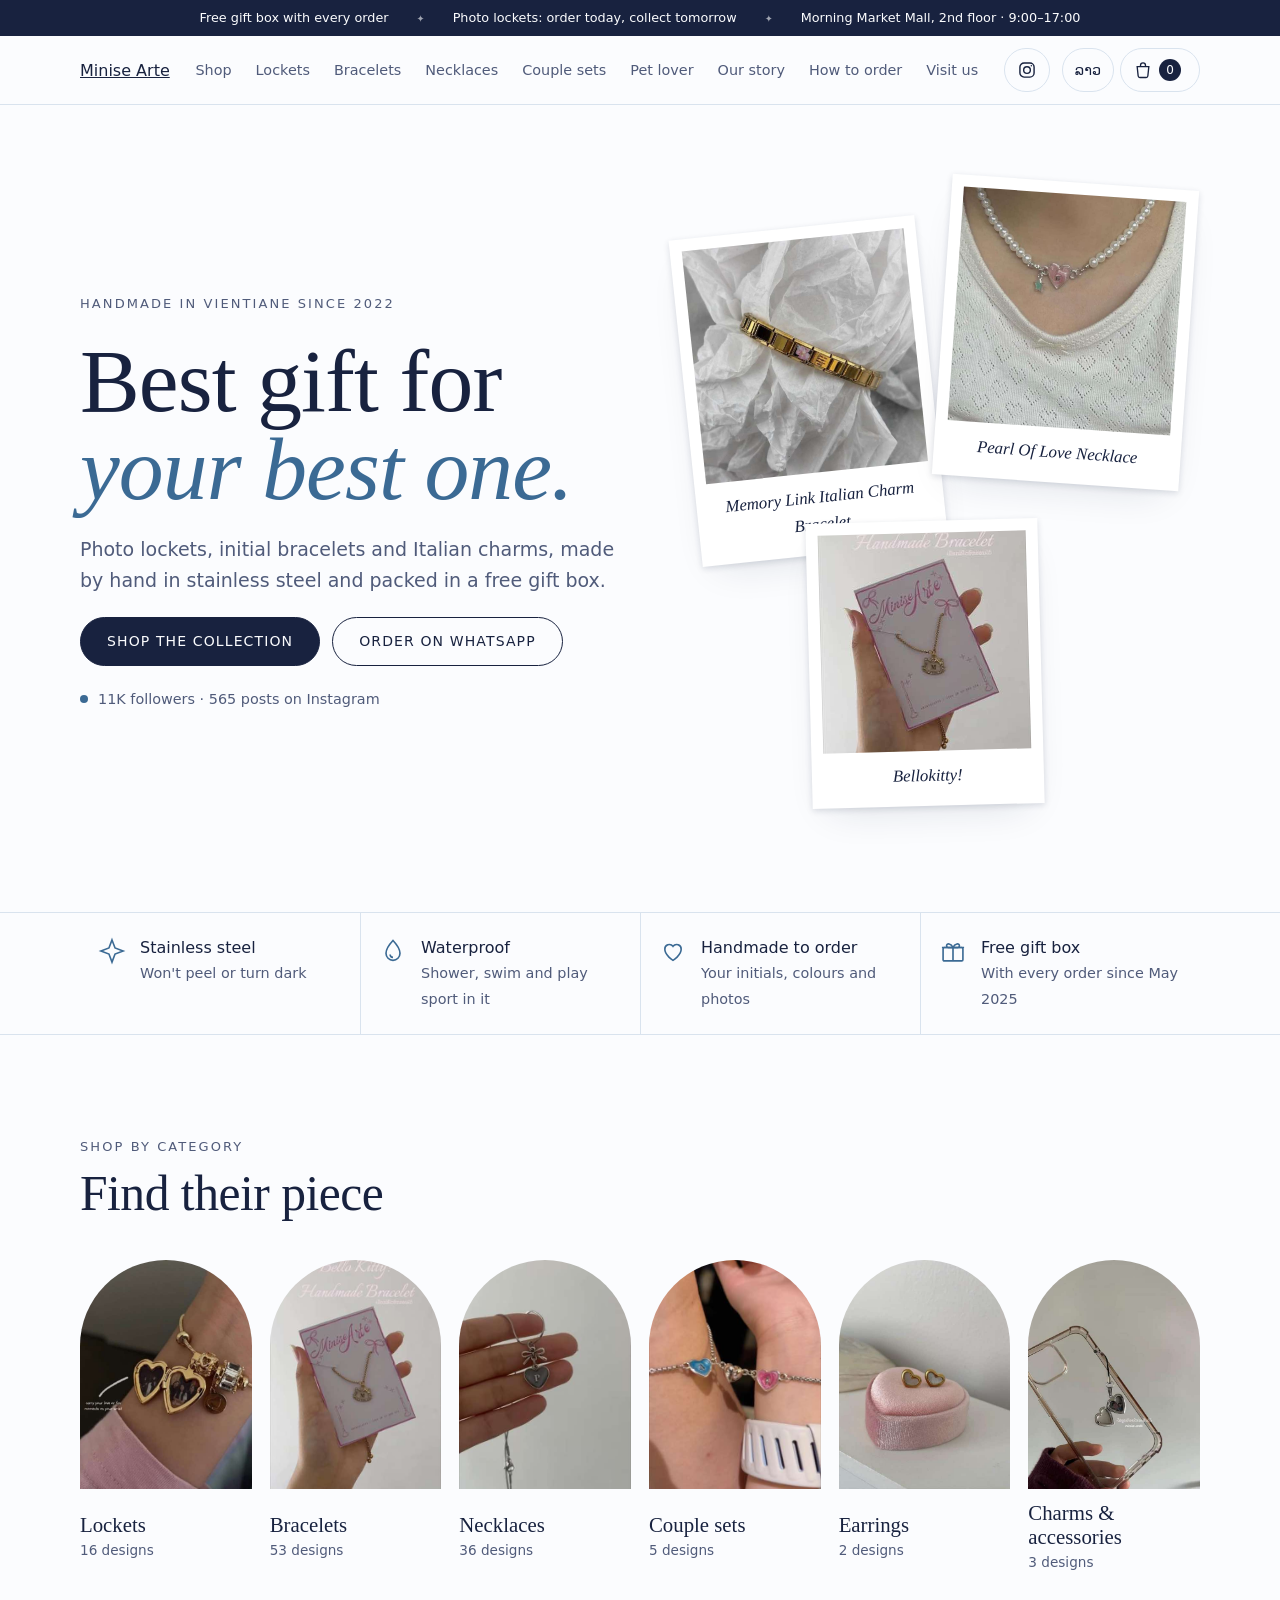
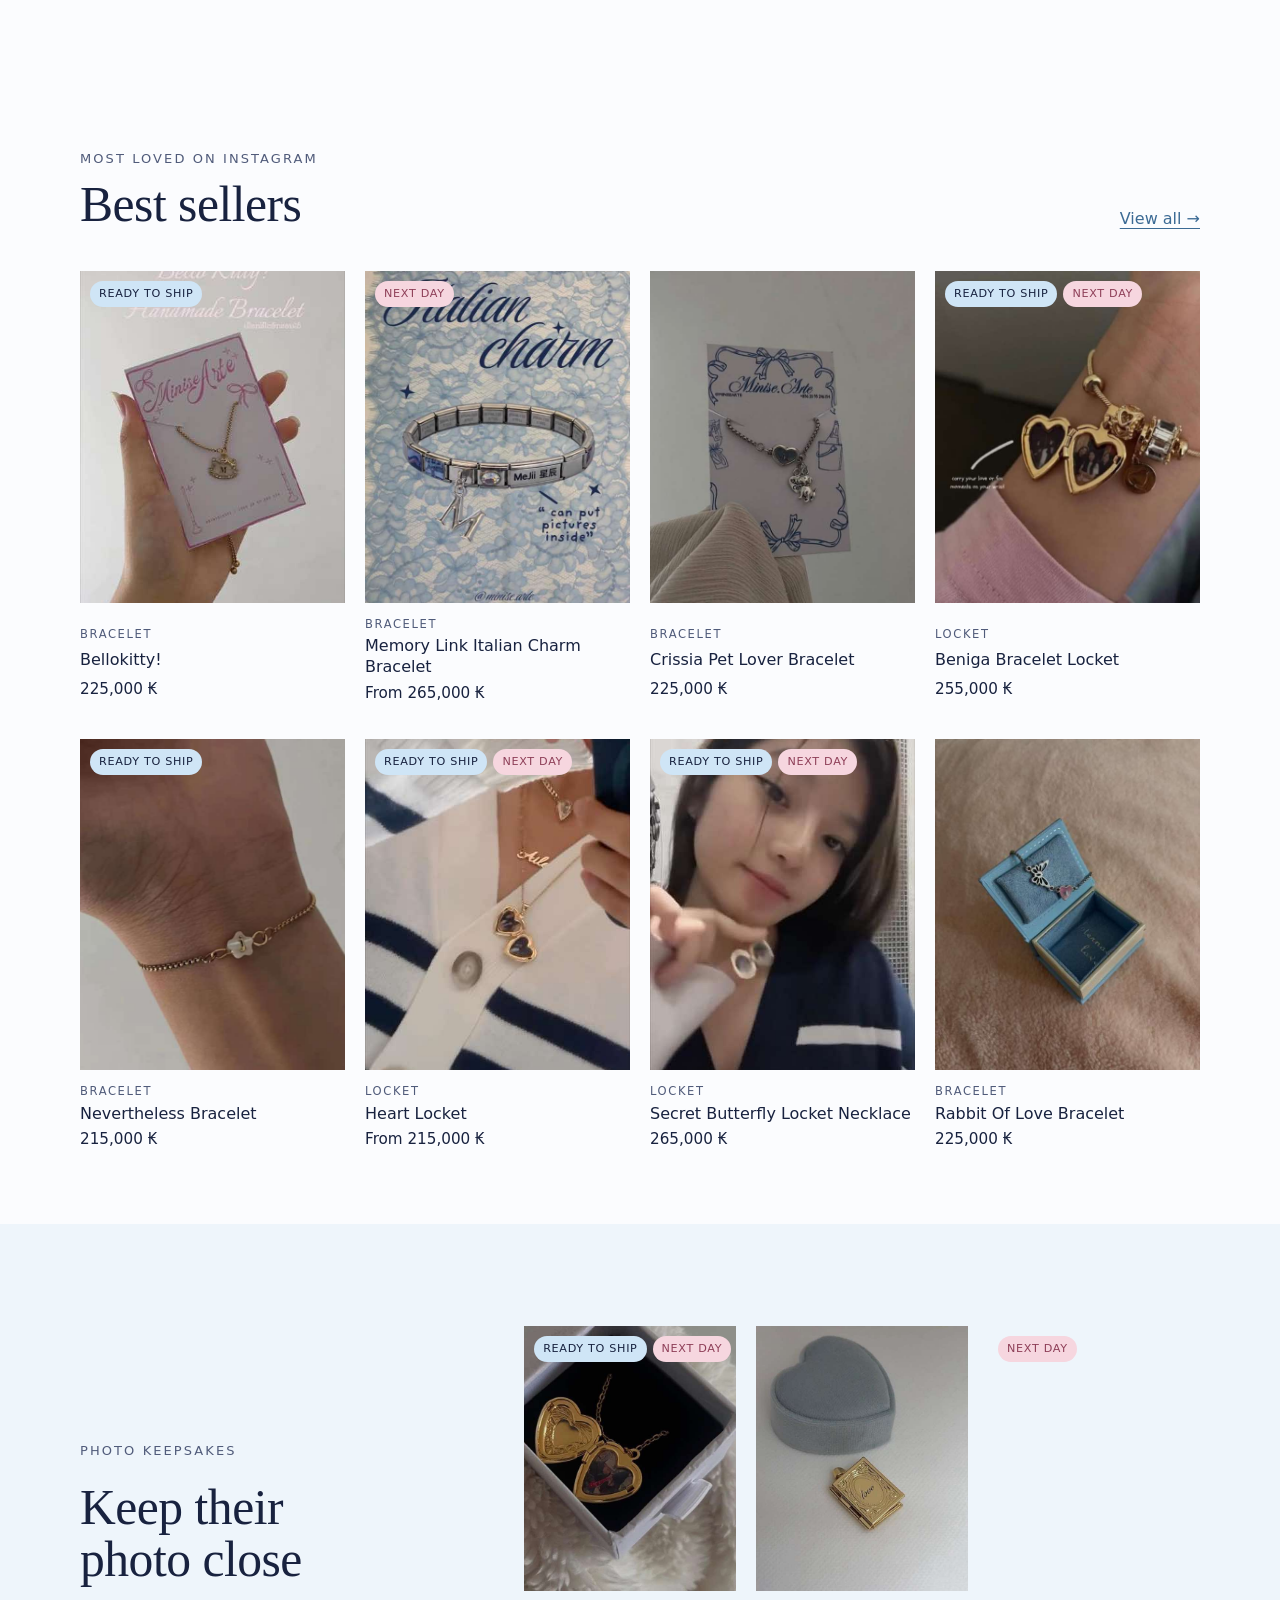
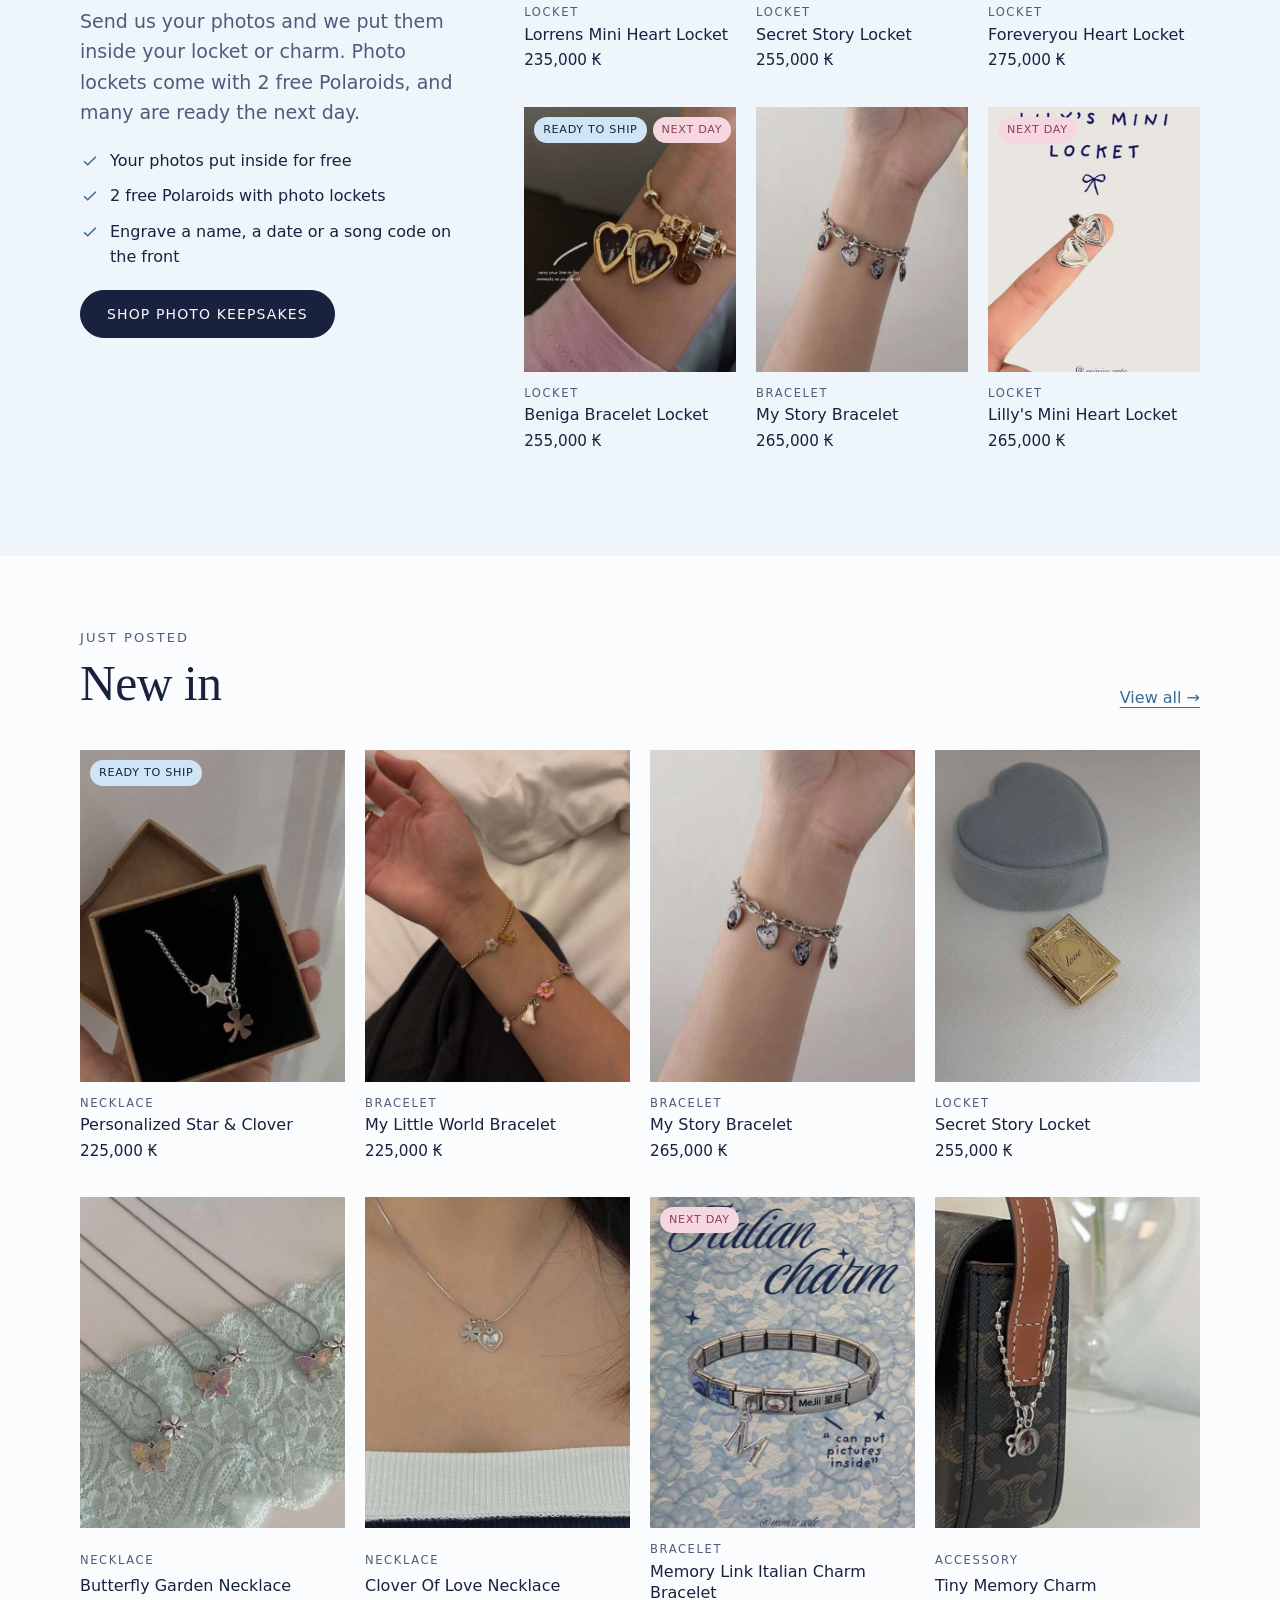
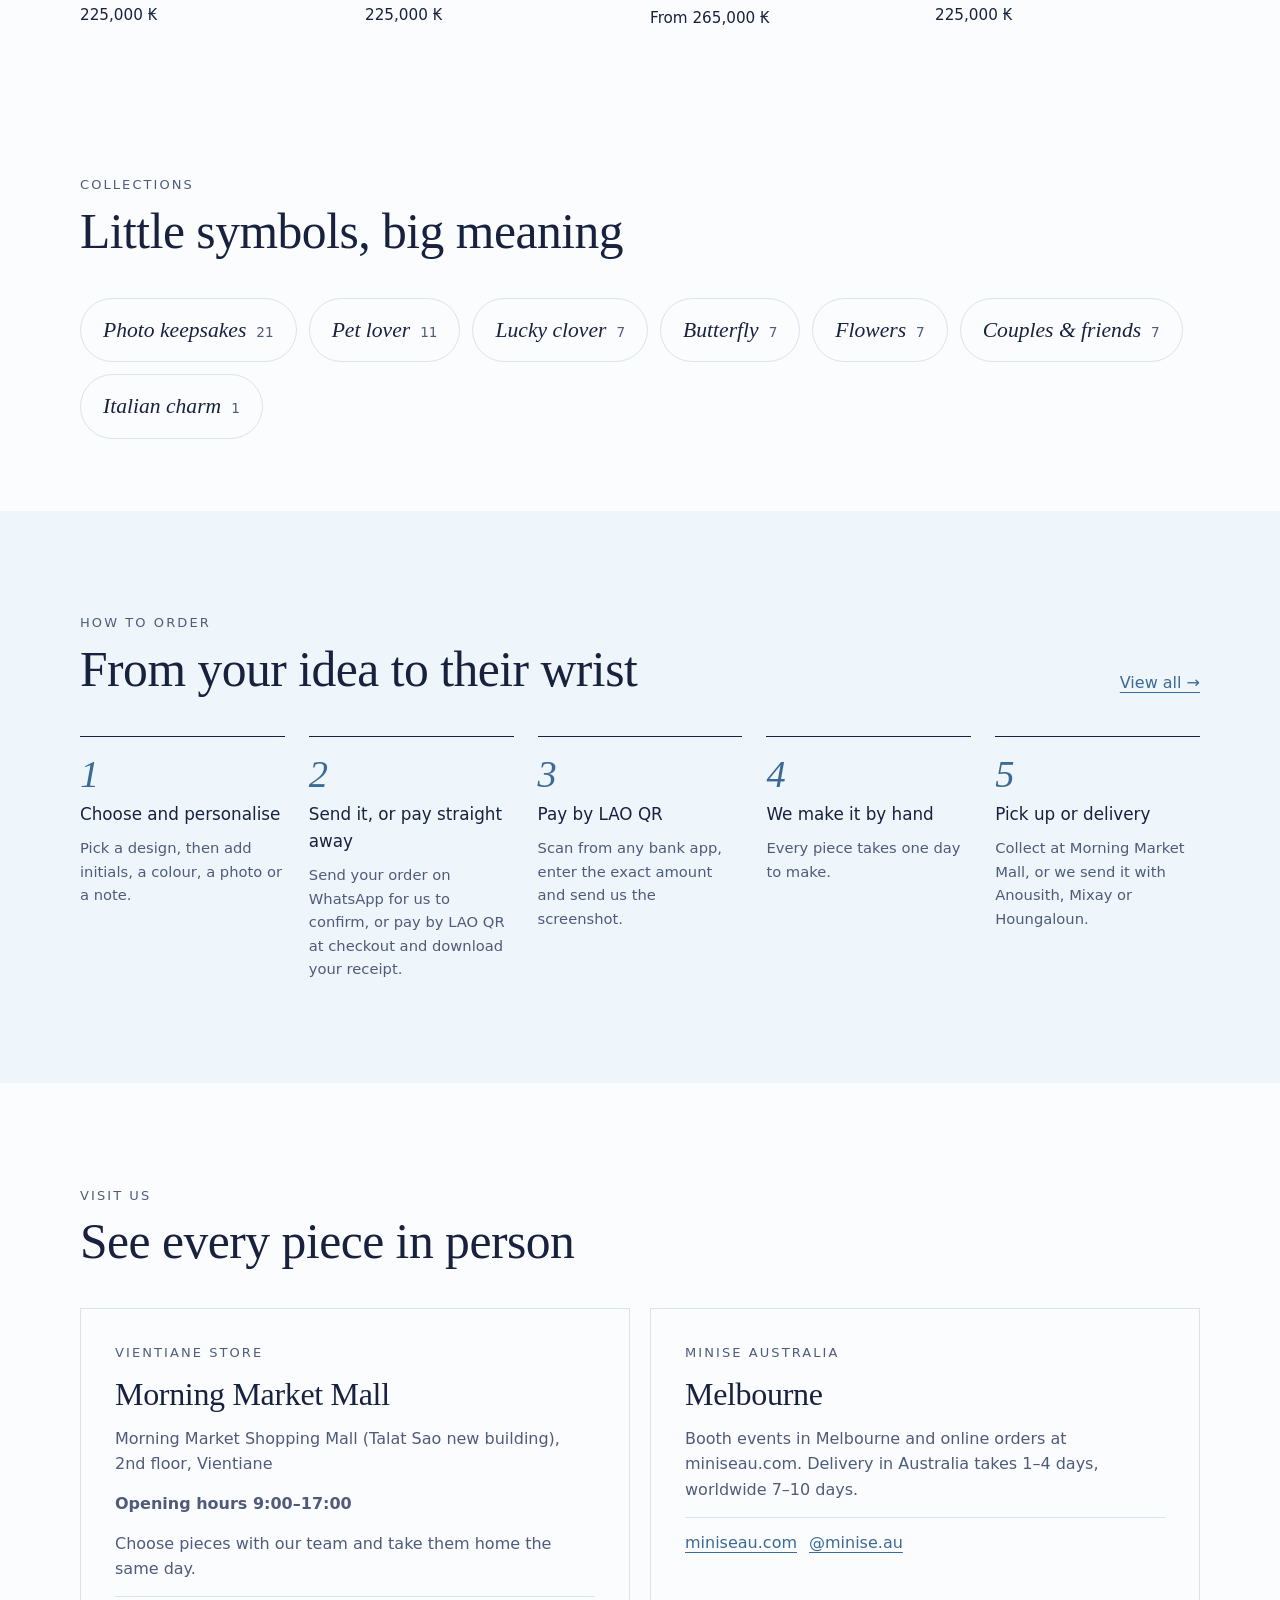
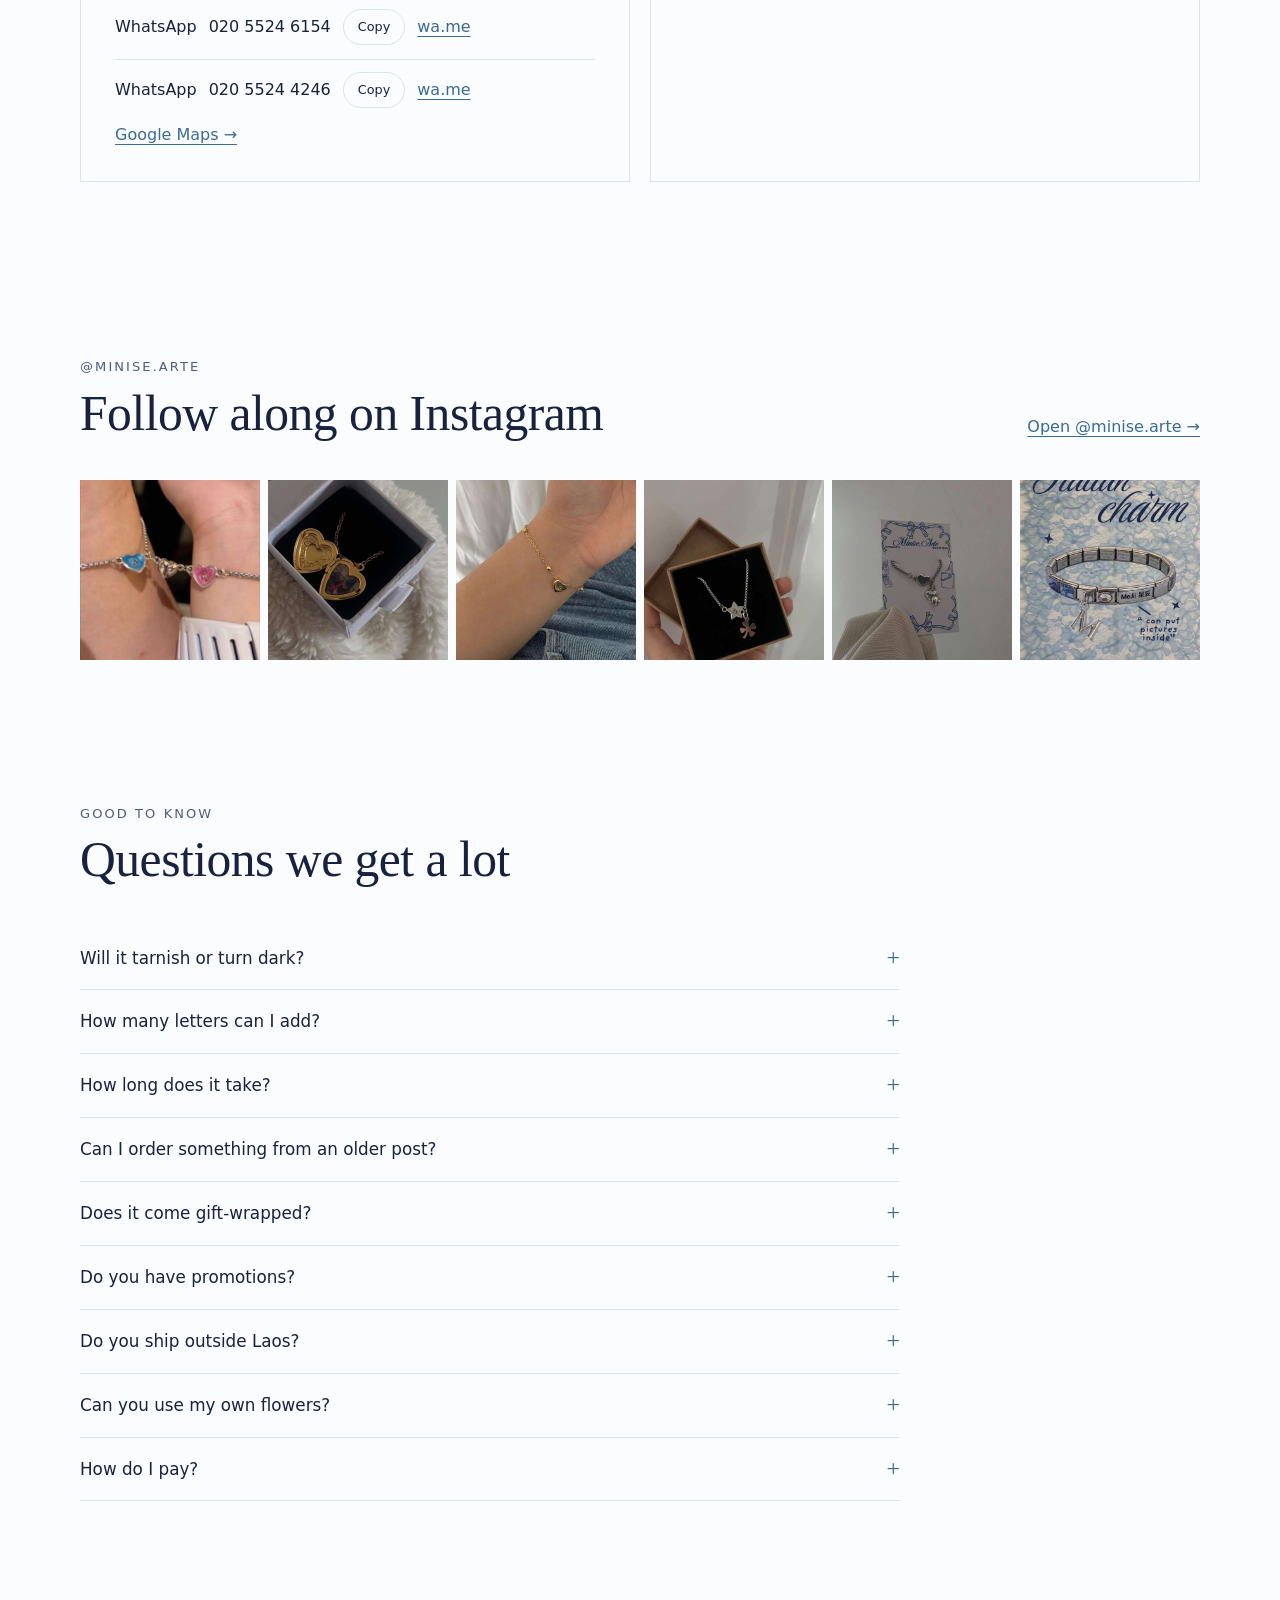
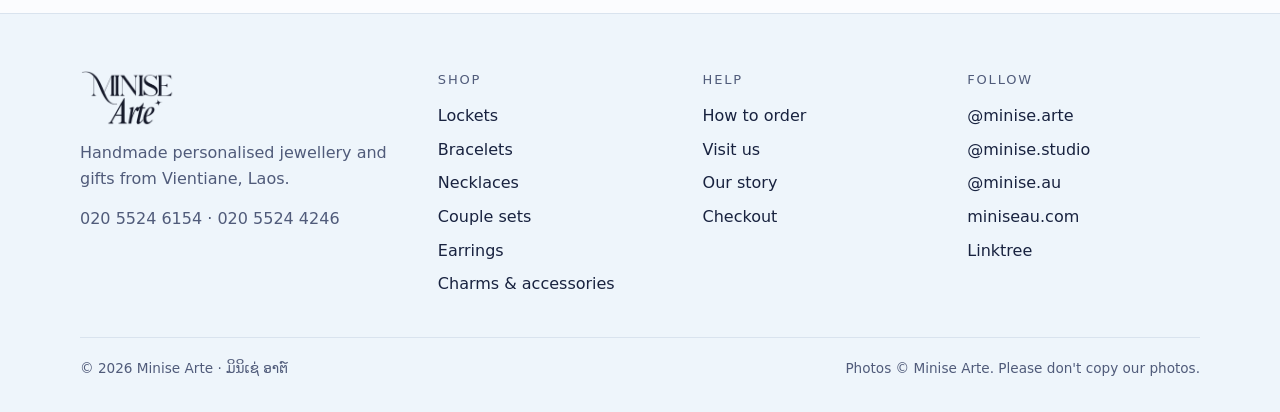
==== index.html @ d75048dd "Add files via upload" ====
<!doctype html>
<html lang="en">
<head>
<meta charset="utf-8">
<meta name="viewport" content="width=device-width,initial-scale=1,viewport-fit=cover">
<title>Minise Arte</title>
<meta name="description" content="Minise Arte (ມິນິເຊ່ ອາຕ໌): handmade personalised lockets, initial bracelets and Italian charms from Vientiane, Laos. Free gift box with every order.">
<meta property="og:title" content="Minise Arte">
<meta property="og:description" content="Best gift for your best one. Handmade personalised jewellery from Vientiane.">
<link rel="icon" href="images/logo.png">
<link rel="preconnect" href="https://fonts.googleapis.com">
<link rel="preconnect" href="https://fonts.gstatic.com" crossorigin>
<link rel="stylesheet" href="https://fonts.googleapis.com/css2?family=Patrick+Hand&family=Noto+Sans+Lao+Looped:wght@400;500;600&display=swap">
<meta name="theme-color" content="#f2ebdd">
<link rel="stylesheet" href="css/style.css">
<link rel="stylesheet" href="css/cats.css">
</head>
<body>
<a class="skip" href="#main" data-t="skip">Skip to content</a>

<div class="announce"><ul>
  <li data-t="ann1">Free gift box with every order</li>
  <li data-t="ann2">Photo lockets: order today, collect tomorrow</li>
  <li data-t="ann3">Morning Market Mall, 2nd floor · 9:00–17:00</li>
</ul></div>

<header class="site-head">
  <div class="wrap head-row">
    <a class="logo" href="#home" aria-label="Minise Arte home">Minise Arte</a>
    <nav class="main-nav" aria-label="Main">
      <a href="#shop" data-t="nav_shop" data-nav="shop">Shop</a>
      <a href="#shop-locket" data-t="nav_locket" data-nav="shop-locket">Lockets</a>
      <a href="#shop-bracelet" data-t="nav_bracelet" data-nav="shop-bracelet">Bracelets</a>
      <a href="#shop-necklace" data-t="nav_necklace" data-nav="shop-necklace">Necklaces</a>
      <a href="#shop-set" data-t="nav_set" data-nav="shop-set">Couple sets</a>
      <a href="#c-pet" data-t="nav_pet" data-nav="c-pet">Pet lover</a>
      <a href="#story" data-t="nav_story" data-nav="story">Our story</a>
      <a href="#order" data-t="nav_order" data-nav="order">How to order</a>
      <a href="#visit" data-t="nav_visit" data-nav="visit">Visit us</a>
    </nav>
    <div class="head-actions">
      <a class="icon-btn head-ig" href="https://www.instagram.com/minise.arte/" target="_blank" rel="noopener" aria-label="Instagram @minise.arte">
        <svg class="icon" viewBox="0 0 24 24" fill="none" stroke="currentColor" stroke-width="1.7" aria-hidden="true"><rect x="3.5" y="3.5" width="17" height="17" rx="5"/><circle cx="12" cy="12" r="4"/><circle cx="17.2" cy="6.8" r="0.9" fill="currentColor" stroke="none"/></svg>
      </a>
      <span class="head-sep" aria-hidden="true"></span>
      <button class="icon-btn lang-btn" type="button" id="langBtn" data-t="menu_lang" data-t-label="menu_lang_label" aria-label="ປ່ຽນເປັນພາສາລາວ">ລາວ</button>
      <button class="icon-btn" type="button" id="bagBtn" data-t-label="open_bag" aria-label="Open your bag">
        <svg class="icon" viewBox="0 0 24 24" fill="none" stroke="currentColor" stroke-width="1.6" aria-hidden="true"><path d="M5 8h14l-1.2 11.2a2 2 0 0 1-2 1.8H8.2a2 2 0 0 1-2-1.8L5 8Z"/><path d="M9 8V6.5a3 3 0 0 1 6 0V8"/></svg>
        <span class="bag-count" id="bagCount">0</span>
        <span class="bag-pop" id="bagPop" aria-hidden="true"></span>
      </button>
    </div>
  </div>
</header>

<main id="main" tabindex="-1"></main>

<footer class="site-foot" id="foot"></footer>

<div class="scrim" id="scrim" hidden></div>
<aside class="drawer" id="drawer" role="dialog" aria-modal="true" aria-labelledby="drawerTitle" hidden></aside>
<div class="toast" id="toast" role="status" aria-live="polite" hidden></div>

<script src="js/i18n.js"></script>
<script src="js/products.js"></script>
<script src="js/settings.js"></script>
<script src="js/cats.js"></script>
<script src="js/app.js"></script>
</body>
</html>
---- css/style.css ----
/* Minise Arte storefront.
   Layout: a white boutique counter. Navy ink from the logo, baby blue from the gift boxes and lace,
   blush from the enamel hearts. Polaroid frames appear once, in the hero, because photo lockets ship with Polaroids. */
:root {
  --paper: #fbfcfe;
  --paper-2: #eef5fb;
  --ink: #18223f;
  --ink-2: #505b7a;
  --line: #d9e3ee;
  --sky: #cfe5f6;
  --accent: #3b6a94;
  --blush: #f6d6df;
  --blush-ink: #8e3f58;
  --btn: #18223f;
  --on-btn: #fbfcfe;
  --polaroid: #ffffff;
  --pol-ink: #18223f;
  --shadow: rgba(24, 34, 63, 0.14);
  --logo-filter: none;
  --focus: #3b6a94;

  --f-display: "Bodoni Moda", "Noto Serif Lao", "Didot", Georgia, serif;
  --f-body: "Jost", "Noto Sans Lao", system-ui, -apple-system, "Segoe UI", sans-serif;
  --f-lao-display: "Noto Serif Lao", "Bodoni Moda", Georgia, serif;
  --f-lao-body: "Noto Sans Lao", "Jost", system-ui, sans-serif;

  --step--1: 0.8125rem;
  --step-0: 1rem;
  --step-1: 1.1875rem;
  --step-2: clamp(1.5rem, 1.2rem + 1.2vw, 2rem);
  --step-3: clamp(2rem, 1.5rem + 2.2vw, 3.1rem);
  --step-4: clamp(2.75rem, 1.6rem + 5.2vw, 5.6rem);
  --gutter: clamp(16px, 4vw, 40px);
  --maxw: 1200px;
  color-scheme: light;
}
@media (prefers-color-scheme: dark) {
  :root:not([data-theme="light"]) {
    --paper: #0d1324; --paper-2: #141d35; --ink: #e9eff8; --ink-2: #a8b4cb; --line: #27334f;
    --sky: #1d2c4c; --accent: #9cc5e8; --blush: #3b2433; --blush-ink: #f2b9c9; --btn: #cfe5f6; --on-btn: #0d1324;
    --polaroid: #eef1f6; --pol-ink: #18223f; --shadow: rgba(0, 0, 0, 0.45);
    --logo-filter: invert(1) hue-rotate(180deg) brightness(1.08); --focus: #9cc5e8;
    color-scheme: dark;
  }
}
:root[data-theme="dark"] {
  --paper: #0d1324; --paper-2: #141d35; --ink: #e9eff8; --ink-2: #a8b4cb; --line: #27334f;
  --sky: #1d2c4c; --accent: #9cc5e8; --blush: #3b2433; --blush-ink: #f2b9c9; --btn: #cfe5f6; --on-btn: #0d1324;
  --polaroid: #eef1f6; --pol-ink: #18223f; --shadow: rgba(0, 0, 0, 0.45);
  --logo-filter: invert(1) hue-rotate(180deg) brightness(1.08); --focus: #9cc5e8;
  color-scheme: dark;
}

*, *::before, *::after { box-sizing: border-box; }
html { -webkit-text-size-adjust: 100%; scroll-padding-top: 120px; }
body {
  margin: 0;
  background: var(--paper);
  color: var(--ink);
  font: 400 var(--step-0)/1.6 var(--f-body);
  overflow-x: hidden;
}
html[lang="lo"] body { font-family: var(--f-lao-body); line-height: 1.75; }
img { max-width: 100%; display: block; }
a { color: inherit; }
button, input, select, textarea { font: inherit; color: inherit; }
button { cursor: pointer; }
:focus-visible { outline: 2px solid var(--focus); outline-offset: 3px; }
[hidden] { display: none !important; }

h1, h2, h3 { font-family: var(--f-display); font-weight: 500; line-height: 1.05; margin: 0; text-wrap: balance; letter-spacing: -0.01em; }
html[lang="lo"] h1, html[lang="lo"] h2, html[lang="lo"] h3 { font-family: var(--f-lao-display); line-height: 1.35; letter-spacing: 0; }
p { margin: 0; }
.wrap { max-width: var(--maxw); margin-inline: auto; padding-inline: var(--gutter); }
.eyebrow { font-size: var(--step--1); letter-spacing: 0.16em; text-transform: uppercase; color: var(--ink-2); font-weight: 500; }
html[lang="lo"] .eyebrow { letter-spacing: 0.02em; text-transform: none; }
.lead { font-size: var(--step-1); color: var(--ink-2); max-width: 36em; }
.skip { position: absolute; left: -999px; top: 8px; background: var(--btn); color: var(--on-btn); padding: 8px 14px; z-index: 50; border-radius: 999px; }
.skip:focus { left: 12px; }
.tn { font-variant-numeric: tabular-nums; }

/* buttons */
.btn {
  display: inline-flex; align-items: center; justify-content: center; gap: 10px;
  min-height: 48px; padding: 12px 26px; border-radius: 999px;
  background: var(--btn); color: var(--on-btn); border: 1px solid var(--btn);
  font-size: 0.875rem; font-weight: 500; letter-spacing: 0.08em; text-transform: uppercase; text-decoration: none;
  transition: transform 0.15s ease, background 0.2s ease;
}
html[lang="lo"] .btn { text-transform: none; letter-spacing: 0.01em; font-size: 0.95rem; }
.btn:hover { transform: translateY(-1px); }
.btn.ghost { background: transparent; color: var(--ink); border-color: var(--ink); }
.btn.soft { background: var(--sky); color: var(--ink); border-color: var(--sky); }
.btn.wide { width: 100%; }
.btn[disabled] { opacity: 0.45; cursor: not-allowed; transform: none; }
.link { color: var(--accent); text-underline-offset: 4px; font-weight: 500; }
.icon { width: 20px; height: 20px; flex: none; }

/* announcement */
.announce { background: var(--ink); color: var(--paper); font-size: 0.8rem; }
.announce ul { list-style: none; margin: 0 auto; padding: 8px var(--gutter); display: flex; flex-wrap: wrap; justify-content: center; gap: 4px 28px; max-width: var(--maxw); }
.announce li { display: flex; align-items: center; gap: 8px; }
.announce li + li::before { content: "✦"; font-size: 0.6rem; opacity: 0.6; margin-right: 20px; }
@media (max-width: 720px) { .announce li:not(:first-child) { display: none; } }

/* header */
.site-head {
  position: sticky; top: env(safe-area-inset-top, 0px); z-index: 20;
  background: color-mix(in srgb, var(--paper) 92%, transparent);
  backdrop-filter: saturate(1.4) blur(10px); -webkit-backdrop-filter: saturate(1.4) blur(10px);
  border-bottom: 1px solid var(--line);
}
.head-row { display: grid; grid-template-columns: auto 1fr auto; align-items: center; gap: 20px; min-height: 68px; }
.logo { display: block; }
.logo img { height: 44px; width: auto; filter: var(--logo-filter); }
.main-nav { display: flex; gap: 2px; justify-content: center; overflow-x: auto; scrollbar-width: none; }
.main-nav::-webkit-scrollbar { display: none; }
.main-nav a {
  white-space: nowrap; text-decoration: none; font-size: 0.9rem; color: var(--ink-2);
  padding: 10px 11px; border-radius: 999px; transition: color 0.15s, background 0.15s;
}
.main-nav a:hover { color: var(--ink); background: var(--paper-2); }
.main-nav a[aria-current="page"] { color: var(--ink); background: var(--sky); }
.head-actions { display: flex; align-items: center; gap: 6px; }
.icon-btn {
  display: inline-flex; align-items: center; justify-content: center; gap: 6px;
  min-width: 44px; min-height: 44px; padding: 0 12px; border-radius: 999px;
  background: transparent; border: 1px solid var(--line); color: var(--ink); text-decoration: none; font-size: 0.9rem;
}
.icon-btn:hover { background: var(--paper-2); }
.bag-count {
  min-width: 22px; height: 22px; border-radius: 999px; padding: 0 6px;
  background: var(--btn); color: var(--on-btn); font-size: 0.75rem; display: inline-grid; place-items: center; font-variant-numeric: tabular-nums;
}
.lang-btn { font-family: var(--f-lao-body); font-weight: 500; }
@media (max-width: 980px) {
  .head-row { grid-template-columns: auto 1fr; grid-template-areas: "logo actions" "nav nav"; gap: 0 12px; padding-top: 6px; }
  .logo { grid-area: logo; }
  .head-actions { grid-area: actions; justify-self: end; }
  .main-nav { grid-area: nav; justify-content: flex-start; margin-inline: calc(var(--gutter) * -1); padding: 4px var(--gutter) 8px; }
  .logo img { height: 38px; }
}

/* sections */
main { display: block; }
.section { padding-block: clamp(56px, 8vw, 104px); }
.section.tight { padding-block: clamp(40px, 6vw, 72px); }
.section-head { display: flex; flex-wrap: wrap; align-items: end; justify-content: space-between; gap: 12px 24px; margin-bottom: clamp(24px, 4vw, 40px); }
.section-head > div { display: grid; gap: 10px; min-width: 0; }
.section-head h2 { font-size: var(--step-3); }
.band { background: var(--paper-2); }

/* hero */
.hero { padding-block: clamp(36px, 6vw, 80px) clamp(48px, 7vw, 96px); }
.hero-grid { display: grid; grid-template-columns: minmax(0, 1.05fr) minmax(0, 1fr); gap: clamp(28px, 5vw, 64px); align-items: center; }
.hero-copy { display: grid; gap: 22px; }
.hero h1 { font-size: var(--step-4); font-weight: 400; line-height: 0.98; }
.hero h1 em { font-style: italic; color: var(--accent); display: block; }
html[lang="lo"] .hero h1 { font-size: clamp(2.3rem, 1.4rem + 3.8vw, 4.2rem); }
.hero-actions { display: flex; flex-wrap: wrap; gap: 12px; }
.proof { display: flex; align-items: center; gap: 10px; font-size: 0.9rem; color: var(--ink-2); }
.proof .dot { width: 8px; height: 8px; border-radius: 50%; background: var(--accent); flex: none; }

.pol-stack { position: relative; height: clamp(400px, 56vw, 640px); }
.pol {
  position: absolute; background: var(--polaroid); padding: 12px 12px 0; width: 48%;
  box-shadow: 0 18px 40px -18px var(--shadow), 0 2px 6px var(--shadow);
  text-decoration: none; color: var(--pol-ink);
  animation: settle 0.9s cubic-bezier(.2,.8,.2,1) backwards;
}
.pol img { aspect-ratio: 1 / 1.05; object-fit: cover; width: 100%; background: #e9eef4; }
.pol span { display: block; font-family: "Bodoni Moda", Georgia, serif; font-style: italic; font-size: 1.05rem; padding: 12px 4px 16px; text-align: center; color: var(--pol-ink); }
.pol:nth-child(1) { left: 0; top: 7%; --r: -6deg; transform: rotate(var(--r)); animation-delay: 0.05s; }
.pol:nth-child(2) { left: 50%; top: 0; --r: 4deg; transform: rotate(var(--r)); animation-delay: 0.18s; z-index: 2; }
.pol:nth-child(3) { left: 24%; top: 53%; --r: -1.5deg; transform: rotate(var(--r)); animation-delay: 0.3s; z-index: 3; width: 45%; }
.pol:hover { z-index: 5; transform: rotate(0deg) scale(1.02); transition: transform 0.25s ease; }
@keyframes settle { from { transform: translateY(-14px) rotate(calc(var(--r) * 2)); } to { transform: rotate(var(--r)); } }
@media (max-width: 820px) {
  .hero-grid { grid-template-columns: 1fr; }
  .pol-stack { height: auto; display: flex; justify-content: center; padding-block: 8px 0; }
  .pol:nth-child(n) { position: relative; left: auto; top: auto; width: 36%; padding: 7px 7px 0; }
  .pol + .pol { margin-left: -6%; }
  .pol:nth-child(2) { margin-top: -12px; }
  .pol span { font-size: 0.8rem; padding: 8px 2px 10px; }
}

/* promises */
.promises { border-block: 1px solid var(--line); }
.promise-row { display: grid; grid-template-columns: repeat(4, minmax(0, 1fr)); }
.promise { display: flex; gap: 14px; align-items: flex-start; padding: 22px 18px; }
.promise + .promise { border-left: 1px solid var(--line); }
.promise svg { width: 28px; height: 28px; color: var(--accent); flex: none; margin-top: 2px; }
.promise b { display: block; font-weight: 500; }
.promise span { font-size: 0.9rem; color: var(--ink-2); }
@media (max-width: 860px) {
  .promise-row { grid-template-columns: repeat(2, minmax(0, 1fr)); }
  .promise:nth-child(3) { border-left: 0; }
  .promise:nth-child(n+3) { border-top: 1px solid var(--line); }
}
@media (max-width: 420px) { .promise { padding: 16px 10px; gap: 10px; } }

/* category tiles */
.cats { display: grid; grid-template-columns: repeat(6, minmax(0, 1fr)); gap: 18px; }
.cat { text-decoration: none; display: grid; gap: 12px; }
.cat .ph { aspect-ratio: 3 / 4; overflow: hidden; background: var(--paper-2); border-radius: 999px 999px 4px 4px; }
.cat img { width: 100%; height: 100%; object-fit: cover; transition: transform 0.5s ease; }
.cat:hover img { transform: scale(1.05); }
.cat b { font-family: var(--f-display); font-weight: 500; font-size: 1.3rem; display: block; line-height: 1.15; }
html[lang="lo"] .cat b { font-family: var(--f-lao-display); font-size: 1.1rem; }
.cat span { font-size: 0.85rem; color: var(--ink-2); }
@media (max-width: 980px) { .cats { grid-template-columns: repeat(3, minmax(0, 1fr)); } }
@media (max-width: 520px) { .cats { grid-template-columns: repeat(2, minmax(0, 1fr)); gap: 14px; } }

/* product cards */
.grid { display: grid; grid-template-columns: repeat(4, minmax(0, 1fr)); gap: 34px 20px; }
.grid.three { grid-template-columns: repeat(3, minmax(0, 1fr)); }
@media (max-width: 1080px) { .grid { grid-template-columns: repeat(3, minmax(0, 1fr)); } }
@media (max-width: 720px) { .grid, .grid.three { grid-template-columns: repeat(2, minmax(0, 1fr)); gap: 26px 14px; } }
.card { text-decoration: none; display: grid; gap: 12px; min-width: 0; }
.pimg { position: relative; aspect-ratio: 4 / 5; overflow: hidden; background: var(--paper-2); }
.pimg img { position: absolute; inset: 0; width: 100%; height: 100%; object-fit: cover; transition: opacity 0.35s ease, transform 0.6s ease; }
.pimg img.b { opacity: 0; }
.card:hover .pimg img.b { opacity: 1; }
.card:hover .pimg img.a { transform: scale(1.03); }
.badges { position: absolute; left: 10px; top: 10px; display: flex; flex-wrap: wrap; gap: 6px; z-index: 1; }
.badge { font-size: 0.7rem; letter-spacing: 0.06em; text-transform: uppercase; padding: 4px 9px; border-radius: 999px; background: var(--paper); color: var(--ink); font-weight: 500; }
html[lang="lo"] .badge { text-transform: none; letter-spacing: 0; font-size: 0.75rem; }
.badge.rts { background: var(--sky); }
.badge.day { background: var(--blush); color: var(--blush-ink); }
.badge.old { background: var(--paper); color: var(--ink-2); border: 1px solid var(--line); }
.pmeta { display: grid; gap: 3px; min-width: 0; }
.ptype { font-size: 0.72rem; letter-spacing: 0.14em; text-transform: uppercase; color: var(--ink-2); }
html[lang="lo"] .ptype { letter-spacing: 0; text-transform: none; font-size: 0.8rem; }
.pname { font-weight: 500; font-size: 1rem; line-height: 1.3; overflow-wrap: anywhere; }
.pprice { font-variant-numeric: tabular-nums; color: var(--ink); font-size: 0.95rem; }
.pprice.ask { color: var(--ink-2); font-style: italic; }

/* photo keepsake band */
.keep-grid { display: grid; grid-template-columns: minmax(0, 0.9fr) minmax(0, 1.6fr); gap: clamp(28px, 5vw, 64px); align-items: center; }
.keep-copy { display: grid; gap: 20px; }
.keep-copy h2 { font-size: var(--step-3); }
.ticks { list-style: none; padding: 0; margin: 0; display: grid; gap: 10px; }
.ticks li { display: flex; gap: 10px; align-items: flex-start; }
.ticks svg { width: 20px; height: 20px; color: var(--accent); flex: none; margin-top: 3px; }
@media (max-width: 900px) { .keep-grid { grid-template-columns: 1fr; } }

/* collection chips */
.chips-row { display: flex; flex-wrap: wrap; gap: 12px; }
.coll {
  display: inline-flex; align-items: baseline; gap: 10px; text-decoration: none;
  padding: 14px 22px; border: 1px solid var(--line); border-radius: 999px; background: var(--paper);
  transition: background 0.15s, border-color 0.15s;
}
.coll:hover { background: var(--sky); border-color: var(--sky); }
.coll b { font-family: var(--f-display); font-style: italic; font-weight: 500; font-size: 1.35rem; }
html[lang="lo"] .coll b { font-family: var(--f-lao-display); font-style: normal; font-size: 1.1rem; }
.coll span { font-size: 0.85rem; color: var(--ink-2); font-variant-numeric: tabular-nums; }

/* steps */
.steps { list-style: none; margin: 0; padding: 0; display: grid; grid-template-columns: repeat(5, minmax(0, 1fr)); gap: 24px; counter-reset: s; }
.steps li { display: grid; gap: 8px; align-content: start; padding-top: 18px; border-top: 1px solid var(--ink); counter-increment: s; }
.steps li::before { content: counter(s); font-family: "Bodoni Moda", Georgia, serif; font-style: italic; font-size: 2.4rem; line-height: 1; color: var(--accent); }
.steps b { font-weight: 500; font-size: 1.05rem; }
.steps p { font-size: 0.92rem; color: var(--ink-2); }
@media (max-width: 980px) { .steps { grid-template-columns: repeat(2, minmax(0, 1fr)); } }
@media (max-width: 520px) { .steps { grid-template-columns: 1fr; } }

/* visit */
.visit-grid { display: grid; grid-template-columns: repeat(2, minmax(0, 1fr)); gap: 20px; }
.store { border: 1px solid var(--line); background: var(--paper); padding: clamp(22px, 3vw, 34px); display: grid; gap: 14px; align-content: start; }
.store h3 { font-size: var(--step-2); }
.store p { color: var(--ink-2); }
.contact-line { display: flex; flex-wrap: wrap; align-items: center; gap: 8px 12px; padding-top: 12px; border-top: 1px solid var(--line); }
.contact-line .num { font-variant-numeric: tabular-nums; font-weight: 500; user-select: all; }
.mini-btn { border: 1px solid var(--line); background: transparent; border-radius: 999px; padding: 6px 14px; font-size: 0.8rem; min-height: 36px; }
.mini-btn:hover { background: var(--paper-2); }
@media (max-width: 760px) { .visit-grid { grid-template-columns: 1fr; } }

/* instagram strip */
.ig-strip { display: grid; grid-template-columns: repeat(6, minmax(0, 1fr)); gap: 8px; }
.ig-strip a { aspect-ratio: 1; overflow: hidden; background: var(--paper-2); display: block; }
.ig-strip img { width: 100%; height: 100%; object-fit: cover; transition: transform 0.5s ease; }
.ig-strip a:hover img { transform: scale(1.06); }
@media (max-width: 720px) { .ig-strip { grid-template-columns: repeat(3, minmax(0, 1fr)); } }

/* faq */
.faq { max-width: 820px; display: grid; }
.faq details { border-bottom: 1px solid var(--line); }
.faq summary { list-style: none; cursor: pointer; display: flex; justify-content: space-between; gap: 16px; padding: 18px 0; font-weight: 500; font-size: 1.05rem; }
.faq summary::-webkit-details-marker { display: none; }
.faq summary::after { content: "+"; font-family: "Bodoni Moda", Georgia, serif; font-size: 1.5rem; line-height: 1; color: var(--accent); transition: transform 0.2s; }
.faq details[open] summary::after { transform: rotate(45deg); }
.faq details p { padding: 0 0 20px; color: var(--ink-2); max-width: 62ch; }

/* footer */
.site-foot { background: var(--paper-2); border-top: 1px solid var(--line); padding-block: 56px 32px; margin-top: 40px; }
.foot-grid { display: grid; grid-template-columns: minmax(0, 1.4fr) repeat(3, minmax(0, 1fr)); gap: 32px; }
.foot-grid h4 { margin: 0 0 12px; font-size: var(--step--1); letter-spacing: 0.14em; text-transform: uppercase; color: var(--ink-2); font-weight: 500; }
.foot-grid ul { list-style: none; margin: 0; padding: 0; display: grid; gap: 8px; }
.foot-grid a { text-decoration: none; }
.foot-grid a:hover { text-decoration: underline; text-underline-offset: 4px; }
.foot-brand { display: grid; gap: 14px; align-content: start; }
.foot-brand img { height: 56px; width: auto; filter: var(--logo-filter); }
.foot-brand p { color: var(--ink-2); max-width: 32ch; }
.foot-base { margin-top: 40px; padding-top: 20px; border-top: 1px solid var(--line); display: flex; flex-wrap: wrap; justify-content: space-between; gap: 12px; font-size: 0.85rem; color: var(--ink-2); }
@media (max-width: 820px) { .foot-grid { grid-template-columns: repeat(2, minmax(0, 1fr)); } .foot-brand { grid-column: 1 / -1; } }

/* shop */
.shop-head { display: grid; gap: 12px; padding-block: clamp(32px, 5vw, 56px) 24px; }
.shop-head h1 { font-size: var(--step-3); }
.shop-layout { display: grid; grid-template-columns: 240px minmax(0, 1fr); gap: 40px; align-items: start; padding-bottom: 40px; }
.filters {
  position: sticky; top: 100px; display: grid; gap: 26px;
  /* taller than the window: let the sidebar scroll on its own instead of hiding its lower half */
  max-height: calc(100vh - 116px); max-height: calc(100dvh - 116px);
  overflow-y: auto; overscroll-behavior: contain; padding: 2px 8px 16px 2px;
  scrollbar-width: thin; scrollbar-color: var(--line) transparent;
}
.filters summary { display: none; }
.fgroup { display: grid; gap: 10px; }
.fgroup h3 { font-family: var(--f-body); font-size: var(--step--1); letter-spacing: 0.14em; text-transform: uppercase; color: var(--ink-2); font-weight: 500; }
html[lang="lo"] .fgroup h3 { font-family: var(--f-lao-body); letter-spacing: 0; text-transform: none; }
.flist { display: grid; gap: 2px; }
.fbtn {
  display: flex; justify-content: space-between; align-items: center; gap: 10px; text-align: left;
  background: transparent; border: 0; padding: 8px 12px; border-radius: 999px; min-height: 40px; color: var(--ink-2);
}
.fbtn:hover { background: var(--paper-2); color: var(--ink); }
.fbtn[aria-pressed="true"] { background: var(--sky); color: var(--ink); font-weight: 500; }
.fbtn span { font-size: 0.8rem; font-variant-numeric: tabular-nums; }
.field { display: grid; gap: 6px; }
.field label, .field .lbl { font-size: 0.85rem; font-weight: 500; }
.field .hint { font-size: 0.82rem; color: var(--ink-2); }
input[type="text"], input[type="search"], input[type="tel"], select, textarea {
  width: 100%; min-height: 46px; padding: 10px 14px; border: 1px solid var(--line); border-radius: 12px;
  background: var(--paper); color: var(--ink);
}
textarea { min-height: 92px; resize: vertical; }
input:focus, select:focus, textarea:focus { outline: 2px solid var(--focus); outline-offset: 1px; border-color: transparent; }
.check { display: flex; gap: 10px; align-items: center; font-size: 0.92rem; min-height: 40px; cursor: pointer; }
.check input { width: 18px; height: 18px; accent-color: var(--ink); }
.results-bar { display: flex; flex-wrap: wrap; justify-content: space-between; align-items: center; gap: 12px; margin-bottom: 22px; }
.results-bar .count { color: var(--ink-2); font-variant-numeric: tabular-nums; }
.results-bar select { width: auto; min-width: 200px; }
.notice { background: var(--paper-2); padding: 14px 18px; border-radius: 12px; font-size: 0.9rem; color: var(--ink-2); margin-bottom: 22px; }
.empty { padding: 48px 0; display: grid; gap: 16px; justify-items: start; color: var(--ink-2); }
@media (max-width: 900px) {
  .shop-layout { grid-template-columns: 1fr; gap: 20px; }
  .filters { position: static; display: block; max-height: none; overflow: visible; border: 1px solid var(--line); border-radius: 16px; padding: 4px 16px; }
  .filters summary { display: flex; justify-content: space-between; align-items: center; min-height: 48px; cursor: pointer; font-weight: 500; list-style: none; }
  .filters summary::-webkit-details-marker { display: none; }
  .filters .fbody { display: grid; gap: 22px; padding-bottom: 16px; }
  .flist.tags { display: flex; flex-wrap: wrap; gap: 6px; }
  .flist.tags .fbtn { border: 1px solid var(--line); }
}
@media (min-width: 901px) { .filters .fbody { display: grid; gap: 26px; } }

/* product page */
.crumbs { display: flex; flex-wrap: wrap; gap: 6px; font-size: 0.85rem; color: var(--ink-2); padding-block: 22px; }
.crumbs a { text-decoration: none; }
.crumbs a:hover { text-decoration: underline; }
.pdp-grid { display: grid; grid-template-columns: minmax(0, 1.1fr) minmax(0, 1fr); gap: clamp(28px, 5vw, 64px); align-items: start; }
.gallery { display: grid; gap: 12px; }
.gmain { aspect-ratio: 4 / 5; background: var(--paper-2); overflow: hidden; }
.gmain img { width: 100%; height: 100%; object-fit: cover; }
.thumbs { display: grid; grid-template-columns: repeat(4, minmax(0, 1fr)); gap: 10px; }
.thumbs button { padding: 0; border: 2px solid transparent; background: var(--paper-2); aspect-ratio: 1; overflow: hidden; }
.thumbs button[aria-pressed="true"] { border-color: var(--ink); }
.thumbs img { width: 100%; height: 100%; object-fit: cover; }
.pinfo { display: grid; gap: 22px; position: sticky; top: 96px; }
.pinfo h1 { font-size: var(--step-3); }
.price-big { font-size: 1.5rem; font-variant-numeric: tabular-nums; }
.price-big.ask { font-family: var(--f-display); font-style: italic; color: var(--ink-2); font-size: 1.35rem; }
.price-note { font-size: 0.88rem; color: var(--ink-2); margin-top: 4px; }
.feats { list-style: none; margin: 0; padding: 0; display: flex; flex-wrap: wrap; gap: 8px; }
.feats li { font-size: 0.82rem; padding: 6px 12px; border-radius: 999px; background: var(--paper-2); }
.feats li.hot { background: var(--blush); color: var(--blush-ink); }
.pform { display: grid; gap: 18px; padding-block: 22px; border-block: 1px solid var(--line); }
.opts { display: flex; flex-wrap: wrap; gap: 8px; }
.opt { position: relative; }
.opt input { position: absolute; opacity: 0; pointer-events: none; }
.opt span { display: inline-flex; flex-direction: column; gap: 2px; padding: 10px 16px; border: 1px solid var(--line); border-radius: 14px; cursor: pointer; min-height: 44px; font-size: 0.92rem; }
.opt small { color: var(--ink-2); font-variant-numeric: tabular-nums; }
.opt input:checked + span { border-color: var(--ink); background: var(--sky); }
.opt input:focus-visible + span { outline: 2px solid var(--focus); outline-offset: 2px; }
.stepper { display: inline-flex; align-items: center; border: 1px solid var(--line); border-radius: 999px; }
.stepper button { width: 44px; height: 44px; border: 0; background: transparent; font-size: 1.2rem; border-radius: 999px; }
.stepper button:hover { background: var(--paper-2); }
.stepper output { min-width: 32px; text-align: center; font-variant-numeric: tabular-nums; }
.row2 { display: grid; grid-template-columns: repeat(2, minmax(0, 1fr)); gap: 14px; }
@media (max-width: 520px) { .row2 { grid-template-columns: 1fr; } }
.file-pick { display: flex; flex-wrap: wrap; align-items: center; gap: 10px; }
.file-pick input[type="file"] { max-width: 100%; font-size: 0.85rem; }
.previews { display: flex; flex-wrap: wrap; gap: 8px; }
.previews img { width: 56px; height: 56px; object-fit: cover; border-radius: 8px; }
.actions { display: grid; gap: 10px; }
.err { color: var(--blush-ink); font-size: 0.85rem; }
.desc { display: grid; gap: 12px; }
.desc h2 { font-size: var(--step-2); }
.desc p { color: var(--ink-2); max-width: 62ch; white-space: pre-line; }
.desc details summary { cursor: pointer; color: var(--accent); font-weight: 500; font-size: 0.92rem; }
.desc details p { margin-top: 10px; }
.igproof { font-size: 0.88rem; color: var(--ink-2); display: flex; flex-wrap: wrap; gap: 6px 12px; align-items: center; }
@media (max-width: 900px) { .pdp-grid { grid-template-columns: 1fr; } .pinfo { position: static; } }

/* drawer */
.scrim { position: fixed; inset: 0; background: rgba(13, 19, 36, 0.42); z-index: 40; }
.drawer {
  position: fixed; top: 0; right: 0; bottom: 0; width: min(440px, 100%); z-index: 41;
  background: var(--paper); color: var(--ink); display: grid; grid-template-rows: auto minmax(0, 1fr) auto;
  box-shadow: -20px 0 50px -20px var(--shadow);
  padding-top: env(safe-area-inset-top, 0px); padding-bottom: env(safe-area-inset-bottom, 0px);
}
.drawer-head { display: flex; justify-content: space-between; align-items: center; padding: 18px 22px; border-bottom: 1px solid var(--line); }
.drawer-head h2 { font-size: var(--step-2); }
.drawer-body { overflow-y: auto; padding: 8px 22px; }
.drawer-foot { padding: 18px 22px; border-top: 1px solid var(--line); display: grid; gap: 12px; }
.line { display: grid; grid-template-columns: 76px minmax(0, 1fr); gap: 14px; padding: 16px 0; border-bottom: 1px solid var(--line); }
.line img { width: 76px; height: 95px; object-fit: cover; background: var(--paper-2); }
.line .info { display: grid; gap: 4px; min-width: 0; }
.line .info b { font-weight: 500; overflow-wrap: anywhere; }
.line .info small { color: var(--ink-2); overflow-wrap: anywhere; }
.line .row { display: flex; justify-content: space-between; align-items: center; gap: 10px; margin-top: 6px; }
.line .stepper button { width: 36px; height: 36px; }
.remove { background: none; border: 0; color: var(--ink-2); text-decoration: underline; text-underline-offset: 3px; font-size: 0.85rem; padding: 6px 0; min-height: 36px; }
.total { display: flex; justify-content: space-between; align-items: baseline; gap: 12px; font-size: 1.05rem; }
.total b { font-variant-numeric: tabular-nums; font-weight: 500; }
.total-note { font-size: 0.82rem; color: var(--ink-2); }

/* checkout */
.co-grid { display: grid; grid-template-columns: minmax(0, 1.15fr) minmax(0, 1fr); gap: clamp(28px, 5vw, 56px); align-items: start; padding-bottom: 40px; }
.co-form { display: grid; gap: 18px; }
.co-side { display: grid; gap: 24px; position: sticky; top: 96px; max-height: calc(100vh - 112px); max-height: calc(100dvh - 112px); overflow-y: auto; overscroll-behavior: contain; scrollbar-width: thin; scrollbar-color: var(--line) transparent; }
.panel { border: 1px solid var(--line); padding: 22px; display: grid; gap: 14px; background: var(--paper); }
.panel h2 { font-size: var(--step-2); }
.qr { display: grid; grid-template-columns: 140px minmax(0, 1fr); gap: 16px; align-items: center; }
.qr img { width: 140px; border-radius: 8px; background: #fff; }
.msg-preview { width: 100%; min-height: 150px; font-size: 0.85rem; font-family: var(--f-body); }
@media (max-width: 900px) { .co-grid { grid-template-columns: 1fr; } .co-side { position: static; max-height: none; overflow: visible; } }
@media (max-width: 420px) { .qr { grid-template-columns: 1fr; } }

/* story */
.story-hero { display: grid; grid-template-columns: minmax(0, 1.2fr) minmax(0, 1fr); gap: clamp(28px, 5vw, 64px); align-items: center; padding-block: clamp(36px, 6vw, 72px); }
.story-hero h1 { font-size: var(--step-3); }
.story-hero .copy { display: grid; gap: 18px; }
.story-pics { display: grid; grid-template-columns: repeat(2, minmax(0, 1fr)); gap: 12px; }
.story-pics img { aspect-ratio: 4 / 5; object-fit: cover; width: 100%; background: var(--paper-2); }
.story-pics img:nth-child(2) { margin-top: 40px; }
.timeline { list-style: none; margin: 0; padding: 0; display: grid; gap: 0; max-width: 860px; }
.timeline li { display: grid; grid-template-columns: 130px minmax(0, 1fr); gap: 24px; padding: 20px 0; border-top: 1px solid var(--line); }
.timeline time { font-family: var(--f-display); font-style: italic; font-size: 1.3rem; color: var(--accent); }
html[lang="lo"] .timeline time { font-family: var(--f-lao-display); font-style: normal; font-size: 1.05rem; }
.timeline p { color: var(--ink); }
@media (max-width: 600px) { .timeline li { grid-template-columns: 1fr; gap: 4px; } .story-hero { grid-template-columns: 1fr; } }
.values { display: grid; grid-template-columns: repeat(3, minmax(0, 1fr)); gap: 24px; }
.values div { display: grid; gap: 8px; padding-top: 18px; border-top: 1px solid var(--ink); }
.values b { font-family: var(--f-display); font-weight: 500; font-size: 1.4rem; }
html[lang="lo"] .values b { font-family: var(--f-lao-display); font-size: 1.15rem; }
.values p { color: var(--ink-2); }
@media (max-width: 760px) { .values { grid-template-columns: 1fr; } }

/* page title block */
.page-head { display: grid; gap: 12px; padding-block: clamp(32px, 5vw, 60px) clamp(20px, 3vw, 32px); }
.page-head h1 { font-size: var(--step-3); }

/* toast */
.toast {
  position: fixed; left: 50%; bottom: calc(20px + env(safe-area-inset-bottom, 0px)); transform: translateX(-50%);
  background: var(--btn); color: var(--on-btn); padding: 12px 20px; border-radius: 999px; z-index: 60;
  font-size: 0.92rem; box-shadow: 0 10px 30px -10px var(--shadow); max-width: calc(100% - 32px); text-align: center;
}

/* ---------- motion ---------- */
@keyframes pageIn { from { opacity: 0; transform: translateY(16px); } to { opacity: 1; transform: none; } }
@keyframes cardIn { from { opacity: 0; transform: translateY(12px) scale(0.985); } to { opacity: 1; transform: none; } }
@keyframes imgSwap { from { opacity: 0.3; transform: scale(1.02); } to { opacity: 1; transform: none; } }
@keyframes bump { 0%, 100% { transform: scale(1); } 40% { transform: scale(1.4); } }
@keyframes toastIn { from { opacity: 0; transform: translate(-50%, 14px); } to { opacity: 1; transform: translate(-50%, 0); } }
/* a new page fades up, section by section */
#main.page-in > * { animation: pageIn 0.6s cubic-bezier(.2, .7, .2, 1) both; }
#main.page-in > :nth-child(2) { animation-delay: 0.08s; }
#main.page-in > :nth-child(3) { animation-delay: 0.16s; }
#main.page-in > :nth-child(n+4) { animation-delay: 0.22s; }
/* cards, tiles and sections further down rise in as they scroll into view */
.rv { opacity: 0; transform: translateY(24px); transition: opacity 0.7s ease, transform 0.8s cubic-bezier(.2, .7, .2, 1); }
.rv.in { opacity: 1; transform: none; }
/* after a filter change, the visible cards pop in one after another */
.card.pop { animation: cardIn 0.5s cubic-bezier(.2, .7, .2, 1) both; animation-delay: calc(var(--i, 0) * 40ms); }
.gmain img.swap { animation: imgSwap 0.5s ease both; }
.bag-count.bump { animation: bump 0.5s cubic-bezier(.3, .7, .3, 1.4); }
.toast:not([hidden]) { animation: toastIn 0.4s cubic-bezier(.2, .8, .2, 1) both; }
.faq details[open] > :not(summary) { animation: pageIn 0.4s ease both; }
/* the highlight behind the active menu item slides between pages */
.main-nav { position: relative; }
.main-nav a { position: relative; z-index: 1; }
.main-nav a[aria-current="page"], .main-nav a[aria-current="page"]:hover { background: transparent; }
.nav-pill { position: absolute; left: 0; top: 0; z-index: 0; border-radius: 999px; background: var(--sky); pointer-events: none; opacity: 0; }
.nav-pill.ready { transition: transform 0.5s cubic-bezier(.3, .8, .2, 1), width 0.5s cubic-bezier(.3, .8, .2, 1), height 0.3s ease, opacity 0.3s ease; }
/* the bag slides in from the side */
.scrim { opacity: 0; transition: opacity 0.35s ease; }
.scrim.open { opacity: 1; }
.drawer { transform: translateX(105%); transition: transform 0.45s cubic-bezier(.2, .8, .2, 1); }
.drawer.open { transform: none; }
/* a small press when tapping buttons */
.btn:active { transform: translateY(0) scale(0.97); }
.icon-btn { transition: background 0.2s ease, transform 0.15s ease; }
.fbtn { transition: background 0.2s ease, color 0.2s ease, transform 0.15s ease; }
.icon-btn:active, .fbtn:active { transform: scale(0.96); }

@media (prefers-reduced-motion: reduce) {
  *, *::before, *::after { animation: none !important; transition: none !important; }
}
.sr { position: absolute; width: 1px; height: 1px; overflow: hidden; clip: rect(0 0 0 0); white-space: nowrap; }

/* checkout: finish method + receipt */
.method { border: 0; padding: 0; margin: 0; display: grid; gap: 10px; }
.method legend { font-size: 0.85rem; font-weight: 500; margin-bottom: 8px; padding: 0; }
.mopt { position: relative; display: block; }
.mopt input { position: absolute; opacity: 0; pointer-events: none; }
.mopt span { display: grid; gap: 2px; padding: 14px 18px 14px 48px; border: 1px solid var(--line); border-radius: 14px; cursor: pointer; position: relative; }
.mopt span::before { content: ""; position: absolute; left: 18px; top: 18px; width: 16px; height: 16px; border-radius: 50%; border: 1.5px solid var(--ink-2); }
.mopt input:checked + span { border-color: var(--ink); background: var(--paper-2); }
.mopt input:checked + span::before { border-color: var(--ink); background: radial-gradient(circle, var(--ink) 0 4px, transparent 5px); }
.mopt input:focus-visible + span { outline: 2px solid var(--focus); outline-offset: 2px; }
.mopt small { color: var(--ink-2); font-size: 0.85rem; }
.paybox .total b { font-size: 1.25rem; }
.rc-out { display: grid; gap: 12px; padding-top: 8px; }
.rc-out img { width: 100%; max-width: 480px; border: 1px solid var(--line); box-shadow: 0 14px 34px -18px var(--shadow); }
.rc-status { margin: 0; padding: 12px 14px; border: 1px solid var(--line); background: var(--paper-2); font-weight: 500; }
.rc-status.ok { border-color: var(--accent); background: var(--sky); color: var(--ink); }
.rc-status.warn { border-color: var(--blush-ink); background: var(--blush); color: var(--ink); }
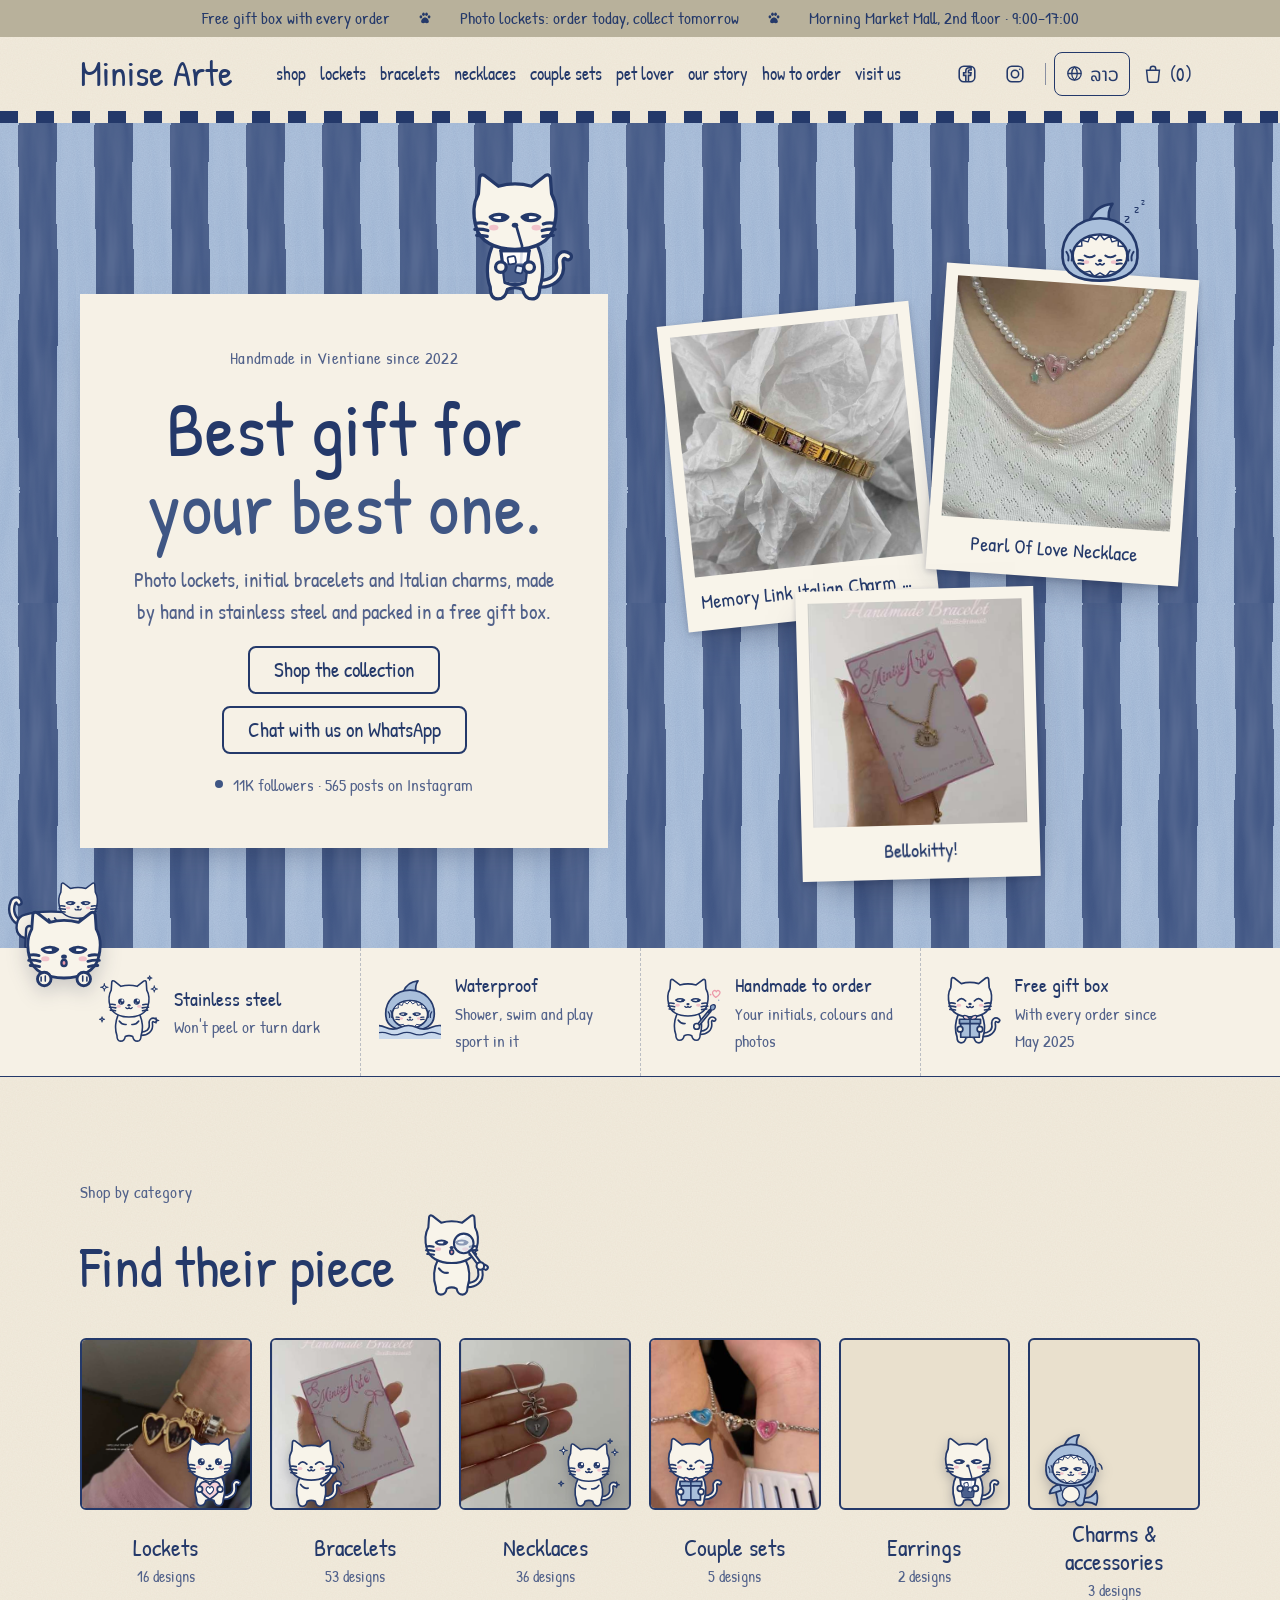
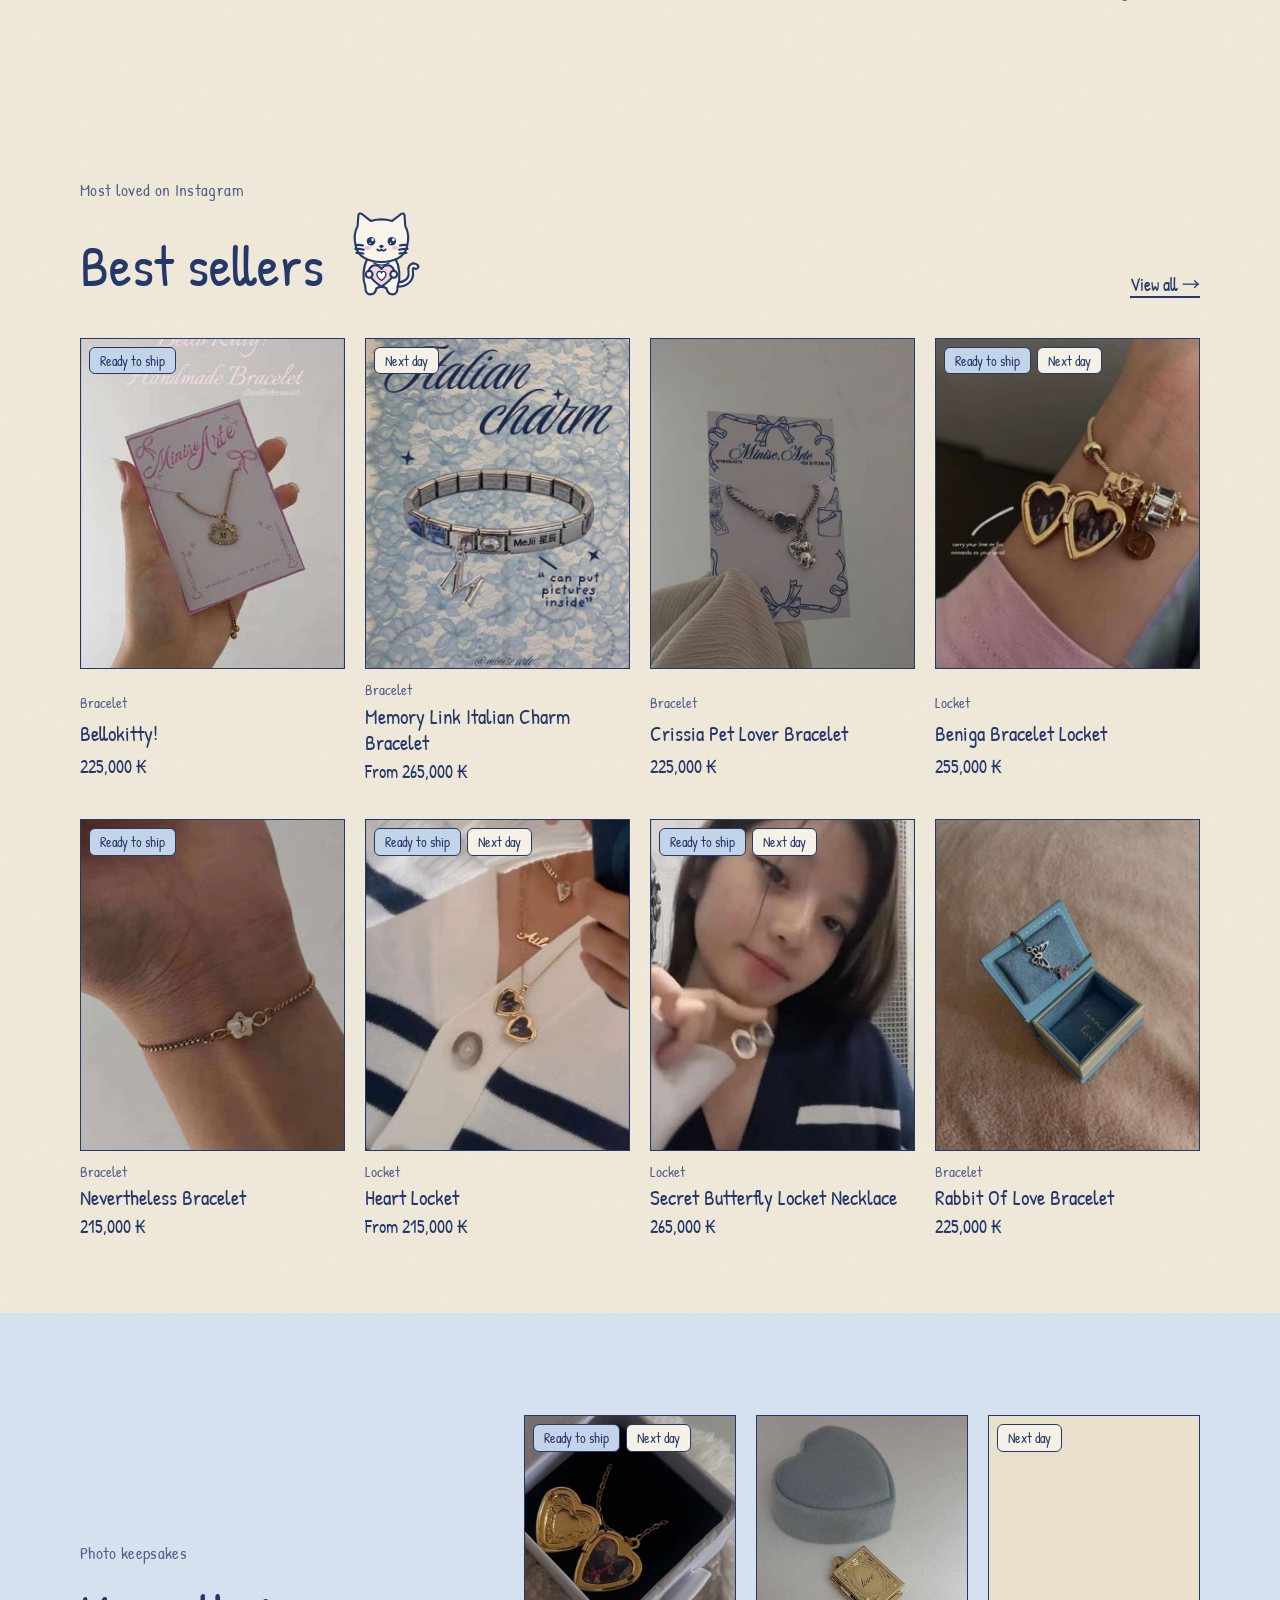
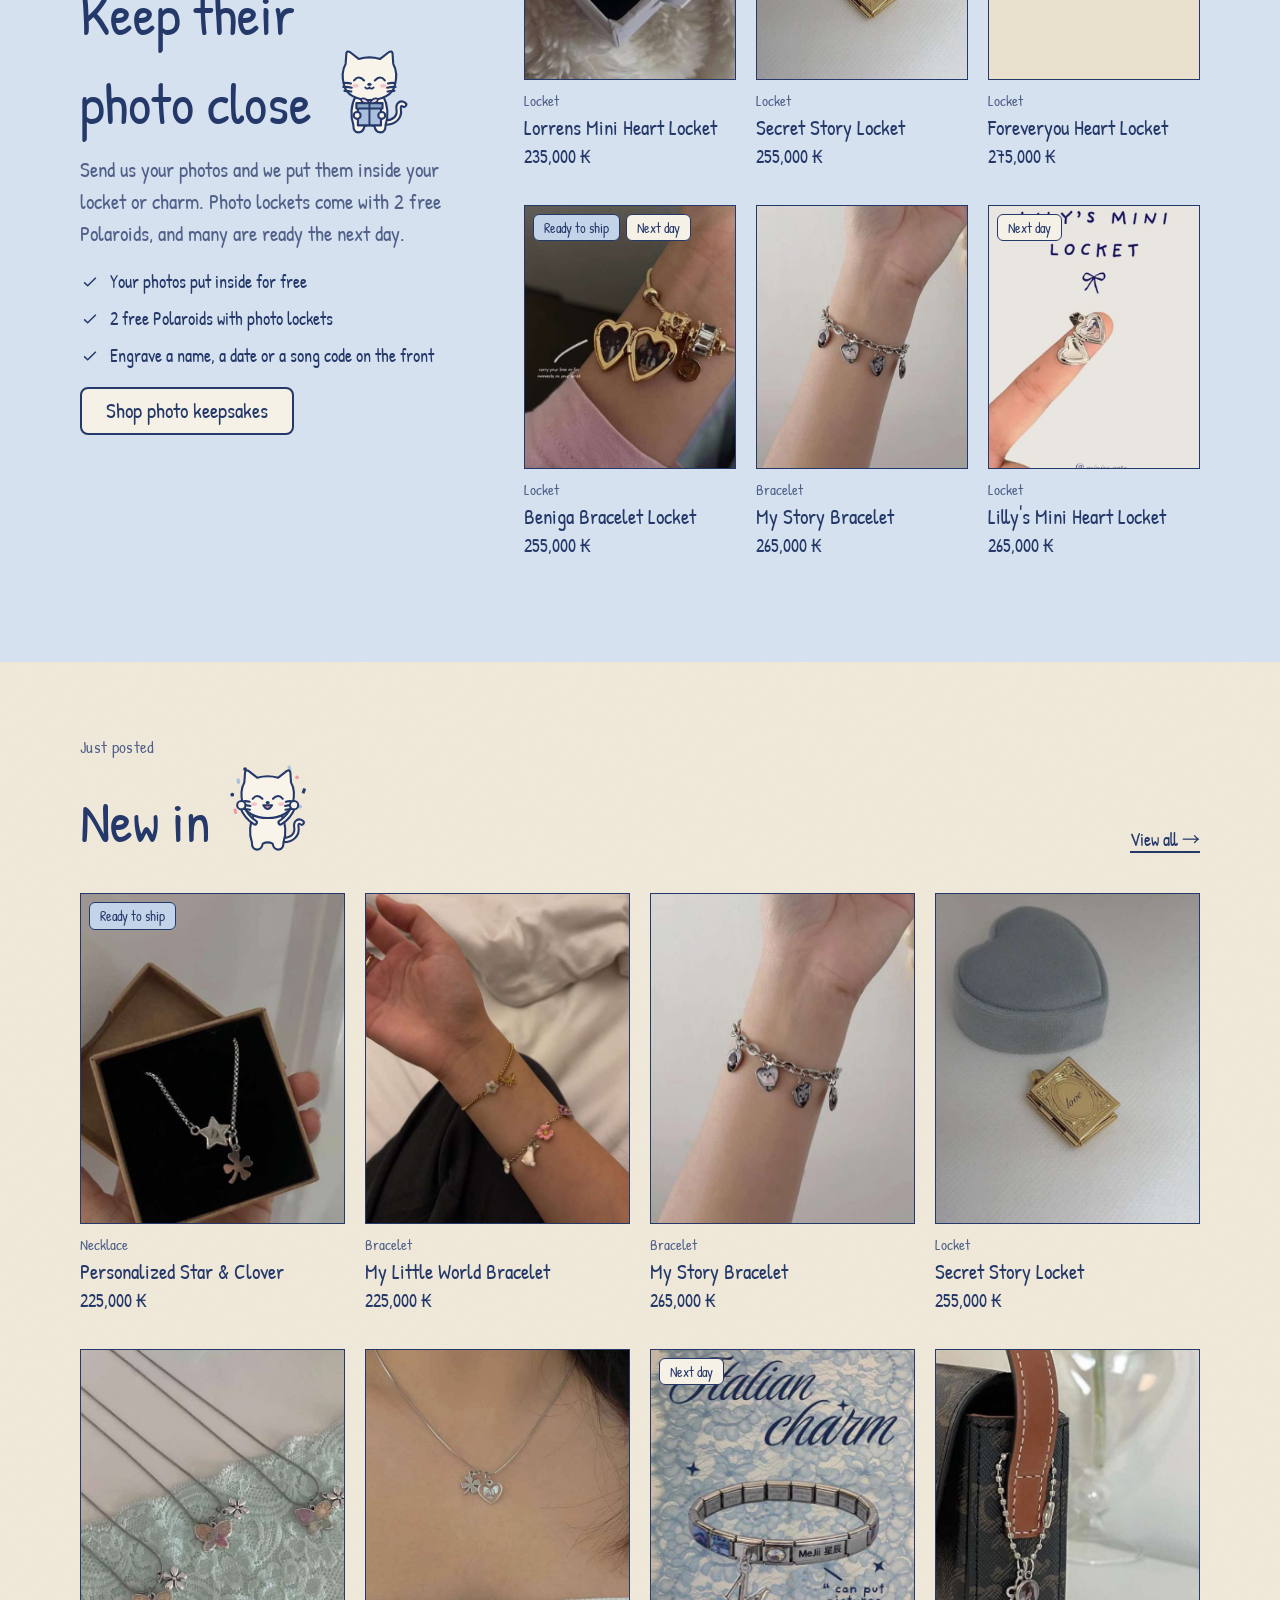
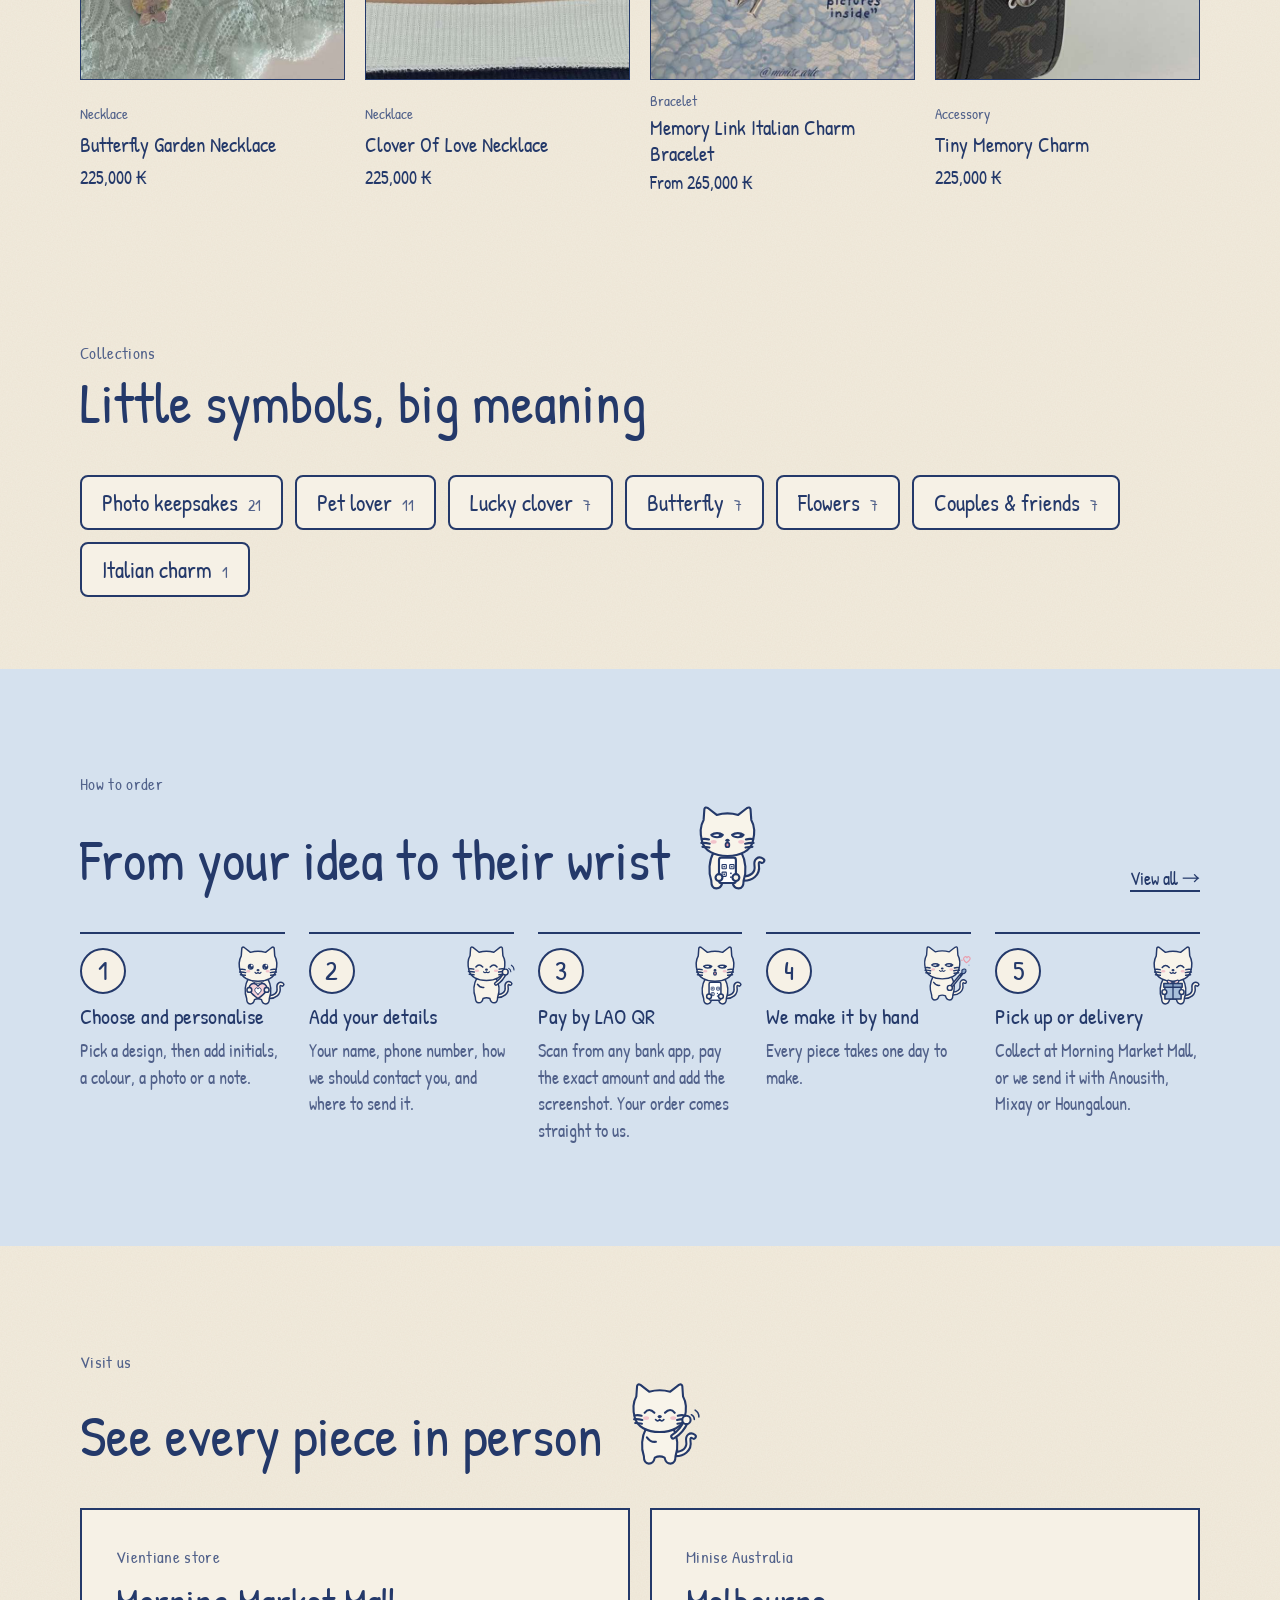
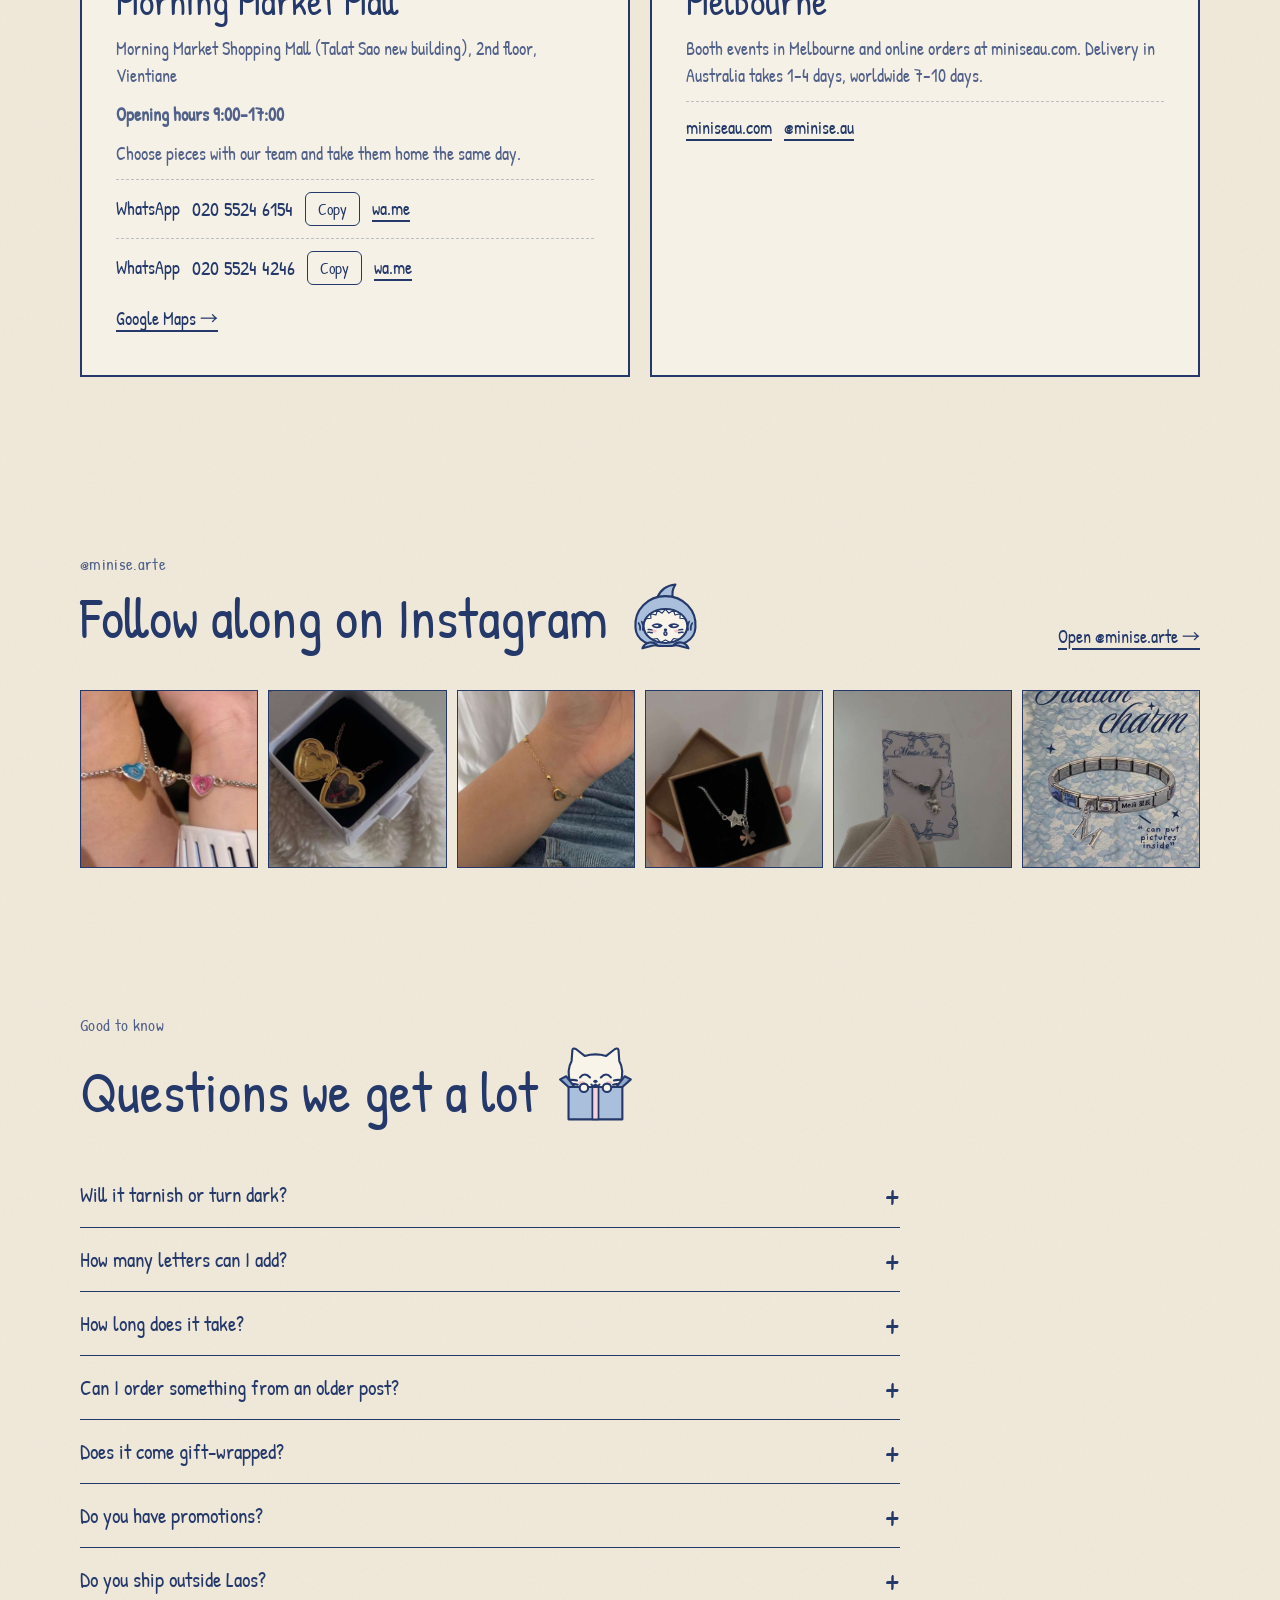
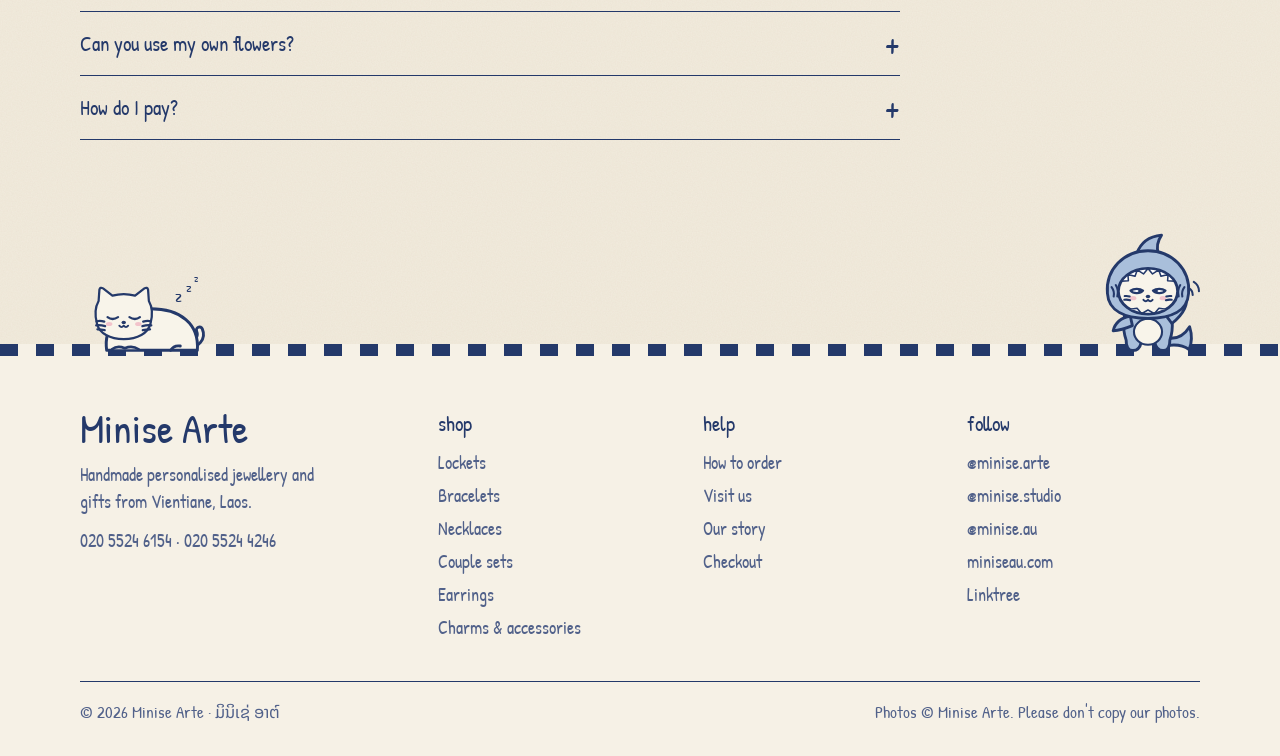
==== commit 28ed89c6: "Add files via upload" ====
--- a/index.html
+++ b/index.html
@@ -10,7 +10,7 @@
 <link rel="icon" href="images/logo.png">
 <link rel="preconnect" href="https://fonts.googleapis.com">
 <link rel="preconnect" href="https://fonts.gstatic.com" crossorigin>
-<link rel="stylesheet" href="https://fonts.googleapis.com/css2?family=Patrick+Hand&family=Noto+Sans+Lao+Looped:wght@400;500;600&display=swap">
+<link rel="stylesheet" href="https://fonts.googleapis.com/css2?family=Patrick+Hand&family=Noto+Sans+Lao:wght@400;500;600&family=Noto+Sans+SC:wght@400;500&display=swap">
 <meta name="theme-color" content="#f2ebdd">
 <link rel="stylesheet" href="css/style.css">
 <link rel="stylesheet" href="css/cats.css">
@@ -39,11 +39,24 @@
       <a href="#visit" data-t="nav_visit" data-nav="visit">Visit us</a>
     </nav>
     <div class="head-actions">
+      <a class="icon-btn head-ig" href="https://www.facebook.com/p/MiniseArte-100092305741637/" target="_blank" rel="noopener" aria-label="Facebook Minise Arte">
+        <svg class="icon" viewBox="0 0 24 24" fill="none" stroke="currentColor" stroke-width="1.7" aria-hidden="true"><rect x="3.5" y="3.5" width="17" height="17" rx="5"/><path d="M13.6 20.5v-7h2.4l.4-2.8h-2.8V9c0-.8.3-1.4 1.4-1.4h1.5V5.2c-.3 0-1.2-.1-2.2-.1-2.2 0-3.6 1.3-3.6 3.7v1.9H8.3v2.8h2.4v7"/></svg>
+      </a>
       <a class="icon-btn head-ig" href="https://www.instagram.com/minise.arte/" target="_blank" rel="noopener" aria-label="Instagram @minise.arte">
         <svg class="icon" viewBox="0 0 24 24" fill="none" stroke="currentColor" stroke-width="1.7" aria-hidden="true"><rect x="3.5" y="3.5" width="17" height="17" rx="5"/><circle cx="12" cy="12" r="4"/><circle cx="17.2" cy="6.8" r="0.9" fill="currentColor" stroke="none"/></svg>
       </a>
       <span class="head-sep" aria-hidden="true"></span>
-      <button class="icon-btn lang-btn" type="button" id="langBtn" data-t="menu_lang" data-t-label="menu_lang_label" aria-label="ປ່ຽນເປັນພາສາລາວ">ລາວ</button>
+      <div class="lang-wrap">
+        <button class="icon-btn lang-btn" type="button" id="langBtn" data-t-label="menu_lang_label" aria-label="Change language" aria-haspopup="true" aria-expanded="false">
+          <svg class="icon" viewBox="0 0 24 24" fill="none" stroke="currentColor" stroke-width="1.6" aria-hidden="true"><circle cx="12" cy="12" r="8.5"/><path d="M3.5 12h17M12 3.5c2.5 2.6 3.6 5.4 3.6 8.5s-1.1 5.9-3.6 8.5M12 3.5C9.5 6.1 8.4 8.9 8.4 12s1.1 5.9 3.6 8.5"/></svg>
+          <span data-t="menu_lang">EN</span>
+        </button>
+        <div class="lang-menu" id="langMenu" role="menu" hidden>
+          <button type="button" role="menuitemradio" data-lang="en" lang="en">English</button>
+          <button type="button" role="menuitemradio" data-lang="lo" lang="lo">ພາສາລາວ</button>
+          <button type="button" role="menuitemradio" data-lang="zh" lang="zh-CN">中文</button>
+        </div>
+      </div>
       <button class="icon-btn" type="button" id="bagBtn" data-t-label="open_bag" aria-label="Open your bag">
         <svg class="icon" viewBox="0 0 24 24" fill="none" stroke="currentColor" stroke-width="1.6" aria-hidden="true"><path d="M5 8h14l-1.2 11.2a2 2 0 0 1-2 1.8H8.2a2 2 0 0 1-2-1.8L5 8Z"/><path d="M9 8V6.5a3 3 0 0 1 6 0V8"/></svg>
         <span class="bag-count" id="bagCount">0</span>
--- a/css/style.css
+++ b/css/style.css
@@ -1,66 +1,60 @@
 /* Minise Arte storefront.
-   Layout: a white boutique counter. Navy ink from the logo, baby blue from the gift boxes and lace,
-   blush from the enamel hearts. Polaroid frames appear once, in the hero, because photo lockets ship with Polaroids. */
+   Look: a hand-lettered paper shop. Cream paper, navy ink, painted navy and powder-blue stripes,
+   a checker edge under the header. Everything is written in Patrick Hand (Lao in Noto Sans Lao, Chinese in Noto Sans SC).
+   One deliberate light look, so it reads the same on every phone. */
 :root {
-  --paper: #fbfcfe;
-  --paper-2: #eef5fb;
-  --ink: #18223f;
-  --ink-2: #505b7a;
-  --line: #d9e3ee;
-  --sky: #cfe5f6;
-  --accent: #3b6a94;
-  --blush: #f6d6df;
-  --blush-ink: #8e3f58;
-  --btn: #18223f;
-  --on-btn: #fbfcfe;
-  --polaroid: #ffffff;
-  --pol-ink: #18223f;
-  --shadow: rgba(24, 34, 63, 0.14);
-  --logo-filter: none;
-  --focus: #3b6a94;
-
-  --f-display: "Bodoni Moda", "Noto Serif Lao", "Didot", Georgia, serif;
-  --f-body: "Jost", "Noto Sans Lao", system-ui, -apple-system, "Segoe UI", sans-serif;
-  --f-lao-display: "Noto Serif Lao", "Bodoni Moda", Georgia, serif;
-  --f-lao-body: "Noto Sans Lao", "Jost", system-ui, sans-serif;
+  --paper: #f2ebdd;
+  --paper-2: #e9e0cd;
+  --card: #f6f1e6;
+  --band: #d5e1ee;
+  --ink: #24396a;
+  --ink-2: #51618a;
+  --line: rgba(36, 57, 106, 0.28);
+  --sky: #c3d4e9;
+  --stripe-dark: #3f5684;
+  --stripe-light: #a9bfdb;
+  --khaki: #b8b19b;
+  --accent: #3f5684;
+  --blush: #f3d8cf;
+  --blush-ink: #9a3a2e;
+  --btn: #24396a;
+  --on-btn: #f6f1e6;
+  --polaroid: #f8f4ea;
+  --pol-ink: #24396a;
+  --shadow: rgba(36, 57, 106, 0.2);
+  --focus: #3f5684;
+  --stripes: url("data:image/svg+xml,%3Csvg xmlns='http://www.w3.org/2000/svg' width='76' height='480' viewBox='0 0 76 480'%3E %3Cfilter id='w' x='-30%25' y='-10%25' width='160%25' height='120%25'%3E%3CfeTurbulence type='fractalNoise' baseFrequency='0.03 0.008' numOctaves='2' seed='7' stitchTiles='stitch' result='n'/%3E%3CfeDisplacementMap in='SourceGraphic' in2='n' scale='6' xChannelSelector='R' yChannelSelector='B'/%3E%3C/filter%3E %3Cfilter id='p'%3E%3CfeTurbulence type='fractalNoise' baseFrequency='0.07 0.009' numOctaves='3' seed='2' stitchTiles='stitch'/%3E%3CfeColorMatrix values='0 0 0 0 1 0 0 0 0 1 0 0 0 0 1 0 0 0 0.2 -0.05'/%3E%3C/filter%3E %3Cfilter id='g'%3E%3CfeTurbulence type='fractalNoise' baseFrequency='0.85' numOctaves='2' seed='5' stitchTiles='stitch'/%3E%3CfeColorMatrix values='0 0 0 0 0.1 0 0 0 0 0.14 0 0 0 0 0.28 0 0 0 0.16 0'/%3E%3C/filter%3E %3Crect width='76' height='480' fill='%23a9bfdb'/%3E %3Cg filter='url(%23w)'%3E%3Crect x='-30' y='-40' width='136' height='560' fill='%23a9bfdb'/%3E%3Crect x='19' y='-40' width='38' height='560' fill='%233f5684'/%3E%3C/g%3E %3Crect width='76' height='480' filter='url(%23p)'/%3E %3Crect width='76' height='480' filter='url(%23g)'/%3E %3C/svg%3E");
+  --grain: url("data:image/svg+xml,%3Csvg xmlns='http://www.w3.org/2000/svg' width='220' height='220'%3E%3Cfilter id='n'%3E%3CfeTurbulence type='fractalNoise' baseFrequency='0.8' numOctaves='3' seed='9' stitchTiles='stitch'/%3E%3CfeColorMatrix values='0 0 0 0 0.3 0 0 0 0 0.25 0 0 0 0 0.15 0 0 0 0.07 0'/%3E%3C/filter%3E%3Crect width='220' height='220' filter='url(%23n)'/%3E%3C/svg%3E");
+  --arrow: url("data:image/svg+xml,%3Csvg xmlns='http://www.w3.org/2000/svg' width='14' height='10' viewBox='0 0 14 10'%3E%3Cpath d='M1.5 2.2c1.8 1.6 3.6 3.4 5.4 5.4 1.9-2 3.7-3.8 5.6-5.6' fill='none' stroke='%2324396a' stroke-width='1.8' stroke-linecap='round' stroke-linejoin='round'/%3E%3C/svg%3E");
+  --checker: repeating-linear-gradient(90deg, var(--ink) 0 18px, transparent 18px 36px);
+
+  --f-display: "Patrick Hand", "Noto Sans Lao", "Noto Sans SC", "PingFang SC", "Microsoft YaHei", "Comic Sans MS", system-ui, sans-serif;
+  --f-body: "Patrick Hand", "Noto Sans Lao", "Noto Sans SC", "PingFang SC", "Microsoft YaHei", "Comic Sans MS", system-ui, sans-serif;
+  --f-lao-display: var(--f-display);
+  --f-lao-body: var(--f-body);
 
   --step--1: 0.8125rem;
   --step-0: 1rem;
   --step-1: 1.1875rem;
-  --step-2: clamp(1.5rem, 1.2rem + 1.2vw, 2rem);
-  --step-3: clamp(2rem, 1.5rem + 2.2vw, 3.1rem);
-  --step-4: clamp(2.75rem, 1.6rem + 5.2vw, 5.6rem);
+  --step-2: clamp(1.6rem, 1.3rem + 1.2vw, 2.1rem);
+  --step-3: clamp(2.1rem, 1.6rem + 2.2vw, 3.2rem);
+  --step-4: clamp(2.6rem, 1.7rem + 3.6vw, 4.4rem);
   --gutter: clamp(16px, 4vw, 40px);
   --maxw: 1200px;
   color-scheme: light;
 }
-@media (prefers-color-scheme: dark) {
-  :root:not([data-theme="light"]) {
-    --paper: #0d1324; --paper-2: #141d35; --ink: #e9eff8; --ink-2: #a8b4cb; --line: #27334f;
-    --sky: #1d2c4c; --accent: #9cc5e8; --blush: #3b2433; --blush-ink: #f2b9c9; --btn: #cfe5f6; --on-btn: #0d1324;
-    --polaroid: #eef1f6; --pol-ink: #18223f; --shadow: rgba(0, 0, 0, 0.45);
-    --logo-filter: invert(1) hue-rotate(180deg) brightness(1.08); --focus: #9cc5e8;
-    color-scheme: dark;
-  }
-}
-:root[data-theme="dark"] {
-  --paper: #0d1324; --paper-2: #141d35; --ink: #e9eff8; --ink-2: #a8b4cb; --line: #27334f;
-  --sky: #1d2c4c; --accent: #9cc5e8; --blush: #3b2433; --blush-ink: #f2b9c9; --btn: #cfe5f6; --on-btn: #0d1324;
-  --polaroid: #eef1f6; --pol-ink: #18223f; --shadow: rgba(0, 0, 0, 0.45);
-  --logo-filter: invert(1) hue-rotate(180deg) brightness(1.08); --focus: #9cc5e8;
-  color-scheme: dark;
-}
 
 *, *::before, *::after { box-sizing: border-box; }
-html { -webkit-text-size-adjust: 100%; scroll-padding-top: 120px; }
+/* Patrick Hand runs small, so the whole store is set a size up */
+html { -webkit-text-size-adjust: 100%; scroll-padding-top: 130px; font-size: 112.5%; }
 body {
   margin: 0;
-  background: var(--paper);
+  background: var(--paper) var(--grain);
   color: var(--ink);
-  font: 400 var(--step-0)/1.6 var(--f-body);
+  font: 400 var(--step-0)/1.5 var(--f-body);
   overflow-x: hidden;
 }
-html[lang="lo"] body { font-family: var(--f-lao-body); line-height: 1.75; }
+html[lang="lo"] body { line-height: 1.7; }
 img { max-width: 100%; display: block; }
 a { color: inherit; }
 button, input, select, textarea { font: inherit; color: inherit; }
@@ -68,108 +62,129 @@
 :focus-visible { outline: 2px solid var(--focus); outline-offset: 3px; }
 [hidden] { display: none !important; }
 
-h1, h2, h3 { font-family: var(--f-display); font-weight: 500; line-height: 1.05; margin: 0; text-wrap: balance; letter-spacing: -0.01em; }
-html[lang="lo"] h1, html[lang="lo"] h2, html[lang="lo"] h3 { font-family: var(--f-lao-display); line-height: 1.35; letter-spacing: 0; }
+h1, h2, h3 { font-family: var(--f-display); font-weight: 400; line-height: 1.1; margin: 0; text-wrap: balance; letter-spacing: 0; }
+html[lang="lo"] h1, html[lang="lo"] h2, html[lang="lo"] h3 { line-height: 1.4; }
 p { margin: 0; }
-.wrap { max-width: var(--maxw); margin-inline: auto; padding-inline: var(--gutter); }
-.eyebrow { font-size: var(--step--1); letter-spacing: 0.16em; text-transform: uppercase; color: var(--ink-2); font-weight: 500; }
-html[lang="lo"] .eyebrow { letter-spacing: 0.02em; text-transform: none; }
+.wrap { max-width: var(--maxw); margin-inline: auto; padding-inline: max(var(--gutter), env(safe-area-inset-left, 0px)) max(var(--gutter), env(safe-area-inset-right, 0px)); }
+.eyebrow { font-size: 0.95rem; letter-spacing: 0.02em; color: var(--ink-2); }
 .lead { font-size: var(--step-1); color: var(--ink-2); max-width: 36em; }
-.skip { position: absolute; left: -999px; top: 8px; background: var(--btn); color: var(--on-btn); padding: 8px 14px; z-index: 50; border-radius: 999px; }
+.skip { position: absolute; left: -999px; top: 8px; background: var(--btn); color: var(--on-btn); padding: 8px 14px; z-index: 50; border-radius: 8px; }
 .skip:focus { left: 12px; }
 .tn { font-variant-numeric: tabular-nums; }
 
-/* buttons */
+/* stripes: the painted awning from the template */
+.stripes { background: var(--stripe-light) var(--stripes) 0 0 / 76px 480px repeat; }
+@media (max-width: 640px) { .stripes { background-size: 58px 366px; } }
+.checker { height: 12px; background: var(--checker); }
+
+/* buttons: an outlined, hand-lettered tag */
 .btn {
   display: inline-flex; align-items: center; justify-content: center; gap: 10px;
-  min-height: 48px; padding: 12px 26px; border-radius: 999px;
-  background: var(--btn); color: var(--on-btn); border: 1px solid var(--btn);
-  font-size: 0.875rem; font-weight: 500; letter-spacing: 0.08em; text-transform: uppercase; text-decoration: none;
-  transition: transform 0.15s ease, background 0.2s ease;
-}
-html[lang="lo"] .btn { text-transform: none; letter-spacing: 0.01em; font-size: 0.95rem; }
-.btn:hover { transform: translateY(-1px); }
-.btn.ghost { background: transparent; color: var(--ink); border-color: var(--ink); }
-.btn.soft { background: var(--sky); color: var(--ink); border-color: var(--sky); }
+  min-height: 48px; padding: 8px 24px; border-radius: 8px;
+  background: var(--card); color: var(--ink); border: 2px solid var(--ink);
+  font-size: 1.15rem; line-height: 1.2; text-decoration: none; text-align: center;
+  transition: transform 0.15s ease, background 0.2s ease, color 0.2s ease;
+}
+.btn:hover { background: var(--sky); transform: translateY(-1px); }
+.btn.ghost { background: transparent; }
+.btn.ghost:hover { background: var(--card); }
+.btn.soft { background: var(--sky); }
+.btn.big, .btn.solid { background: var(--ink); color: var(--on-btn); }
+.btn.big:hover, .btn.solid:hover { background: var(--stripe-dark); }
 .btn.wide { width: 100%; }
 .btn[disabled] { opacity: 0.45; cursor: not-allowed; transform: none; }
-.link { color: var(--accent); text-underline-offset: 4px; font-weight: 500; }
-.icon { width: 20px; height: 20px; flex: none; }
-
-/* announcement */
-.announce { background: var(--ink); color: var(--paper); font-size: 0.8rem; }
-.announce ul { list-style: none; margin: 0 auto; padding: 8px var(--gutter); display: flex; flex-wrap: wrap; justify-content: center; gap: 4px 28px; max-width: var(--maxw); }
+.link { color: var(--ink); text-decoration: underline; text-decoration-thickness: 1.5px; text-underline-offset: 5px; }
+.link:hover { color: var(--accent); }
+.icon { width: 22px; height: 22px; flex: none; }
+
+/* announcement: the khaki strip along the top */
+.announce { background: var(--khaki); color: var(--ink); font-size: 0.92rem; }
+.announce ul { list-style: none; margin: 0 auto; padding: 6px var(--gutter); display: flex; flex-wrap: wrap; justify-content: center; gap: 4px 28px; max-width: var(--maxw); }
 .announce li { display: flex; align-items: center; gap: 8px; }
-.announce li + li::before { content: "✦"; font-size: 0.6rem; opacity: 0.6; margin-right: 20px; }
+.announce li + li::before { content: ""; width: 14px; height: 14px; margin-right: 20px; background: url("data:image/svg+xml,%3Csvg xmlns='http://www.w3.org/2000/svg' viewBox='0 0 24 24' fill='%2324396a'%3E%3Cellipse cx='5' cy='10' rx='2.3' ry='2.9'/%3E%3Cellipse cx='9.4' cy='5.6' rx='2.3' ry='3'/%3E%3Cellipse cx='14.6' cy='5.6' rx='2.3' ry='3'/%3E%3Cellipse cx='19' cy='10' rx='2.3' ry='2.9'/%3E%3Cpath d='M12 11.2c-3.8 0-6.6 4.2-6.6 7 0 1.9 1.5 2.9 3.3 2.9 1.4 0 2.2-.8 3.3-.8s1.9.8 3.3.8c1.8 0 3.3-1 3.3-2.9 0-2.8-2.8-7-6.6-7z'/%3E%3C/svg%3E") center / contain no-repeat; }
 @media (max-width: 720px) { .announce li:not(:first-child) { display: none; } }
 
 /* header */
 .site-head {
   position: sticky; top: env(safe-area-inset-top, 0px); z-index: 20;
-  background: color-mix(in srgb, var(--paper) 92%, transparent);
-  backdrop-filter: saturate(1.4) blur(10px); -webkit-backdrop-filter: saturate(1.4) blur(10px);
-  border-bottom: 1px solid var(--line);
-}
-.head-row { display: grid; grid-template-columns: auto 1fr auto; align-items: center; gap: 20px; min-height: 68px; }
-.logo { display: block; }
-.logo img { height: 44px; width: auto; filter: var(--logo-filter); }
-.main-nav { display: flex; gap: 2px; justify-content: center; overflow-x: auto; scrollbar-width: none; }
+  background: var(--paper) var(--grain);
+}
+.site-head::after { content: ""; display: block; height: 12px; background: var(--checker); }
+.head-row { display: grid; grid-template-columns: auto 1fr auto; align-items: center; gap: 20px; min-height: 74px; }
+.logo { display: flex; align-items: center; min-height: 44px; text-decoration: none; font-family: var(--f-display); font-size: 2.05rem; line-height: 1; white-space: nowrap; color: var(--ink); }
+.main-nav { display: flex; gap: 0; justify-content: center; overflow-x: auto; scrollbar-width: none; }
 .main-nav::-webkit-scrollbar { display: none; }
 .main-nav a {
-  white-space: nowrap; text-decoration: none; font-size: 0.9rem; color: var(--ink-2);
-  padding: 10px 11px; border-radius: 999px; transition: color 0.15s, background 0.15s;
-}
-.main-nav a:hover { color: var(--ink); background: var(--paper-2); }
-.main-nav a[aria-current="page"] { color: var(--ink); background: var(--sky); }
-.head-actions { display: flex; align-items: center; gap: 6px; }
+  white-space: nowrap; text-decoration: none; font-size: 1.05rem; color: var(--ink);
+  padding: 8px 10px; transition: color 0.15s;
+}
+html[lang="en"] .main-nav a { text-transform: lowercase; }
+.main-nav a:hover { color: var(--accent); }
+.head-actions { display: flex; align-items: center; gap: 4px; }
 .icon-btn {
   display: inline-flex; align-items: center; justify-content: center; gap: 6px;
-  min-width: 44px; min-height: 44px; padding: 0 12px; border-radius: 999px;
-  background: transparent; border: 1px solid var(--line); color: var(--ink); text-decoration: none; font-size: 0.9rem;
-}
-.icon-btn:hover { background: var(--paper-2); }
-.bag-count {
-  min-width: 22px; height: 22px; border-radius: 999px; padding: 0 6px;
-  background: var(--btn); color: var(--on-btn); font-size: 0.75rem; display: inline-grid; place-items: center; font-variant-numeric: tabular-nums;
-}
-.lang-btn { font-family: var(--f-lao-body); font-weight: 500; }
-@media (max-width: 980px) {
-  .head-row { grid-template-columns: auto 1fr; grid-template-areas: "logo actions" "nav nav"; gap: 0 12px; padding-top: 6px; }
-  .logo { grid-area: logo; }
-  .head-actions { grid-area: actions; justify-self: end; }
-  .main-nav { grid-area: nav; justify-content: flex-start; margin-inline: calc(var(--gutter) * -1); padding: 4px var(--gutter) 8px; }
-  .logo img { height: 38px; }
-}
+  min-width: 44px; min-height: 44px; padding: 0 8px; border-radius: 8px;
+  background: transparent; border: 0; color: var(--ink); text-decoration: none; font-size: 1.05rem;
+}
+.icon-btn:hover { background: var(--card); }
+.head-sep { width: 1.5px; height: 22px; background: var(--ink); opacity: 0.5; margin-inline: 4px; }
+.bag-count { font-size: 1.05rem; font-variant-numeric: tabular-nums; display: inline-block; }
+.bag-count::before { content: "("; }
+.bag-count::after { content: ")"; }
+.lang-btn { border: 1.5px solid var(--ink); gap: 6px; padding: 0 10px; }
+.lang-btn .icon { width: 19px; height: 19px; }
+/* language menu: English, ລາວ, 中文 */
+.lang-wrap { position: relative; }
+.lang-menu { position: absolute; right: 0; top: calc(100% + 8px); z-index: 25; min-width: 150px; display: grid; padding: 6px; background: var(--card); border: 2px solid var(--ink); border-radius: 8px; box-shadow: 0 16px 30px -18px var(--shadow); }
+.lang-menu button { display: flex; align-items: center; justify-content: space-between; gap: 10px; min-height: 42px; padding: 4px 12px; border: 0; border-radius: 6px; background: transparent; color: var(--ink); font-size: 1.05rem; text-align: left; }
+.lang-menu button:hover { background: var(--sky); }
+.lang-menu button[aria-checked="true"]::after { content: "✓"; }
+.lang-menu:not([hidden]) { animation: kittyPop 0.3s cubic-bezier(.3, 1.4, .5, 1) both; transform-origin: 90% 0; }
+/* Chinese reads better with a little more room */
+html[lang="zh-CN"] body { line-height: 1.7; }
+html[lang="zh-CN"] h1, html[lang="zh-CN"] h2, html[lang="zh-CN"] h3 { line-height: 1.3; letter-spacing: 0.02em; }
+html[lang="zh-CN"] .hero h1 { font-size: clamp(2.1rem, 1.4rem + 3vw, 3.4rem); }
+@media (max-width: 1320px) { .main-nav a { padding-inline: 7px; font-size: 1rem; } }
+/* the menu moves to its own row whenever it doesn't fit beside the logo (any screen, any language);
+   js/app.js sets .stack after measuring */
+.site-head.stack .head-row { grid-template-columns: auto 1fr; grid-template-areas: "logo actions" "nav nav"; gap: 0 12px; padding-top: 6px; }
+.site-head.stack .logo { grid-area: logo; font-size: 1.75rem; }
+.site-head.stack .head-actions { grid-area: actions; justify-self: end; }
+.site-head.stack .main-nav { grid-area: nav; justify-content: flex-start; margin-inline: calc(var(--gutter) * -1); padding: 0 var(--gutter) 4px; }
+@media (max-width: 470px) { .head-ig, .head-sep { display: none; } }
 
 /* sections */
 main { display: block; }
 .section { padding-block: clamp(56px, 8vw, 104px); }
 .section.tight { padding-block: clamp(40px, 6vw, 72px); }
 .section-head { display: flex; flex-wrap: wrap; align-items: end; justify-content: space-between; gap: 12px 24px; margin-bottom: clamp(24px, 4vw, 40px); }
-.section-head > div { display: grid; gap: 10px; min-width: 0; }
+.section-head > div { display: grid; gap: 6px; min-width: 0; }
 .section-head h2 { font-size: var(--step-3); }
-.band { background: var(--paper-2); }
-
-/* hero */
-.hero { padding-block: clamp(36px, 6vw, 80px) clamp(48px, 7vw, 96px); }
-.hero-grid { display: grid; grid-template-columns: minmax(0, 1.05fr) minmax(0, 1fr); gap: clamp(28px, 5vw, 64px); align-items: center; }
-.hero-copy { display: grid; gap: 22px; }
-.hero h1 { font-size: var(--step-4); font-weight: 400; line-height: 0.98; }
-.hero h1 em { font-style: italic; color: var(--accent); display: block; }
-html[lang="lo"] .hero h1 { font-size: clamp(2.3rem, 1.4rem + 3.8vw, 4.2rem); }
-.hero-actions { display: flex; flex-wrap: wrap; gap: 12px; }
-.proof { display: flex; align-items: center; gap: 10px; font-size: 0.9rem; color: var(--ink-2); }
+.band { background: var(--band); }
+
+/* hero: a cream card on the painted stripes, polaroids beside it */
+.hero { padding-block: clamp(36px, 6vw, 80px); }
+.hero { background: var(--stripe-light) var(--stripes) 0 0 / 76px 480px repeat; }
+.hero-grid { display: grid; grid-template-columns: minmax(0, 1fr) minmax(0, 1fr); gap: clamp(28px, 5vw, 64px); align-items: center; }
+.hero-copy { display: grid; gap: 18px; justify-items: center; text-align: center; background: var(--card); padding: clamp(28px, 4vw, 52px) clamp(22px, 4vw, 48px); box-shadow: 0 18px 40px -24px rgba(20, 30, 60, 0.5); }
+.hero h1 { font-size: var(--step-4); line-height: 1.02; }
+.hero h1 em { font-style: normal; color: var(--accent); display: block; }
+html[lang="lo"] .hero h1 { font-size: clamp(2.1rem, 1.4rem + 3vw, 3.5rem); }
+.hero .lead { margin-inline: auto; }
+.hero-actions { display: flex; flex-wrap: wrap; justify-content: center; gap: 12px; }
+.proof { display: flex; align-items: center; gap: 10px; font-size: 0.95rem; color: var(--ink-2); }
 .proof .dot { width: 8px; height: 8px; border-radius: 50%; background: var(--accent); flex: none; }
-
-.pol-stack { position: relative; height: clamp(400px, 56vw, 640px); }
+.story-hero .hero-actions { justify-content: flex-start; }
+
+.pol-stack { position: relative; height: clamp(400px, 52vw, 600px); }
 .pol {
   position: absolute; background: var(--polaroid); padding: 12px 12px 0; width: 48%;
-  box-shadow: 0 18px 40px -18px var(--shadow), 0 2px 6px var(--shadow);
+  box-shadow: 0 18px 40px -18px rgba(20, 30, 60, 0.55), 0 2px 6px rgba(20, 30, 60, 0.2);
   text-decoration: none; color: var(--pol-ink);
   animation: settle 0.9s cubic-bezier(.2,.8,.2,1) backwards;
 }
-.pol img { aspect-ratio: 1 / 1.05; object-fit: cover; width: 100%; background: #e9eef4; }
-.pol span { display: block; font-family: "Bodoni Moda", Georgia, serif; font-style: italic; font-size: 1.05rem; padding: 12px 4px 16px; text-align: center; color: var(--pol-ink); }
+.pol img { aspect-ratio: 1 / 1.05; object-fit: cover; width: 100%; background: var(--paper-2); }
+.pol span { display: block; font-family: var(--f-display); font-size: 1.1rem; padding: 10px 4px 14px; text-align: center; color: var(--pol-ink); white-space: nowrap; overflow: hidden; text-overflow: ellipsis; }
 .pol:nth-child(1) { left: 0; top: 7%; --r: -6deg; transform: rotate(var(--r)); animation-delay: 0.05s; }
 .pol:nth-child(2) { left: 50%; top: 0; --r: 4deg; transform: rotate(var(--r)); animation-delay: 0.18s; z-index: 2; }
 .pol:nth-child(3) { left: 24%; top: 53%; --r: -1.5deg; transform: rotate(var(--r)); animation-delay: 0.3s; z-index: 3; width: 45%; }
@@ -181,33 +196,33 @@
   .pol:nth-child(n) { position: relative; left: auto; top: auto; width: 36%; padding: 7px 7px 0; }
   .pol + .pol { margin-left: -6%; }
   .pol:nth-child(2) { margin-top: -12px; }
-  .pol span { font-size: 0.8rem; padding: 8px 2px 10px; }
-}
+  .pol span { font-size: 0.85rem; padding: 6px 2px 8px; }
+}
+@media (max-width: 640px) { .hero { background-size: 58px 366px; } }
 
 /* promises */
-.promises { border-block: 1px solid var(--line); }
+.promises { border-bottom: 1.5px solid var(--ink); background: var(--card); }
 .promise-row { display: grid; grid-template-columns: repeat(4, minmax(0, 1fr)); }
 .promise { display: flex; gap: 14px; align-items: flex-start; padding: 22px 18px; }
-.promise + .promise { border-left: 1px solid var(--line); }
-.promise svg { width: 28px; height: 28px; color: var(--accent); flex: none; margin-top: 2px; }
-.promise b { display: block; font-weight: 500; }
-.promise span { font-size: 0.9rem; color: var(--ink-2); }
+.promise + .promise { border-left: 1.5px dashed var(--line); }
+.promise > svg { width: 30px; height: 30px; color: var(--ink); flex: none; margin-top: 2px; }
+.promise b { display: block; font-weight: 400; font-size: 1.1rem; }
+.promise span { font-size: 0.92rem; color: var(--ink-2); }
 @media (max-width: 860px) {
   .promise-row { grid-template-columns: repeat(2, minmax(0, 1fr)); }
   .promise:nth-child(3) { border-left: 0; }
-  .promise:nth-child(n+3) { border-top: 1px solid var(--line); }
+  .promise:nth-child(n+3) { border-top: 1.5px dashed var(--line); }
 }
 @media (max-width: 420px) { .promise { padding: 16px 10px; gap: 10px; } }
 
-/* category tiles */
+/* category tiles: arched photo windows */
 .cats { display: grid; grid-template-columns: repeat(6, minmax(0, 1fr)); gap: 18px; }
-.cat { text-decoration: none; display: grid; gap: 12px; }
-.cat .ph { aspect-ratio: 3 / 4; overflow: hidden; background: var(--paper-2); border-radius: 999px 999px 4px 4px; }
+.cat { text-decoration: none; display: grid; gap: 10px; text-align: center; }
+.cat .ph { aspect-ratio: 1 / 1; overflow: hidden; background: var(--paper-2); border-radius: 6px; border: 2px solid var(--ink); }
 .cat img { width: 100%; height: 100%; object-fit: cover; transition: transform 0.5s ease; }
 .cat:hover img { transform: scale(1.05); }
-.cat b { font-family: var(--f-display); font-weight: 500; font-size: 1.3rem; display: block; line-height: 1.15; }
-html[lang="lo"] .cat b { font-family: var(--f-lao-display); font-size: 1.1rem; }
-.cat span { font-size: 0.85rem; color: var(--ink-2); }
+.cat b { font-family: var(--f-display); font-weight: 400; font-size: 1.35rem; display: block; line-height: 1.15; }
+.cat span { font-size: 0.9rem; color: var(--ink-2); }
 @media (max-width: 980px) { .cats { grid-template-columns: repeat(3, minmax(0, 1fr)); } }
 @media (max-width: 520px) { .cats { grid-template-columns: repeat(2, minmax(0, 1fr)); gap: 14px; } }
 
@@ -216,258 +231,258 @@
 .grid.three { grid-template-columns: repeat(3, minmax(0, 1fr)); }
 @media (max-width: 1080px) { .grid { grid-template-columns: repeat(3, minmax(0, 1fr)); } }
 @media (max-width: 720px) { .grid, .grid.three { grid-template-columns: repeat(2, minmax(0, 1fr)); gap: 26px 14px; } }
-.card { text-decoration: none; display: grid; gap: 12px; min-width: 0; }
-.pimg { position: relative; aspect-ratio: 4 / 5; overflow: hidden; background: var(--paper-2); }
+.card { text-decoration: none; display: grid; gap: 10px; min-width: 0; }
+.pimg { position: relative; aspect-ratio: 4 / 5; overflow: hidden; background: var(--paper-2); border: 1.5px solid var(--ink); }
 .pimg img { position: absolute; inset: 0; width: 100%; height: 100%; object-fit: cover; transition: opacity 0.35s ease, transform 0.6s ease; }
 .pimg img.b { opacity: 0; }
 .card:hover .pimg img.b { opacity: 1; }
 .card:hover .pimg img.a { transform: scale(1.03); }
-.badges { position: absolute; left: 10px; top: 10px; display: flex; flex-wrap: wrap; gap: 6px; z-index: 1; }
-.badge { font-size: 0.7rem; letter-spacing: 0.06em; text-transform: uppercase; padding: 4px 9px; border-radius: 999px; background: var(--paper); color: var(--ink); font-weight: 500; }
-html[lang="lo"] .badge { text-transform: none; letter-spacing: 0; font-size: 0.75rem; }
+.badges { position: absolute; left: 8px; top: 8px; display: flex; flex-wrap: wrap; gap: 6px; z-index: 1; }
+.badge { font-size: 0.8rem; padding: 2px 10px; border-radius: 6px; background: var(--card); color: var(--ink); border: 1.5px solid var(--ink); }
 .badge.rts { background: var(--sky); }
-.badge.day { background: var(--blush); color: var(--blush-ink); }
-.badge.old { background: var(--paper); color: var(--ink-2); border: 1px solid var(--line); }
-.pmeta { display: grid; gap: 3px; min-width: 0; }
-.ptype { font-size: 0.72rem; letter-spacing: 0.14em; text-transform: uppercase; color: var(--ink-2); }
-html[lang="lo"] .ptype { letter-spacing: 0; text-transform: none; font-size: 0.8rem; }
-.pname { font-weight: 500; font-size: 1rem; line-height: 1.3; overflow-wrap: anywhere; }
-.pprice { font-variant-numeric: tabular-nums; color: var(--ink); font-size: 0.95rem; }
-.pprice.ask { color: var(--ink-2); font-style: italic; }
+.badge.day { background: var(--card); }
+.badge.old { background: var(--paper); color: var(--ink-2); border-color: var(--line); }
+.pmeta { display: grid; gap: 2px; min-width: 0; }
+.ptype { font-size: 0.85rem; color: var(--ink-2); }
+.pname { font-size: 1.15rem; line-height: 1.25; overflow-wrap: anywhere; }
+.pprice { font-variant-numeric: tabular-nums; color: var(--ink); font-size: 1.02rem; }
+.pprice.ask { color: var(--ink-2); }
 
 /* photo keepsake band */
 .keep-grid { display: grid; grid-template-columns: minmax(0, 0.9fr) minmax(0, 1.6fr); gap: clamp(28px, 5vw, 64px); align-items: center; }
-.keep-copy { display: grid; gap: 20px; }
+.keep-copy { display: grid; gap: 18px; }
 .keep-copy h2 { font-size: var(--step-3); }
 .ticks { list-style: none; padding: 0; margin: 0; display: grid; gap: 10px; }
 .ticks li { display: flex; gap: 10px; align-items: flex-start; }
-.ticks svg { width: 20px; height: 20px; color: var(--accent); flex: none; margin-top: 3px; }
+.ticks svg { width: 20px; height: 20px; color: var(--ink); flex: none; margin-top: 4px; }
 @media (max-width: 900px) { .keep-grid { grid-template-columns: 1fr; } }
 
 /* collection chips */
 .chips-row { display: flex; flex-wrap: wrap; gap: 12px; }
 .coll {
   display: inline-flex; align-items: baseline; gap: 10px; text-decoration: none;
-  padding: 14px 22px; border: 1px solid var(--line); border-radius: 999px; background: var(--paper);
-  transition: background 0.15s, border-color 0.15s;
-}
-.coll:hover { background: var(--sky); border-color: var(--sky); }
-.coll b { font-family: var(--f-display); font-style: italic; font-weight: 500; font-size: 1.35rem; }
-html[lang="lo"] .coll b { font-family: var(--f-lao-display); font-style: normal; font-size: 1.1rem; }
-.coll span { font-size: 0.85rem; color: var(--ink-2); font-variant-numeric: tabular-nums; }
+  padding: 8px 20px; border: 2px solid var(--ink); border-radius: 8px; background: var(--card);
+  transition: background 0.15s;
+}
+.coll:hover { background: var(--sky); }
+.coll b { font-family: var(--f-display); font-weight: 400; font-size: 1.3rem; }
+.coll span { font-size: 0.9rem; color: var(--ink-2); font-variant-numeric: tabular-nums; }
 
 /* steps */
 .steps { list-style: none; margin: 0; padding: 0; display: grid; grid-template-columns: repeat(5, minmax(0, 1fr)); gap: 24px; counter-reset: s; }
-.steps li { display: grid; gap: 8px; align-content: start; padding-top: 18px; border-top: 1px solid var(--ink); counter-increment: s; }
-.steps li::before { content: counter(s); font-family: "Bodoni Moda", Georgia, serif; font-style: italic; font-size: 2.4rem; line-height: 1; color: var(--accent); }
-.steps b { font-weight: 500; font-size: 1.05rem; }
-.steps p { font-size: 0.92rem; color: var(--ink-2); }
+.steps li { display: grid; gap: 6px; align-content: start; padding-top: 14px; border-top: 2px solid var(--ink); counter-increment: s; }
+.steps li::before { content: counter(s); display: inline-grid; place-items: center; width: 46px; height: 46px; border: 2px solid var(--ink); border-radius: 50%; font-family: var(--f-display); font-size: 1.5rem; line-height: 1; background: var(--card); }
+.steps b { font-weight: 400; font-size: 1.2rem; }
+.steps p { font-size: 0.98rem; color: var(--ink-2); }
 @media (max-width: 980px) { .steps { grid-template-columns: repeat(2, minmax(0, 1fr)); } }
 @media (max-width: 520px) { .steps { grid-template-columns: 1fr; } }
 
 /* visit */
 .visit-grid { display: grid; grid-template-columns: repeat(2, minmax(0, 1fr)); gap: 20px; }
-.store { border: 1px solid var(--line); background: var(--paper); padding: clamp(22px, 3vw, 34px); display: grid; gap: 14px; align-content: start; }
+.store { border: 2px solid var(--ink); background: var(--card); padding: clamp(22px, 3vw, 34px); display: grid; gap: 12px; align-content: start; }
 .store h3 { font-size: var(--step-2); }
 .store p { color: var(--ink-2); }
-.contact-line { display: flex; flex-wrap: wrap; align-items: center; gap: 8px 12px; padding-top: 12px; border-top: 1px solid var(--line); }
-.contact-line .num { font-variant-numeric: tabular-nums; font-weight: 500; user-select: all; }
-.mini-btn { border: 1px solid var(--line); background: transparent; border-radius: 999px; padding: 6px 14px; font-size: 0.8rem; min-height: 36px; }
-.mini-btn:hover { background: var(--paper-2); }
+.contact-line { display: flex; flex-wrap: wrap; align-items: center; gap: 8px 12px; padding-top: 12px; border-top: 1.5px dashed var(--line); }
+.contact-line .num { font-variant-numeric: tabular-nums; font-size: 1.1rem; user-select: all; }
+.mini-btn { border: 1.5px solid var(--ink); background: transparent; border-radius: 6px; padding: 2px 12px; font-size: 0.9rem; min-height: 34px; color: var(--ink); }
+.mini-btn:hover { background: var(--sky); }
 @media (max-width: 760px) { .visit-grid { grid-template-columns: 1fr; } }
 
 /* instagram strip */
-.ig-strip { display: grid; grid-template-columns: repeat(6, minmax(0, 1fr)); gap: 8px; }
-.ig-strip a { aspect-ratio: 1; overflow: hidden; background: var(--paper-2); display: block; }
+.ig-strip { display: grid; grid-template-columns: repeat(6, minmax(0, 1fr)); gap: 10px; }
+.ig-strip a { aspect-ratio: 1; overflow: hidden; background: var(--paper-2); display: block; border: 1.5px solid var(--ink); }
 .ig-strip img { width: 100%; height: 100%; object-fit: cover; transition: transform 0.5s ease; }
 .ig-strip a:hover img { transform: scale(1.06); }
 @media (max-width: 720px) { .ig-strip { grid-template-columns: repeat(3, minmax(0, 1fr)); } }
 
 /* faq */
 .faq { max-width: 820px; display: grid; }
-.faq details { border-bottom: 1px solid var(--line); }
-.faq summary { list-style: none; cursor: pointer; display: flex; justify-content: space-between; gap: 16px; padding: 18px 0; font-weight: 500; font-size: 1.05rem; }
+.faq details { border-bottom: 1.5px solid var(--ink); }
+.faq summary { list-style: none; cursor: pointer; display: flex; justify-content: space-between; gap: 16px; padding: 16px 0; font-size: 1.15rem; }
 .faq summary::-webkit-details-marker { display: none; }
-.faq summary::after { content: "+"; font-family: "Bodoni Moda", Georgia, serif; font-size: 1.5rem; line-height: 1; color: var(--accent); transition: transform 0.2s; }
+.faq summary::after { content: "+"; font-family: var(--f-display); font-size: 1.7rem; line-height: 1; color: var(--ink); transition: transform 0.2s; }
 .faq details[open] summary::after { transform: rotate(45deg); }
-.faq details p { padding: 0 0 20px; color: var(--ink-2); max-width: 62ch; }
-
-/* footer */
-.site-foot { background: var(--paper-2); border-top: 1px solid var(--line); padding-block: 56px 32px; margin-top: 40px; }
+.faq details p { padding: 0 0 18px; color: var(--ink-2); max-width: 62ch; }
+
+/* footer: the checker edge again, then cream paper */
+.site-foot { background: var(--card); padding-block: 0 32px; margin-top: calc(clamp(84px, 9vw, 104px) * 1.17 + 10px); }
+.site-foot::before { content: ""; display: block; height: 12px; background: var(--checker); margin-bottom: 52px; }
 .foot-grid { display: grid; grid-template-columns: minmax(0, 1.4fr) repeat(3, minmax(0, 1fr)); gap: 32px; }
-.foot-grid h4 { margin: 0 0 12px; font-size: var(--step--1); letter-spacing: 0.14em; text-transform: uppercase; color: var(--ink-2); font-weight: 500; }
-.foot-grid ul { list-style: none; margin: 0; padding: 0; display: grid; gap: 8px; }
-.foot-grid a { text-decoration: none; }
-.foot-grid a:hover { text-decoration: underline; text-underline-offset: 4px; }
-.foot-brand { display: grid; gap: 14px; align-content: start; }
-.foot-brand img { height: 56px; width: auto; filter: var(--logo-filter); }
+.foot-grid h4 { margin: 0 0 10px; font-size: 1.15rem; color: var(--ink); font-weight: 400; }
+html[lang="en"] .foot-grid h4 { text-transform: lowercase; }
+.foot-grid ul { list-style: none; margin: 0; padding: 0; display: grid; gap: 6px; }
+.foot-grid a { text-decoration: none; color: var(--ink-2); }
+.foot-grid a:hover { color: var(--ink); text-decoration: underline; text-underline-offset: 4px; }
+.foot-brand { display: grid; gap: 12px; align-content: start; }
+.foot-logo { font-family: var(--f-display); font-size: 2.3rem; line-height: 1; }
 .foot-brand p { color: var(--ink-2); max-width: 32ch; }
-.foot-base { margin-top: 40px; padding-top: 20px; border-top: 1px solid var(--line); display: flex; flex-wrap: wrap; justify-content: space-between; gap: 12px; font-size: 0.85rem; color: var(--ink-2); }
+.foot-base { margin-top: 40px; padding-top: 18px; border-top: 1.5px solid var(--ink); display: flex; flex-wrap: wrap; justify-content: space-between; gap: 12px; font-size: 0.92rem; color: var(--ink-2); }
 @media (max-width: 820px) { .foot-grid { grid-template-columns: repeat(2, minmax(0, 1fr)); } .foot-brand { grid-column: 1 / -1; } }
 
 /* shop */
-.shop-head { display: grid; gap: 12px; padding-block: clamp(32px, 5vw, 56px) 24px; }
+.shop-head { display: grid; gap: 8px; padding-block: clamp(32px, 5vw, 56px) 24px; }
 .shop-head h1 { font-size: var(--step-3); }
 .shop-layout { display: grid; grid-template-columns: 240px minmax(0, 1fr); gap: 40px; align-items: start; padding-bottom: 40px; }
 .filters {
-  position: sticky; top: 100px; display: grid; gap: 26px;
+  position: sticky; top: 110px; display: grid; gap: 26px;
   /* taller than the window: let the sidebar scroll on its own instead of hiding its lower half */
-  max-height: calc(100vh - 116px); max-height: calc(100dvh - 116px);
+  max-height: calc(100vh - 126px); max-height: calc(100dvh - 126px);
   overflow-y: auto; overscroll-behavior: contain; padding: 2px 8px 16px 2px;
   scrollbar-width: thin; scrollbar-color: var(--line) transparent;
 }
 .filters summary { display: none; }
-.fgroup { display: grid; gap: 10px; }
-.fgroup h3 { font-family: var(--f-body); font-size: var(--step--1); letter-spacing: 0.14em; text-transform: uppercase; color: var(--ink-2); font-weight: 500; }
-html[lang="lo"] .fgroup h3 { font-family: var(--f-lao-body); letter-spacing: 0; text-transform: none; }
+.fgroup { display: grid; gap: 8px; }
+.fgroup h3 { font-family: var(--f-body); font-size: 1.1rem; color: var(--ink); border-bottom: 1.5px solid var(--ink); padding-bottom: 4px; }
 .flist { display: grid; gap: 2px; }
 .fbtn {
   display: flex; justify-content: space-between; align-items: center; gap: 10px; text-align: left;
-  background: transparent; border: 0; padding: 8px 12px; border-radius: 999px; min-height: 40px; color: var(--ink-2);
-}
-.fbtn:hover { background: var(--paper-2); color: var(--ink); }
-.fbtn[aria-pressed="true"] { background: var(--sky); color: var(--ink); font-weight: 500; }
-.fbtn span { font-size: 0.8rem; font-variant-numeric: tabular-nums; }
-.field { display: grid; gap: 6px; }
-.field label, .field .lbl { font-size: 0.85rem; font-weight: 500; }
-.field .hint { font-size: 0.82rem; color: var(--ink-2); }
-input[type="text"], input[type="search"], input[type="tel"], select, textarea {
-  width: 100%; min-height: 46px; padding: 10px 14px; border: 1px solid var(--line); border-radius: 12px;
-  background: var(--paper); color: var(--ink);
-}
-textarea { min-height: 92px; resize: vertical; }
-input:focus, select:focus, textarea:focus { outline: 2px solid var(--focus); outline-offset: 1px; border-color: transparent; }
-.check { display: flex; gap: 10px; align-items: center; font-size: 0.92rem; min-height: 40px; cursor: pointer; }
+  background: transparent; border: 0; padding: 4px 10px; border-radius: 6px; min-height: 38px; color: var(--ink-2); font-size: 1.02rem;
+}
+.fbtn:hover { background: var(--card); color: var(--ink); }
+.fbtn[aria-pressed="true"] { background: var(--sky); color: var(--ink); }
+.fbtn span { font-size: 0.85rem; font-variant-numeric: tabular-nums; }
+.field { display: grid; gap: 4px; }
+.field label, .field .lbl { font-size: 0.98rem; color: var(--ink); }
+.field .hint { font-size: 0.88rem; color: var(--ink-2); }
+/* fields: written on a line, like the template's form */
+input[type="text"], input[type="search"], input[type="tel"], input[type="email"], select, textarea {
+  width: 100%; min-height: 44px; padding: 8px 2px; border: 0; border-bottom: 1.5px solid var(--ink); border-radius: 0;
+  background: transparent; color: var(--ink); font-size: 1.05rem;
+}
+select { -webkit-appearance: none; appearance: none; padding-right: 26px; background: var(--arrow) right 4px center / 14px 10px no-repeat; cursor: pointer; }
+textarea { min-height: 88px; resize: vertical; }
+input::placeholder, textarea::placeholder { color: var(--ink-2); opacity: 0.6; }
+input:focus, select:focus, textarea:focus { outline: 2px solid var(--focus); outline-offset: 3px; border-bottom-color: var(--accent); background-color: rgba(246, 241, 230, 0.7); }
+.check { display: flex; gap: 10px; align-items: center; font-size: 1rem; min-height: 40px; cursor: pointer; }
 .check input { width: 18px; height: 18px; accent-color: var(--ink); }
 .results-bar { display: flex; flex-wrap: wrap; justify-content: space-between; align-items: center; gap: 12px; margin-bottom: 22px; }
 .results-bar .count { color: var(--ink-2); font-variant-numeric: tabular-nums; }
 .results-bar select { width: auto; min-width: 200px; }
-.notice { background: var(--paper-2); padding: 14px 18px; border-radius: 12px; font-size: 0.9rem; color: var(--ink-2); margin-bottom: 22px; }
+.notice { background: var(--card); border: 1.5px dashed var(--ink); padding: 12px 18px; border-radius: 6px; font-size: 0.98rem; color: var(--ink); margin-bottom: 22px; }
 .empty { padding: 48px 0; display: grid; gap: 16px; justify-items: start; color: var(--ink-2); }
 @media (max-width: 900px) {
   .shop-layout { grid-template-columns: 1fr; gap: 20px; }
-  .filters { position: static; display: block; max-height: none; overflow: visible; border: 1px solid var(--line); border-radius: 16px; padding: 4px 16px; }
-  .filters summary { display: flex; justify-content: space-between; align-items: center; min-height: 48px; cursor: pointer; font-weight: 500; list-style: none; }
+  .filters { position: static; display: block; max-height: none; overflow: visible; border: 2px solid var(--ink); border-radius: 8px; padding: 4px 16px; background: var(--card); }
+  .filters summary { display: flex; justify-content: space-between; align-items: center; min-height: 48px; cursor: pointer; font-size: 1.1rem; list-style: none; }
   .filters summary::-webkit-details-marker { display: none; }
   .filters .fbody { display: grid; gap: 22px; padding-bottom: 16px; }
   .flist.tags { display: flex; flex-wrap: wrap; gap: 6px; }
-  .flist.tags .fbtn { border: 1px solid var(--line); }
+  .flist.tags .fbtn { border: 1.5px solid var(--ink); }
 }
 @media (min-width: 901px) { .filters .fbody { display: grid; gap: 26px; } }
 
 /* product page */
-.crumbs { display: flex; flex-wrap: wrap; gap: 6px; font-size: 0.85rem; color: var(--ink-2); padding-block: 22px; }
+.crumbs { display: flex; flex-wrap: wrap; gap: 6px; font-size: 0.95rem; color: var(--ink-2); padding-block: 22px; padding-right: 112px; }
 .crumbs a { text-decoration: none; }
 .crumbs a:hover { text-decoration: underline; }
 .pdp-grid { display: grid; grid-template-columns: minmax(0, 1.1fr) minmax(0, 1fr); gap: clamp(28px, 5vw, 64px); align-items: start; }
 .gallery { display: grid; gap: 12px; }
-.gmain { aspect-ratio: 4 / 5; background: var(--paper-2); overflow: hidden; }
+.gmain { aspect-ratio: 4 / 5; background: var(--paper-2); overflow: hidden; border: 2px solid var(--ink); }
 .gmain img { width: 100%; height: 100%; object-fit: cover; }
 .thumbs { display: grid; grid-template-columns: repeat(4, minmax(0, 1fr)); gap: 10px; }
-.thumbs button { padding: 0; border: 2px solid transparent; background: var(--paper-2); aspect-ratio: 1; overflow: hidden; }
-.thumbs button[aria-pressed="true"] { border-color: var(--ink); }
+.thumbs button { padding: 0; border: 1.5px solid var(--line); background: var(--paper-2); aspect-ratio: 1; overflow: hidden; }
+.thumbs button[aria-pressed="true"] { border: 2.5px solid var(--ink); }
 .thumbs img { width: 100%; height: 100%; object-fit: cover; }
-.pinfo { display: grid; gap: 22px; position: sticky; top: 96px; }
+.pinfo { display: grid; gap: 20px; position: sticky; top: 110px; }
 .pinfo h1 { font-size: var(--step-3); }
-.price-big { font-size: 1.5rem; font-variant-numeric: tabular-nums; }
-.price-big.ask { font-family: var(--f-display); font-style: italic; color: var(--ink-2); font-size: 1.35rem; }
-.price-note { font-size: 0.88rem; color: var(--ink-2); margin-top: 4px; }
+.price-big { font-size: 1.7rem; font-variant-numeric: tabular-nums; }
+.price-big.ask { color: var(--ink-2); font-size: 1.45rem; }
+.price-note { font-size: 0.95rem; color: var(--ink-2); margin-top: 2px; }
 .feats { list-style: none; margin: 0; padding: 0; display: flex; flex-wrap: wrap; gap: 8px; }
-.feats li { font-size: 0.82rem; padding: 6px 12px; border-radius: 999px; background: var(--paper-2); }
-.feats li.hot { background: var(--blush); color: var(--blush-ink); }
-.pform { display: grid; gap: 18px; padding-block: 22px; border-block: 1px solid var(--line); }
+.feats li { font-size: 0.92rem; padding: 2px 12px; border-radius: 6px; border: 1.5px solid var(--ink); background: var(--card); }
+.feats li.hot { background: var(--sky); }
+.pform { display: grid; gap: 18px; padding-block: 22px; border-block: 1.5px solid var(--ink); }
 .opts { display: flex; flex-wrap: wrap; gap: 8px; }
 .opt { position: relative; }
 .opt input { position: absolute; opacity: 0; pointer-events: none; }
-.opt span { display: inline-flex; flex-direction: column; gap: 2px; padding: 10px 16px; border: 1px solid var(--line); border-radius: 14px; cursor: pointer; min-height: 44px; font-size: 0.92rem; }
-.opt small { color: var(--ink-2); font-variant-numeric: tabular-nums; }
-.opt input:checked + span { border-color: var(--ink); background: var(--sky); }
+.opt span { display: inline-flex; flex-direction: column; gap: 0; padding: 6px 16px; border: 1.5px solid var(--ink); border-radius: 8px; cursor: pointer; min-height: 44px; font-size: 1.02rem; background: var(--card); }
+.opt small { color: var(--ink-2); font-variant-numeric: tabular-nums; font-size: 0.88rem; }
+.opt input:checked + span { border-width: 2.5px; padding: 5px 15px; background: var(--sky); }
 .opt input:focus-visible + span { outline: 2px solid var(--focus); outline-offset: 2px; }
-.stepper { display: inline-flex; align-items: center; border: 1px solid var(--line); border-radius: 999px; }
-.stepper button { width: 44px; height: 44px; border: 0; background: transparent; font-size: 1.2rem; border-radius: 999px; }
-.stepper button:hover { background: var(--paper-2); }
-.stepper output { min-width: 32px; text-align: center; font-variant-numeric: tabular-nums; }
-.row2 { display: grid; grid-template-columns: repeat(2, minmax(0, 1fr)); gap: 14px; }
+.stepper { display: inline-flex; align-items: center; border: 1.5px solid var(--ink); border-radius: 8px; background: var(--card); }
+.stepper button { width: 44px; height: 44px; border: 0; background: transparent; font-size: 1.3rem; border-radius: 6px; color: var(--ink); }
+.stepper button:hover { background: var(--sky); }
+.field .stepper { justify-self: start; }
+/* the main action on a product is filled in, so it is easy to find */
+.pform .actions .btn[type="submit"] { background: var(--ink); color: var(--on-btn); }
+.pform .actions .btn[type="submit"]:hover { background: var(--stripe-dark); }
+.pform .actions .btn[type="submit"][disabled] { background: var(--card); color: var(--ink); }
+.stepper output { min-width: 32px; text-align: center; font-variant-numeric: tabular-nums; font-size: 1.1rem; }
+.row2 { display: grid; grid-template-columns: repeat(2, minmax(0, 1fr)); gap: 14px 20px; }
 @media (max-width: 520px) { .row2 { grid-template-columns: 1fr; } }
 .file-pick { display: flex; flex-wrap: wrap; align-items: center; gap: 10px; }
-.file-pick input[type="file"] { max-width: 100%; font-size: 0.85rem; }
+.file-pick input[type="file"] { max-width: 100%; font-size: 0.9rem; }
 .previews { display: flex; flex-wrap: wrap; gap: 8px; }
-.previews img { width: 56px; height: 56px; object-fit: cover; border-radius: 8px; }
+.previews img { width: 56px; height: 56px; object-fit: cover; border-radius: 6px; }
 .actions { display: grid; gap: 10px; }
-.err { color: var(--blush-ink); font-size: 0.85rem; }
-.desc { display: grid; gap: 12px; }
+.err { color: var(--blush-ink); font-size: 0.92rem; }
+.desc { display: grid; gap: 10px; }
 .desc h2 { font-size: var(--step-2); }
 .desc p { color: var(--ink-2); max-width: 62ch; white-space: pre-line; }
-.desc details summary { cursor: pointer; color: var(--accent); font-weight: 500; font-size: 0.92rem; }
+.desc details summary { cursor: pointer; color: var(--ink); text-decoration: underline; text-underline-offset: 4px; font-size: 1rem; }
 .desc details p { margin-top: 10px; }
-.igproof { font-size: 0.88rem; color: var(--ink-2); display: flex; flex-wrap: wrap; gap: 6px 12px; align-items: center; }
+.igproof { font-size: 0.95rem; color: var(--ink-2); display: flex; flex-wrap: wrap; gap: 6px 12px; align-items: center; }
 @media (max-width: 900px) { .pdp-grid { grid-template-columns: 1fr; } .pinfo { position: static; } }
 
 /* drawer */
-.scrim { position: fixed; inset: 0; background: rgba(13, 19, 36, 0.42); z-index: 40; }
+.scrim { position: fixed; inset: 0; background: rgba(24, 34, 66, 0.42); z-index: 40; }
 .drawer {
   position: fixed; top: 0; right: 0; bottom: 0; width: min(440px, 100%); z-index: 41;
-  background: var(--paper); color: var(--ink); display: grid; grid-template-rows: auto minmax(0, 1fr) auto;
-  box-shadow: -20px 0 50px -20px var(--shadow);
+  background: var(--paper) var(--grain); color: var(--ink); display: grid; grid-template-rows: auto minmax(0, 1fr) auto;
+  border-left: 2px solid var(--ink); box-shadow: -20px 0 50px -20px var(--shadow);
   padding-top: env(safe-area-inset-top, 0px); padding-bottom: env(safe-area-inset-bottom, 0px);
 }
-.drawer-head { display: flex; justify-content: space-between; align-items: center; padding: 18px 22px; border-bottom: 1px solid var(--line); }
+.drawer-head { display: flex; justify-content: space-between; align-items: center; padding: 16px 22px; border-bottom: 1.5px solid var(--ink); }
 .drawer-head h2 { font-size: var(--step-2); }
 .drawer-body { overflow-y: auto; padding: 8px 22px; }
-.drawer-foot { padding: 18px 22px; border-top: 1px solid var(--line); display: grid; gap: 12px; }
-.line { display: grid; grid-template-columns: 76px minmax(0, 1fr); gap: 14px; padding: 16px 0; border-bottom: 1px solid var(--line); }
-.line img { width: 76px; height: 95px; object-fit: cover; background: var(--paper-2); }
-.line .info { display: grid; gap: 4px; min-width: 0; }
-.line .info b { font-weight: 500; overflow-wrap: anywhere; }
-.line .info small { color: var(--ink-2); overflow-wrap: anywhere; }
+.drawer-foot { padding: 18px 22px; border-top: 1.5px solid var(--ink); display: grid; gap: 12px; }
+.line { display: grid; grid-template-columns: 76px minmax(0, 1fr); gap: 14px; padding: 16px 0; border-bottom: 1.5px dashed var(--line); }
+.line img { width: 76px; height: 95px; object-fit: cover; background: var(--paper-2); border: 1.5px solid var(--ink); }
+.line .info { display: grid; gap: 2px; min-width: 0; }
+.line .info b { font-weight: 400; font-size: 1.1rem; overflow-wrap: anywhere; }
+.line .info small { color: var(--ink-2); font-size: 0.9rem; overflow-wrap: anywhere; }
 .line .row { display: flex; justify-content: space-between; align-items: center; gap: 10px; margin-top: 6px; }
 .line .stepper button { width: 36px; height: 36px; }
-.remove { background: none; border: 0; color: var(--ink-2); text-decoration: underline; text-underline-offset: 3px; font-size: 0.85rem; padding: 6px 0; min-height: 36px; }
-.total { display: flex; justify-content: space-between; align-items: baseline; gap: 12px; font-size: 1.05rem; }
-.total b { font-variant-numeric: tabular-nums; font-weight: 500; }
-.total-note { font-size: 0.82rem; color: var(--ink-2); }
+.remove { background: none; border: 0; color: var(--ink-2); text-decoration: underline; text-underline-offset: 3px; font-size: 0.92rem; padding: 6px 0; min-height: 36px; }
+.total { display: flex; justify-content: space-between; align-items: baseline; gap: 12px; font-size: 1.2rem; }
+.total b { font-variant-numeric: tabular-nums; font-weight: 400; font-size: 1.3rem; }
+.total-note { font-size: 0.9rem; color: var(--ink-2); }
 
 /* checkout */
 .co-grid { display: grid; grid-template-columns: minmax(0, 1.15fr) minmax(0, 1fr); gap: clamp(28px, 5vw, 56px); align-items: start; padding-bottom: 40px; }
 .co-form { display: grid; gap: 18px; }
-.co-side { display: grid; gap: 24px; position: sticky; top: 96px; max-height: calc(100vh - 112px); max-height: calc(100dvh - 112px); overflow-y: auto; overscroll-behavior: contain; scrollbar-width: thin; scrollbar-color: var(--line) transparent; }
-.panel { border: 1px solid var(--line); padding: 22px; display: grid; gap: 14px; background: var(--paper); }
+.co-side { display: grid; gap: 24px; position: sticky; top: 110px; max-height: calc(100vh - 126px); max-height: calc(100dvh - 126px); overflow-y: auto; overscroll-behavior: contain; scrollbar-width: thin; scrollbar-color: var(--line) transparent; }
+.panel { border: 2px solid var(--ink); padding: 22px; display: grid; gap: 14px; background: var(--card); }
 .panel h2 { font-size: var(--step-2); }
-.qr { display: grid; grid-template-columns: 140px minmax(0, 1fr); gap: 16px; align-items: center; }
-.qr img { width: 140px; border-radius: 8px; background: #fff; }
-.msg-preview { width: 100%; min-height: 150px; font-size: 0.85rem; font-family: var(--f-body); }
 @media (max-width: 900px) { .co-grid { grid-template-columns: 1fr; } .co-side { position: static; max-height: none; overflow: visible; } }
-@media (max-width: 420px) { .qr { grid-template-columns: 1fr; } }
 
 /* story */
 .story-hero { display: grid; grid-template-columns: minmax(0, 1.2fr) minmax(0, 1fr); gap: clamp(28px, 5vw, 64px); align-items: center; padding-block: clamp(36px, 6vw, 72px); }
 .story-hero h1 { font-size: var(--step-3); }
-.story-hero .copy { display: grid; gap: 18px; }
+.story-hero .copy { display: grid; gap: 16px; }
 .story-pics { display: grid; grid-template-columns: repeat(2, minmax(0, 1fr)); gap: 12px; }
-.story-pics img { aspect-ratio: 4 / 5; object-fit: cover; width: 100%; background: var(--paper-2); }
+.story-pics img { aspect-ratio: 4 / 5; object-fit: cover; width: 100%; background: var(--paper-2); border: 2px solid var(--ink); }
 .story-pics img:nth-child(2) { margin-top: 40px; }
 .timeline { list-style: none; margin: 0; padding: 0; display: grid; gap: 0; max-width: 860px; }
-.timeline li { display: grid; grid-template-columns: 130px minmax(0, 1fr); gap: 24px; padding: 20px 0; border-top: 1px solid var(--line); }
-.timeline time { font-family: var(--f-display); font-style: italic; font-size: 1.3rem; color: var(--accent); }
-html[lang="lo"] .timeline time { font-family: var(--f-lao-display); font-style: normal; font-size: 1.05rem; }
+.timeline li { display: grid; grid-template-columns: 130px minmax(0, 1fr); gap: 24px; padding: 18px 0; border-top: 1.5px dashed var(--line); }
+.timeline time { font-family: var(--f-display); font-size: 1.35rem; color: var(--accent); }
 .timeline p { color: var(--ink); }
 @media (max-width: 600px) { .timeline li { grid-template-columns: 1fr; gap: 4px; } .story-hero { grid-template-columns: 1fr; } }
 .values { display: grid; grid-template-columns: repeat(3, minmax(0, 1fr)); gap: 24px; }
-.values div { display: grid; gap: 8px; padding-top: 18px; border-top: 1px solid var(--ink); }
-.values b { font-family: var(--f-display); font-weight: 500; font-size: 1.4rem; }
-html[lang="lo"] .values b { font-family: var(--f-lao-display); font-size: 1.15rem; }
+.values div { display: grid; gap: 6px; padding-top: 14px; border-top: 2px solid var(--ink); }
+.values b { font-family: var(--f-display); font-weight: 400; font-size: 1.5rem; }
 .values p { color: var(--ink-2); }
 @media (max-width: 760px) { .values { grid-template-columns: 1fr; } }
 
 /* page title block */
-.page-head { display: grid; gap: 12px; padding-block: clamp(32px, 5vw, 60px) clamp(20px, 3vw, 32px); }
+.page-head { display: grid; gap: 8px; padding-block: clamp(32px, 5vw, 60px) clamp(20px, 3vw, 32px); }
 .page-head h1 { font-size: var(--step-3); }
 
 /* toast */
 .toast {
   position: fixed; left: 50%; bottom: calc(20px + env(safe-area-inset-bottom, 0px)); transform: translateX(-50%);
-  background: var(--btn); color: var(--on-btn); padding: 12px 20px; border-radius: 999px; z-index: 60;
-  font-size: 0.92rem; box-shadow: 0 10px 30px -10px var(--shadow); max-width: calc(100% - 32px); text-align: center;
+  background: var(--btn); color: var(--on-btn); padding: 10px 20px; border-radius: 8px; z-index: 60;
+  font-size: 1rem; box-shadow: 0 10px 30px -10px var(--shadow); max-width: calc(100% - 32px); text-align: center;
 }
 
 /* ---------- motion ---------- */
@@ -490,11 +505,10 @@
 .bag-count.bump { animation: bump 0.5s cubic-bezier(.3, .7, .3, 1.4); }
 .toast:not([hidden]) { animation: toastIn 0.4s cubic-bezier(.2, .8, .2, 1) both; }
 .faq details[open] > :not(summary) { animation: pageIn 0.4s ease both; }
-/* the highlight behind the active menu item slides between pages */
+/* a hand-drawn underline slides to the page you are on */
 .main-nav { position: relative; }
 .main-nav a { position: relative; z-index: 1; }
-.main-nav a[aria-current="page"], .main-nav a[aria-current="page"]:hover { background: transparent; }
-.nav-pill { position: absolute; left: 0; top: 0; z-index: 0; border-radius: 999px; background: var(--sky); pointer-events: none; opacity: 0; }
+.nav-pill { position: absolute; left: 0; top: 0; z-index: 0; border-bottom: 2.5px solid var(--ink); border-radius: 0 0 40% 60% / 0 0 6px 4px; pointer-events: none; opacity: 0; transform-origin: left; }
 .nav-pill.ready { transition: transform 0.5s cubic-bezier(.3, .8, .2, 1), width 0.5s cubic-bezier(.3, .8, .2, 1), height 0.3s ease, opacity 0.3s ease; }
 /* the bag slides in from the side */
 .scrim { opacity: 0; transition: opacity 0.35s ease; }
@@ -512,20 +526,160 @@
 }
 .sr { position: absolute; width: 1px; height: 1px; overflow: hidden; clip: rect(0 0 0 0); white-space: nowrap; }
 
-/* checkout: finish method + receipt */
-.method { border: 0; padding: 0; margin: 0; display: grid; gap: 10px; }
-.method legend { font-size: 0.85rem; font-weight: 500; margin-bottom: 8px; padding: 0; }
-.mopt { position: relative; display: block; }
-.mopt input { position: absolute; opacity: 0; pointer-events: none; }
-.mopt span { display: grid; gap: 2px; padding: 14px 18px 14px 48px; border: 1px solid var(--line); border-radius: 14px; cursor: pointer; position: relative; }
-.mopt span::before { content: ""; position: absolute; left: 18px; top: 18px; width: 16px; height: 16px; border-radius: 50%; border: 1.5px solid var(--ink-2); }
-.mopt input:checked + span { border-color: var(--ink); background: var(--paper-2); }
-.mopt input:checked + span::before { border-color: var(--ink); background: radial-gradient(circle, var(--ink) 0 4px, transparent 5px); }
-.mopt input:focus-visible + span { outline: 2px solid var(--focus); outline-offset: 2px; }
-.mopt small { color: var(--ink-2); font-size: 0.85rem; }
-.paybox .total b { font-size: 1.25rem; }
-.rc-out { display: grid; gap: 12px; padding-top: 8px; }
-.rc-out img { width: 100%; max-width: 480px; border: 1px solid var(--line); box-shadow: 0 14px 34px -18px var(--shadow); }
-.rc-status { margin: 0; padding: 12px 14px; border: 1px solid var(--line); background: var(--paper-2); font-weight: 500; }
-.rc-status.ok { border-color: var(--accent); background: var(--sky); color: var(--ink); }
-.rc-status.warn { border-color: var(--blush-ink); background: var(--blush); color: var(--ink); }
+/* checkout: pay first, then send */
+.co-step { border: 2px solid var(--ink); border-radius: 4px; padding: 20px clamp(16px, 3vw, 28px) 24px; margin: 0; display: grid; gap: 16px; background: var(--card); min-width: 0; }
+.co-step legend { display: flex; align-items: center; gap: 10px; padding: 0 10px; margin-left: -10px; font-family: var(--f-display); font-size: 1.45rem; }
+.co-step .num { display: inline-grid; place-items: center; width: 34px; height: 34px; border-radius: 50%; background: var(--ink); color: var(--on-btn); font: 400 1.1rem var(--f-body); flex: none; }
+.co-step .notice { margin: 0; }
+.notice.warn { background: var(--blush); border-color: var(--blush-ink); color: var(--ink); }
+.phone-row { display: flex; gap: 12px; min-width: 0; }
+.phone-row select { width: auto; flex: 0 0 44%; min-width: 0; }
+.phone-row .cc-other { width: 76px; flex: none; }
+.phone-row input[type="tel"] { flex: 1 1 0; min-width: 0; font-size: 1.15rem; letter-spacing: 0.03em; }
+.field .hint.ok { color: var(--accent); }
+.field [aria-invalid="true"] { border-bottom-color: var(--blush-ink); background-color: var(--blush); }
+.file-drop { display: flex; align-items: center; justify-content: center; text-align: center; min-height: 72px; padding: 14px; border: 2px dashed var(--ink); border-radius: 8px; cursor: pointer; font-size: 1.1rem !important; background: var(--paper); transition: background 0.2s ease, border-color 0.2s ease; }
+.file-drop:hover { background: var(--sky); }
+.file-drop.has { border-style: solid; background: var(--sky); }
+.file-drop:has(input[aria-invalid="true"]) { border-color: var(--blush-ink); background: var(--blush); }
+.file-drop:focus-within { outline: 2px solid var(--focus); outline-offset: 2px; }
+#coSlipPrev img { width: 120px; height: auto; max-height: 200px; object-fit: contain; background: var(--paper-2); border: 1.5px solid var(--ink); }
+.pv { position: relative; display: inline-block; }
+.pv img { width: 72px; height: 72px; object-fit: cover; border-radius: 6px; display: block; border: 1.5px solid var(--ink); }
+.pv button { position: absolute; top: -8px; right: -8px; width: 28px; height: 28px; border-radius: 50%; border: 0; background: var(--ink); color: var(--on-btn); font-size: 0.8rem; line-height: 1; }
+.paybox { display: grid; grid-template-columns: 220px minmax(0, 1fr); gap: 20px; align-items: start; }
+.pay-qr { display: grid; gap: 8px; justify-items: center; }
+.pay-qr img { width: 100%; max-width: 220px; height: auto; border-radius: 6px; background: #ffffff; border: 2px solid var(--ink); }
+.pay-qr .hint { text-align: center; }
+.pay-steps { margin: 0; padding-left: 1.3em; display: grid; gap: 10px; font-size: 1.05rem; line-height: 1.45; }
+.pay-steps li::marker { color: var(--accent); }
+.tn.big { display: inline-block; font-size: 1.35rem; font-variant-numeric: tabular-nums; color: var(--ink); background: var(--sky); padding: 0 8px; border-radius: 4px; }
+.alert-line { margin: 0; padding: 10px 16px; border-radius: 6px; background: var(--blush); border: 1.5px solid var(--blush-ink); color: var(--ink); }
+.btn.big { min-height: 58px; font-size: 1.3rem; }
+.btn:disabled { opacity: 0.6; cursor: progress; }
+.hint.center { text-align: center; font-size: 0.92rem; color: var(--ink-2); margin: -6px 0 0; }
+@media (max-width: 620px) { .paybox { grid-template-columns: 1fr; } }
+@media (max-width: 340px) { .phone-row { flex-wrap: wrap; } .phone-row select { flex: 1 1 100%; } }
+
+/* checkout: thank-you page */
+.co-done { padding-block: clamp(28px, 5vw, 56px); display: grid; gap: 28px; }
+.done-head { display: grid; gap: 8px; justify-items: start; max-width: 62ch; }
+.done-head h1 { font-size: var(--step-3); text-wrap: balance; }
+.done-tick { display: inline-grid; place-items: center; width: 58px; height: 58px; border-radius: 50%; background: var(--sky); border: 2px solid var(--ink); color: var(--ink); font-size: 1.7rem; }
+.done-grid { display: grid; grid-template-columns: minmax(0, 1.1fr) minmax(0, 1fr); gap: clamp(24px, 4vw, 48px); align-items: start; }
+.done-side .panel { gap: 12px; }
+.rc-out { display: grid; gap: 12px; }
+.rc-out img { width: 100%; max-width: 480px; border: 2px solid var(--ink); box-shadow: 0 14px 34px -18px var(--shadow); }
+@media (max-width: 900px) { .done-grid { grid-template-columns: 1fr; } }
+
+/* ---------- the shop cat (drawings in js/cats.js) ---------- */
+.hero-kitty, .sec-kitty, .head-kitty, .step-kitty, .foot-kitty, .foot-kitty2, .pics-kitty, .empty-kitty, .done-kitty, .pol-kitty, .gal-kitty, .drawer-kitty, .filter-kitty {
+  display: block; transform-origin: 50% 100%; animation: kittyPop 0.7s cubic-bezier(.3, 1.5, .5, 1) 0.35s both;
+}
+[class$="-kitty"]:hover > .kitty { animation: kittyWiggle 0.6s ease; transform-origin: 50% 100%; }
+/* standing on top of the hero card, bobbing a little */
+.hero-copy { position: relative; }
+.hero-kitty { position: absolute; right: clamp(14px, 3vw, 34px); bottom: 100%; margin-bottom: -8px; width: clamp(86px, 10vw, 118px); }
+.hero-kitty .kitty { animation: kittyBob 3.2s ease-in-out 1.4s infinite; transform-origin: 50% 100%; }
+/* room above the card for the cat */
+.hero { padding-top: calc(clamp(86px, 10vw, 118px) * 1.14 + 14px); }
+@media (max-width: 820px) { .hero-kitty { width: 86px; } }
+/* a small cat at the end of a section title; it pops up as the section scrolls in */
+.sec-kitty { display: inline-block; width: 1.35em; vertical-align: -0.18em; margin-left: 0.1em; }
+.section-head.rv:not(.in) .sec-kitty { animation: none; opacity: 0; }
+/* page titles: the cat sits on the right */
+.kittied { position: relative; }
+.page-head.kittied { padding-right: calc(var(--gutter) + clamp(78px, 11vw, 124px)); }
+.shop-head.kittied { padding-right: clamp(84px, 12vw, 132px); }
+.head-kitty { position: absolute; bottom: 10px; width: clamp(72px, 10vw, 116px); }
+.page-head .head-kitty { right: var(--gutter); }
+.shop-head .head-kitty { right: 0; }
+/* checkout: a cat sitting on each step's border */
+.co-step { position: relative; }
+.step-kitty { position: absolute; right: 18px; top: -62px; width: 64px; }
+/* footer: the shark cat sits on the checker edge */
+.foot-wrap { position: relative; }
+.foot-kitty { position: absolute; right: var(--gutter); bottom: calc(100% + 54px); width: clamp(84px, 9vw, 104px); }
+.foot-kitty .kitty { animation: kittyBob 3.6s ease-in-out 2s infinite; transform-origin: 50% 100%; }
+.story-pics { position: relative; }
+.pics-kitty { position: absolute; left: -18px; bottom: -34px; width: clamp(84px, 10vw, 116px); z-index: 2; }
+.empty-kitty { width: 118px; }
+.drawer .empty { justify-items: center; text-align: center; padding-top: 32px; }
+.done-kitty { width: 132px; animation-delay: 0.1s; }
+.toast-kitty { display: inline-block; width: 34px; vertical-align: middle; margin: -6px 8px -6px -6px; padding: 2px; background: var(--card); border-radius: 50%; }
+/* the cat peeking up from the corner; tap for a tip */
+.peeker {
+  position: fixed; left: 12px; bottom: env(safe-area-inset-bottom, 0px); z-index: 30; width: clamp(80px, 9vw, 104px);
+  padding: 0; border: 0; background: none; cursor: pointer; transform: translateY(108%);
+  transition: transform 0.55s cubic-bezier(.3, 1.4, .5, 1);
+}
+.peeker.up { transform: translateY(10%); }
+.peeker.up:hover { transform: translateY(2%); }
+.peeker .kitty { filter: drop-shadow(0 6px 10px rgba(20, 30, 60, 0.2)); }
+.peek-bubble {
+  position: fixed; left: 14px; bottom: calc(env(safe-area-inset-bottom, 0px) + clamp(80px, 9vw, 104px) * 0.72 + 18px); z-index: 31;
+  width: max-content; max-width: min(300px, calc(100vw - 28px)); background: var(--card); border: 2px solid var(--ink); border-radius: 14px;
+  padding: 12px 14px; display: grid; gap: 10px; box-shadow: 0 16px 30px -18px var(--shadow); animation: kittyPop 0.4s cubic-bezier(.3, 1.4, .5, 1) both; transform-origin: 20% 100%;
+}
+.peek-bubble::after { content: ""; position: absolute; left: 34px; bottom: -11px; width: 18px; height: 18px; background: var(--card); border-right: 2px solid var(--ink); border-bottom: 2px solid var(--ink); transform: rotate(45deg); }
+.peek-bubble p { font-size: 1.08rem; line-height: 1.35; }
+.pb-row { display: flex; flex-wrap: wrap; align-items: center; gap: 8px 14px; }
+.pb-row .btn { min-height: 40px; padding: 4px 16px; font-size: 1rem; }
+.pb-row .link { background: none; border: 0; padding: 0; font-size: 0.95rem; color: var(--ink-2); cursor: pointer; }
+/* promises: a cat for each promise */
+.promise-kitty { width: 62px; flex: none; margin-top: -6px; }
+.promise { align-items: center; }
+@media (max-width: 420px) { .promise-kitty { width: 48px; } }
+/* order steps: a cat beside each number */
+.steps li { position: relative; }
+.steps-kitty { position: absolute; right: 0; top: 10px; width: 54px; }
+/* category tiles: a cat rises into the photo window */
+.cat .ph { position: relative; }
+/* every category box has its own cat sitting in the corner; it jumps when you point at the box */
+.tile-kitty { position: absolute; right: 5%; bottom: 0; width: 38%; z-index: 1; transform-origin: 50% 100%; animation: kittyPop 0.7s cubic-bezier(.3, 1.5, .5, 1) 0.4s both; }
+.tile-kitty .kitty { filter: drop-shadow(0 4px 6px rgba(20, 30, 60, 0.28)); }
+.cat:hover .tile-kitty .kitty, .cat:focus-visible .tile-kitty .kitty { animation: kittyJump 0.7s ease-in-out; transform-origin: 50% 100%; }
+.cat:nth-child(even) .tile-kitty { right: auto; left: 5%; }
+/* cats in boxes further down pop up as the boxes scroll into view */
+.cat.rv:not(.in) .tile-kitty { animation: none; opacity: 0; }
+.cat.rv.in .tile-kitty { animation-delay: 0.45s; }
+/* product cards: a paw reaches in and pats the photo */
+.card-paw { position: absolute; right: 8%; bottom: -2px; width: 25%; z-index: 2; pointer-events: none; transform: translateY(105%) rotate(-10deg); transition: transform 0.4s cubic-bezier(.3, 1.4, .5, 1); animation: none; }
+@media (hover: hover) {
+  .card:hover .card-paw { transform: translateY(6%) rotate(-10deg); }
+  .card:hover .card-paw .kitty { animation: pawPat 0.5s 0.35s ease-in-out 2; transform-origin: 50% 100%; }
+}
+@keyframes pawPat { 0%, 100% { transform: rotate(0) translateY(0); } 50% { transform: rotate(-12deg) translateY(-6%); } }
+/* hero: a sleepy shark on the polaroids, and a cat walking along the bottom */
+.hero { position: relative; overflow: hidden; }
+.pol-kitty { position: absolute; left: 72%; top: -70px; width: 96px; z-index: 4; }
+@media (max-width: 820px) { .pol-kitty { display: none; } }
+.walker { position: absolute; left: 0; bottom: -3px; width: clamp(72px, 8vw, 104px); z-index: 3; pointer-events: none; animation: walkAcross 24s linear infinite; }
+@keyframes walkAcross { 0% { transform: translateX(-140px); } 75%, 100% { transform: translateX(calc(100vw + 40px)); } }
+/* shop sidebar: the shark naps under the filters */
+.filter-kitty { width: 120px; margin: 4px auto 0; }
+@media (max-width: 900px) { .filter-kitty { display: none; } }
+/* product page: a cat peeks over the photo */
+.gallery { position: relative; }
+.gal-kitty { position: absolute; right: 22px; bottom: 100%; margin-bottom: -12px; width: 86px; z-index: 2; }
+/* bag: a cat in a box by the title, and one pops out of the bag icon */
+.drawer-title { display: flex; align-items: center; gap: 10px; }
+.drawer-kitty { width: 52px; }
+#bagBtn { position: relative; }
+.bag-pop { position: absolute; left: 50%; bottom: 62%; width: 36px; margin-left: -24px; opacity: 0; pointer-events: none; transform-origin: 50% 100%; }
+.bag-pop.go { animation: bagPop 1.5s cubic-bezier(.3, 1.4, .5, 1); }
+@keyframes bagPop { 0% { opacity: 0; transform: translateY(45%) scale(0.4); } 22%, 76% { opacity: 1; transform: translateY(-6%) scale(1); } 100% { opacity: 0; transform: translateY(45%) scale(0.4); } }
+/* footer: a sleepy cat on the left of the checker edge */
+.foot-kitty2 { position: absolute; left: var(--gutter); bottom: calc(100% + 52px); width: clamp(96px, 10vw, 128px); }
+@media (max-width: 520px) { .foot-kitty2 { width: 88px; } }
+@media (max-width: 600px) { .peeker { width: 64px; left: 6px; } .peek-bubble { bottom: calc(env(safe-area-inset-bottom, 0px) + 64px); } }
+/* phones and iPads: comfortable taps, nothing hidden behind cats or the notch */
+.store > .link { display: inline-flex; align-items: center; min-height: 44px; }
+.peeker { left: max(12px, env(safe-area-inset-left, 0px)); }
+@media (max-width: 520px) {
+  .gal-kitty { width: 70px; right: 12px; }
+  .crumbs { padding-right: 86px; }
+}
+.main-nav.more { -webkit-mask-image: linear-gradient(90deg, #000 calc(100% - 44px), transparent); mask-image: linear-gradient(90deg, #000 calc(100% - 44px), transparent); }
+/* checkout: long step titles (Lao, Chinese) wrap before the cat sitting on the box edge */
+.co-step legend { max-width: calc(100% - 84px); }
--- a/css/cats.css
+++ b/css/cats.css
@@ -0,0 +1,104 @@
+/* Minise Arte · the shop cat: how the drawings move (drawings in js/cats.js).
+   Each part moves around its own box (fill-box), so the same rules work at any size.
+   Cats only move while on screen (.play is set by js/cats.js) and stay still for people who turn motion off. */
+.kitty { display: block; width: 100%; height: auto; overflow: visible; }
+.kitty-swim, .kitty-paw { overflow: hidden; }
+.kitty [class^="k-"], .kitty [class*=" k-"] { transform-box: fill-box; }
+.kitty:not(.play) * { animation-play-state: paused !important; }
+
+/* used by the pages around the cats */
+@keyframes kittyPop { 0% { opacity: 0; transform: translateY(35%) scale(0.55); } 60% { opacity: 1; transform: translateY(-6%) scale(1.05); } 100% { opacity: 1; transform: none; } }
+@keyframes kittyBob { 0%, 100% { transform: translateY(0) rotate(0); } 50% { transform: translateY(-4px) rotate(-2deg); } }
+@keyframes kittyWiggle { 0%, 100% { transform: rotate(0); } 25% { transform: rotate(-7deg); } 75% { transform: rotate(7deg); } }
+@keyframes kittyJump { 0%, 100% { transform: translateY(0) scale(1); } 30% { transform: translateY(-18%) scale(1.04, 0.96); } 55% { transform: translateY(0) scale(1.06, 0.92); } 75% { transform: translateY(-5%) scale(1); } }
+
+/* every cat: blinks, sways its head, swishes its tail */
+.k-eyes { transform-origin: center; animation: kBlink 5.2s var(--kd, 0s) infinite; }
+.k-look { transform-origin: center; animation: kGlance 6.5s var(--kd, 0s) ease-in-out infinite; }
+.k-head { transform-origin: 50% 100%; animation: kSway 4.6s var(--kd, 0s) ease-in-out infinite; }
+.k-tail { transform-origin: 0% 92%; animation: kTail 2.8s var(--kd, 0s) ease-in-out infinite; }
+.k-tail-side { transform-origin: 100% 100%; }
+.k-motion { animation: kMotion 1.1s ease-in-out infinite; }
+@keyframes kBlink { 0%, 90%, 96%, 100% { transform: scaleY(1); } 93% { transform: scaleY(0.08); } }
+@keyframes kGlance { 0%, 38%, 100% { transform: translateX(0); } 46%, 78% { transform: translateX(-9px); } }
+@keyframes kSway { 0%, 100% { transform: rotate(0); } 30% { transform: rotate(-3deg); } 70% { transform: rotate(2.5deg); } }
+@keyframes kTail { 0%, 100% { transform: rotate(0); } 50% { transform: rotate(-13deg); } }
+@keyframes kMotion { 0%, 100% { opacity: 1; } 50% { opacity: 0.15; } }
+
+/* wave: the raised paw waves from the shoulder */
+.kitty-wave .k-wave { transform-box: view-box; transform-origin: 136px 150px; animation: kWave 1.1s ease-in-out infinite; }
+@keyframes kWave { 0%, 100% { transform: rotate(0); } 50% { transform: rotate(-16deg); } }
+/* yay: arms pump, confetti floats */
+.kitty-yay .k-cheer-l { transform-box: view-box; transform-origin: 66px 150px; animation: kCheerL 0.9s ease-in-out infinite; }
+.kitty-yay .k-cheer-r { transform-box: view-box; transform-origin: 134px 150px; animation: kCheerR 0.9s ease-in-out infinite; }
+@keyframes kCheerL { 0%, 100% { transform: rotate(0); } 50% { transform: rotate(14deg); } }
+@keyframes kCheerR { 0%, 100% { transform: rotate(0); } 50% { transform: rotate(-14deg); } }
+.k-bit { transform-origin: center; animation: kConfetti 2.2s ease-in-out infinite; }
+.k-bit:nth-child(2n) { animation-delay: -0.7s; }
+.k-bit:nth-child(3n) { animation-delay: -1.3s; }
+.k-bit:nth-child(4n+1) { animation-duration: 2.8s; }
+@keyframes kConfetti { 0%, 100% { transform: translateY(-5px) rotate(0); opacity: 1; } 50% { transform: translateY(7px) rotate(50deg); opacity: 0.55; } }
+/* sleep: breathing, z z z floating up */
+.k-breathe { transform-origin: 50% 100%; animation: kBreathe 3.4s ease-in-out infinite; }
+.k-breathe-head { transform-origin: 50% 100%; animation: kBreatheHead 3.4s ease-in-out infinite; }
+.k-zzz text { animation: kZ 2.7s ease-in-out infinite; }
+.k-zzz text:nth-child(2) { animation-delay: 0.45s; }
+.k-zzz text:nth-child(3) { animation-delay: 0.9s; }
+@keyframes kBreathe { 0%, 100% { transform: scale(1, 1); } 50% { transform: scale(1.015, 1.05); } }
+@keyframes kBreatheHead { 0%, 100% { transform: translateY(0) rotate(0); } 50% { transform: translateY(2px) rotate(-1.5deg); } }
+@keyframes kZ { 0% { opacity: 0; transform: translate(-4px, 8px); } 30%, 60% { opacity: 1; } 100% { opacity: 0; transform: translate(7px, -14px); } }
+/* heart: the locket beats */
+.k-beat { transform-origin: center; animation: kBeat 1.6s ease-in-out infinite; }
+@keyframes kBeat { 0%, 45%, 100% { transform: scale(1); } 15% { transform: scale(1.13); } 30% { transform: scale(1.04); } }
+/* gift: the box hops, the bow wiggles */
+.k-hop { transform-origin: 50% 100%; animation: kHop 2.4s ease-in-out infinite; }
+.k-bow { transform-origin: 50% 100%; animation: kTilt 2.4s ease-in-out infinite; }
+@keyframes kHop { 0%, 58%, 100% { transform: translateY(0); } 68% { transform: translateY(-8px); } 78% { transform: translateY(0); } 86% { transform: translateY(-3px); } }
+@keyframes kTilt { 0%, 100% { transform: rotate(0); } 25% { transform: rotate(-9deg); } 75% { transform: rotate(9deg); } }
+/* phone: buzzes now and then, the QR flickers */
+.k-buzz { transform-origin: 50% 100%; animation: kBuzz 3s ease-in-out infinite; }
+.k-screen { animation: kScreen 1.6s steps(2) infinite; }
+@keyframes kBuzz { 0%, 78%, 100% { transform: rotate(0); } 81% { transform: rotate(-4deg); } 84% { transform: rotate(4deg); } 87% { transform: rotate(-3deg); } 90% { transform: rotate(2deg); } }
+@keyframes kScreen { 0% { opacity: 1; } 100% { opacity: 0.55; } }
+/* search: the magnifier looks around */
+.k-scan { transform-origin: 80% 90%; animation: kScan 3.4s ease-in-out infinite; }
+@keyframes kScan { 0%, 100% { transform: translate(0, 0) rotate(0); } 25% { transform: translate(-7px, -4px) rotate(-6deg); } 50% { transform: translate(-2px, 5px) rotate(2deg); } 75% { transform: translate(5px, -2px) rotate(4deg); } }
+/* drink: sips, ice clinks */
+.k-sip { transform-origin: 50% 100%; animation: kSip 3s ease-in-out infinite; }
+.k-ice { transform-origin: center; animation: kIce 1.8s ease-in-out infinite; }
+.k-ice2 { animation-delay: -0.9s; }
+@keyframes kSip { 0%, 100% { transform: translateY(0); } 50% { transform: translateY(-4px); } }
+@keyframes kIce { 0%, 100% { transform: translateY(0) rotate(0); } 50% { transform: translateY(2px) rotate(12deg); } }
+/* sparkle: stars twinkle in turn */
+.k-star { transform-origin: center; animation: kTwinkle 1.9s ease-in-out infinite; }
+.k-star:nth-child(2) { animation-delay: -0.4s; }
+.k-star:nth-child(3) { animation-delay: -0.8s; }
+.k-star:nth-child(4) { animation-delay: -1.2s; }
+.k-star:nth-child(5) { animation-delay: -1.6s; }
+@keyframes kTwinkle { 0%, 100% { transform: scale(0.4) rotate(0); opacity: 0.35; } 50% { transform: scale(1.1) rotate(45deg); opacity: 1; } }
+/* paint: brush strokes, the painted heart pulses */
+.k-brush { transform-origin: 0% 100%; animation: kBrush 1.3s ease-in-out infinite; }
+.k-twinkle { transform-origin: center; animation: kBeat 2s ease-in-out infinite; }
+@keyframes kBrush { 0%, 100% { transform: rotate(0); } 50% { transform: rotate(-11deg); } }
+/* box: the box jiggles */
+.k-boxjig { transform-origin: 50% 100%; animation: kBuzz 3.6s ease-in-out infinite; }
+/* shark: fin wiggles, tail fin wags, the waving fin waves */
+.k-fintop { transform-origin: 35% 100%; animation: kFin 2.4s ease-in-out infinite; }
+.k-finwave { transform-origin: 2% 82%; animation: kWave 1.1s ease-in-out infinite; }
+.k-sharktail { transform-origin: 0% 55%; animation: kTail 1.5s ease-in-out infinite; }
+@keyframes kFin { 0%, 100% { transform: rotate(0); } 50% { transform: rotate(8deg); } }
+/* swim: bobbing in the waves */
+.k-bob { transform-origin: 50% 100%; animation: kBob 2.6s ease-in-out infinite; }
+.k-waves { animation: kWaves 2.4s linear infinite; }
+@keyframes kBob { 0%, 100% { transform: translateY(0) rotate(-2deg); } 50% { transform: translateY(7px) rotate(2deg); } }
+@keyframes kWaves { from { transform: translateX(0); } to { transform: translateX(-50px); } }
+/* walk: legs step, body bobs */
+.k-leg { transform-origin: 50% 0%; animation: kLeg 0.55s ease-in-out infinite alternate; }
+.k-leg-b { animation-delay: -0.55s; }
+.k-walkbob { animation: kWalkBob 0.275s ease-in-out infinite alternate; }
+@keyframes kLeg { from { transform: rotate(-20deg); } to { transform: rotate(20deg); } }
+@keyframes kWalkBob { from { transform: translateY(0); } to { transform: translateY(-4px); } }
+
+@media (prefers-reduced-motion: reduce) {
+  .kitty *, [class$="-kitty"], .walker, .peeker { animation: none !important; transition: none !important; }
+}
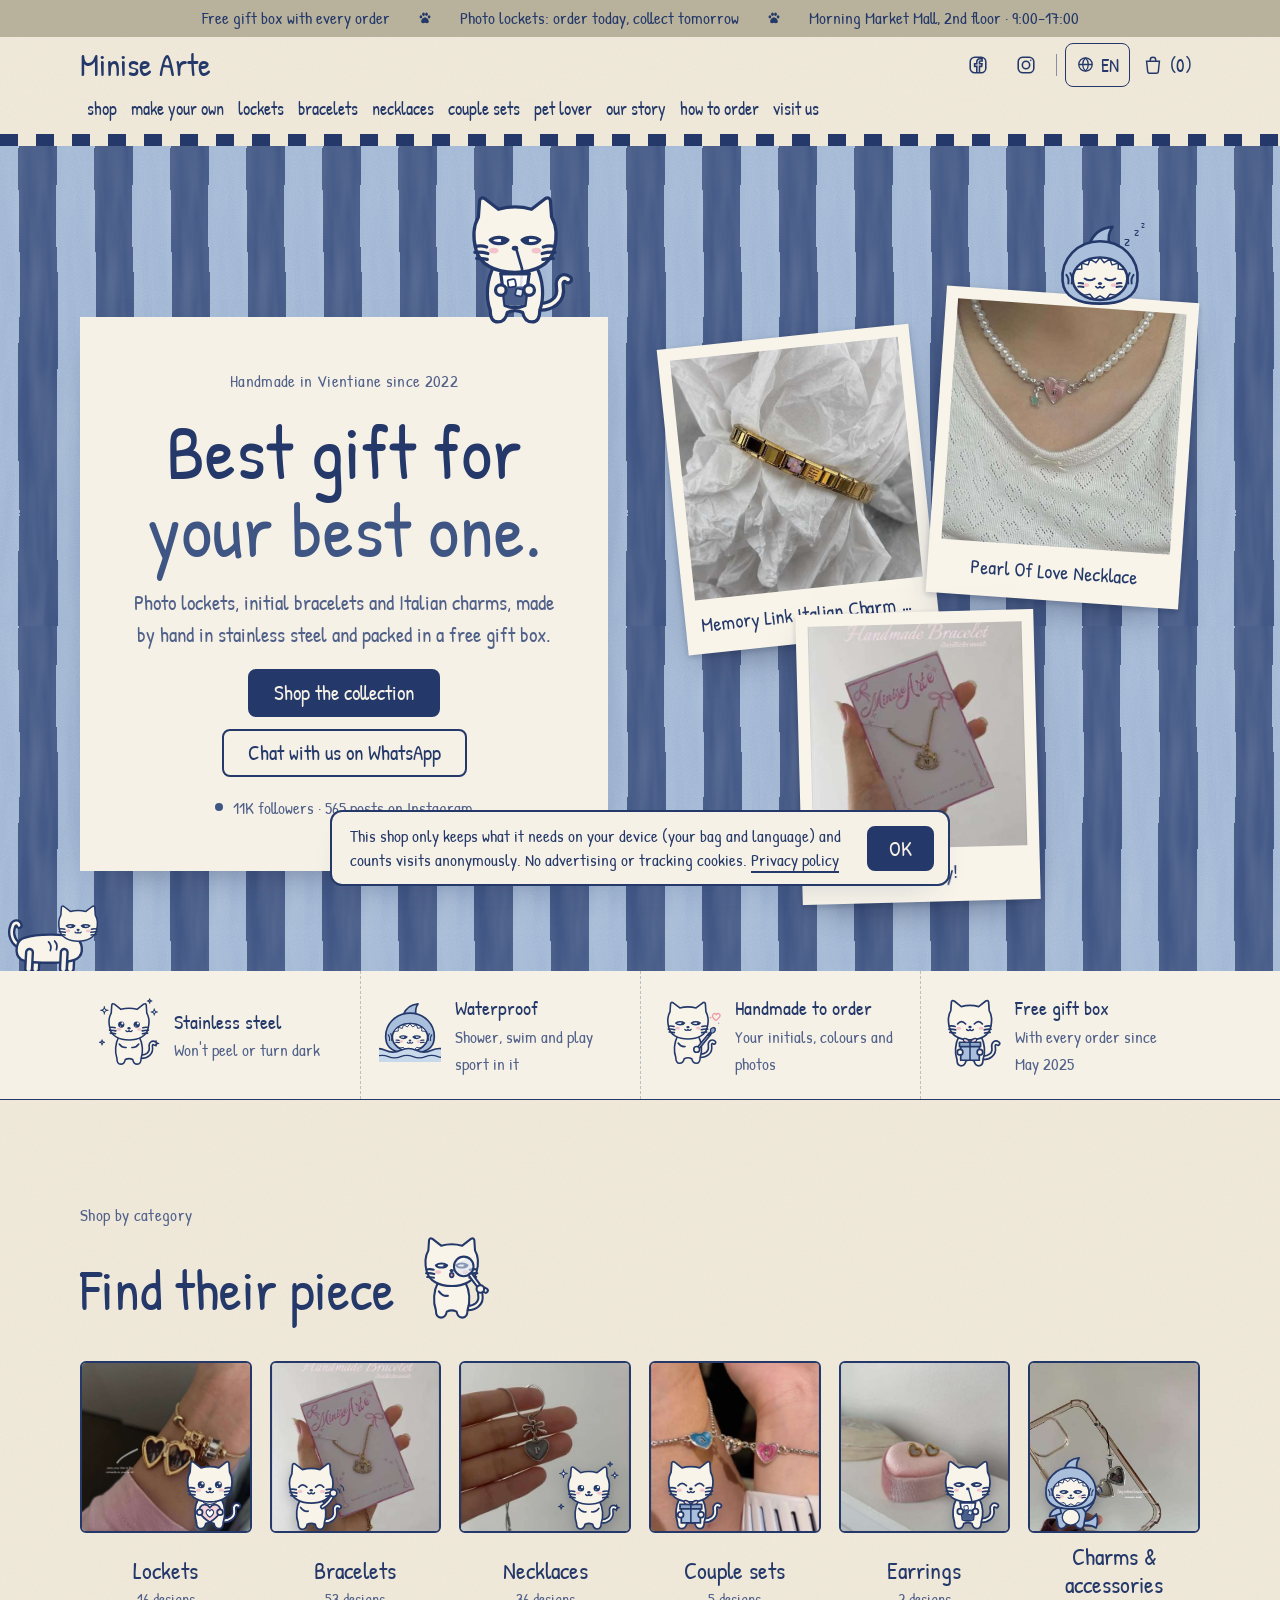
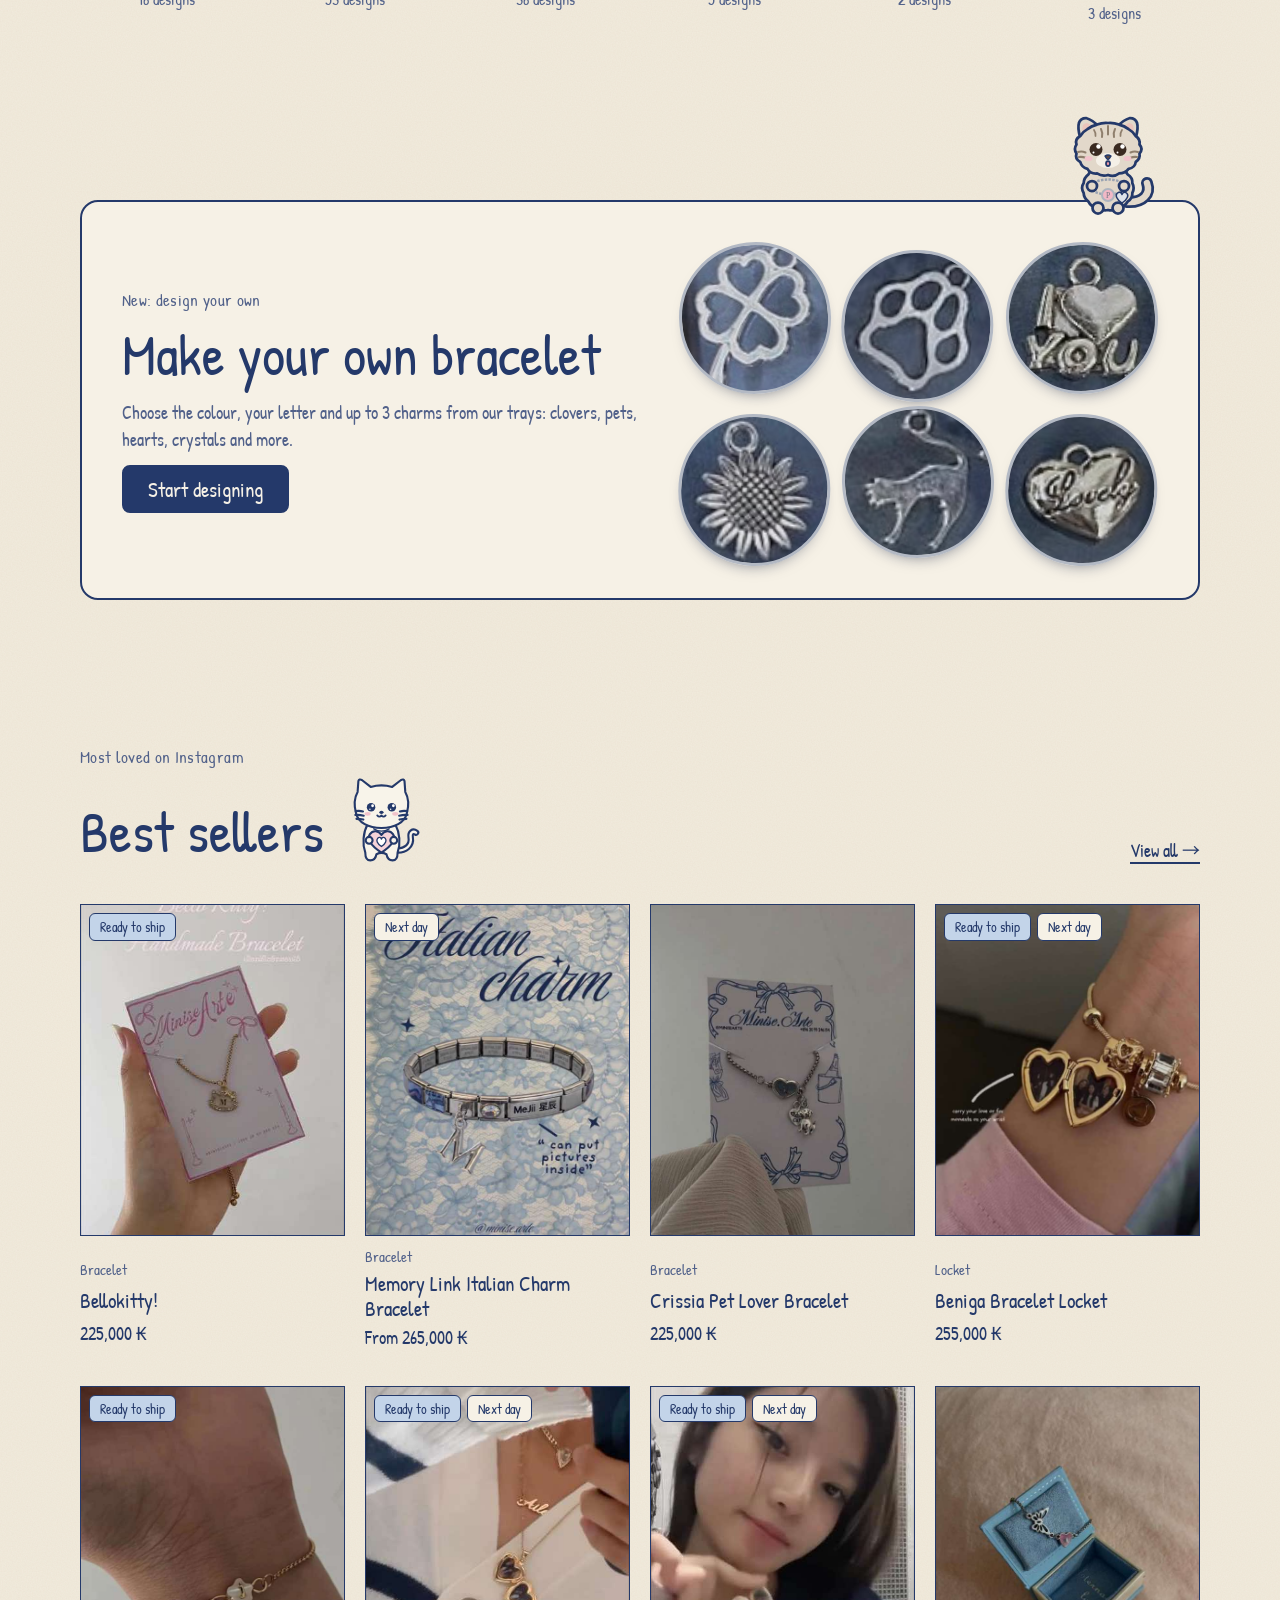
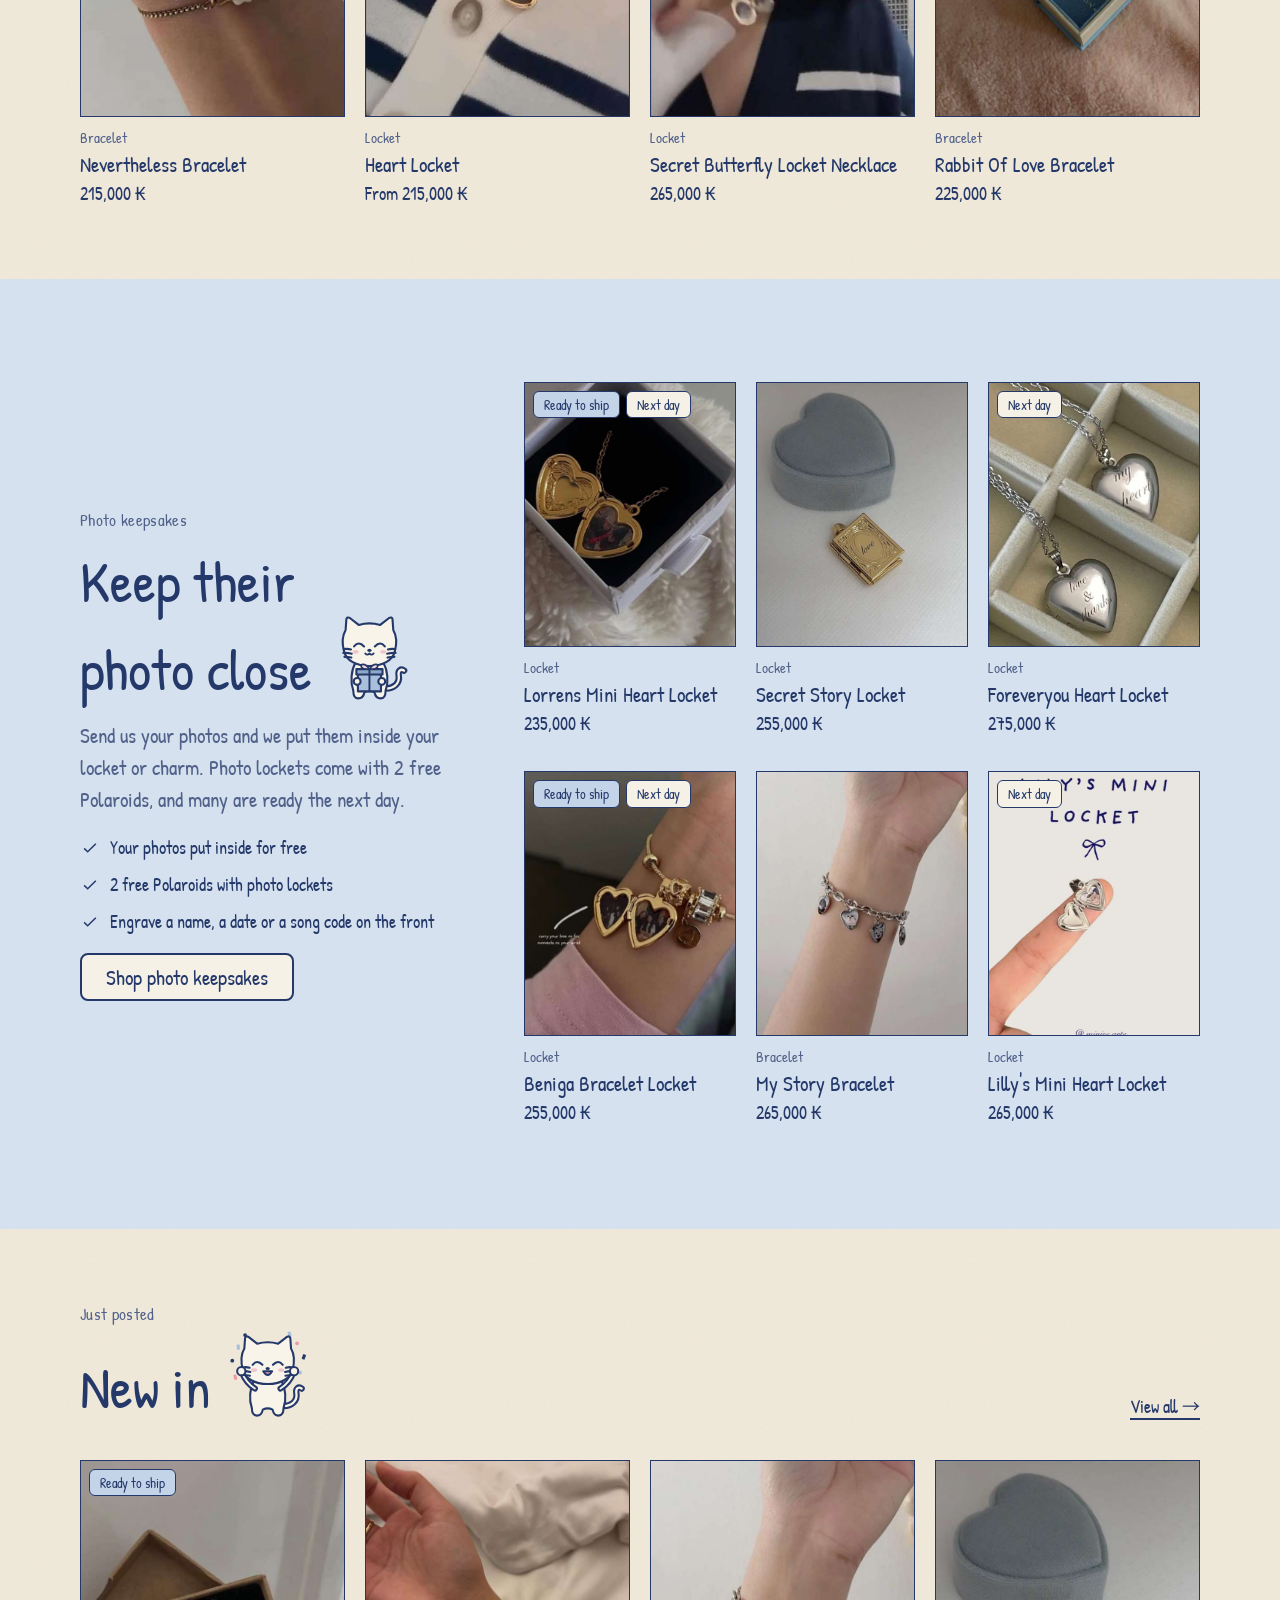
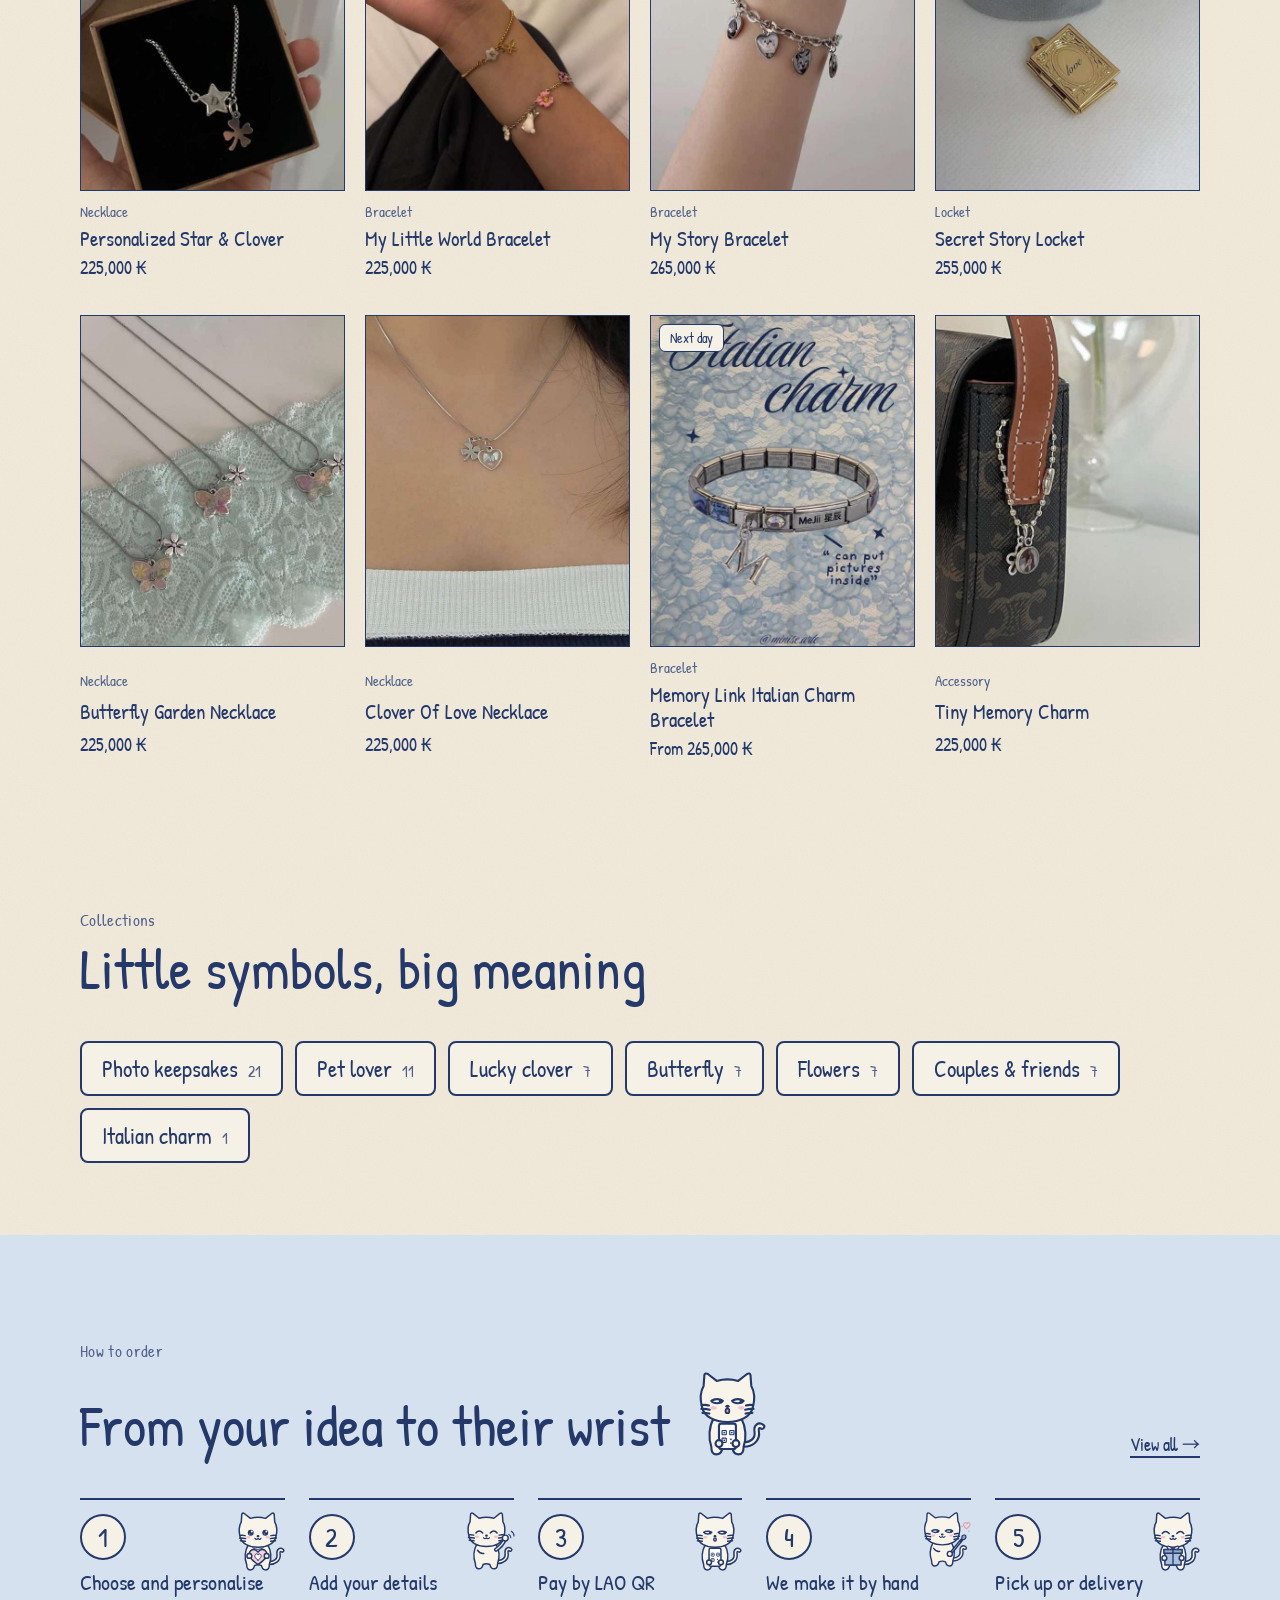
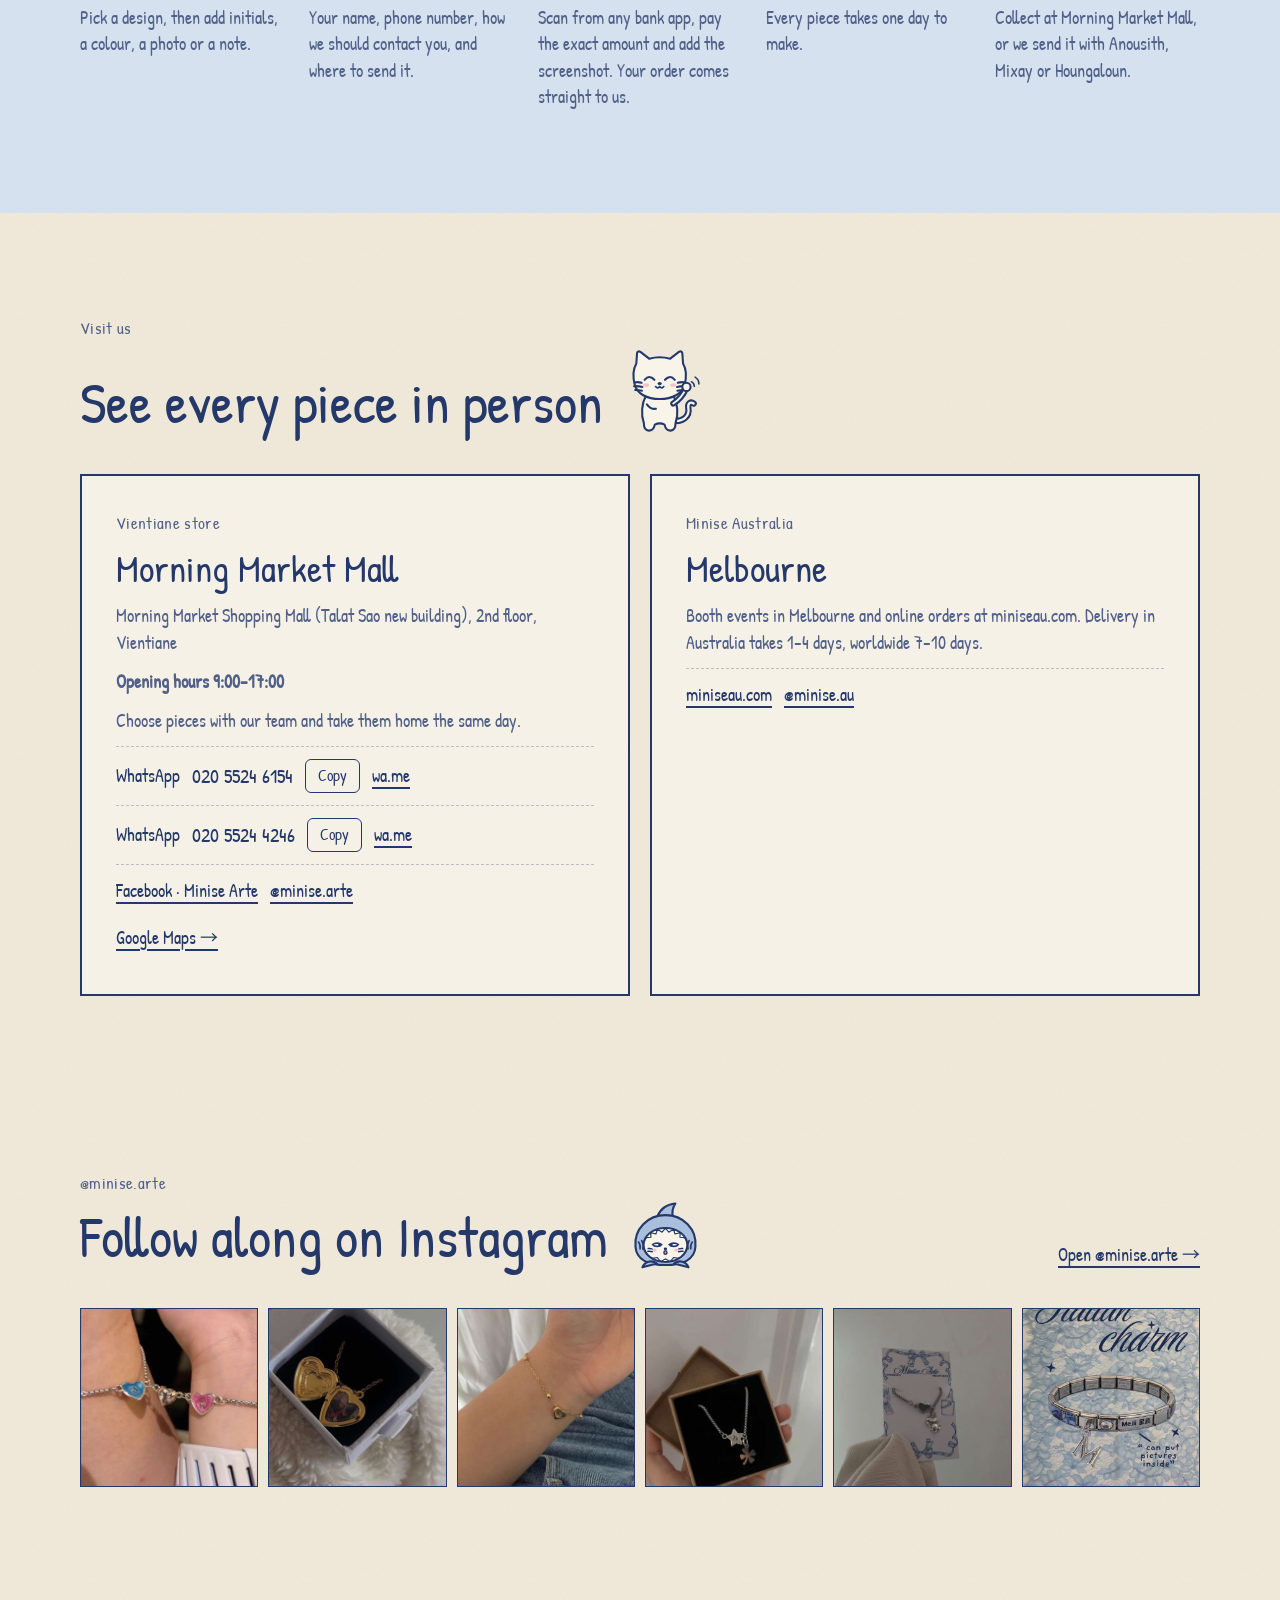
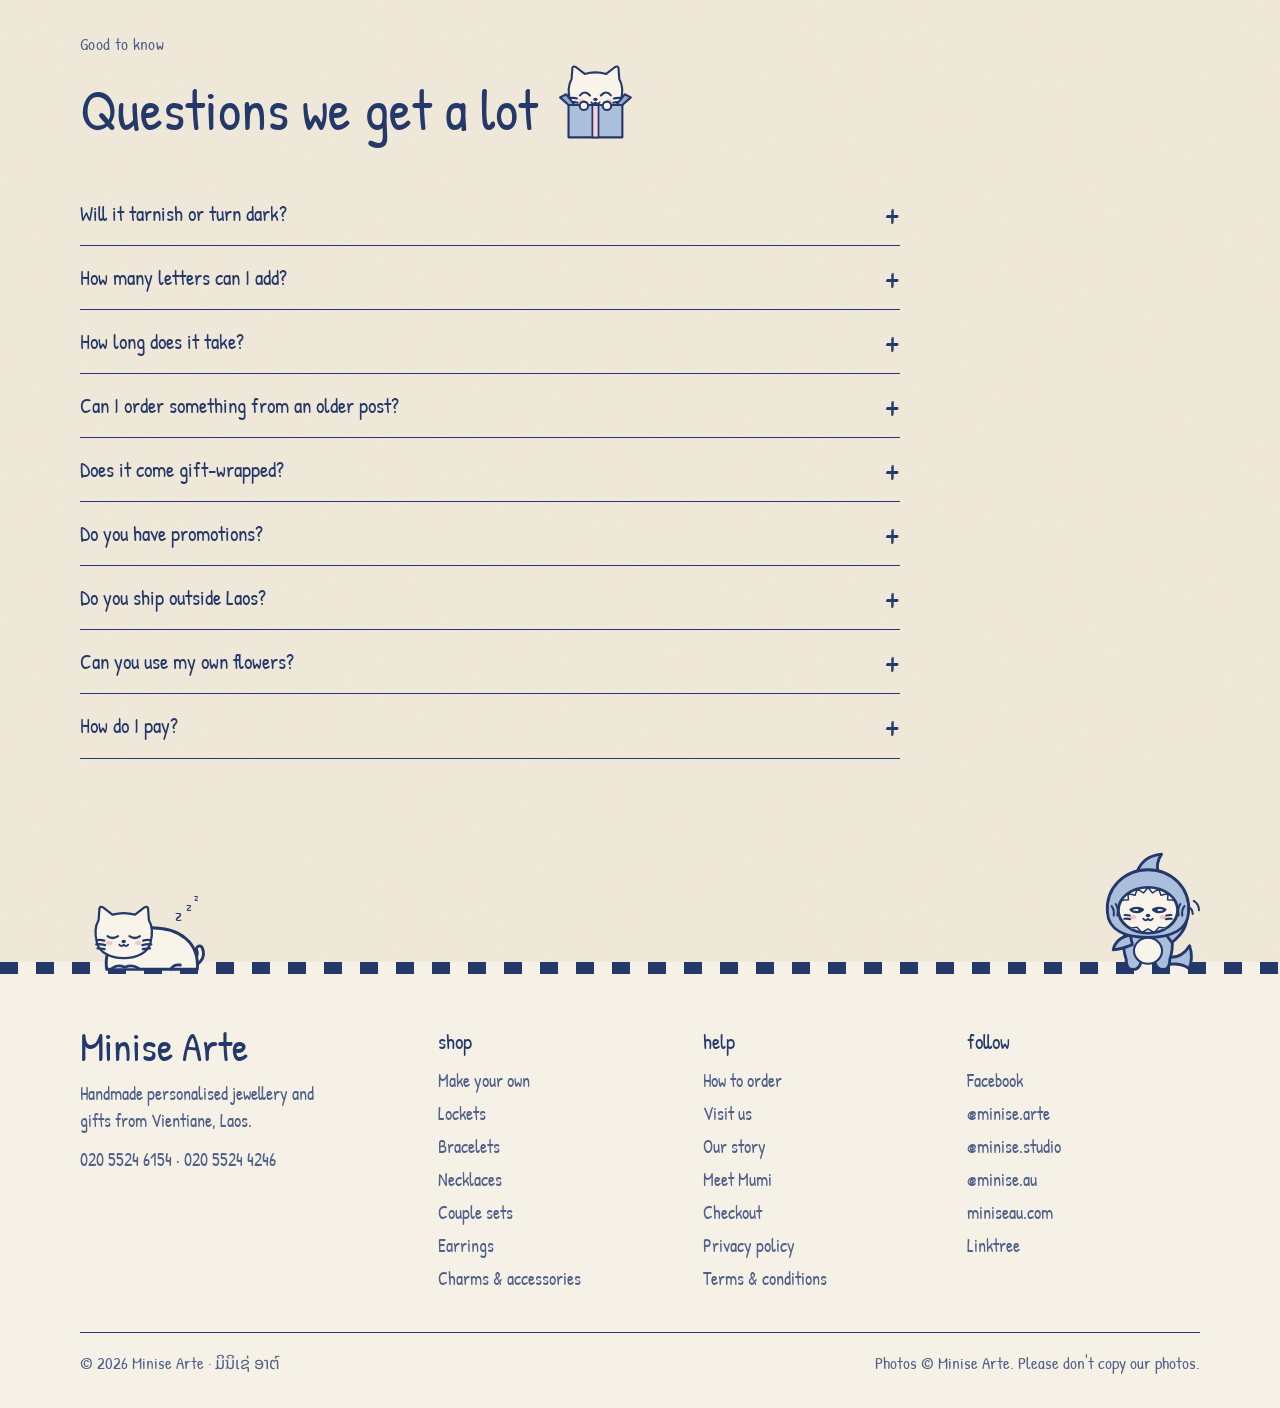
==== commit 9a6bd49f: "Add files via upload" ====
--- a/index.html
+++ b/index.html
@@ -5,9 +5,23 @@
 <meta name="viewport" content="width=device-width,initial-scale=1,viewport-fit=cover">
 <title>Minise Arte</title>
 <meta name="description" content="Minise Arte (ມິນິເຊ່ ອາຕ໌): handmade personalised lockets, initial bracelets and Italian charms from Vientiane, Laos. Free gift box with every order.">
-<meta property="og:title" content="Minise Arte">
-<meta property="og:description" content="Best gift for your best one. Handmade personalised jewellery from Vientiane.">
-<link rel="icon" href="images/logo.png">
+<link rel="canonical" href="https://minisearte.com/">
+<!-- how the shop looks when the link is shared (Facebook, WhatsApp, LINE, X) -->
+<meta property="og:type" content="website">
+<meta property="og:site_name" content="Minise Arte">
+<meta property="og:url" content="https://minisearte.com/">
+<meta property="og:title" content="Minise Arte · Handmade personalised jewellery">
+<meta property="og:description" content="Best gift for your best one. Photo lockets, initial bracelets and Italian charms, handmade in Vientiane. Free gift box with every order.">
+<meta property="og:image" content="https://minisearte.com/images/og-image.png">
+<meta property="og:image:width" content="1200">
+<meta property="og:image:height" content="630">
+<meta property="og:image:alt" content="Minise Arte: handmade personalised jewellery, with the Minise cat">
+<meta name="twitter:card" content="summary_large_image">
+<meta name="twitter:image" content="https://minisearte.com/images/og-image.png">
+<link rel="icon" href="images/favicon.svg" type="image/svg+xml">
+<link rel="icon" href="images/favicon-32.png" sizes="32x32" type="image/png">
+<link rel="apple-touch-icon" href="images/apple-touch-icon.png">
+<link rel="manifest" href="site.webmanifest">
 <link rel="preconnect" href="https://fonts.googleapis.com">
 <link rel="preconnect" href="https://fonts.gstatic.com" crossorigin>
 <link rel="stylesheet" href="https://fonts.googleapis.com/css2?family=Patrick+Hand&family=Noto+Sans+Lao:wght@400;500;600&family=Noto+Sans+SC:wght@400;500&display=swap">
@@ -29,6 +43,7 @@
     <a class="logo" href="#home" aria-label="Minise Arte home">Minise Arte</a>
     <nav class="main-nav" aria-label="Main">
       <a href="#shop" data-t="nav_shop" data-nav="shop">Shop</a>
+      <a href="#make" data-t="nav_make" data-nav="make">Make your own</a>
       <a href="#shop-locket" data-t="nav_locket" data-nav="shop-locket">Lockets</a>
       <a href="#shop-bracelet" data-t="nav_bracelet" data-nav="shop-bracelet">Bracelets</a>
       <a href="#shop-necklace" data-t="nav_necklace" data-nav="shop-necklace">Necklaces</a>
@@ -78,6 +93,7 @@
 <script src="js/products.js"></script>
 <script src="js/settings.js"></script>
 <script src="js/cats.js"></script>
+<script src="js/charms.js"></script>
 <script src="js/app.js"></script>
 </body>
 </html>
--- a/css/style.css
+++ b/css/style.css
@@ -683,3 +683,245 @@
 .main-nav.more { -webkit-mask-image: linear-gradient(90deg, #000 calc(100% - 44px), transparent); mask-image: linear-gradient(90deg, #000 calc(100% - 44px), transparent); }
 /* checkout: long step titles (Lao, Chinese) wrap before the cat sitting on the box edge */
 .co-step legend { max-width: calc(100% - 84px); }
+/* discount code */
+.code-row { display: flex; gap: 10px; align-items: flex-end; }
+.code-row input { flex: 1 1 auto; min-width: 0; text-transform: uppercase; letter-spacing: 0.04em; }
+.code-row input::placeholder { text-transform: none; letter-spacing: 0; }
+.code-row input[readonly] { background-color: var(--sky); border-bottom-color: var(--accent); }
+.code-row .btn { flex: none; min-height: 44px; padding-inline: 18px; }
+.total.discount span, .total.discount b { color: var(--accent); }
+.total.grand { border-top: 1.5px solid var(--ink); padding-top: 8px; }
+.total.grand b { font-size: 1.45rem; }
+/* 404 page */
+.nf-box { display: grid; justify-items: center; text-align: center; gap: 10px; padding-block: clamp(40px, 8vw, 90px); }
+.nf-kitty { width: 150px; transform-origin: 50% 100%; animation: kittyPop 0.7s cubic-bezier(.3, 1.5, .5, 1) 0.2s both; }
+.nf-box h1 { font-size: var(--step-3); }
+.nf-lo { color: var(--ink-2); }
+.nf-actions { display: flex; flex-wrap: wrap; justify-content: center; gap: 12px; margin-top: 10px; }
+/* privacy policy and terms */
+.legal { max-width: 760px; display: grid; gap: 26px; }
+.legal h2 { font-size: var(--step-2); margin-bottom: 6px; }
+.legal p { color: var(--ink-2); line-height: 1.65; }
+/* checkout: the agree line and the hidden spam trap */
+.hint.agree { margin-top: -8px; }
+.hp { position: absolute; left: -9999px; width: 1px; height: 1px; overflow: hidden; }
+/* first-visit privacy note */
+.cookie-note {
+  position: fixed; left: 50%; bottom: calc(14px + env(safe-area-inset-bottom, 0px)); transform: translateX(-50%); z-index: 45;
+  width: min(620px, calc(100% - 24px)); display: flex; align-items: center; gap: 14px; padding: 12px 14px 12px 18px;
+  background: var(--card); border: 2px solid var(--ink); border-radius: 12px; box-shadow: 0 16px 34px -18px var(--shadow);
+  animation: toastIn 0.4s cubic-bezier(.2, .8, .2, 1) both;
+}
+.cookie-note p { flex: 1; font-size: 0.95rem; line-height: 1.4; color: var(--ink); }
+.cookie-note .btn { flex: none; min-height: 42px; padding-inline: 20px; }
+@media (max-width: 480px) { .cookie-note { flex-direction: column; align-items: stretch; text-align: left; } }
+/* placeholders a little darker, for readability */
+input::placeholder, textarea::placeholder { opacity: 0.8; }
+
+/* ---------- Meet Mumi: the shop cat's own page ---------- */
+.mumi-hero, .mumi-end { background: var(--stripe-light) var(--stripes) 0 0 / 76px 480px repeat; }
+@media (max-width: 640px) { .mumi-hero, .mumi-end { background-size: 58px 366px; } }
+.mumi-hero { padding-block: clamp(36px, 6vw, 80px); }
+.mumi-grid { display: grid; grid-template-columns: minmax(0, 1fr) minmax(0, 0.95fr); gap: clamp(28px, 5vw, 64px); align-items: center; }
+.mumi-copy { display: grid; gap: 16px; justify-items: center; text-align: center; background: var(--card); padding: clamp(28px, 4vw, 52px) clamp(22px, 4vw, 48px); box-shadow: 0 18px 40px -24px rgba(20, 30, 60, 0.5); }
+.mumi-copy h1 { font-size: var(--step-4); line-height: 1.02; }
+html[lang="lo"] .mumi-copy h1 { font-size: clamp(2.1rem, 1.4rem + 3vw, 3.5rem); }
+.mumi-copy .lead { margin-inline: auto; }
+.mumi-names { display: flex; flex-wrap: wrap; justify-content: center; gap: 6px 10px; }
+.mumi-names span { padding: 1px 14px; border: 1.5px solid var(--ink); border-radius: 999px; background: var(--paper); font-size: 1.05rem; }
+/* the stage: a polaroid with an arched window; Mumi stands in it and talks in a bubble */
+.mumi-play { display: grid; gap: 18px; justify-items: center; }
+.mumi-stage {
+  position: relative; width: min(100%, 420px); background: var(--polaroid); padding: 14px 14px 4px; transform: rotate(1.5deg);
+  box-shadow: 0 18px 40px -18px rgba(20, 30, 60, 0.55), 0 2px 6px rgba(20, 30, 60, 0.2);
+}
+.mumi-window {
+  position: relative; aspect-ratio: 1 / 1.02; overflow: hidden; border: 2px solid var(--ink); border-radius: 999px 999px 10px 10px;
+  background: linear-gradient(var(--band) 0 81%, var(--paper-2) 81%); display: flex; align-items: flex-end; justify-content: center;
+}
+.mumi-window::after { content: ""; position: absolute; left: 0; right: 0; top: 81%; height: 10px; background: var(--checker); }
+.mumi-pet { position: relative; z-index: 1; width: 60%; margin-bottom: 7%; padding: 0; border: 0; border-radius: 40px; background: none; cursor: pointer; -webkit-tap-highlight-color: transparent; touch-action: manipulation; }
+.mumi-pet:focus-visible { outline-offset: 4px; }
+.mumi-pet::before { content: ""; position: absolute; left: 14%; right: 14%; bottom: -3%; height: 9%; border-radius: 50%; background: radial-gradient(closest-side, rgba(36, 57, 106, 0.28), transparent); }
+.mumi-fig { position: relative; display: block; transform-origin: 50% 100%; }
+.mumi-fig.jump { animation: kittyJump 0.6s ease; }
+.mumi-pet:hover .mumi-fig:not(.jump) .kitty { animation: kittyWiggle 0.6s ease; transform-origin: 50% 100%; }
+.mumi-says {
+  position: absolute; z-index: 3; left: -10px; top: 7%; max-width: 60%; padding: 8px 13px; background: var(--card); border: 2px solid var(--ink); border-radius: 14px;
+  font-size: 1.08rem; line-height: 1.3; box-shadow: 0 12px 24px -16px var(--shadow); transform: rotate(-3deg); transform-origin: 80% 100%;
+}
+.mumi-says::after { content: ""; position: absolute; right: 26px; bottom: -11px; width: 18px; height: 18px; background: var(--card); border-right: 2px solid var(--ink); border-bottom: 2px solid var(--ink); transform: rotate(45deg); }
+.mumi-says.pop { animation: mumiSay 0.4s cubic-bezier(.3, 1.4, .5, 1) both; }
+@keyframes mumiSay { from { opacity: 0; transform: rotate(-3deg) translateY(10px) scale(0.7); } to { opacity: 1; transform: rotate(-3deg); } }
+.mumi-cap { display: flex; flex-wrap: wrap; justify-content: space-between; gap: 2px 12px; padding: 10px 6px 8px; font-size: 1.08rem; color: var(--pol-ink); }
+.mumi-cap .tn { color: var(--ink-2); }
+.mumi-heart { position: absolute; left: 50%; top: 42%; z-index: 4; width: 30px; pointer-events: none; animation: mumiHeart 1.3s ease-out both; }
+@keyframes mumiHeart {
+  0% { opacity: 0; transform: translate(-50%, 0) scale(0.3); }
+  20% { opacity: 1; transform: translate(-50%, -14px) scale(1); }
+  100% { opacity: 0; transform: translate(calc(-50% + var(--x, 0px)), -150px) rotate(var(--r, 0deg)) scale(1.15); }
+}
+/* what Mumi does next */
+.mumi-acts { display: grid; gap: 10px; justify-items: center; width: min(100%, 460px); background: var(--card); padding: 12px 14px 14px; box-shadow: 0 14px 30px -22px rgba(20, 30, 60, 0.6); }
+.mumi-acts > p { font-size: 1.1rem; }
+.mumi-btns { display: grid; grid-template-columns: repeat(3, minmax(0, 1fr)); gap: 8px; width: 100%; }
+.mumi-btns button {
+  display: flex; align-items: center; gap: 6px; min-width: 0; min-height: 48px; padding: 4px 10px 4px 5px; border: 2px solid var(--ink); border-radius: 999px;
+  background: var(--paper); font-size: 1.02rem; line-height: 1.15; text-align: left; transition: background 0.2s ease, color 0.2s ease, transform 0.15s ease;
+}
+.mumi-btns button:hover { background: var(--sky); }
+.mumi-btns button:active { transform: scale(0.96); }
+.mumi-btns button[aria-pressed="true"] { background: var(--ink); color: var(--on-btn); }
+.mo-kitty { flex: none; width: 36px; height: 36px; display: flex; align-items: flex-end; justify-content: center; padding: 3px 3px 0; border-radius: 50%; background: var(--card); overflow: hidden; }
+.mo-kitty .kitty { max-height: 100%; }
+@media (max-width: 820px) { .mumi-grid { grid-template-columns: 1fr; } }
+@media (max-width: 380px) { .mumi-btns { grid-template-columns: repeat(2, minmax(0, 1fr)); } }
+/* staff card */
+.mumi-id-grid { display: grid; grid-template-columns: minmax(0, 0.9fr) minmax(0, 1.1fr); gap: clamp(28px, 5vw, 64px); align-items: center; }
+.mumi-id-copy { display: grid; gap: 12px; }
+.mumi-id-copy h2 { font-size: var(--step-3); }
+.mumi-id-hold { position: relative; width: 100%; max-width: 540px; justify-self: center; transform: rotate(-1.2deg); }
+.mumi-id-hold::before { content: ""; position: absolute; z-index: 2; left: 50%; top: -14px; width: 96px; height: 28px; margin-left: -48px; background: rgba(246, 241, 230, 0.75); box-shadow: 0 1px 3px rgba(20, 30, 60, 0.2); transform: rotate(3deg); }
+.mumi-id { background: var(--card); border: 2px solid var(--ink); border-radius: 16px; overflow: hidden; box-shadow: 0 22px 40px -26px rgba(20, 30, 60, 0.6); }
+.mid-top { position: relative; display: flex; justify-content: space-between; gap: 10px; padding: 9px 18px 11px; background: var(--ink); color: var(--on-btn); font-size: 1.1rem; }
+.mid-top::after { content: ""; position: absolute; left: 0; right: 0; top: 100%; height: 10px; background: var(--checker); }
+.mid-body { display: grid; grid-template-columns: 140px minmax(0, 1fr); gap: 20px; padding: 28px 18px 8px; }
+.mid-photo { align-self: start; background: var(--polaroid); padding: 8px 8px 0; box-shadow: 0 8px 18px -10px rgba(20, 30, 60, 0.5); transform: rotate(-3deg); }
+.mid-photo .ph { display: flex; align-items: flex-end; justify-content: center; aspect-ratio: 1 / 1.1; padding: 10px 12px 0; background: var(--band); overflow: hidden; }
+.mid-photo b { display: block; padding: 6px 0 8px; font-weight: 400; font-size: 0.95rem; text-align: center; }
+.mid-list { margin: 0; display: grid; gap: 6px; }
+.mid-list div { display: grid; grid-template-columns: minmax(0, 0.8fr) minmax(0, 1.3fr); gap: 10px; padding-bottom: 6px; border-bottom: 1.5px dashed var(--line); }
+.mid-list dt { color: var(--ink-2); font-size: 0.95rem; }
+.mid-list dd { margin: 0; line-height: 1.3; }
+.mid-foot { display: flex; align-items: center; justify-content: flex-end; gap: 10px; padding: 6px 18px 14px; color: var(--ink-2); font-size: 0.95rem; }
+.mid-paw { width: 36px; transform: rotate(14deg); }
+@media (max-width: 820px) { .mumi-id-grid { grid-template-columns: 1fr; } }
+@media (max-width: 520px) { .mid-body { grid-template-columns: 1fr; } .mid-photo { width: 140px; justify-self: center; } }
+/* a day with Mumi */
+.mumi-day { list-style: none; margin: 0; padding: 0; display: grid; grid-template-columns: repeat(3, minmax(0, 1fr)); gap: 18px; }
+.mumi-day li { position: relative; display: grid; justify-items: center; align-content: start; gap: 10px; padding: 46px 16px 20px; text-align: center; background: var(--card); border: 2px solid var(--ink); border-radius: 16px; }
+.md-time { position: absolute; left: 12px; top: 10px; padding: 0 10px; border-radius: 999px; background: var(--sky); font-size: 1.15rem; }
+.md-kitty { display: flex; align-items: flex-end; justify-content: center; width: 110px; height: 104px; }
+.md-kitty .kitty { max-height: 100%; }
+.mumi-day p { font-size: 1.12rem; line-height: 1.3; text-wrap: balance; }
+@media (max-width: 820px) { .mumi-day { grid-template-columns: repeat(2, minmax(0, 1fr)); gap: 14px; } .md-kitty { width: 92px; height: 88px; } }
+@media (max-width: 340px) { .mumi-day { grid-template-columns: 1fr; } }
+/* the end: Mumi in a box on top of the card */
+.mumi-end { padding-block: clamp(96px, 11vw, 128px) clamp(48px, 7vw, 80px); }
+.mumi-end-card { position: relative; max-width: 640px; margin-inline: auto; display: grid; gap: 14px; justify-items: center; text-align: center; background: var(--card); padding: clamp(36px, 5vw, 52px) clamp(22px, 4vw, 44px) clamp(28px, 4vw, 44px); box-shadow: 0 18px 40px -24px rgba(20, 30, 60, 0.5); }
+.mumi-end-card h2 { font-size: var(--step-3); }
+.mumi-end-card p { color: var(--ink-2); max-width: 34em; }
+.end-kitty { position: absolute; left: 50%; bottom: calc(100% - 10px); width: 112px; margin-left: -56px; transform-origin: 50% 100%; animation: kittyPop 0.7s cubic-bezier(.3, 1.5, .5, 1) 0.3s both; }
+@media (prefers-reduced-motion: reduce) { .mumi-says.pop, .mumi-fig.jump, .end-kitty { animation: none; } }
+
+/* ---------- Make your own bracelet (with Peni) ---------- */
+.mk-price { display: inline-block; justify-self: start; padding: 2px 14px; border: 1.5px solid var(--ink); border-radius: 999px; background: var(--card); font-size: 1.05rem; }
+.mk-sec { padding-top: 8px; }
+.mk-grid { display: grid; grid-template-columns: minmax(0, 0.9fr) minmax(0, 1.1fr); gap: clamp(24px, 4vw, 48px); align-items: start; }
+.mk-side { position: sticky; top: calc(env(safe-area-inset-top, 0px) + 150px); display: grid; gap: 18px; }
+.mk-card { position: relative; background: var(--stripe-light) var(--stripes) 0 0 / 76px 480px repeat; padding: 14px; box-shadow: 0 18px 40px -24px rgba(20, 30, 60, 0.5); }
+.mk-stage { position: relative; background: var(--card); aspect-ratio: 360 / 230; overflow: hidden; }
+.mk-chain { position: absolute; inset: 0; width: 100%; height: 100%; }
+.mk-hang { position: absolute; width: 17%; transform: translateX(-50%); animation: mkSwing 2.6s ease-in-out infinite; transform-origin: 50% 0; }
+.mk-hang:nth-of-type(2) { animation-delay: -0.9s; }
+.mk-hang:nth-of-type(3) { animation-delay: -1.7s; }
+@keyframes mkSwing { 0%, 100% { transform: translateX(-50%) rotate(-5deg); } 50% { transform: translateX(-50%) rotate(5deg); } }
+.mk-hang .ch-img { display: block; width: 100%; aspect-ratio: 1; border-radius: 50%; border: 3px solid #b3b9c4; box-shadow: 0 6px 12px -6px rgba(20, 30, 60, 0.55); }
+.mk-peni { position: relative; display: flex; align-items: flex-end; gap: 10px; margin-top: 10px; }
+.mk-peni-kitty { flex: none; width: clamp(78px, 9vw, 104px); margin-bottom: -4px; }
+.mk-say { position: relative; flex: 1; min-width: 0; margin-bottom: 18px; padding: 8px 13px; background: var(--card); border: 2px solid var(--ink); border-radius: 14px; font-size: 1.05rem; line-height: 1.3; }
+.mk-say::after { content: ""; position: absolute; left: -11px; bottom: 14px; width: 16px; height: 16px; background: var(--card); border-left: 2px solid var(--ink); border-bottom: 2px solid var(--ink); transform: rotate(45deg); }
+.mk-say.pop { animation: mumiSay 0.4s cubic-bezier(.3, 1.4, .5, 1) both; }
+.mk-sum { display: grid; gap: 12px; background: var(--card); border: 2px solid var(--ink); border-radius: 14px; padding: 16px 18px 18px; }
+.mk-sum-h { font-size: var(--step-2); }
+.mk-dl { margin: 0; display: grid; grid-template-columns: repeat(2, minmax(0, 1fr)); gap: 8px 16px; }
+.mk-dl div { display: grid; gap: 2px; }
+.mk-dl dt { color: var(--ink-2); font-size: 0.92rem; }
+.mk-dl dd { margin: 0; display: flex; align-items: center; gap: 8px; font-size: 1.15rem; }
+.mk-swatch { width: 18px; height: 18px; border-radius: 50%; border: 2px solid #b3b9c4; flex: none; }
+.mk-picked { list-style: none; margin: 0; padding: 0; display: grid; gap: 6px; }
+.mk-picked li { display: flex; align-items: center; gap: 10px; }
+.mk-picked li.none { color: var(--ink-2); }
+.mk-picked small { color: var(--ink-2); }
+.ch-dot { width: 34px; height: 34px; border-radius: 50%; flex: none; border: 2px solid #b3b9c4; }
+.mk-money { display: grid; gap: 4px; padding-top: 10px; border-top: 1.5px dashed var(--line); }
+.mk-money p { display: flex; justify-content: space-between; gap: 12px; color: var(--ink-2); }
+.mk-money b { font-weight: 400; color: var(--ink); }
+.mk-money .grand { color: var(--ink); font-size: 1.2rem; padding-top: 4px; }
+.mk-money .grand b { font-size: 1.45rem; }
+.mk-steps { display: grid; gap: 18px; }
+.mk-step { margin: 0; min-width: 0; display: grid; gap: 12px; padding: 16px 18px 20px; border: 2px solid var(--ink); border-radius: 14px; background: var(--card); }
+.mk-step legend { float: left; width: 100%; display: flex; align-items: center; gap: 10px; padding: 0; font-family: var(--f-display); font-size: var(--step-2); line-height: 1.2; }
+.mk-step legend + * { clear: both; }
+.mk-step .num { display: inline-grid; place-items: center; width: 34px; height: 34px; flex: none; border-radius: 50%; background: var(--ink); color: var(--on-btn); font-size: 1.1rem; }
+.mk-step .hint { color: var(--ink-2); font-size: 0.95rem; }
+.mk-step textarea { width: 100%; min-height: 84px; padding: 10px 12px; border: 1.5px solid var(--ink); border-radius: 10px; background: var(--paper); font-size: 1rem; resize: vertical; }
+/* colours and letters: real radio buttons, drawn as discs and tiles */
+.mk-sws { display: grid; grid-template-columns: repeat(6, minmax(0, 1fr)); gap: 8px; }
+.mk-sw, .mk-l { position: relative; cursor: pointer; }
+.mk-sw input, .mk-l input { position: absolute; opacity: 0; width: 1px; height: 1px; }
+.mk-sw { display: grid; justify-items: center; gap: 6px; padding: 10px 6px 8px; border: 2px solid transparent; border-radius: 12px; text-align: center; font-size: 1rem; }
+.mk-sw .dot { width: 46px; height: 46px; border-radius: 50%; border: 4px solid #b3b9c4; box-shadow: inset 0 -4px 8px rgba(0, 0, 0, 0.08); }
+.mk-sw:hover { background: var(--paper); }
+.mk-sw:has(input:checked) { border-color: var(--ink); background: var(--paper); }
+.mk-sw input:focus-visible + .dot, .mk-l input:focus-visible + span { outline: 2px solid var(--focus); outline-offset: 3px; }
+.mk-ls { display: grid; grid-template-columns: repeat(9, minmax(0, 1fr)); gap: 6px; }
+.mk-l span { display: grid; place-items: center; aspect-ratio: 1; border: 1.5px solid var(--ink); border-radius: 50%; background: var(--paper); font-family: Georgia, "Times New Roman", serif; font-size: 1.15rem; transition: background 0.15s ease, color 0.15s ease, transform 0.15s ease; }
+.mk-l:hover span { background: var(--sky); }
+.mk-l input:checked + span { background: var(--ink); color: var(--on-btn); transform: scale(1.06); }
+/* charms */
+.mk-tabs { display: flex; flex-wrap: wrap; gap: 8px; }
+.mk-tab { min-height: 44px; padding: 4px 14px; border: 2px solid var(--ink); border-radius: 999px; background: var(--paper); font-size: 1rem; }
+.mk-tab span { color: var(--ink-2); }
+.mk-tab[aria-pressed="true"] { background: var(--ink); color: var(--on-btn); }
+.mk-tab[aria-pressed="true"] span { color: var(--sky); }
+.mk-count { color: var(--ink-2); font-size: 0.95rem; }
+.mk-chs { display: grid; grid-template-columns: repeat(auto-fill, minmax(96px, 1fr)); gap: 10px; }
+.mk-ch { position: relative; display: grid; gap: 4px; justify-items: center; align-content: start; min-width: 0; padding: 6px 6px 8px; border: 2px solid var(--line); border-radius: 12px; background: var(--paper); text-align: center; transition: border-color 0.15s ease, transform 0.15s ease; }
+.mk-ch .ch-img { width: 100%; aspect-ratio: 1; border-radius: 8px; }
+.mk-ch .ch-name { font-size: 0.9rem; line-height: 1.15; }
+.mk-ch .ch-code { position: absolute; left: 10px; top: 9px; padding: 0 6px; border-radius: 999px; background: rgba(246, 241, 230, 0.9); font-size: 0.78rem; }
+.mk-ch:hover { border-color: var(--ink); }
+.mk-ch[aria-pressed="true"] { border-color: var(--ink); background: var(--sky); box-shadow: 0 0 0 2px var(--ink) inset; }
+.mk-ch[aria-pressed="true"]::after { content: "✓"; position: absolute; right: 8px; top: 7px; display: grid; place-items: center; width: 26px; height: 26px; border-radius: 50%; background: var(--ink); color: var(--on-btn); font-size: 0.95rem; }
+.mk-ch[aria-disabled="true"] { opacity: 0.5; }
+/* phones: the total and the button stay at the bottom of the screen */
+.mk-bar { display: none; }
+@media (max-width: 900px) {
+  .mk-grid { grid-template-columns: 1fr; }
+  .mk-side { position: static; }
+  .mk-sec { padding-bottom: 110px; }
+  .mk-bar {
+    position: fixed; left: 0; right: 0; bottom: 0; z-index: 30; display: flex; align-items: center; justify-content: space-between; gap: 12px;
+    padding: 10px max(var(--gutter), env(safe-area-inset-right, 0px)) calc(10px + env(safe-area-inset-bottom, 0px)) max(var(--gutter), env(safe-area-inset-left, 0px));
+    background: var(--card); border-top: 2px solid var(--ink); box-shadow: 0 -12px 24px -18px var(--shadow);
+  }
+  .mk-bar div { display: grid; min-width: 0; }
+  .mk-bar small { color: var(--ink-2); font-size: 0.85rem; white-space: nowrap; overflow: hidden; text-overflow: ellipsis; }
+  .mk-bar b { font-weight: 400; font-size: 1.35rem; }
+  .mk-bar .btn { flex: none; }
+}
+@media (max-width: 560px) { .mk-sws { grid-template-columns: repeat(3, minmax(0, 1fr)); } .mk-ls { grid-template-columns: repeat(7, minmax(0, 1fr)); } .mk-chs { grid-template-columns: repeat(3, minmax(0, 1fr)); gap: 8px; } }
+@media (max-width: 360px) { .mk-chs { grid-template-columns: repeat(2, minmax(0, 1fr)); } }
+/* home: the teaser card */
+.mk-teaser { position: relative; display: grid; grid-template-columns: minmax(0, 1fr) minmax(0, 0.9fr); gap: 24px; align-items: center; padding: clamp(24px, 4vw, 40px); padding-right: clamp(24px, 4vw, 40px); border: 2px solid var(--ink); border-radius: 18px; background: var(--card); text-decoration: none; color: var(--ink); }
+.mk-teaser-copy { display: grid; gap: 12px; justify-items: start; }
+.mk-teaser-copy h2 { font-size: var(--step-3); }
+.mk-teaser-copy p:not(.eyebrow) { color: var(--ink-2); max-width: 32em; }
+.mk-teaser-charms { display: grid; grid-template-columns: repeat(3, minmax(0, 1fr)); gap: 12px; }
+.mk-teaser-charms .ch-img { display: block; aspect-ratio: 1; border-radius: 50%; border: 3px solid #b3b9c4; box-shadow: 0 8px 16px -10px rgba(20, 30, 60, 0.6); }
+.mk-teaser-charms .ch-img:nth-child(odd) { transform: rotate(-6deg); }
+.mk-teaser-charms .ch-img:nth-child(even) { transform: rotate(5deg) translateY(8px); }
+.mk-teaser:hover .btn { background: var(--stripe-dark); }
+.teaser-kitty { position: absolute; right: clamp(16px, 4vw, 40px); bottom: calc(100% - 14px); width: clamp(78px, 9vw, 100px); transform-origin: 50% 100%; animation: kittyPop 0.7s cubic-bezier(.3, 1.5, .5, 1) 0.4s both; }
+@media (max-width: 760px) { .mk-teaser { grid-template-columns: 1fr; } .mk-teaser-charms { grid-template-columns: repeat(6, minmax(0, 1fr)); gap: 8px; } }
+/* Mumi's page: Peni */
+.peni-grid { display: grid; grid-template-columns: minmax(0, 0.8fr) minmax(0, 1.2fr); gap: clamp(28px, 5vw, 64px); align-items: center; }
+.peni-pic { position: relative; display: grid; place-items: end center; aspect-ratio: 1 / 0.9; border: 2px solid var(--ink); border-radius: 999px 999px 18px 18px; background: linear-gradient(var(--band) 0 78%, var(--paper-2) 78%); overflow: hidden; }
+.peni-kitty { width: 54%; margin-bottom: 6%; }
+.peni-kitty2 { position: absolute; left: 4%; bottom: 3%; width: 30%; }
+.peni-copy { display: grid; gap: 14px; justify-items: start; }
+.peni-copy h2 { font-size: var(--step-3); }
+.peni-copy .mumi-names { justify-content: flex-start; }
+@media (max-width: 760px) { .peni-grid { grid-template-columns: 1fr; } .peni-pic { max-width: 380px; width: 100%; justify-self: center; } }
+@media (prefers-reduced-motion: reduce) { .mk-hang, .mk-say.pop, .teaser-kitty { animation: none; } }
--- a/css/cats.css
+++ b/css/cats.css
@@ -87,6 +87,11 @@
 .k-finwave { transform-origin: 2% 82%; animation: kWave 1.1s ease-in-out infinite; }
 .k-sharktail { transform-origin: 0% 55%; animation: kTail 1.5s ease-in-out infinite; }
 @keyframes kFin { 0%, 100% { transform: rotate(0); } 50% { transform: rotate(8deg); } }
+/* Peni: the raised paw waves; the bracelet swings and its heart charm dangles */
+.kitty-peniWave .k-wave { transform-box: view-box; transform-origin: 134px 162px; animation: kWave 1.1s ease-in-out infinite; }
+.k-swing { transform-origin: 50% 0%; animation: kSwing 2.6s ease-in-out infinite; }
+.k-charm { transform-origin: 30% 0%; animation: kSwing 1.7s ease-in-out infinite reverse; }
+@keyframes kSwing { 0%, 100% { transform: rotate(-4deg); } 50% { transform: rotate(4deg); } }
 /* swim: bobbing in the waves */
 .k-bob { transform-origin: 50% 100%; animation: kBob 2.6s ease-in-out infinite; }
 .k-waves { animation: kWaves 2.4s linear infinite; }
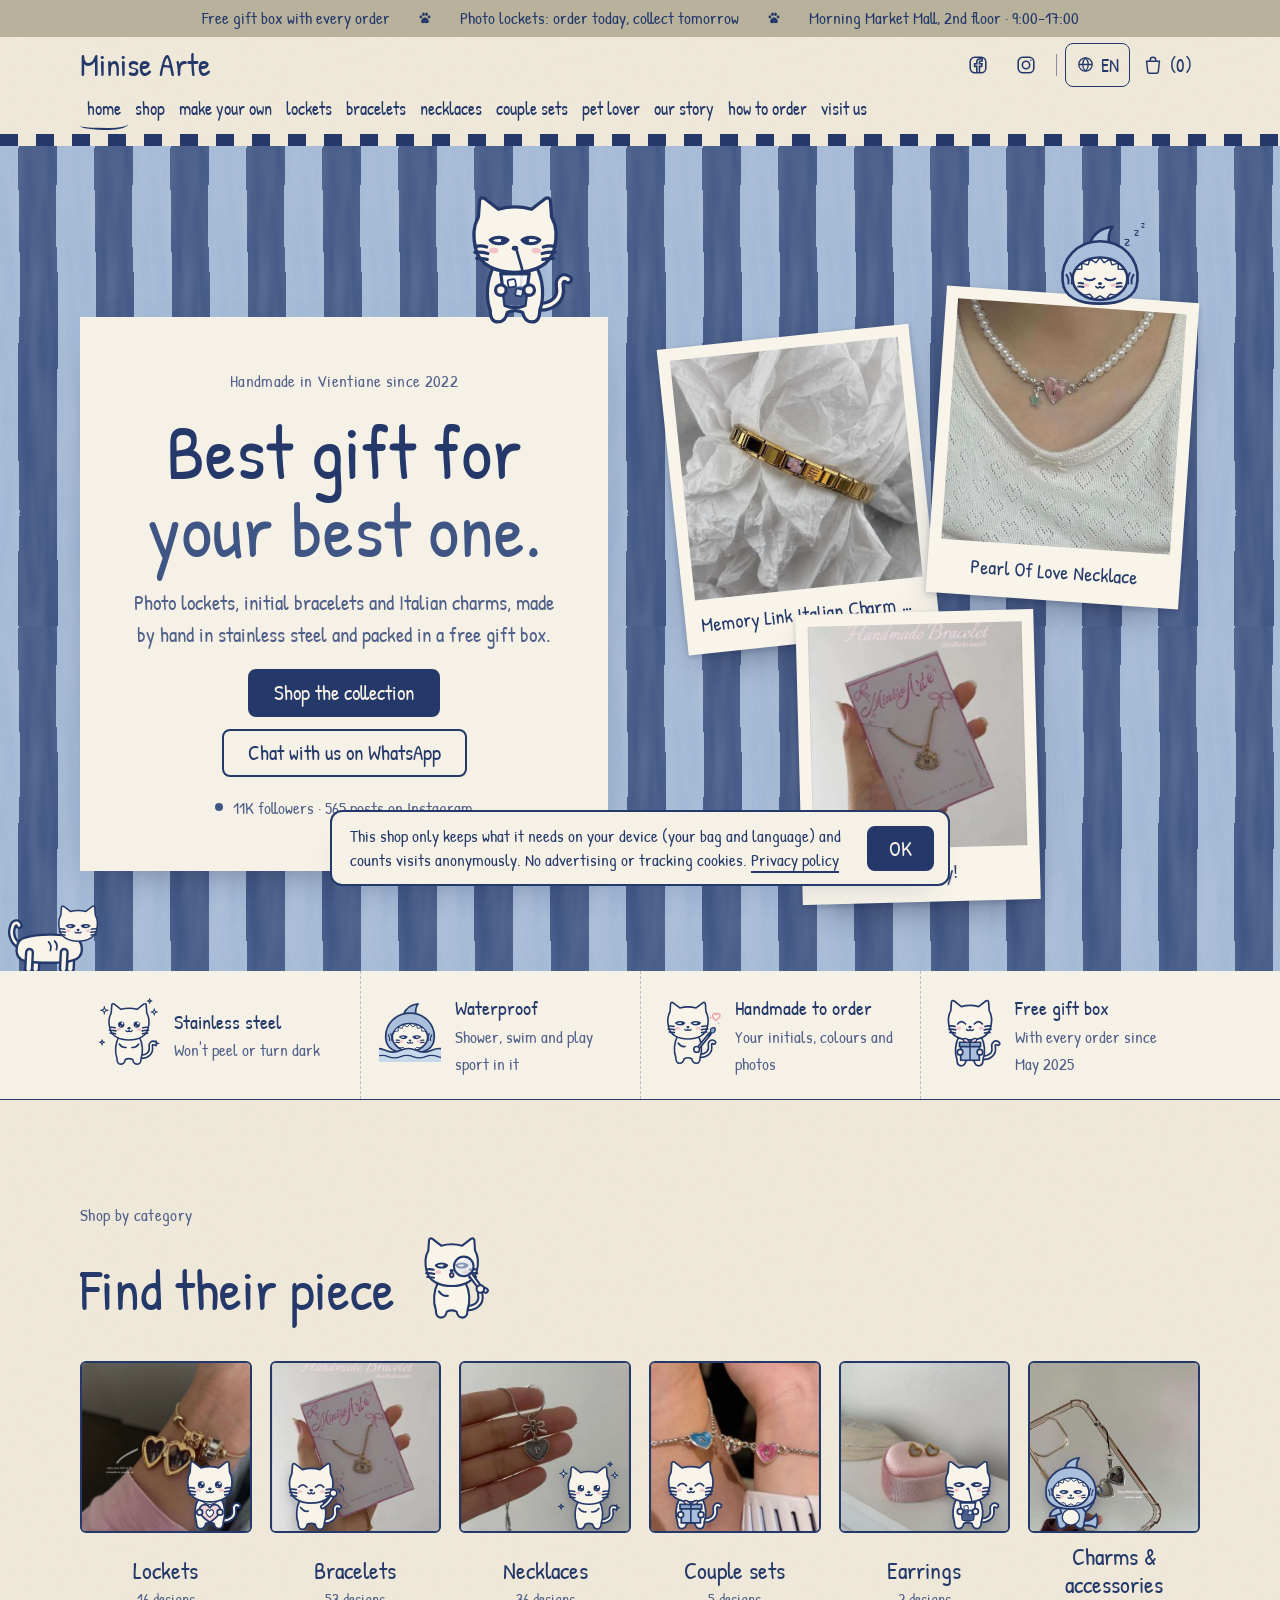
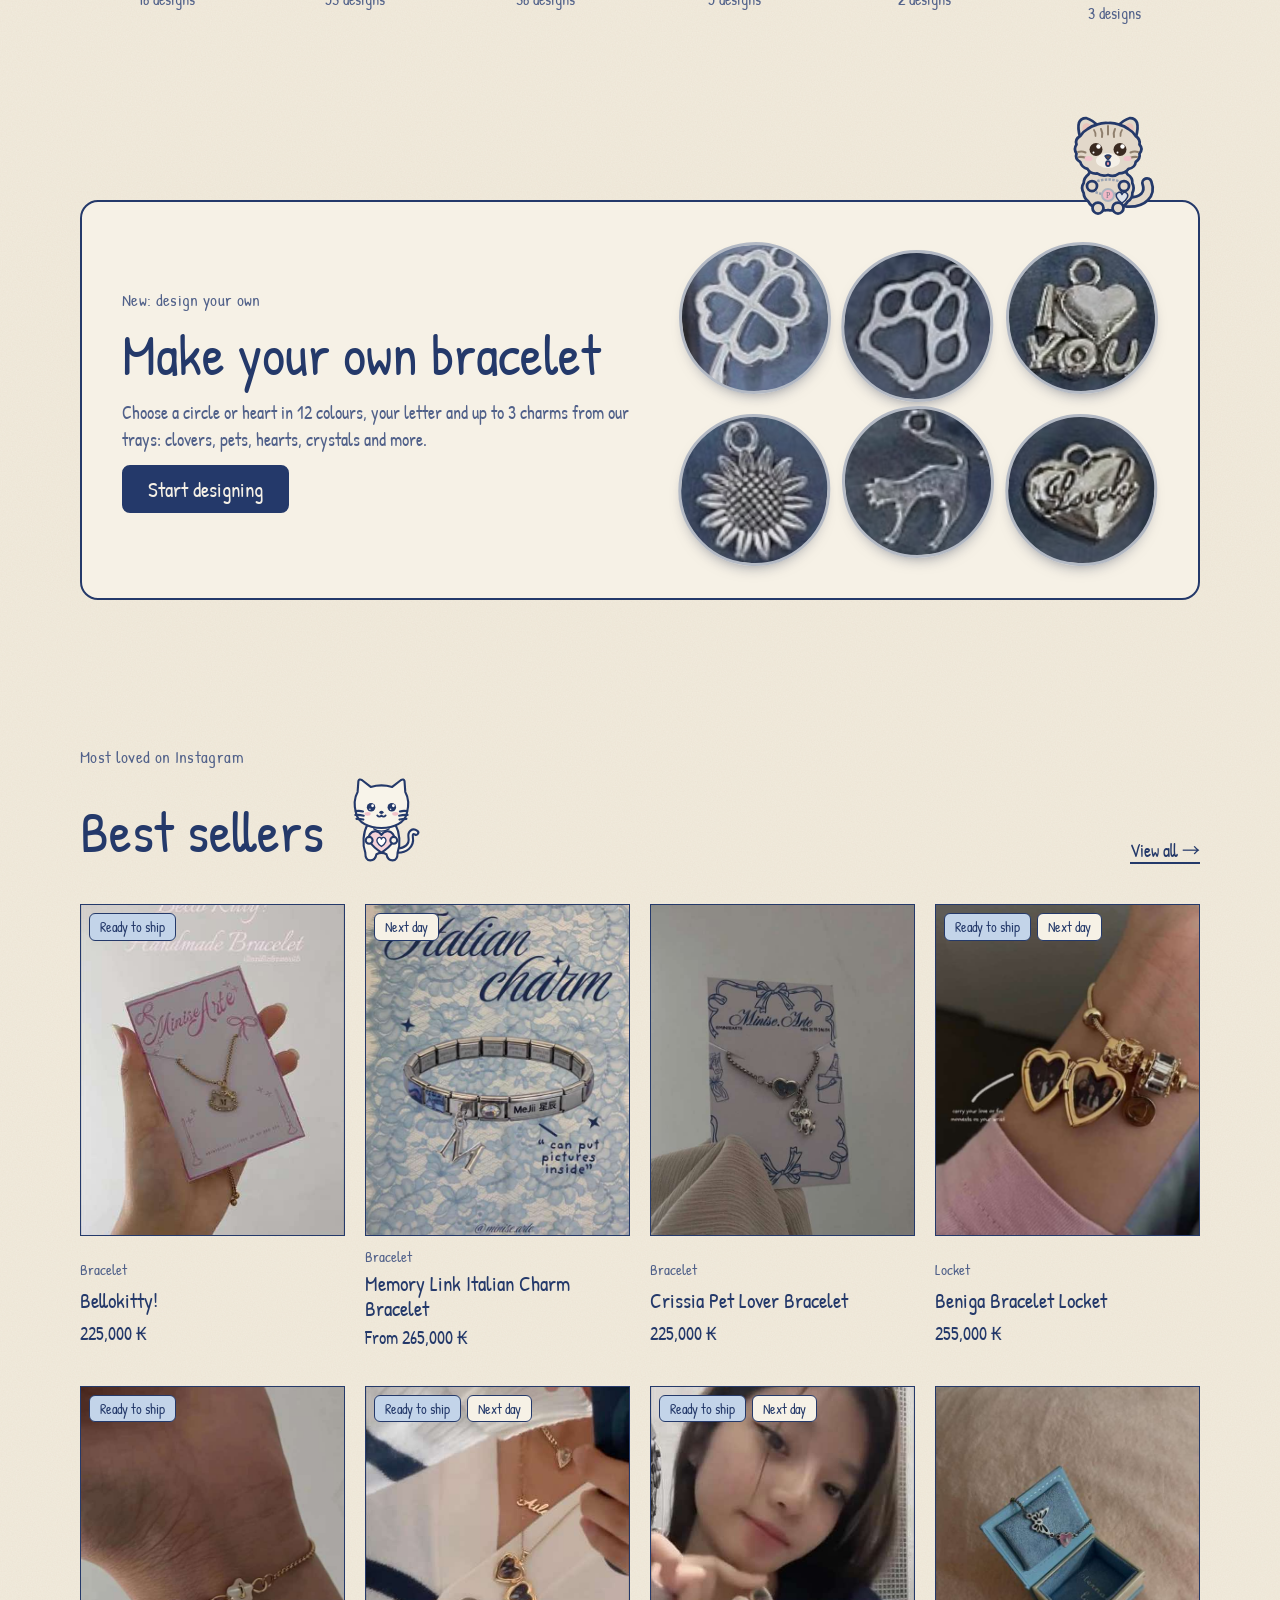
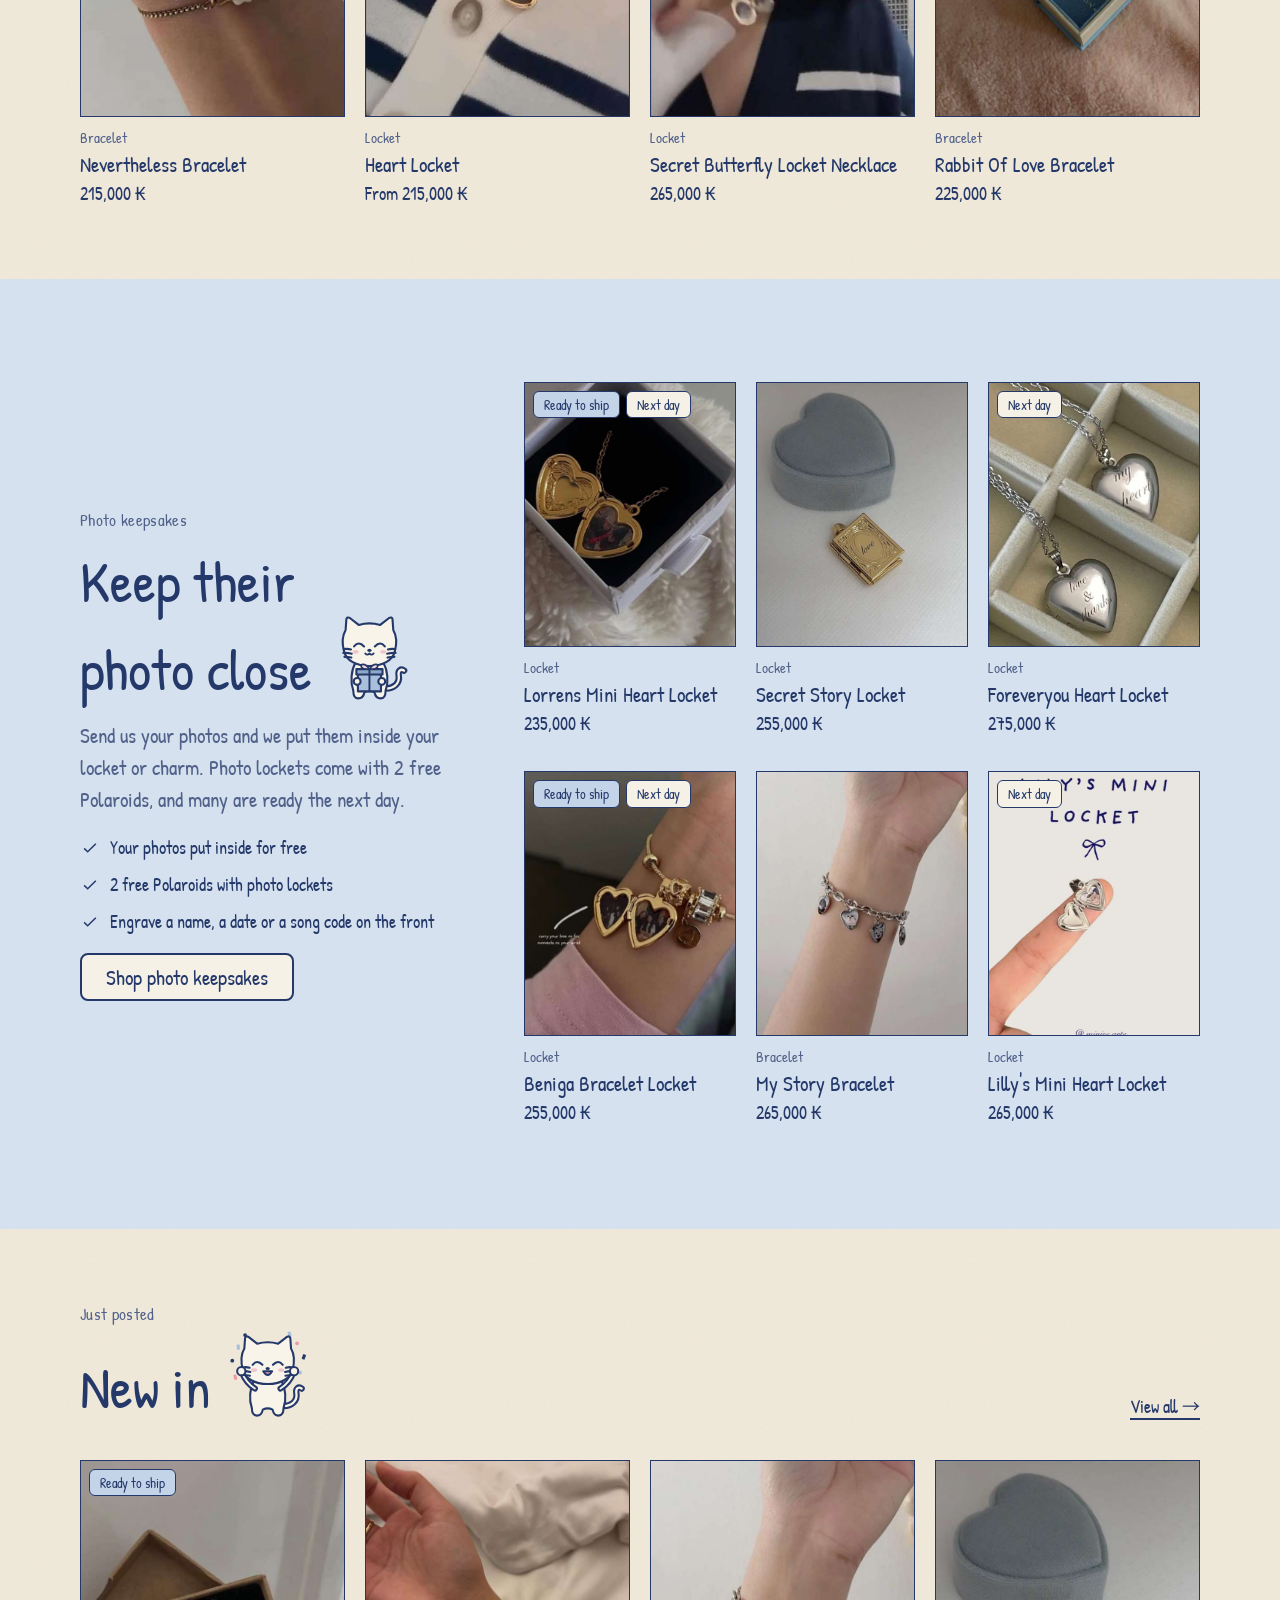
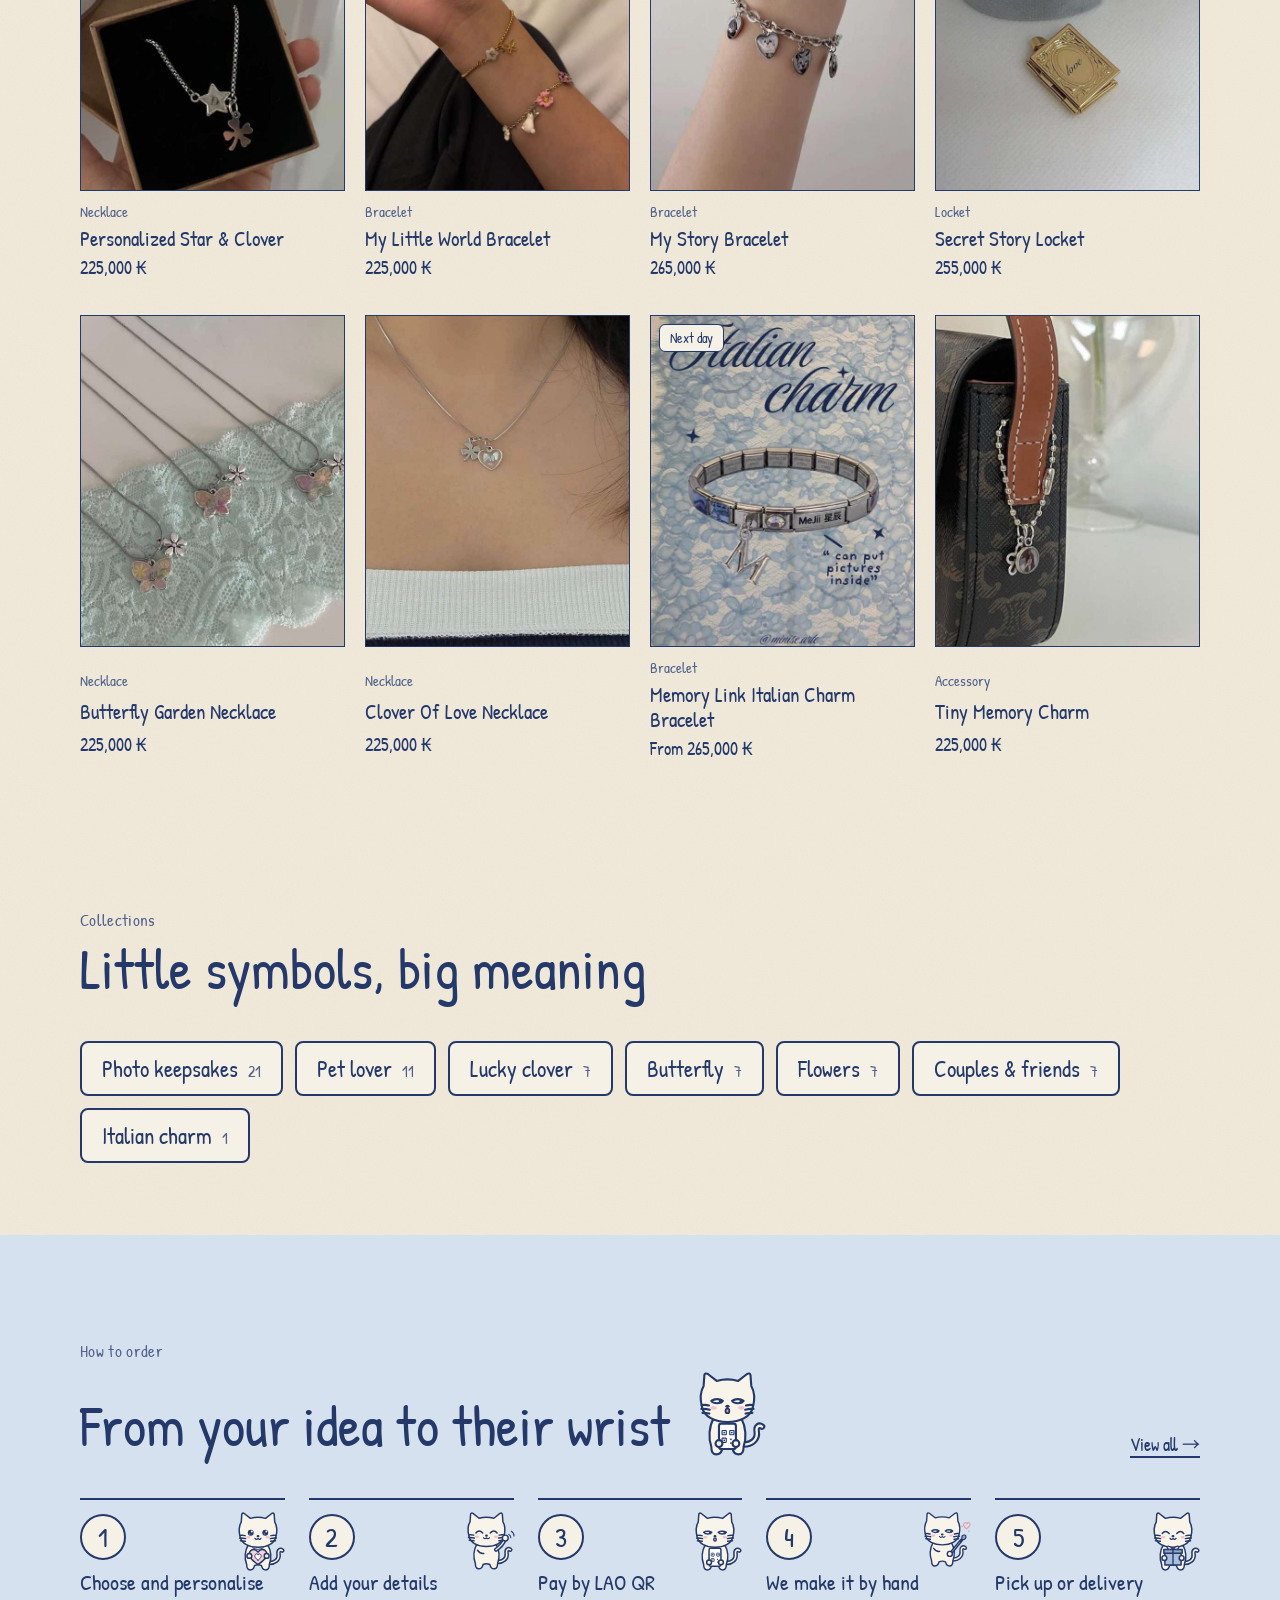
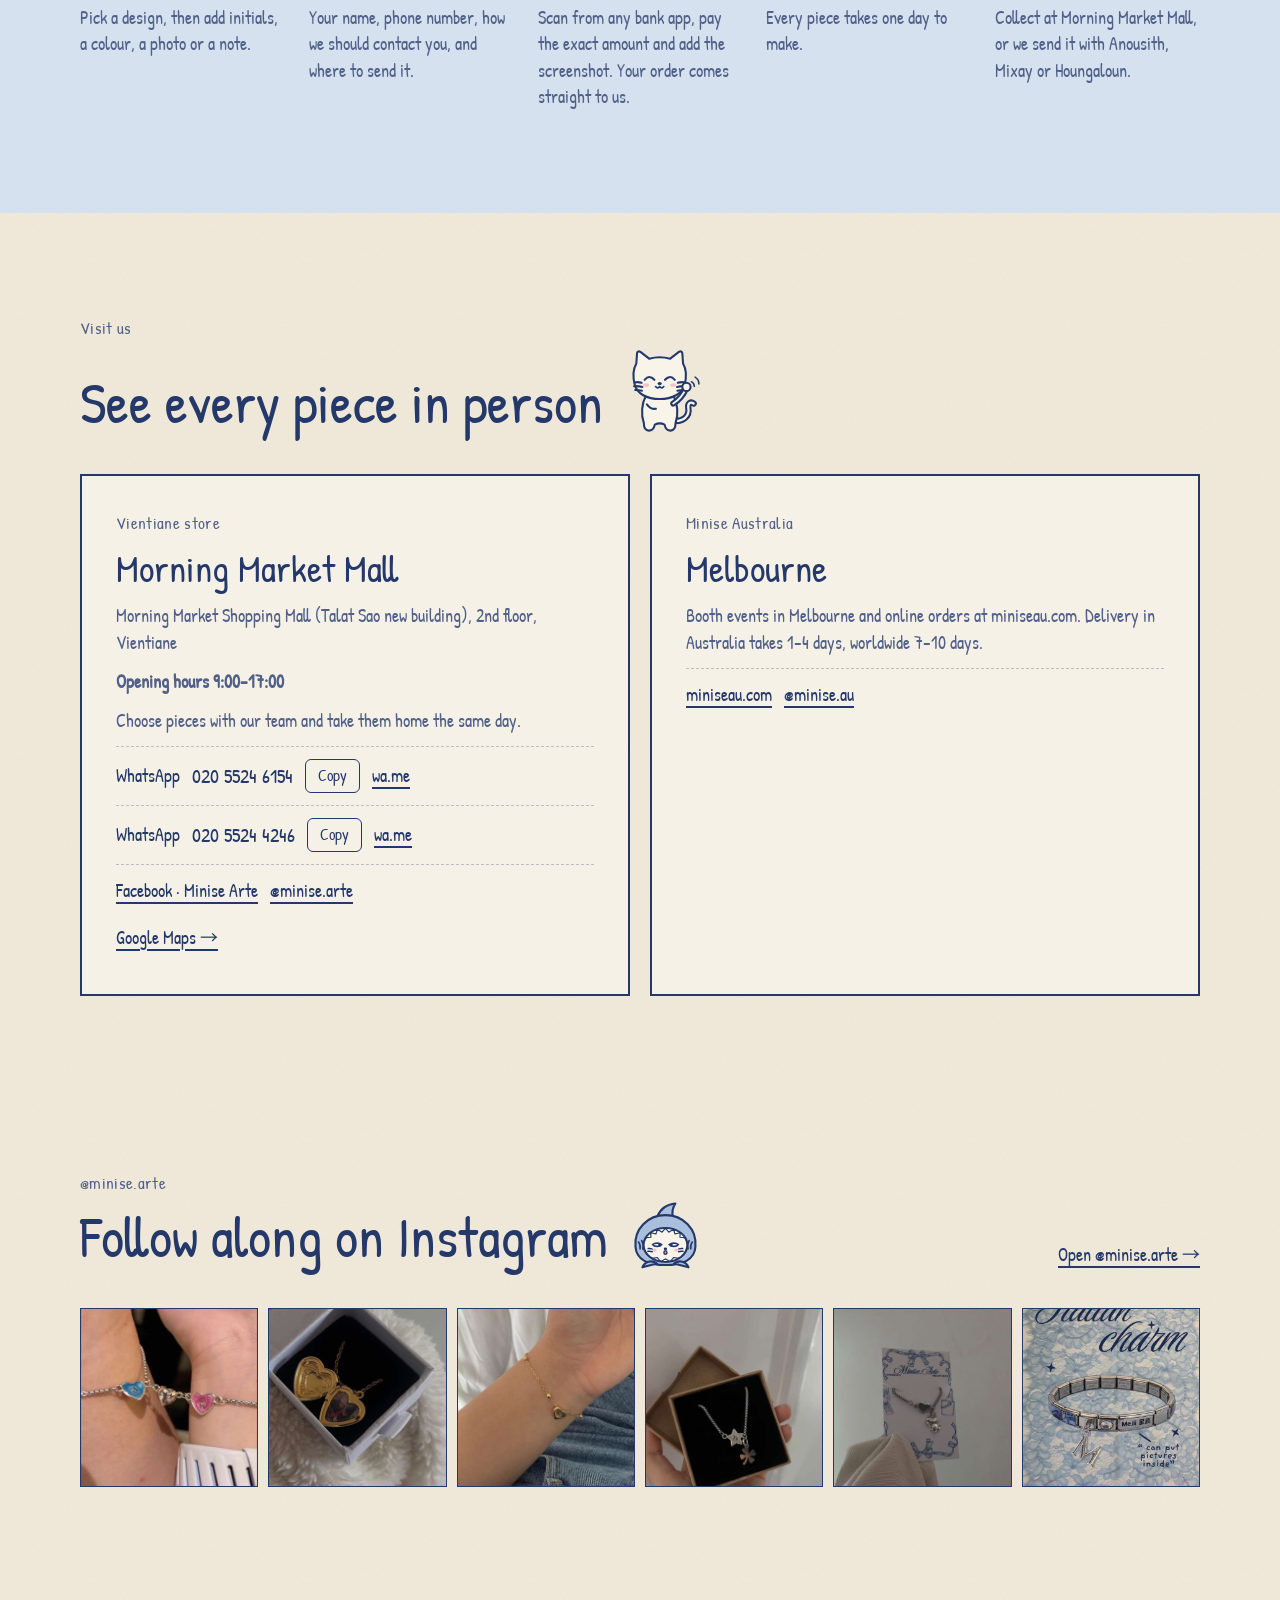
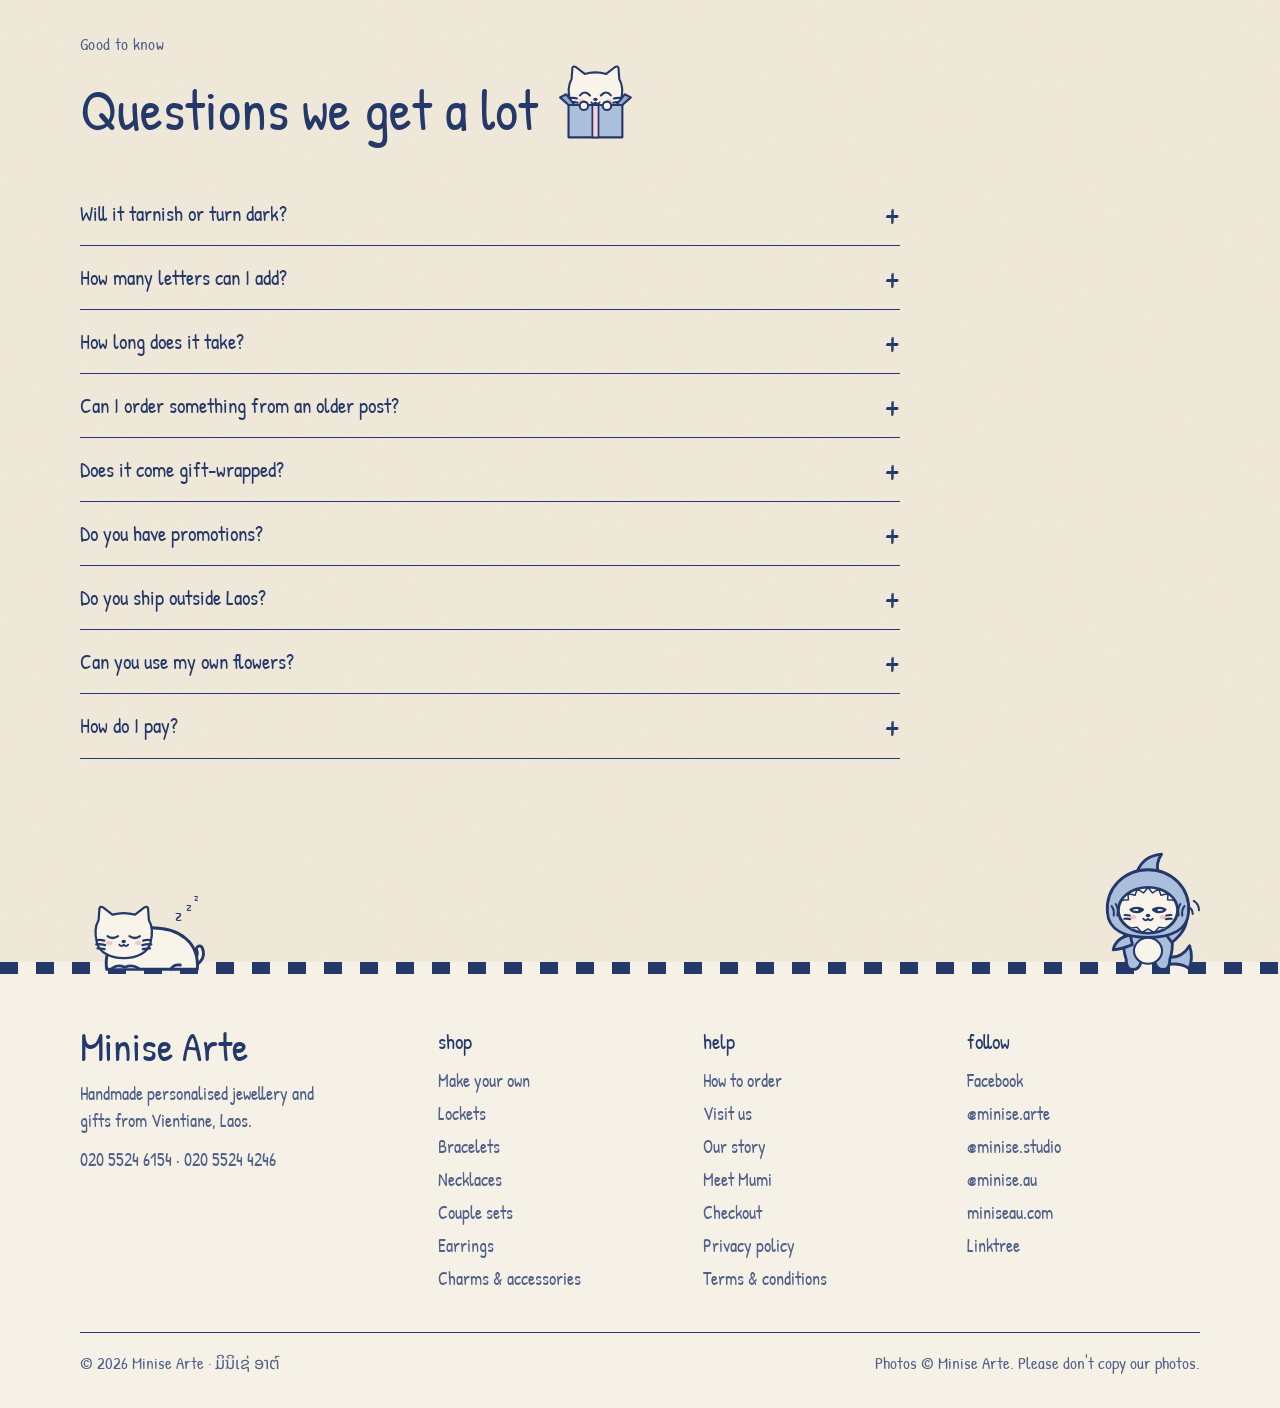
==== commit 65d5d8d9: "Add files via upload" ====
--- a/index.html
+++ b/index.html
@@ -42,6 +42,7 @@
   <div class="wrap head-row">
     <a class="logo" href="#home" aria-label="Minise Arte home">Minise Arte</a>
     <nav class="main-nav" aria-label="Main">
+      <a href="#home" data-t="nav_home" data-nav="home">Home</a>
       <a href="#shop" data-t="nav_shop" data-nav="shop">Shop</a>
       <a href="#make" data-t="nav_make" data-nav="make">Make your own</a>
       <a href="#shop-locket" data-t="nav_locket" data-nav="shop-locket">Lockets</a>
--- a/css/style.css
+++ b/css/style.css
@@ -834,11 +834,11 @@
 .mk-say.pop { animation: mumiSay 0.4s cubic-bezier(.3, 1.4, .5, 1) both; }
 .mk-sum { display: grid; gap: 12px; background: var(--card); border: 2px solid var(--ink); border-radius: 14px; padding: 16px 18px 18px; }
 .mk-sum-h { font-size: var(--step-2); }
-.mk-dl { margin: 0; display: grid; grid-template-columns: repeat(2, minmax(0, 1fr)); gap: 8px 16px; }
+.mk-dl { margin: 0; display: grid; grid-template-columns: repeat(3, minmax(0, 1fr)); gap: 8px 16px; }
 .mk-dl div { display: grid; gap: 2px; }
 .mk-dl dt { color: var(--ink-2); font-size: 0.92rem; }
 .mk-dl dd { margin: 0; display: flex; align-items: center; gap: 8px; font-size: 1.15rem; }
-.mk-swatch { width: 18px; height: 18px; border-radius: 50%; border: 2px solid #b3b9c4; flex: none; }
+.mk-swatch { width: 22px; height: 22px; flex: none; overflow: visible; }
 .mk-picked { list-style: none; margin: 0; padding: 0; display: grid; gap: 6px; }
 .mk-picked li { display: flex; align-items: center; gap: 10px; }
 .mk-picked li.none { color: var(--ink-2); }
@@ -861,10 +861,10 @@
 .mk-sw, .mk-l { position: relative; cursor: pointer; }
 .mk-sw input, .mk-l input { position: absolute; opacity: 0; width: 1px; height: 1px; }
 .mk-sw { display: grid; justify-items: center; gap: 6px; padding: 10px 6px 8px; border: 2px solid transparent; border-radius: 12px; text-align: center; font-size: 1rem; }
-.mk-sw .dot { width: 46px; height: 46px; border-radius: 50%; border: 4px solid #b3b9c4; box-shadow: inset 0 -4px 8px rgba(0, 0, 0, 0.08); }
+.mk-sw .dot { width: 48px; height: 48px; overflow: visible; }
 .mk-sw:hover { background: var(--paper); }
 .mk-sw:has(input:checked) { border-color: var(--ink); background: var(--paper); }
-.mk-sw input:focus-visible + .dot, .mk-l input:focus-visible + span { outline: 2px solid var(--focus); outline-offset: 3px; }
+.mk-sw input:focus-visible + .dot, .mk-shape input:focus-visible + svg, .mk-l input:focus-visible + span { outline: 2px solid var(--focus); outline-offset: 3px; }
 .mk-ls { display: grid; grid-template-columns: repeat(9, minmax(0, 1fr)); gap: 6px; }
 .mk-l span { display: grid; place-items: center; aspect-ratio: 1; border: 1.5px solid var(--ink); border-radius: 50%; background: var(--paper); font-family: Georgia, "Times New Roman", serif; font-size: 1.15rem; transition: background 0.15s ease, color 0.15s ease, transform 0.15s ease; }
 .mk-l:hover span { background: var(--sky); }
@@ -901,7 +901,7 @@
   .mk-bar b { font-weight: 400; font-size: 1.35rem; }
   .mk-bar .btn { flex: none; }
 }
-@media (max-width: 560px) { .mk-sws { grid-template-columns: repeat(3, minmax(0, 1fr)); } .mk-ls { grid-template-columns: repeat(7, minmax(0, 1fr)); } .mk-chs { grid-template-columns: repeat(3, minmax(0, 1fr)); gap: 8px; } }
+@media (max-width: 560px) { .mk-sws { grid-template-columns: repeat(4, minmax(0, 1fr)); } .mk-ls { grid-template-columns: repeat(7, minmax(0, 1fr)); } .mk-chs { grid-template-columns: repeat(3, minmax(0, 1fr)); gap: 8px; } }
 @media (max-width: 360px) { .mk-chs { grid-template-columns: repeat(2, minmax(0, 1fr)); } }
 /* home: the teaser card */
 .mk-teaser { position: relative; display: grid; grid-template-columns: minmax(0, 1fr) minmax(0, 0.9fr); gap: 24px; align-items: center; padding: clamp(24px, 4vw, 40px); padding-right: clamp(24px, 4vw, 40px); border: 2px solid var(--ink); border-radius: 18px; background: var(--card); text-decoration: none; color: var(--ink); }
@@ -925,3 +925,10 @@
 .peni-copy .mumi-names { justify-content: flex-start; }
 @media (max-width: 760px) { .peni-grid { grid-template-columns: 1fr; } .peni-pic { max-width: 380px; width: 100%; justify-self: center; } }
 @media (prefers-reduced-motion: reduce) { .mk-hang, .mk-say.pop, .teaser-kitty { animation: none; } }
+/* the initial charm: circle or heart */
+.mk-shapes { display: grid; grid-template-columns: repeat(2, minmax(0, 1fr)); gap: 10px; }
+.mk-shape { position: relative; display: grid; justify-items: center; gap: 6px; padding: 12px 8px 10px; border: 2px solid var(--line); border-radius: 12px; background: var(--paper); cursor: pointer; font-size: 1.1rem; }
+.mk-shape input { position: absolute; opacity: 0; width: 1px; height: 1px; }
+.mk-shape svg { width: 84px; height: 80px; overflow: visible; }
+.mk-shape:hover { border-color: var(--ink); }
+.mk-shape:has(input:checked) { border-color: var(--ink); background: var(--sky); box-shadow: 0 0 0 2px var(--ink) inset; }
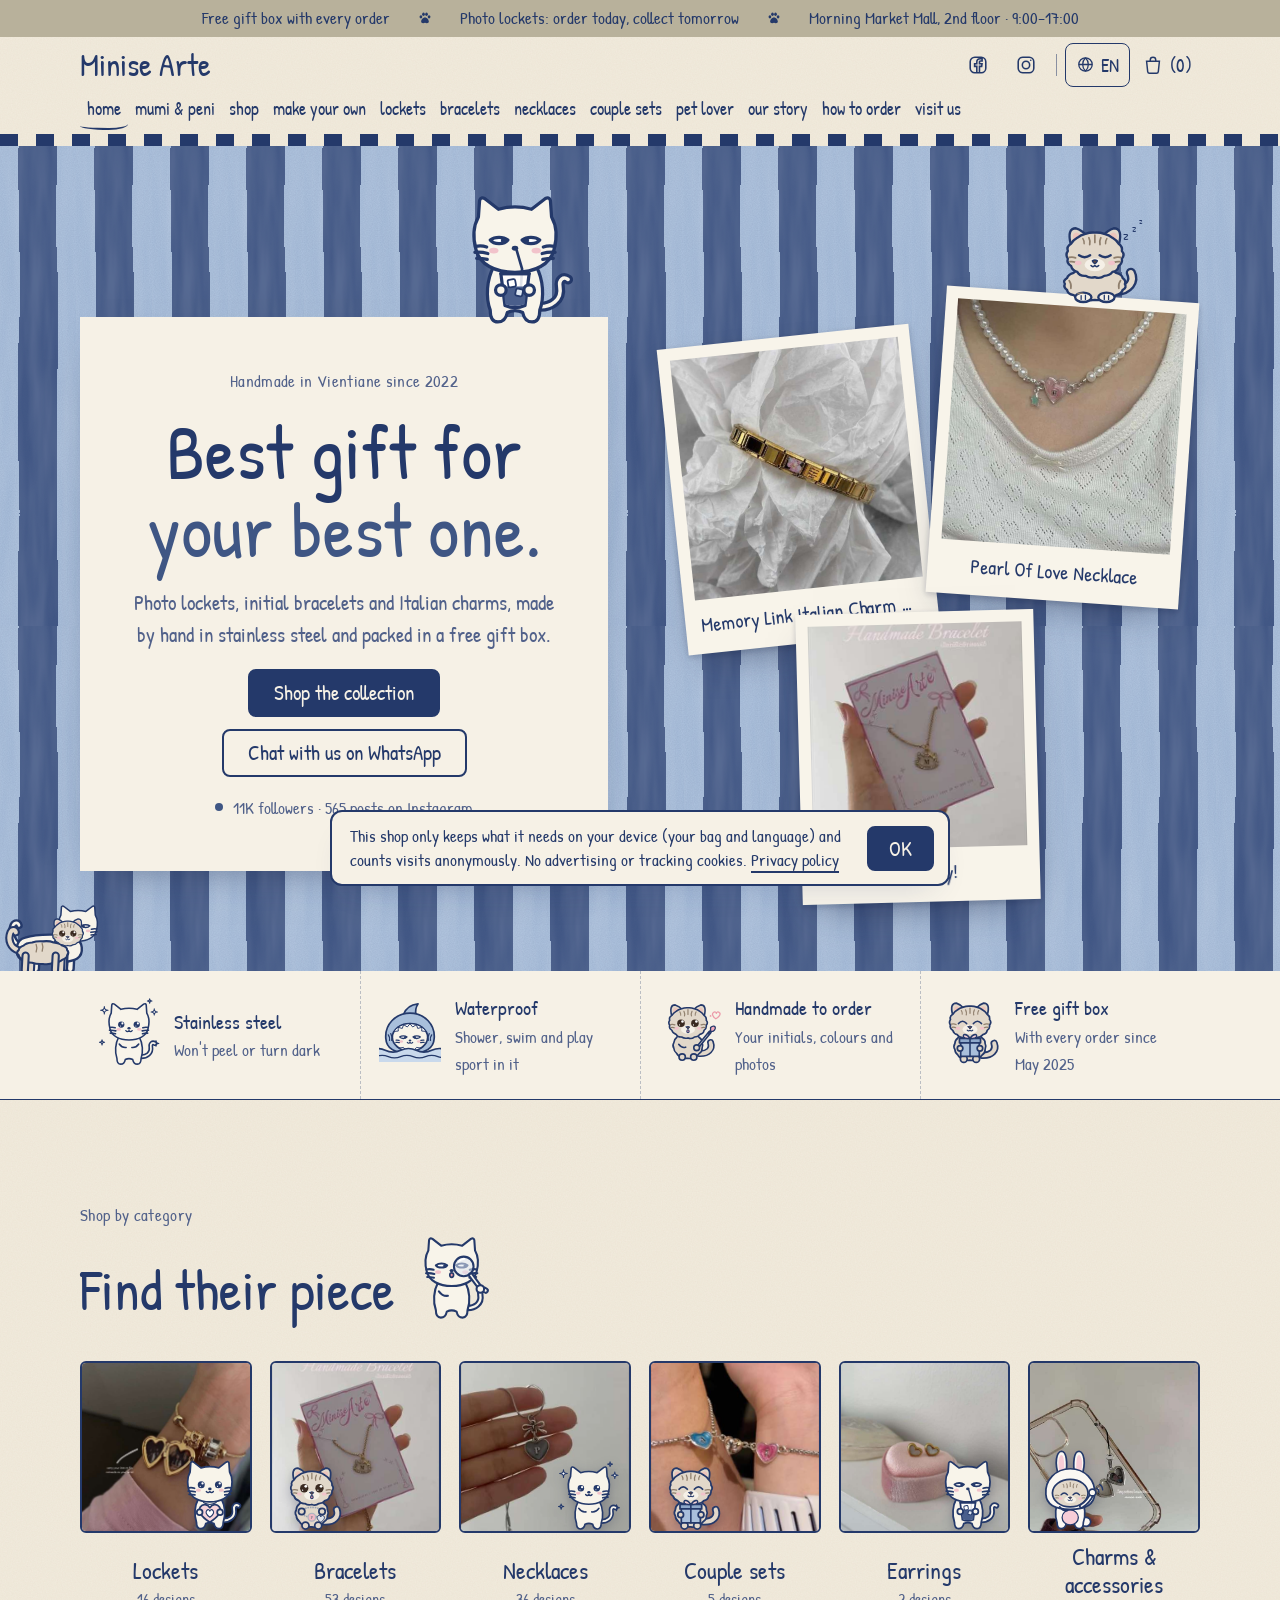
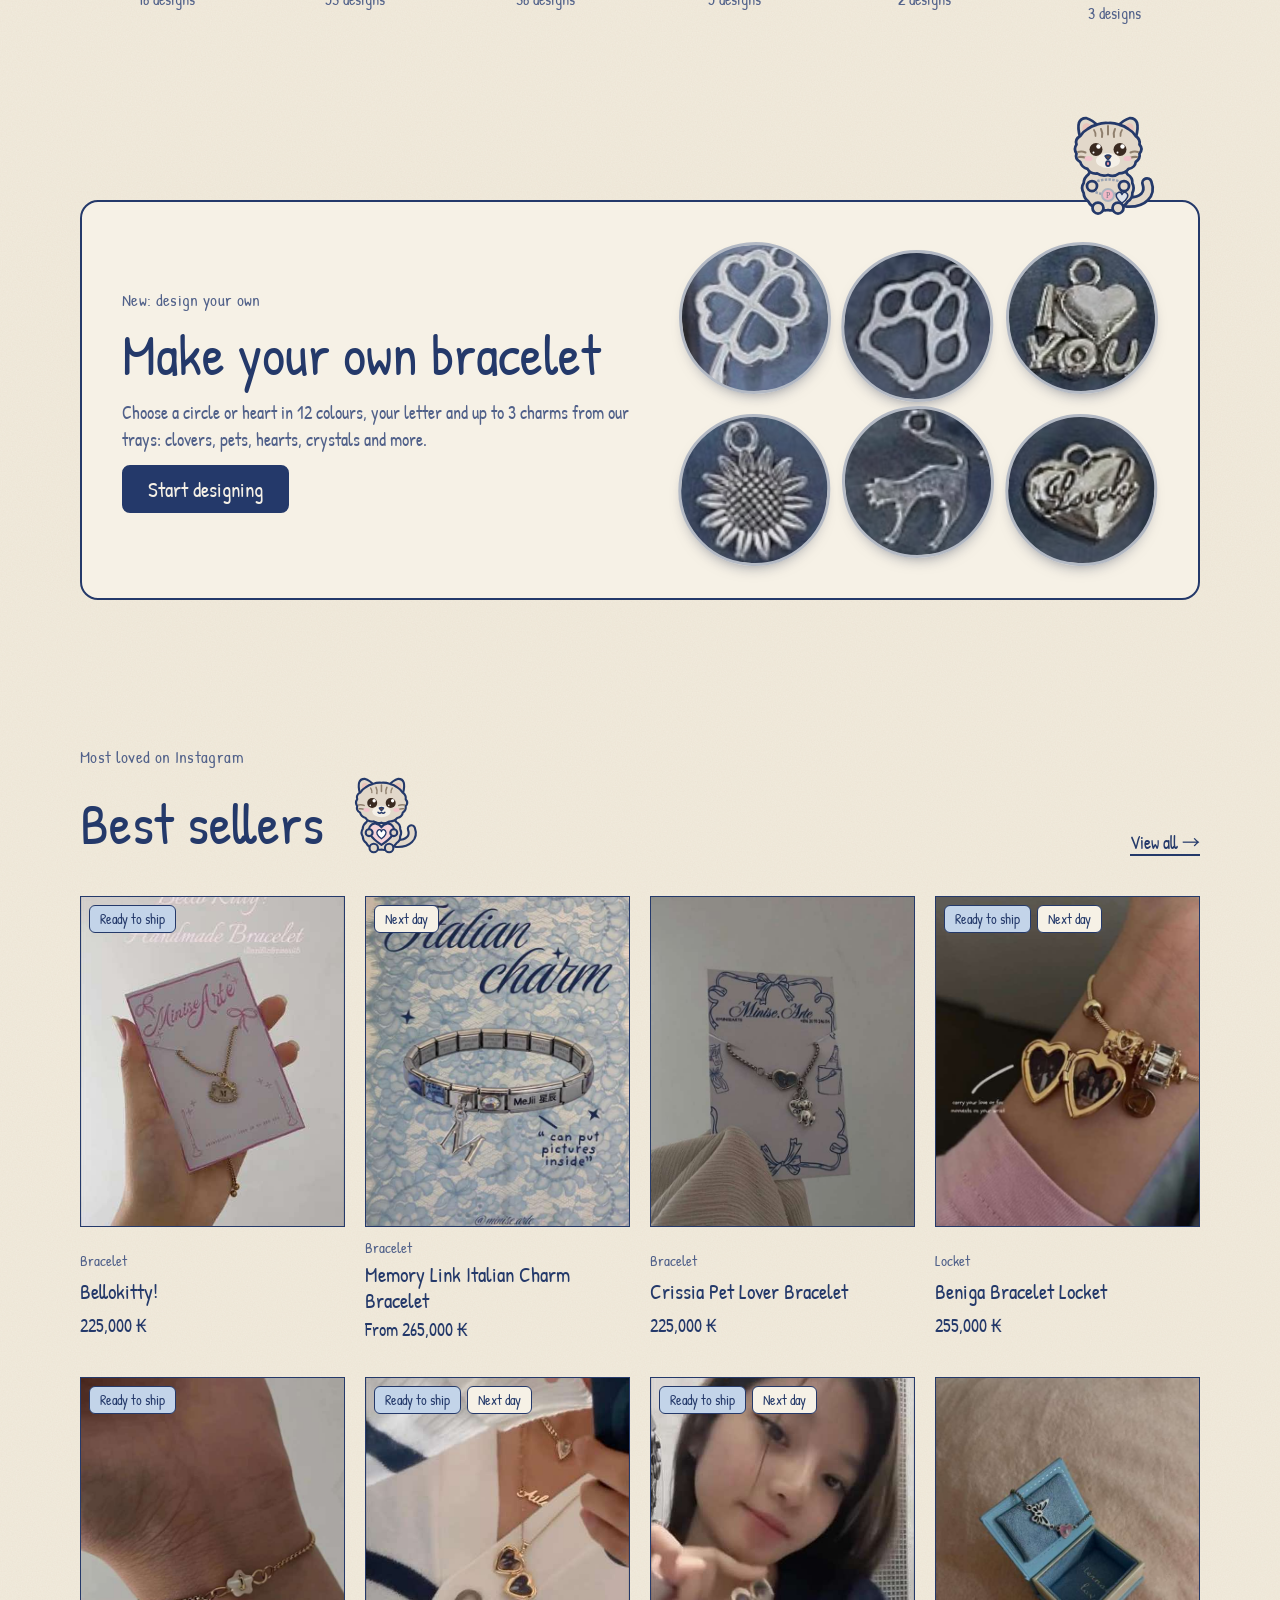
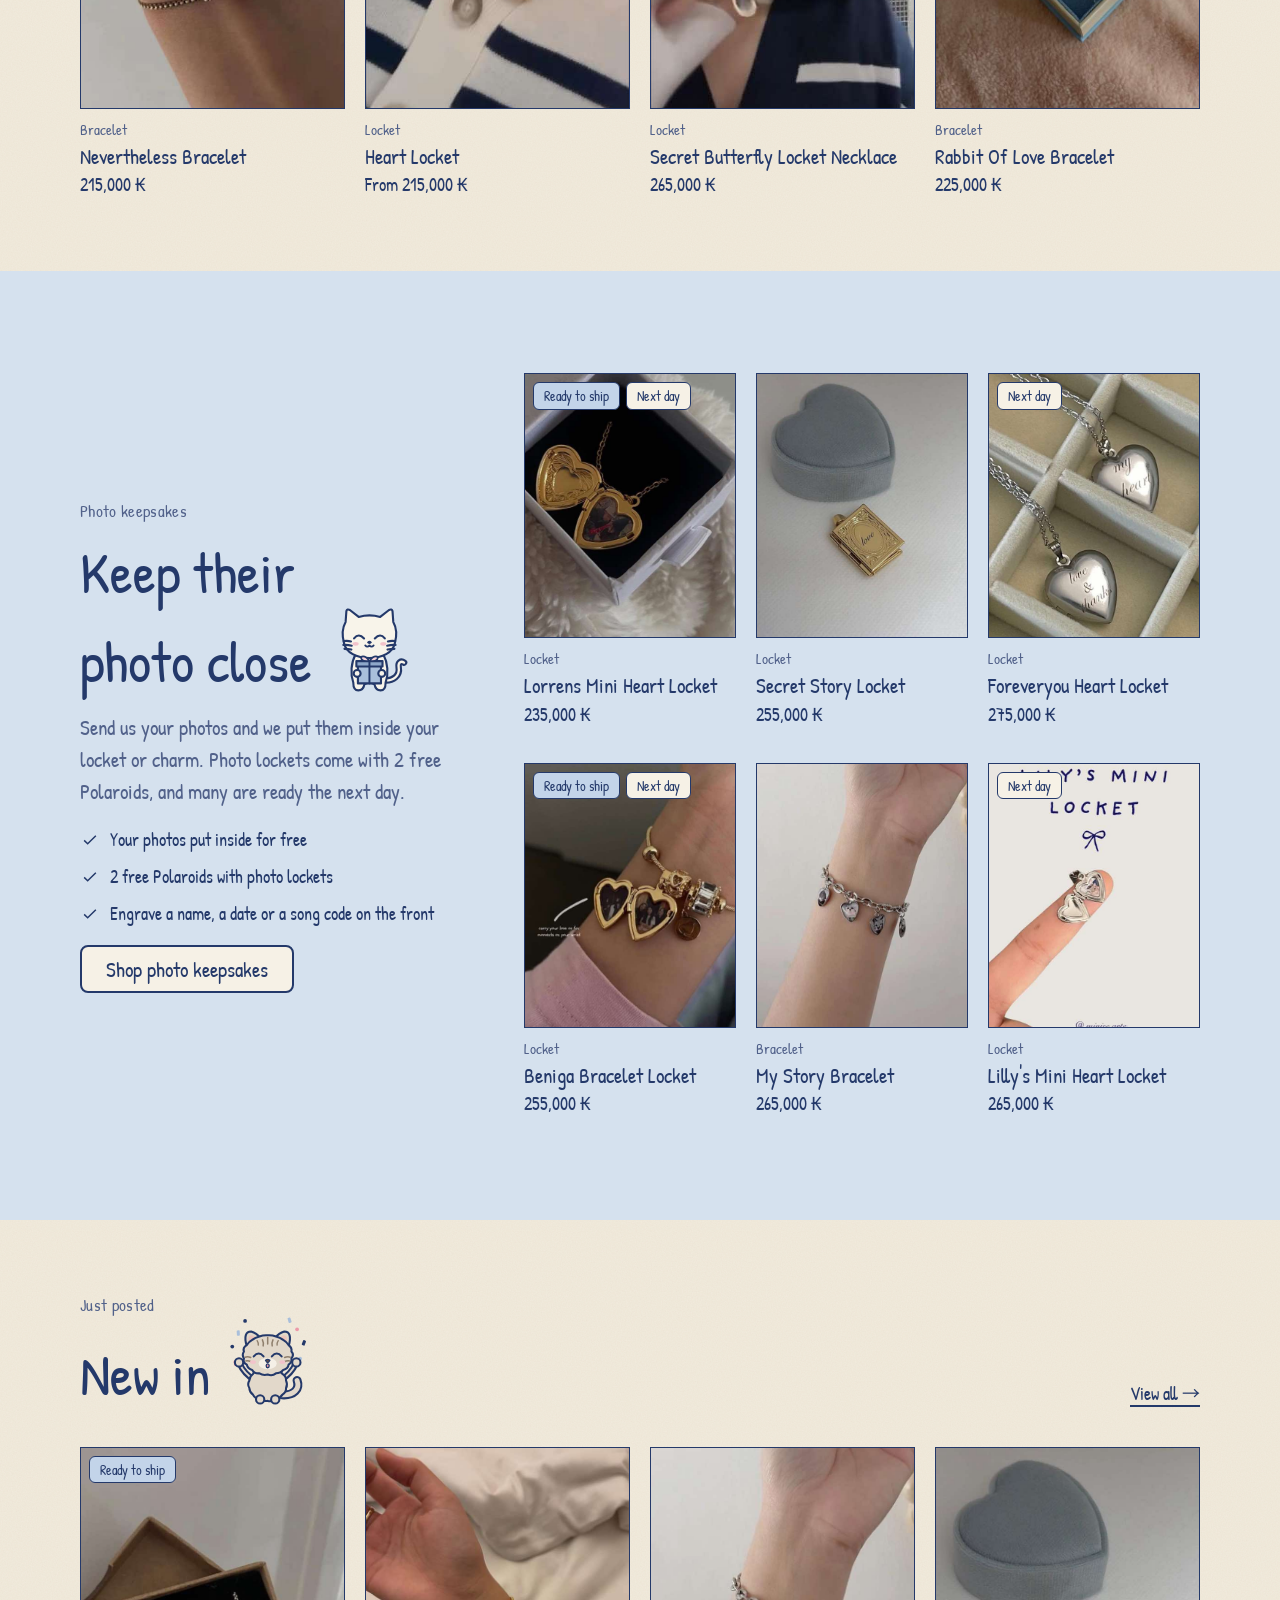
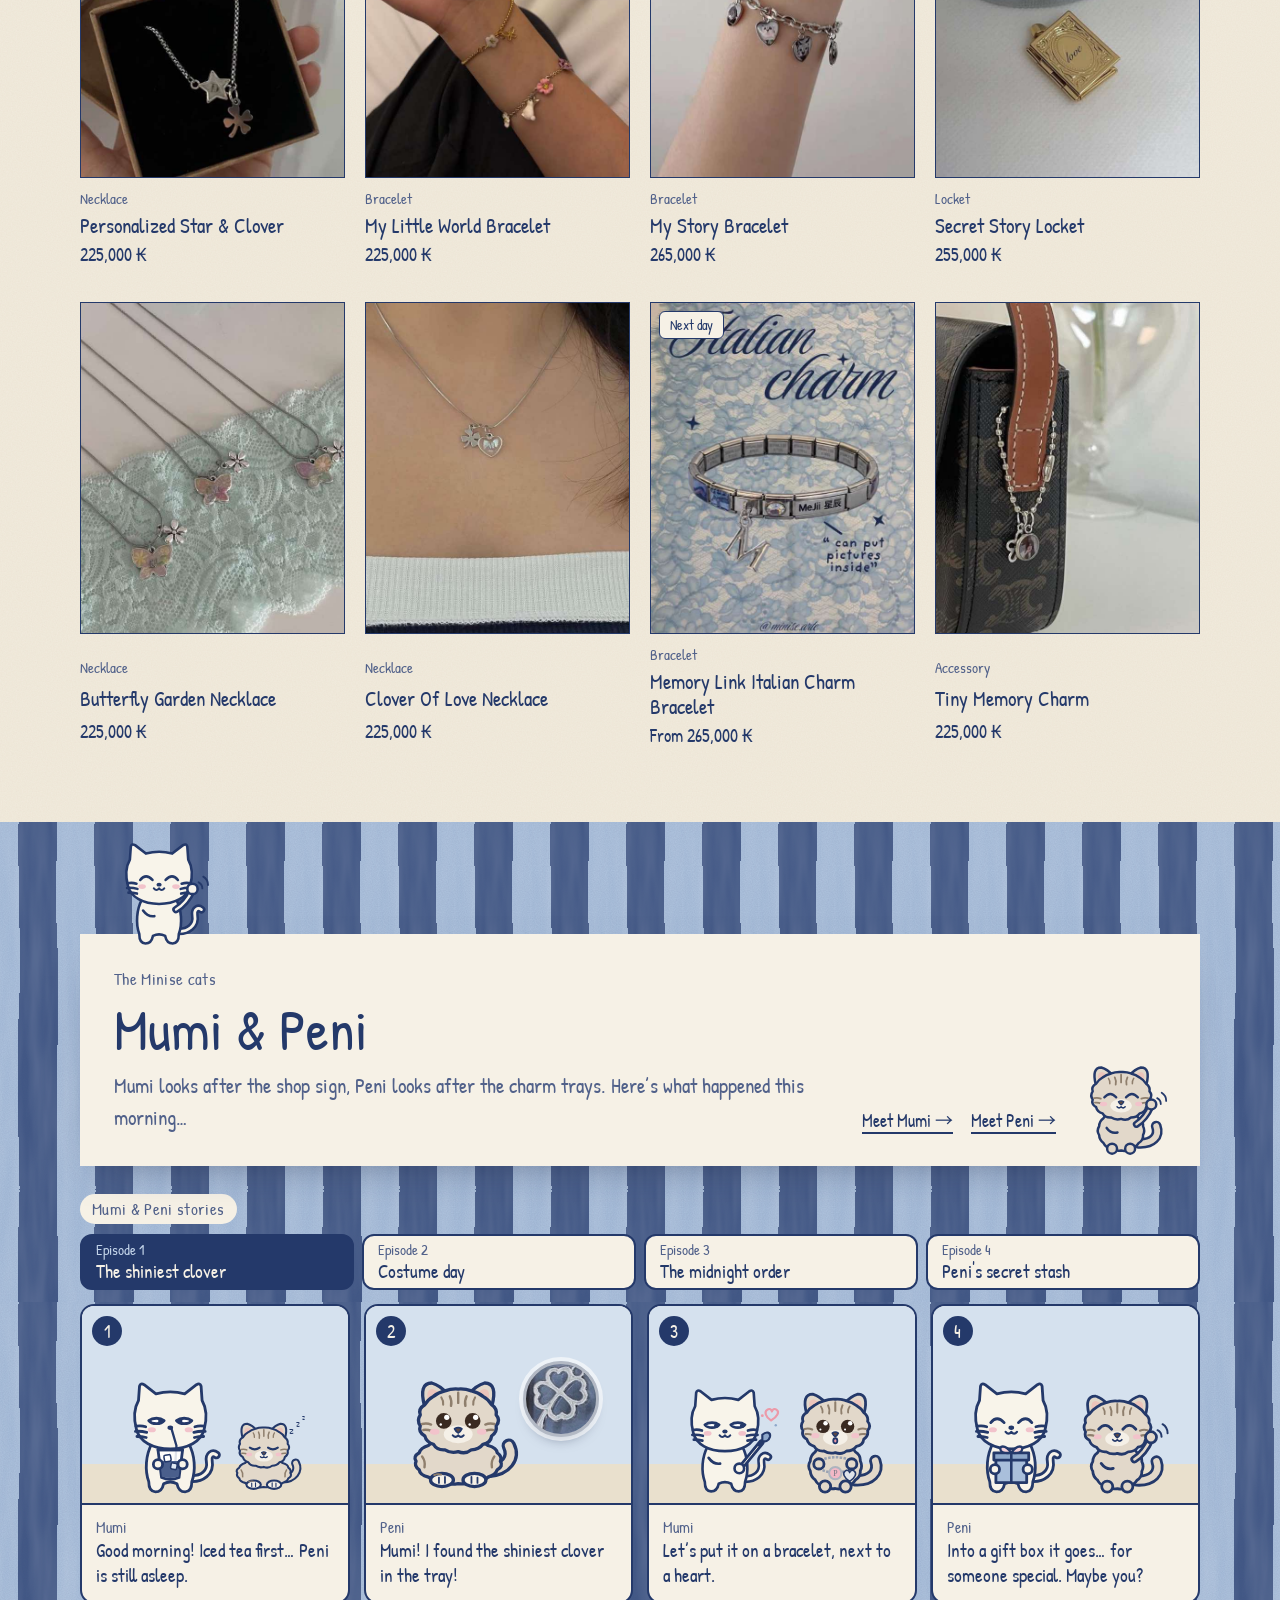
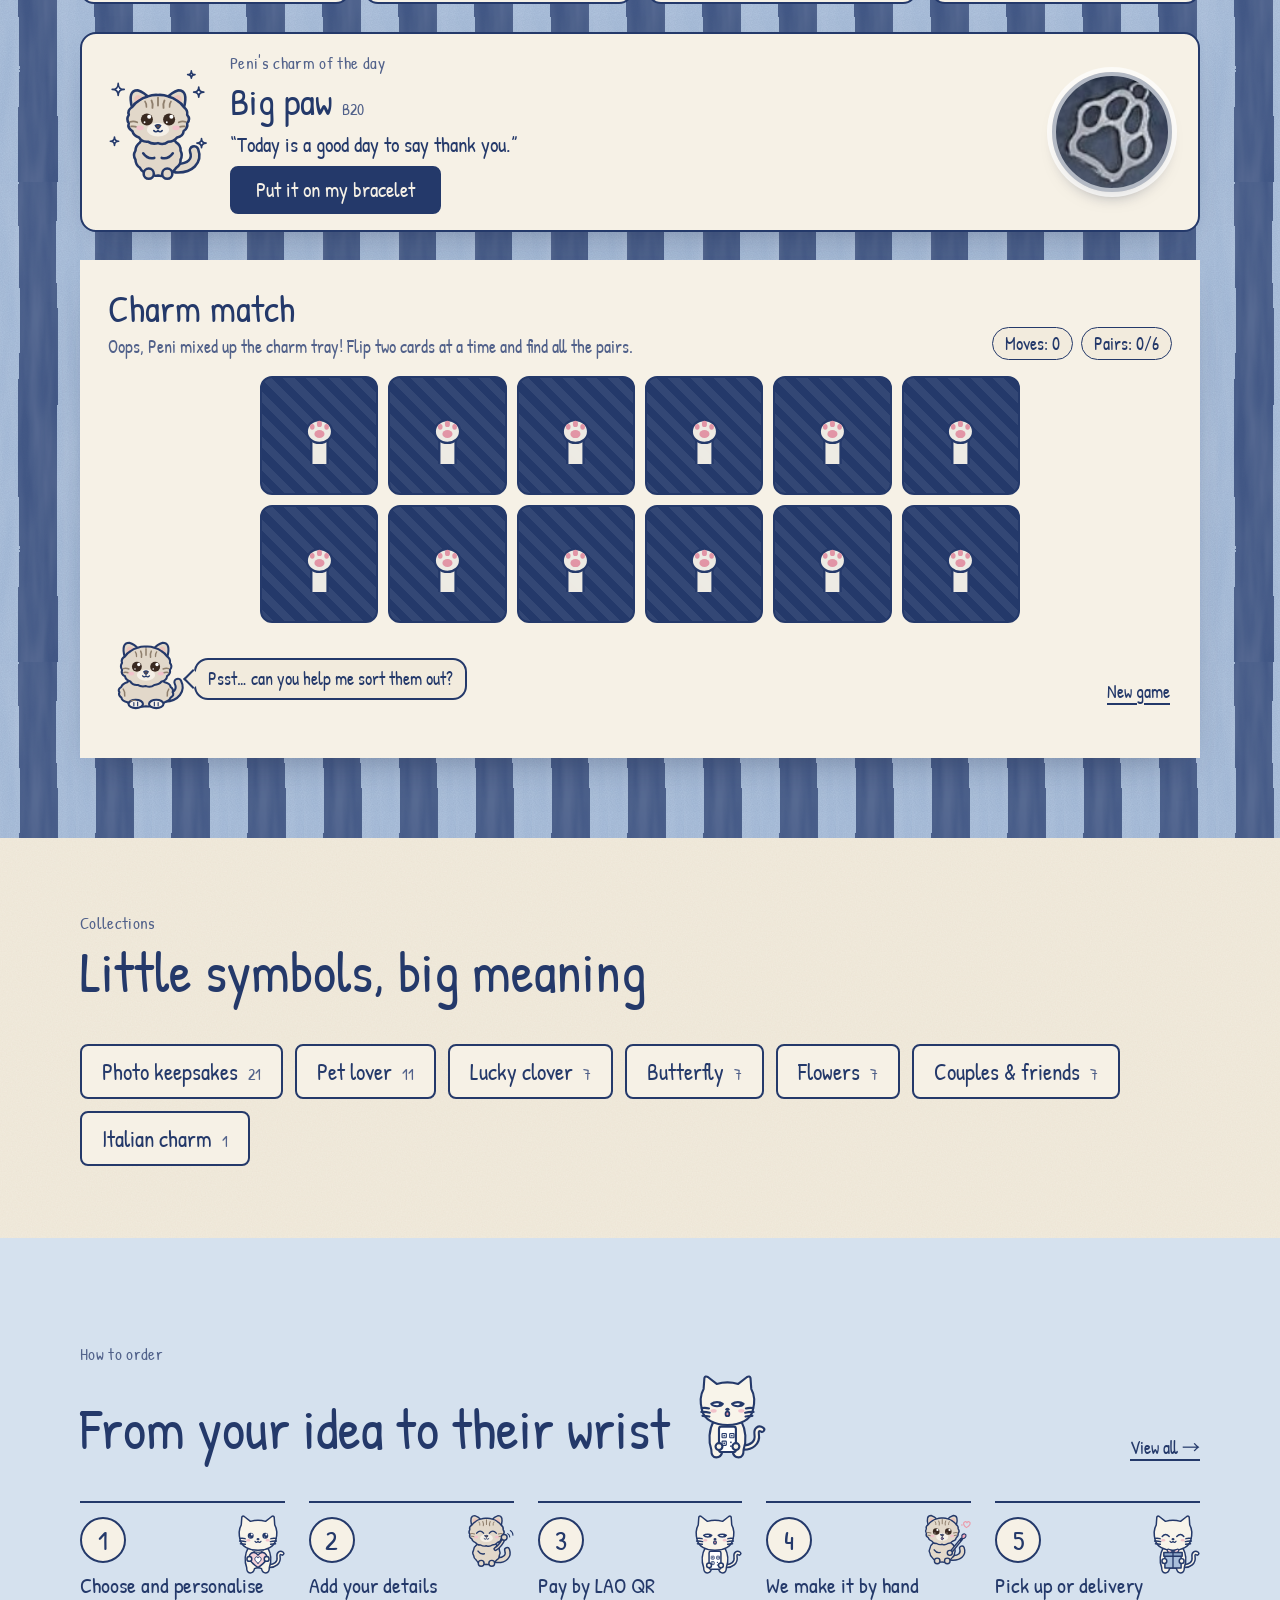
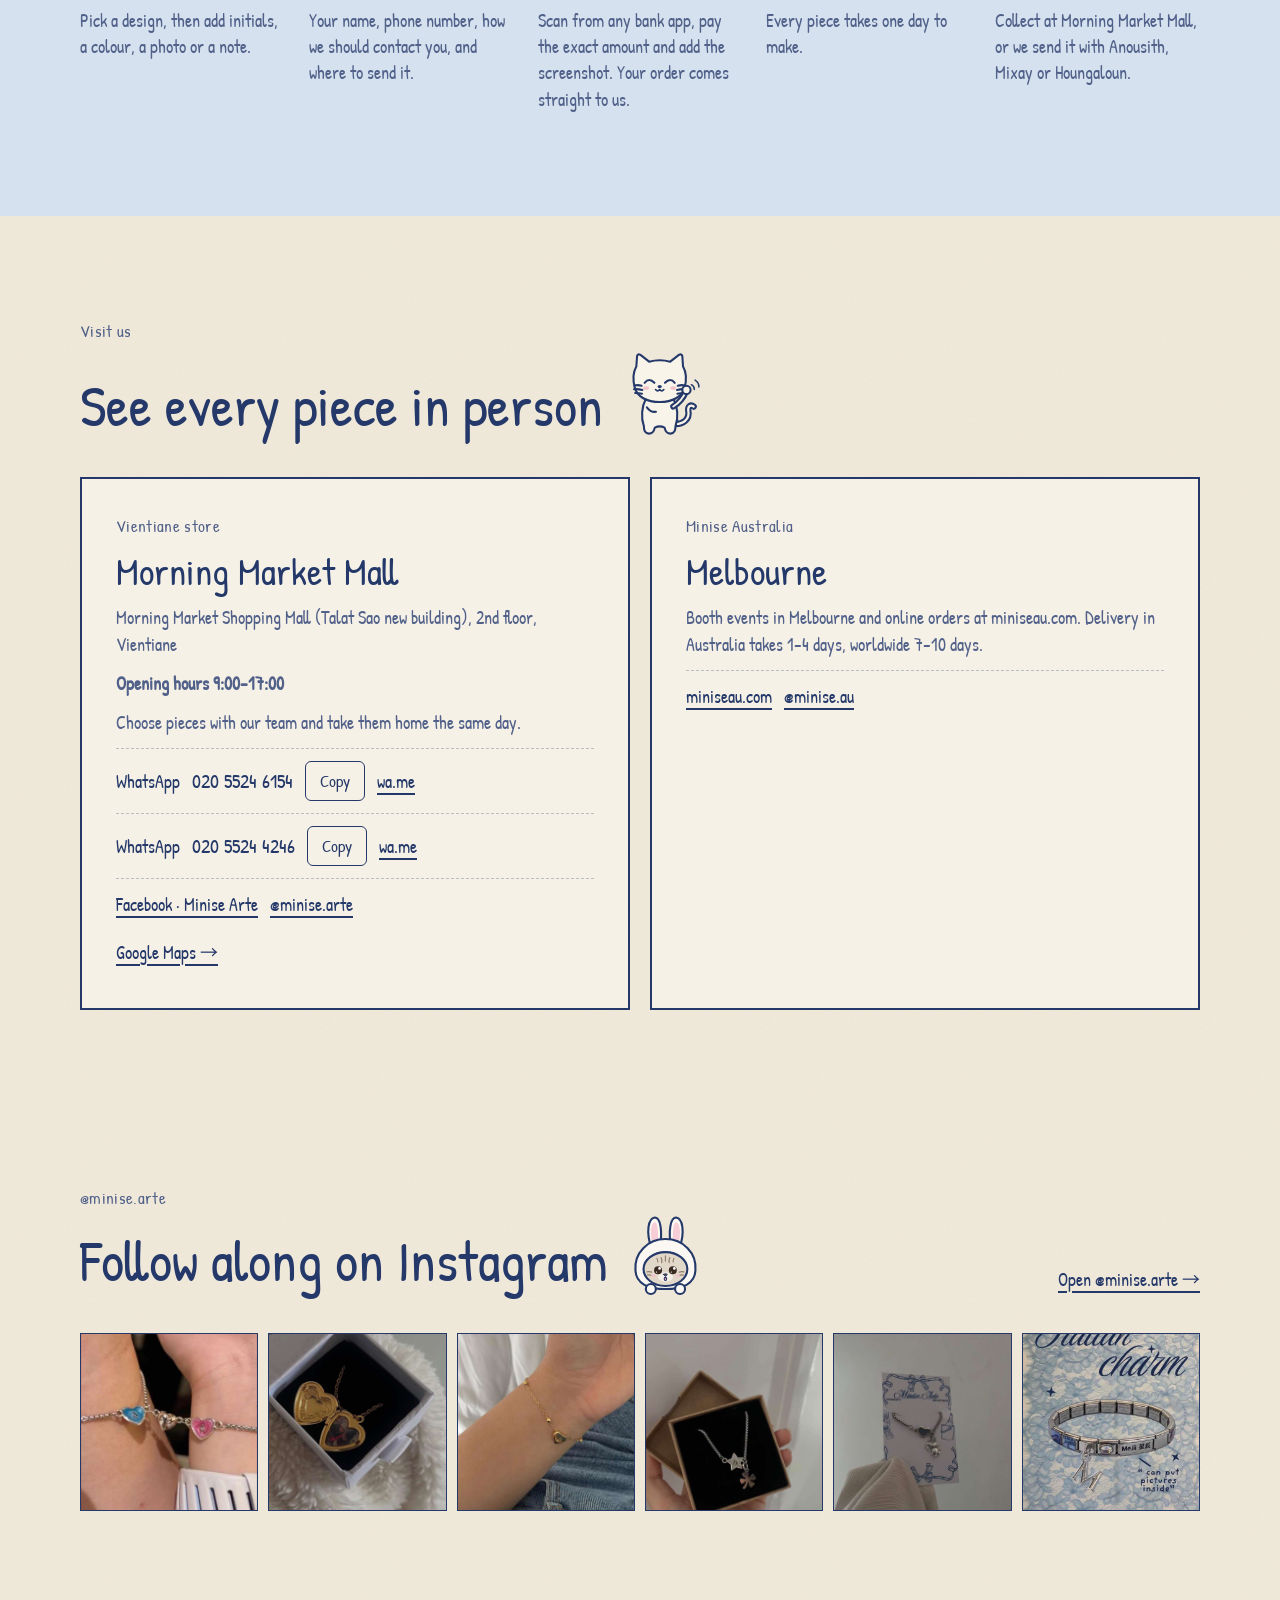
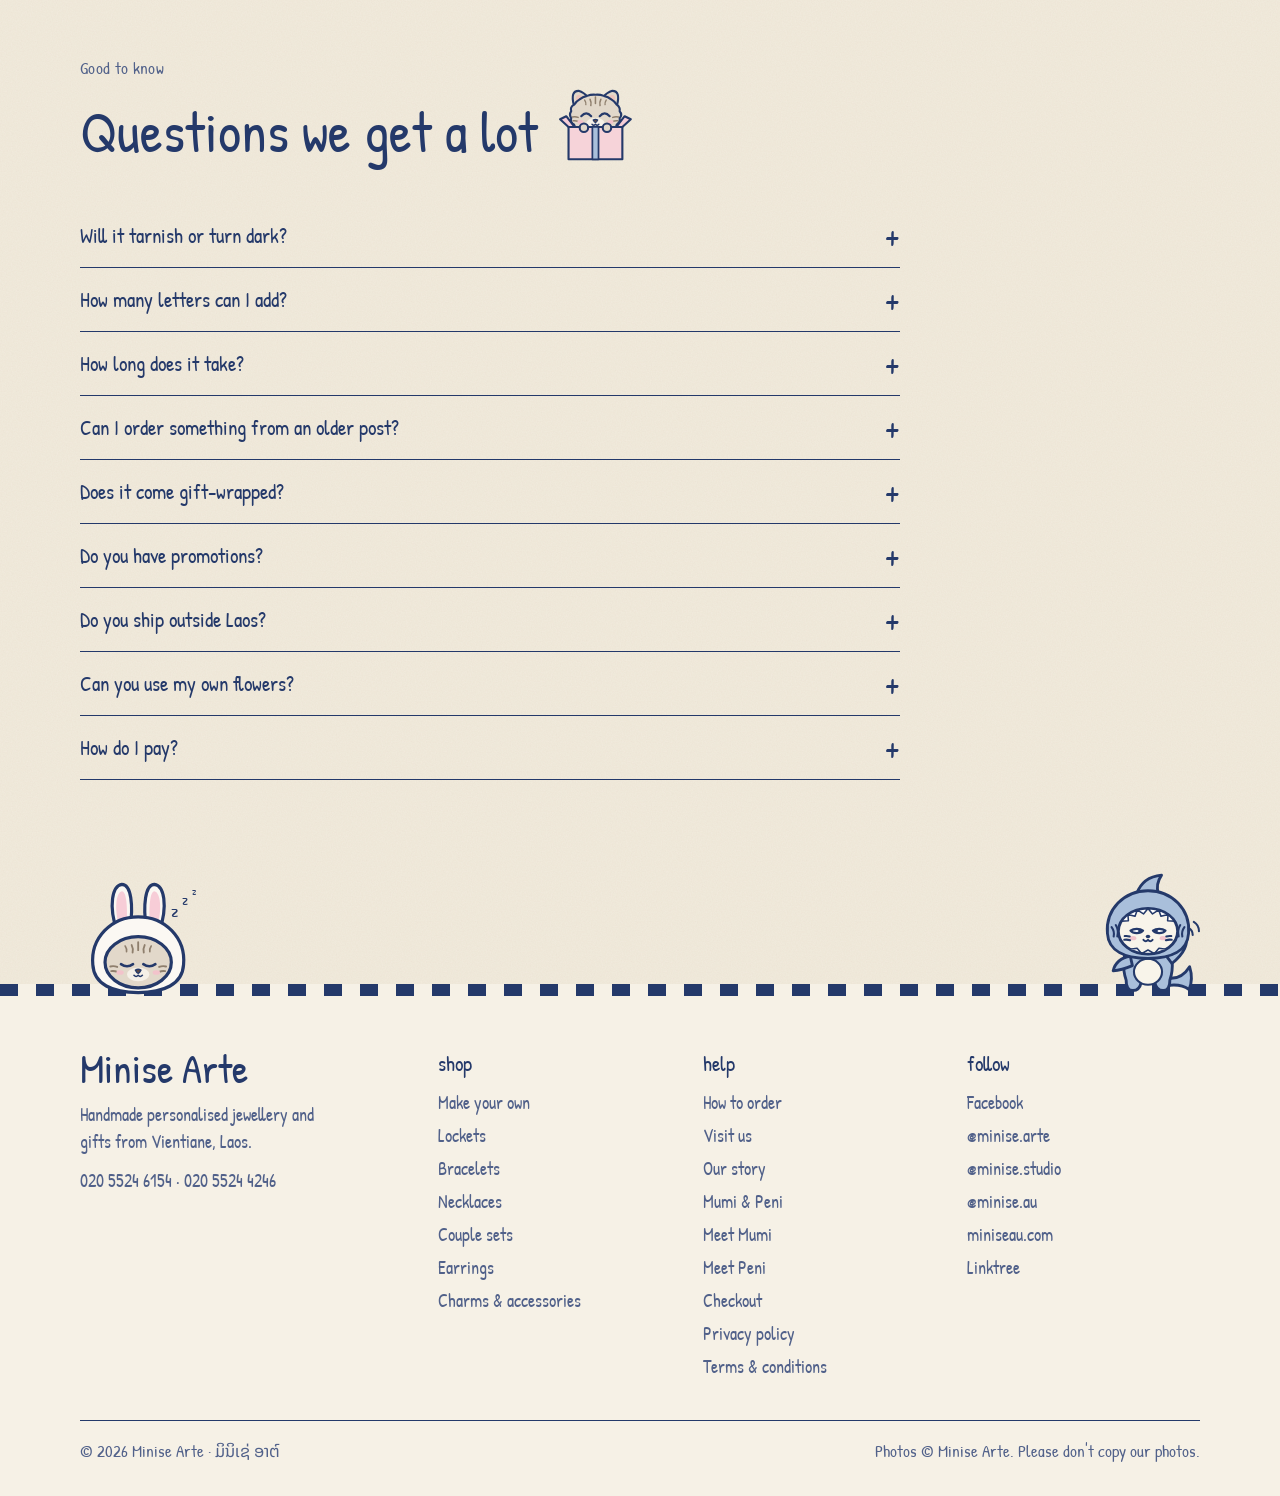
==== commit 5123f0e7: "Add files via upload" ====
--- a/index.html
+++ b/index.html
@@ -43,6 +43,7 @@
     <a class="logo" href="#home" aria-label="Minise Arte home">Minise Arte</a>
     <nav class="main-nav" aria-label="Main">
       <a href="#home" data-t="nav_home" data-nav="home">Home</a>
+      <a href="#cats" data-t="nav_cats" data-nav="cats">Mumi &amp; Peni</a>
       <a href="#shop" data-t="nav_shop" data-nav="shop">Shop</a>
       <a href="#make" data-t="nav_make" data-nav="make">Make your own</a>
       <a href="#shop-locket" data-t="nav_locket" data-nav="shop-locket">Lockets</a>
--- a/css/style.css
+++ b/css/style.css
@@ -284,7 +284,7 @@
 .store p { color: var(--ink-2); }
 .contact-line { display: flex; flex-wrap: wrap; align-items: center; gap: 8px 12px; padding-top: 12px; border-top: 1.5px dashed var(--line); }
 .contact-line .num { font-variant-numeric: tabular-nums; font-size: 1.1rem; user-select: all; }
-.mini-btn { border: 1.5px solid var(--ink); background: transparent; border-radius: 6px; padding: 2px 12px; font-size: 0.9rem; min-height: 34px; color: var(--ink); }
+.mini-btn { border: 1.5px solid var(--ink); background: transparent; border-radius: 6px; padding: 2px 14px; font-size: 0.95rem; min-height: 40px; min-width: 56px; color: var(--ink); }
 .mini-btn:hover { background: var(--sky); }
 @media (max-width: 760px) { .visit-grid { grid-template-columns: 1fr; } }
 
@@ -932,3 +932,252 @@
 .mk-shape svg { width: 84px; height: 80px; overflow: visible; }
 .mk-shape:hover { border-color: var(--ink); }
 .mk-shape:has(input:checked) { border-color: var(--ink); background: var(--sky); box-shadow: 0 0 0 2px var(--ink) inset; }
+
+/* ---------- home: Mumi & Peni comic and the charm-matching game ---------- */
+.duo { background: var(--stripe-light) var(--stripes) 0 0 / 76px 480px repeat; padding-block: clamp(80px, 9vw, 112px) clamp(48px, 7vw, 80px); }
+@media (max-width: 640px) { .duo { background-size: 58px 366px; } }
+.duo .wrap { display: grid; gap: clamp(18px, 3vw, 28px); }
+.duo-head { position: relative; display: grid; grid-template-columns: minmax(0, 1fr) auto; align-items: end; gap: 12px 24px; padding: clamp(22px, 3vw, 32px) clamp(20px, 3vw, 34px); background: var(--card); box-shadow: 0 18px 40px -24px rgba(20, 30, 60, 0.5); }
+.duo-head h2 { font-size: var(--step-3); }
+.duo-head > div { display: grid; gap: 8px; min-width: 0; }
+.duo-links { display: flex; flex-wrap: wrap; gap: 6px 18px; justify-self: end; margin-right: clamp(80px, 9vw, 110px); }
+.duo-links .link { white-space: nowrap; }
+.duo-kitty { position: absolute; bottom: calc(100% - 12px); width: clamp(70px, 8vw, 96px); left: clamp(18px, 3vw, 32px); transform-origin: 50% 100%; animation: kittyPop 0.7s cubic-bezier(.3, 1.5, .5, 1) 0.3s both; }
+.duo-kitty2 { left: auto; right: clamp(18px, 3vw, 32px); bottom: 10px; width: clamp(68px, 7.5vw, 92px); animation-delay: 0.5s; }
+@media (max-width: 700px) { .duo-head { grid-template-columns: 1fr; padding-right: clamp(96px, 26vw, 120px); } .duo-links { justify-self: start; margin-right: 0; } }
+/* the comic: four panels */
+.duo-story { list-style: none; margin: 0; padding: 0; display: grid; grid-template-columns: repeat(4, minmax(0, 1fr)); gap: 14px; counter-reset: none; }
+.duo-story li { position: relative; display: grid; grid-template-rows: auto 1fr; background: var(--card); border: 2px solid var(--ink); border-radius: 14px; overflow: hidden; }
+.pn-num { position: absolute; left: 10px; top: 10px; z-index: 2; display: grid; place-items: center; width: 30px; height: 30px; border-radius: 50%; background: var(--ink); color: var(--on-btn); font-size: 1rem; }
+.pn-pic { position: relative; display: flex; align-items: flex-end; justify-content: center; gap: 2%; aspect-ratio: 4 / 3; padding: 12px 8% 0; background: linear-gradient(var(--band) 0 80%, var(--paper-2) 80%); border-bottom: 2px solid var(--ink); }
+.pn-k { width: 46%; margin-bottom: 4%; }
+.pn-k .kitty { max-height: 100%; }
+.pn-small { width: 38%; }
+.pn-big { width: 54%; }
+.pn-clover { width: 34%; margin-bottom: 30%; animation: kittyBob 2.4s ease-in-out infinite; }
+.pn-clover .ch-img { display: block; aspect-ratio: 1; border-radius: 50%; border: 3px solid #b3b9c4; box-shadow: 0 0 0 4px rgba(255, 255, 255, 0.6), 0 8px 14px -8px rgba(20, 30, 60, 0.6); }
+.pn-say { padding: 12px 14px 14px; font-size: 1.05rem; line-height: 1.3; }
+.pn-say b { display: block; font-weight: 400; color: var(--ink-2); font-size: 0.9rem; }
+@media (max-width: 900px) { .duo-story { grid-template-columns: repeat(2, minmax(0, 1fr)); } }
+/* the game */
+.gm { display: grid; gap: 16px; padding: clamp(18px, 3vw, 28px); background: var(--card); box-shadow: 0 18px 40px -24px rgba(20, 30, 60, 0.5); }
+.gm-top { display: flex; flex-wrap: wrap; align-items: end; justify-content: space-between; gap: 10px 20px; }
+.gm-top > div:first-child { display: grid; gap: 4px; min-width: 0; max-width: 36em; }
+.gm-top h3 { font-size: var(--step-2); }
+.gm-top p { color: var(--ink-2); }
+.gm-stats { display: flex; flex-wrap: wrap; gap: 6px 8px; }
+.gm-stats span { padding: 2px 12px; border: 1.5px solid var(--ink); border-radius: 999px; background: var(--paper); font-size: 1rem; }
+.gm-board { display: grid; grid-template-columns: repeat(6, minmax(0, 1fr)); gap: 10px; width: 100%; max-width: 760px; margin-inline: auto; perspective: 900px; }
+.gm-card { position: relative; aspect-ratio: 1; padding: 0; border: 0; background: none; cursor: pointer; border-radius: 12px; }
+.gm-inner { position: absolute; inset: 0; transform-style: preserve-3d; transition: transform 0.45s cubic-bezier(.3, 1.3, .5, 1); }
+.gm-card.is-up .gm-inner { transform: rotateY(180deg); }
+.gm-back, .gm-front { position: absolute; inset: 0; display: grid; place-items: center; border: 2px solid var(--ink); border-radius: 12px; backface-visibility: hidden; -webkit-backface-visibility: hidden; overflow: hidden; }
+.gm-back { background: var(--ink) repeating-linear-gradient(45deg, rgba(255, 255, 255, 0.07) 0 8px, transparent 8px 16px); }
+.gm-card:hover .gm-back { background-color: var(--stripe-dark); }
+.gm-paw { width: 34%; opacity: 0.95; }
+.gm-front { transform: rotateY(180deg); background: var(--paper); }
+.gm-front .ch-img { display: block; width: 100%; height: 100%; }
+.gm-card.is-done .gm-front { box-shadow: 0 0 0 3px var(--sky) inset; }
+.gm-card.is-done .gm-front::after { content: "✓"; position: absolute; right: 6px; top: 6px; display: grid; place-items: center; width: 22px; height: 22px; border-radius: 50%; background: var(--ink); color: var(--on-btn); font-size: 0.8rem; }
+.gm-foot { display: flex; flex-wrap: wrap; align-items: flex-end; justify-content: space-between; gap: 10px; }
+.gm-peni { display: flex; align-items: flex-end; gap: 10px; min-width: 0; flex: 1; }
+.gm-peni-kitty { flex: none; width: 76px; }
+.gm-say { position: relative; margin-bottom: 14px; padding: 7px 12px; background: var(--paper); border: 2px solid var(--ink); border-radius: 14px; font-size: 1.02rem; line-height: 1.3; max-width: 30em; }
+.gm-say::after { content: ""; position: absolute; left: -10px; bottom: 12px; width: 14px; height: 14px; background: var(--paper); border-left: 2px solid var(--ink); border-bottom: 2px solid var(--ink); transform: rotate(45deg); }
+.gm-say.pop { animation: mumiSay 0.4s cubic-bezier(.3, 1.4, .5, 1) both; }
+.gm-reset { min-height: 44px; background: none; border: 0; padding: 4px 2px; font-size: 1rem; cursor: pointer; }
+.gm-win { display: grid; grid-template-columns: auto minmax(0, 1fr) auto; align-items: center; gap: 12px 18px; padding: 14px 16px; border: 2px dashed var(--ink); border-radius: 14px; background: var(--sky); }
+.gm-win p { font-size: 1.15rem; margin-bottom: 10px; }
+.gm-win-btns { display: flex; flex-wrap: wrap; gap: 10px; }
+.gm-win-kitty { width: clamp(64px, 8vw, 92px); }
+@media (max-width: 700px) {
+  .gm-board { grid-template-columns: repeat(4, minmax(0, 1fr)); gap: 8px; }
+  .gm-win { grid-template-columns: 1fr; justify-items: center; text-align: center; }
+  .gm-win .gm-win-kitty:last-child { display: none; }
+  .gm-win-btns { justify-content: center; }
+}
+@media (prefers-reduced-motion: reduce) { .gm-inner { transition: none; } .gm-say.pop, .duo-kitty, .pn-clover { animation: none; } }
+
+/* ---------- every screen: small fixes from the device check ---------- */
+@media (max-width: 700px) { .pics-kitty { left: -4px; } }
+/* short screens (a phone turned sideways): the menu scrolls away instead of covering a third of the screen,
+   and the floating bits get smaller */
+@media (max-height: 500px) and (orientation: landscape) {
+  html { scroll-padding-top: 16px; }
+  .site-head { position: relative; top: 0; }
+  .mk-side { position: static; }
+  .mk-card { width: 100%; max-width: 440px; justify-self: center; }
+  .mk-sec { padding-bottom: 80px; }
+  .mk-bar { padding-top: 6px; padding-bottom: calc(6px + env(safe-area-inset-bottom, 0px)); }
+  .mk-bar small { display: none; }
+  .mk-bar b { font-size: 1.2rem; }
+  .peeker { width: 64px; }
+  .peek-bubble { bottom: calc(env(safe-area-inset-bottom, 0px) + 64px); }
+  .cookie-note { padding-block: 8px; }
+}
+/* while the bag is open, the "added" message sits under the bag's title instead of over its Checkout button */
+body:has(.drawer:not([hidden])) .toast { bottom: auto; top: calc(env(safe-area-inset-top, 0px) + 84px); }
+
+/* ---------- Peni everywhere: walking behind Mumi, on the done page, stories, charm of the day ---------- */
+.walker2 { width: clamp(62px, 7vw, 92px); animation-delay: 1.6s; animation-fill-mode: backwards; }
+.done-duo { display: flex; align-items: flex-end; gap: 6px; }
+.done-duo .done-kitty { width: 112px; }
+.done-duo .done-kitty + .done-kitty { animation-delay: 0.25s; }
+.pics-kitty2 { left: auto; right: -14px; bottom: -30px; width: clamp(76px, 9vw, 104px); }
+@media (max-width: 700px) { .pics-kitty2 { right: -2px; } }
+/* stories: pick an episode */
+.stories { display: grid; gap: 14px; }
+.ep-head { display: grid; gap: 10px; }
+.ep-head .eyebrow { justify-self: start; padding: 2px 12px; border-radius: 999px; background: var(--card); }
+.ep-tabs { display: grid; grid-template-columns: repeat(4, minmax(0, 1fr)); gap: 8px; }
+.ep-tab { display: grid; gap: 0; min-height: 52px; padding: 6px 14px; border: 2px solid var(--ink); border-radius: 12px; background: var(--card); text-align: left; font-size: 1.05rem; line-height: 1.2; transition: background 0.2s ease, color 0.2s ease; }
+.ep-tab span { font-size: 0.82rem; color: var(--ink-2); }
+.ep-tab:hover { background: var(--sky); }
+.ep-tab[aria-pressed="true"] { background: var(--ink); color: var(--on-btn); }
+.ep-tab[aria-pressed="true"] span { color: var(--sky); }
+@media (max-width: 760px) { .ep-tabs { grid-template-columns: repeat(2, minmax(0, 1fr)); } }
+.pn-solo { width: 56%; }
+.pn-pic .pn-clover + .pn-clover { margin-left: -4%; margin-bottom: 18%; }
+/* Peni's charm of the day */
+.fortune { display: grid; grid-template-columns: auto minmax(0, 1fr) auto; align-items: center; gap: 14px 22px; padding: 16px clamp(16px, 3vw, 26px); background: var(--card); border: 2px solid var(--ink); border-radius: 16px; box-shadow: 0 18px 40px -26px rgba(20, 30, 60, 0.5); }
+.fortune-kitty { width: clamp(76px, 9vw, 100px); }
+.fortune-copy { display: grid; gap: 6px; justify-items: start; min-width: 0; }
+.fortune-copy h3 { font-size: var(--step-2); }
+.fortune-copy h3 small { font-size: 0.9rem; color: var(--ink-2); }
+.fortune-copy p:not(.eyebrow) { font-size: 1.15rem; color: var(--ink); }
+.fortune-charm .ch-img { display: block; width: clamp(88px, 11vw, 120px); aspect-ratio: 1; border-radius: 50%; border: 4px solid #b3b9c4; box-shadow: 0 0 0 5px rgba(255, 255, 255, 0.7), 0 10px 18px -10px rgba(20, 30, 60, 0.6); animation: kittyBob 3s ease-in-out infinite; }
+@media (max-width: 640px) {
+  .fortune { grid-template-columns: auto minmax(0, 1fr); }
+  .fortune-kitty { grid-row: 1; }
+  .fortune-charm { grid-column: 2; grid-row: 1; justify-self: end; }
+  .fortune-copy { grid-column: 1 / -1; }
+}
+@media (prefers-reduced-motion: reduce) { .fortune-charm .ch-img { animation: none; } }
+
+/* ---------- Mumi & Peni's world (#cats) ---------- */
+.wl-hero { background: var(--stripe-light) var(--stripes) 0 0 / 76px 480px repeat; padding-block: clamp(28px, 5vw, 56px); }
+@media (max-width: 640px) { .wl-hero { background-size: 58px 366px; } }
+.wl-hero .wrap { display: grid; gap: 16px; }
+.wl-head { justify-self: center; display: grid; gap: 8px; max-width: 720px; text-align: center; background: var(--card); padding: clamp(18px, 3vw, 28px) clamp(18px, 4vw, 40px); box-shadow: 0 18px 40px -24px rgba(20, 30, 60, 0.5); }
+.wl-head h1 { font-size: var(--step-4); line-height: 1.05; }
+html[lang="lo"] .wl-head h1 { font-size: clamp(2rem, 1.4rem + 3vw, 3.2rem); }
+.wl-head .lead { margin-inline: auto; }
+.wl-hint { justify-self: center; padding: 3px 14px; border-radius: 999px; background: var(--card); color: var(--ink-2); font-size: 0.95rem; text-align: center; }
+/* the stage */
+.wl-stage {
+  position: relative; height: clamp(330px, 44vw, 480px); overflow: hidden; border: 2px solid var(--ink); border-radius: 18px;
+  background: linear-gradient(#cfdcec, #edf2f8 76%, var(--paper-2) 76%); box-shadow: 0 22px 44px -26px rgba(20, 30, 60, 0.6);
+  transition: background 0.6s ease;
+}
+.wl-stage::after { content: ""; position: absolute; left: 0; right: 0; top: 76%; height: 10px; background: var(--checker); }
+.wl-awning { position: absolute; left: 0; right: 0; top: 0; height: 34px; z-index: 2; background: repeating-linear-gradient(90deg, var(--stripe-dark) 0 40px, var(--stripe-light) 40px 80px); }
+.wl-awning::after { content: ""; position: absolute; left: 0; right: 0; top: 100%; height: 20px; background: radial-gradient(circle at 20px 0, var(--stripe-dark) 19px, transparent 20px) 0 0 / 80px 20px repeat-x, radial-gradient(circle at 60px 0, var(--stripe-light) 19px, transparent 20px) 0 0 / 80px 20px repeat-x; }
+.wl-sign { position: absolute; left: 50%; top: 62px; z-index: 2; margin: 0; padding: 4px 18px; translate: -50% 0; border: 2px solid var(--ink); border-radius: 10px; background: var(--card); font-family: var(--f-display); font-size: clamp(1.1rem, 2.4vw, 1.6rem); white-space: nowrap; transform-origin: 50% -20px; animation: wlSwing 4s ease-in-out infinite; }
+@keyframes wlSwing { 0%, 100% { transform: rotate(-2deg); } 50% { transform: rotate(2deg); } }
+/* charms floating up behind the cats */
+.wl-floats { position: absolute; inset: 0; z-index: 1; pointer-events: none; }
+.wl-bit { position: absolute; bottom: 18%; width: clamp(34px, 5vw, 48px); animation: wlFloat 7.5s linear infinite; }
+.wl-bit .ch-img { display: block; aspect-ratio: 1; border-radius: 50%; border: 3px solid #b3b9c4; box-shadow: 0 6px 12px -8px rgba(20, 30, 60, 0.6); }
+@keyframes wlFloat { 0% { transform: translateY(0) rotate(0); opacity: 0; } 12% { opacity: 1; } 85% { opacity: 1; } 100% { transform: translateY(-260px) rotate(40deg); opacity: 0; } }
+/* the two cats */
+.wl-cats { position: absolute; left: 0; right: 0; bottom: 14%; z-index: 3; display: flex; justify-content: center; align-items: flex-end; gap: clamp(8px, 6vw, 80px); }
+.wl-cat { position: relative; width: clamp(118px, 20vw, 190px); padding: 0; border: 0; background: none; cursor: pointer; -webkit-tap-highlight-color: transparent; touch-action: manipulation; }
+.wl-cat:focus-visible { outline-offset: 6px; border-radius: 20px; }
+.wl-fig { display: block; transform-origin: 50% 100%; }
+.wl-fig.jump { animation: kittyJump 0.6s ease; }
+.wl-fig .kitty { max-height: clamp(150px, 24vw, 230px); margin-inline: auto; width: auto; max-width: 100%; }
+.wl-say { position: absolute; left: 50%; bottom: calc(100% + 6px); z-index: 2; width: max-content; max-width: min(200px, 42vw); translate: -50% 0; padding: 6px 11px; border: 2px solid var(--ink); border-radius: 12px; background: var(--card); font-size: 0.98rem; line-height: 1.25; }
+.wl-say::after { content: ""; position: absolute; left: 50%; bottom: -9px; width: 14px; height: 14px; margin-left: -7px; background: var(--card); border-right: 2px solid var(--ink); border-bottom: 2px solid var(--ink); transform: rotate(45deg); }
+.wl-say.pop { animation: mumiSay 0.4s cubic-bezier(.3, 1.4, .5, 1) both; }
+/* night sky (nap time) */
+.wl-sky { position: absolute; inset: 0; z-index: 0; pointer-events: none; opacity: 0; transition: opacity 0.6s ease; }
+.wl-sky i { position: absolute; width: 5px; height: 5px; border-radius: 50%; background: #fff6d2; box-shadow: 0 0 6px #fff6d2; animation: kTwinkle 2.2s ease-in-out infinite; }
+.wl-moon { position: absolute; right: 9%; top: 74px; width: 46px; height: 46px; border-radius: 50%; background: #fff3c4; box-shadow: -10px 4px 0 0 #33467e inset, 0 0 24px rgba(255, 243, 196, 0.6); }
+.wl-stage[data-mode="nap"] { background: linear-gradient(#1c2850, #34477d 76%, #2a3964 76%); }
+.wl-stage[data-mode="nap"] .wl-sky { opacity: 1; }
+.wl-stage[data-mode="nap"] .wl-floats { opacity: 0; }
+.wl-stage[data-mode="nap"] .wl-awning, .wl-stage[data-mode="nap"] .wl-sign { filter: brightness(0.7); }
+.wl-stage[data-mode="nap"] .wl-sign { animation-play-state: paused; }
+/* costume time: a pink sky; party: spinning coloured lights and dancing cats */
+.wl-stage[data-mode="costume"] { background: linear-gradient(#f5d6df, #fcf0f3 76%, var(--paper-2) 76%); }
+.wl-stage[data-mode="party"] { background: linear-gradient(#d9cdf0, #f3eefb 76%, var(--paper-2) 76%); }
+.wl-stage[data-mode="party"]::before { content: ""; position: absolute; left: 50%; top: 40%; width: 160%; aspect-ratio: 1; z-index: 0; translate: -50% -50%; background: conic-gradient(from 0deg, rgba(244, 169, 186, 0.35), transparent 12%, rgba(169, 191, 219, 0.4) 25%, transparent 37%, rgba(243, 216, 115, 0.35) 50%, transparent 62%, rgba(163, 220, 201, 0.35) 75%, transparent 87%); animation: wlSpin 6s linear infinite; }
+@keyframes wlSpin { to { rotate: 360deg; } }
+.wl-stage[data-mode="party"] .wl-fig:not(.jump) { animation: wlDance 0.55s ease-in-out infinite alternate; }
+.wl-stage[data-mode="party"] .wl-cat + .wl-cat .wl-fig:not(.jump) { animation-delay: -0.27s; }
+@keyframes wlDance { from { transform: rotate(-5deg) translateY(0); } to { transform: rotate(5deg) translateY(-8px); } }
+/* confetti */
+.wl-burst { position: absolute; left: 50%; top: 58%; z-index: 4; pointer-events: none; }
+.wl-burst i { position: absolute; width: 9px; height: 14px; border-radius: 2px; animation: wlPop 1.4s cubic-bezier(.2, .7, .3, 1) forwards; }
+@keyframes wlPop { 0% { transform: translate(0, 0) rotate(0); opacity: 1; } 60% { transform: translate(var(--x), var(--y)) rotate(var(--r)); opacity: 1; } 100% { transform: translate(var(--x), calc(var(--y) + 140px)) rotate(var(--r)); opacity: 0; } }
+.wl-modes { display: flex; flex-wrap: wrap; justify-content: center; gap: 8px; }
+.wl-mode { min-height: 46px; padding: 6px 18px; border: 2px solid var(--ink); border-radius: 999px; background: var(--card); font-size: 1.05rem; transition: background 0.2s ease, color 0.2s ease, transform 0.15s ease; }
+.wl-mode:hover { background: var(--sky); }
+.wl-mode:active { transform: scale(0.96); }
+.wl-mode[aria-pressed="true"] { background: var(--ink); color: var(--on-btn); }
+/* meet the two */
+.wl-meets { display: grid; grid-template-columns: repeat(2, minmax(0, 1fr)); gap: 16px; }
+.wl-meet { display: grid; grid-template-columns: auto minmax(0, 1fr); align-items: center; gap: 16px; padding: 16px 18px; border: 2px solid var(--ink); border-radius: 16px; background: var(--card); text-decoration: none; color: var(--ink); transition: transform 0.2s ease, box-shadow 0.2s ease; }
+.wl-meet:hover { transform: translateY(-3px); box-shadow: 0 16px 30px -20px var(--shadow); }
+.wl-meet h3 { font-size: var(--step-2); }
+.wl-meet p { color: var(--ink-2); margin-block: 4px 6px; }
+.wl-meet-k { width: clamp(80px, 10vw, 112px); }
+@media (max-width: 700px) { .wl-meets { grid-template-columns: 1fr; } }
+/* the story game */
+.sg { display: grid; gap: 16px; padding: clamp(16px, 3vw, 28px); background: var(--card); border: 2px solid var(--ink); border-radius: 18px; box-shadow: 0 18px 40px -26px rgba(20, 30, 60, 0.5); }
+.sg-top { display: flex; flex-wrap: wrap; align-items: end; justify-content: space-between; gap: 12px 24px; }
+.sg-top > div:first-child { display: grid; gap: 6px; max-width: 38em; }
+.sg-top h2 { font-size: var(--step-3); }
+.sg-top p:not(.eyebrow) { color: var(--ink-2); }
+.sg-badges { display: flex; flex-wrap: wrap; align-items: center; gap: 8px; }
+.sg-badge { display: grid; place-items: center; width: 46px; height: 46px; border: 2px dashed var(--line); border-radius: 50%; color: var(--ink-2); overflow: hidden; }
+.sg-badge.got { border: 3px solid #b3b9c4; }
+.sg-badge .ch-img { display: block; width: 100%; height: 100%; }
+.sg-count { width: 100%; font-size: 0.95rem; color: var(--ink-2); }
+.sg-scene { display: grid; grid-template-columns: minmax(0, 0.9fr) minmax(0, 1.1fr); gap: clamp(16px, 3vw, 28px); align-items: center; }
+#sgScene.turn .sg-scene, .qz-body.turn > * { animation: sgTurn 0.45s cubic-bezier(.2, .8, .2, 1) both; }
+@keyframes sgTurn { from { opacity: 0; transform: translateX(26px); } to { opacity: 1; transform: none; } }
+.sg-pic { position: relative; display: flex; align-items: flex-end; justify-content: center; gap: 4%; aspect-ratio: 4 / 3; padding: 16px 8% 0; border: 2px solid var(--ink); border-radius: 999px 999px 14px 14px; background: linear-gradient(var(--band) 0 80%, var(--paper-2) 80%); overflow: hidden; }
+.sg-k { width: 44%; margin-bottom: 5%; }
+.sg-k .kitty { max-height: 100%; }
+.sg-solo { width: 58%; }
+.sg-charms { position: absolute; right: 8%; top: 18%; display: flex; gap: 4px; }
+.sg-charms .ch-img { display: block; width: clamp(34px, 5vw, 48px); aspect-ratio: 1; border-radius: 50%; border: 3px solid #b3b9c4; animation: kittyBob 2.4s ease-in-out infinite; }
+.sg-charms .ch-img:nth-child(2) { animation-delay: -0.8s; }
+.sg-charms .ch-img:nth-child(3) { animation-delay: -1.6s; }
+.sg-medal { position: absolute; left: 9%; top: 14%; width: clamp(54px, 8vw, 74px); animation: sgMedal 2.6s ease-in-out infinite; }
+.sg-medal .ch-img { display: block; aspect-ratio: 1; border-radius: 50%; border: 4px solid #e6c35c; box-shadow: 0 0 0 4px rgba(255, 255, 255, 0.8), 0 0 18px rgba(230, 195, 92, 0.7); }
+@keyframes sgMedal { 0%, 100% { transform: rotate(-8deg) scale(1); } 50% { transform: rotate(8deg) scale(1.06); } }
+.sg-text { display: grid; gap: 10px; }
+.sg-text p { font-size: 1.2rem; line-height: 1.45; }
+.sg-text h4 { font-family: var(--f-display); font-weight: 400; font-size: var(--step-2); }
+.sg-tag { justify-self: start; padding: 2px 12px; border-radius: 999px; background: var(--blush); color: var(--blush-ink); font-size: 0.95rem !important; animation: kittyPop 0.5s cubic-bezier(.3, 1.5, .5, 1) both; }
+.sg-all { color: var(--accent); }
+.sg-ch { display: flex; flex-wrap: wrap; gap: 10px; margin-top: 4px; }
+@media (max-width: 760px) { .sg-scene { grid-template-columns: 1fr; } .sg-pic { max-width: 420px; width: 100%; justify-self: center; } }
+/* the quiz */
+.qz { display: grid; gap: 16px; padding: clamp(16px, 3vw, 28px); background: var(--card); border: 2px solid var(--ink); border-radius: 18px; }
+.qz-head { display: flex; align-items: flex-end; gap: 6px 14px; flex-wrap: wrap; }
+.qz-head > div { display: grid; gap: 6px; min-width: 0; flex: 1 1 260px; }
+.qz-head h2 { font-size: var(--step-3); }
+.qz-head p:not(.eyebrow) { color: var(--ink-2); }
+.qz-peek { width: clamp(58px, 7vw, 80px); }
+.qz-body { display: grid; gap: 12px; }
+.qz-n { display: flex; align-items: center; gap: 10px; color: var(--ink-2); font-size: 0.95rem; }
+.qz-dots { display: inline-flex; gap: 5px; }
+.qz-dots i { width: 10px; height: 10px; border-radius: 50%; border: 2px solid var(--ink); }
+.qz-dots i.done { background: var(--ink); }
+.qz-dots i.on { background: var(--sky); }
+.qz-body h3 { font-size: var(--step-2); }
+.qz-ans { display: grid; grid-template-columns: repeat(2, minmax(0, 1fr)); gap: 12px; }
+.qz-a { display: flex; align-items: center; justify-content: center; gap: 12px; min-height: 76px; padding: 10px 16px; border: 2px solid var(--ink); border-radius: 14px; background: var(--paper); font-size: 1.15rem; line-height: 1.25; text-align: center; transition: background 0.2s ease, transform 0.15s ease; }
+.qz-a:hover { background: var(--sky); transform: translateY(-2px); }
+.qz-a .ch-img { flex: none; width: 54px; aspect-ratio: 1; border-radius: 50%; border: 3px solid #b3b9c4; }
+.qz-result { display: grid; grid-template-columns: auto minmax(0, 1fr); align-items: center; gap: 16px 22px; }
+.qz-result h3 { font-size: var(--step-3); margin-bottom: 6px; }
+.qz-result p { color: var(--ink-2); font-size: 1.1rem; }
+.qz-pics { display: flex; align-items: flex-end; }
+.qz-k { width: clamp(96px, 12vw, 132px); transform-origin: 50% 100%; animation: kittyPop 0.6s cubic-bezier(.3, 1.5, .5, 1) both; }
+@media (max-width: 600px) { .qz-ans { grid-template-columns: 1fr; } .qz-result { grid-template-columns: 1fr; justify-items: center; text-align: center; } .qz-result .sg-ch { justify-content: center; } }
+.wl-play { display: grid; gap: 20px; }
+@media (prefers-reduced-motion: reduce) { .wl-bit, .wl-sign, .wl-sky i, .wl-stage::before, .sg-charms .ch-img, .sg-medal, .sg-tag, .qz-k { animation: none !important; } .wl-bit { display: none; } }
--- a/css/cats.css
+++ b/css/cats.css
@@ -2,7 +2,7 @@
    Each part moves around its own box (fill-box), so the same rules work at any size.
    Cats only move while on screen (.play is set by js/cats.js) and stay still for people who turn motion off. */
 .kitty { display: block; width: 100%; height: auto; overflow: visible; }
-.kitty-swim, .kitty-paw { overflow: hidden; }
+.kitty-swim, .kitty-paw, .kitty-peniPaw { overflow: hidden; }
 .kitty [class^="k-"], .kitty [class*=" k-"] { transform-box: fill-box; }
 .kitty:not(.play) * { animation-play-state: paused !important; }
 
@@ -92,6 +92,18 @@
 .k-swing { transform-origin: 50% 0%; animation: kSwing 2.6s ease-in-out infinite; }
 .k-charm { transform-origin: 30% 0%; animation: kSwing 1.7s ease-in-out infinite reverse; }
 @keyframes kSwing { 0%, 100% { transform: rotate(-4deg); } 50% { transform: rotate(4deg); } }
+/* more Peni: cheering arms, bunny ears that twitch, the yarn ball rolling, bunny hops */
+.kitty-peniYay .k-cheer-l { transform-box: view-box; transform-origin: 64px 164px; animation: kCheerL 0.9s ease-in-out infinite; }
+.kitty-peniYay .k-cheer-r { transform-box: view-box; transform-origin: 136px 164px; animation: kCheerR 0.9s ease-in-out infinite; }
+.kitty-peniBunny .k-wave { transform-box: view-box; transform-origin: 136px 150px; animation: kWave 1.1s ease-in-out infinite; }
+.k-ears { transform-origin: 50% 100%; animation: kEars 2.8s ease-in-out infinite; }
+.k-ears2 { animation-delay: -1.4s; }
+.k-cotton { transform-origin: center; animation: kBeat 2.4s ease-in-out infinite; }
+.k-roll { transform-origin: center; animation: kRoll 2.6s ease-in-out infinite; }
+.k-hopall { transform-origin: 50% 100%; animation: kHopAll 1.3s ease-in-out infinite; }
+@keyframes kEars { 0%, 100% { transform: rotate(0); } 40% { transform: rotate(-6deg); } 60% { transform: rotate(3deg); } }
+@keyframes kRoll { 0%, 100% { transform: translateX(0) rotate(0); } 50% { transform: translateX(-8px) rotate(-60deg); } }
+@keyframes kHopAll { 0%, 100% { transform: translateY(0) scale(1); } 15% { transform: translateY(0) scale(1.04, 0.95); } 45% { transform: translateY(-16px) scale(0.98, 1.03); } 75% { transform: translateY(0) scale(1.03, 0.96); } }
 /* swim: bobbing in the waves */
 .k-bob { transform-origin: 50% 100%; animation: kBob 2.6s ease-in-out infinite; }
 .k-waves { animation: kWaves 2.4s linear infinite; }
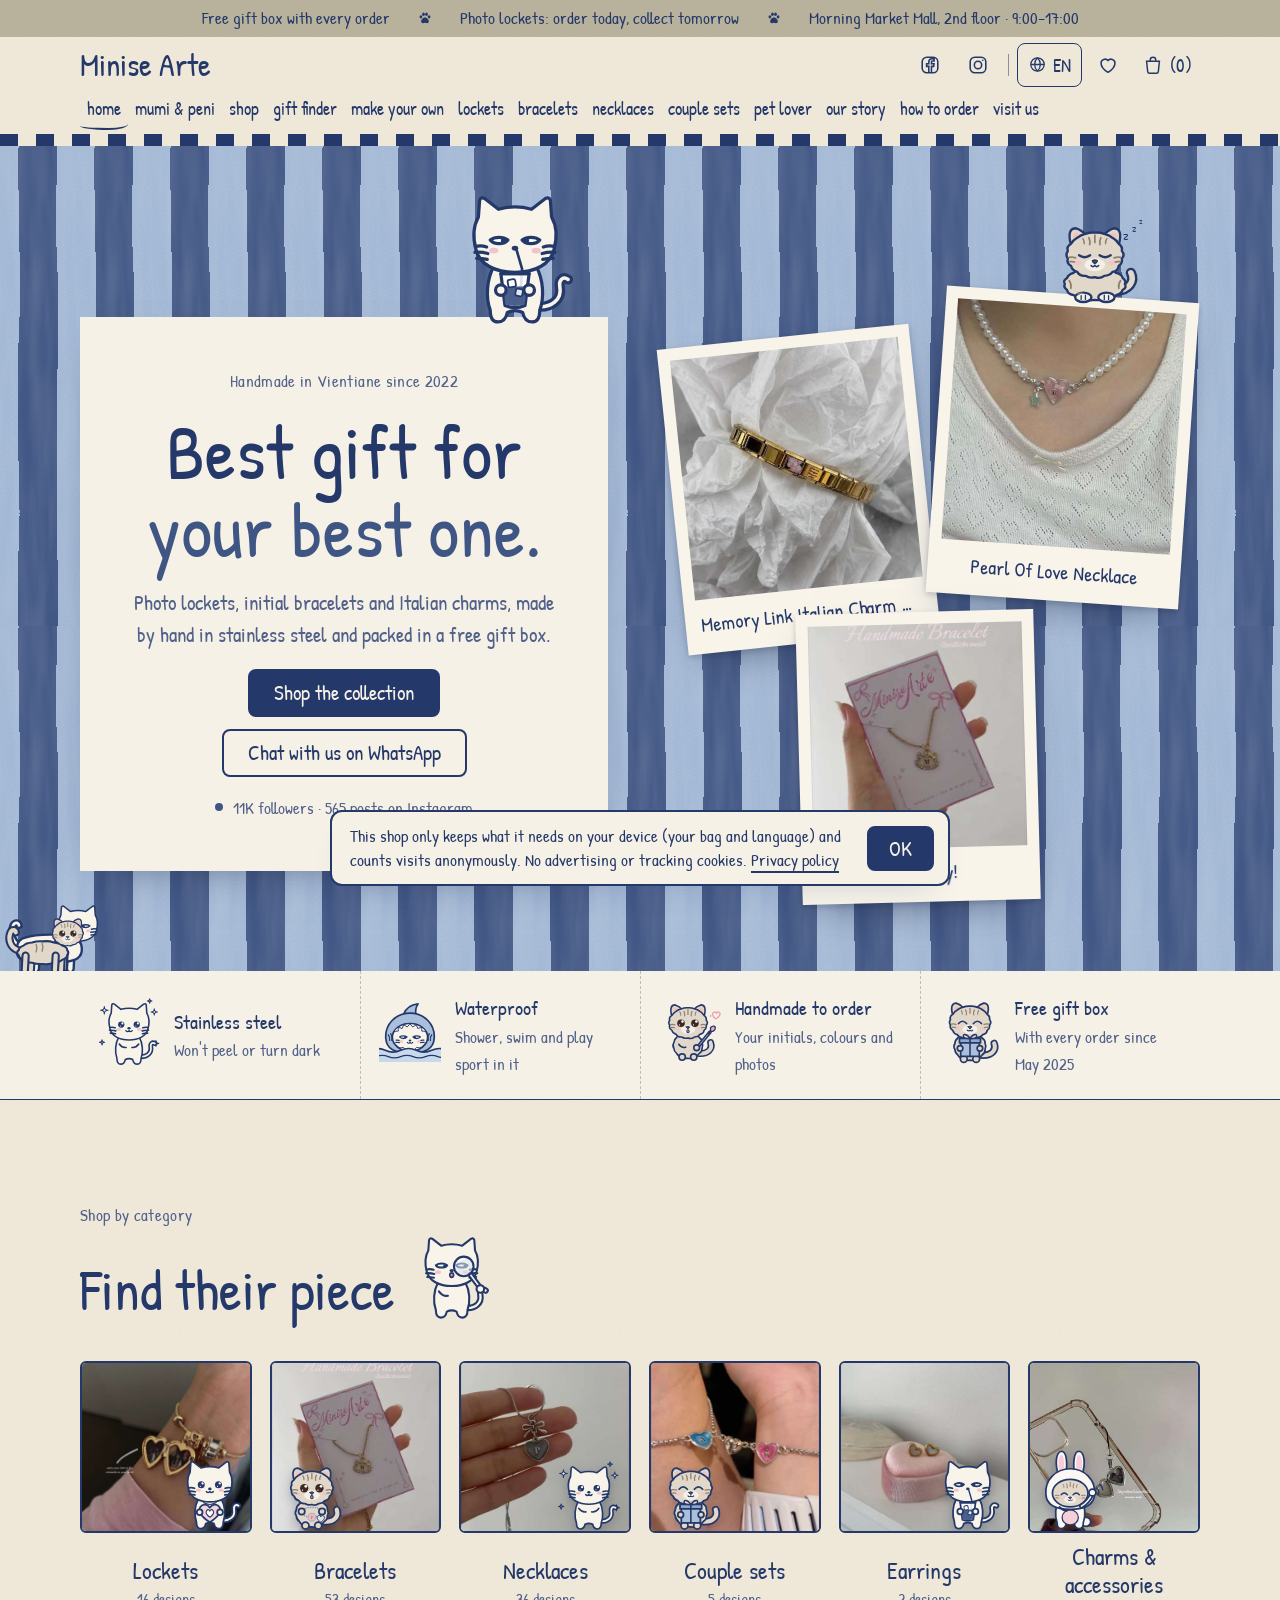
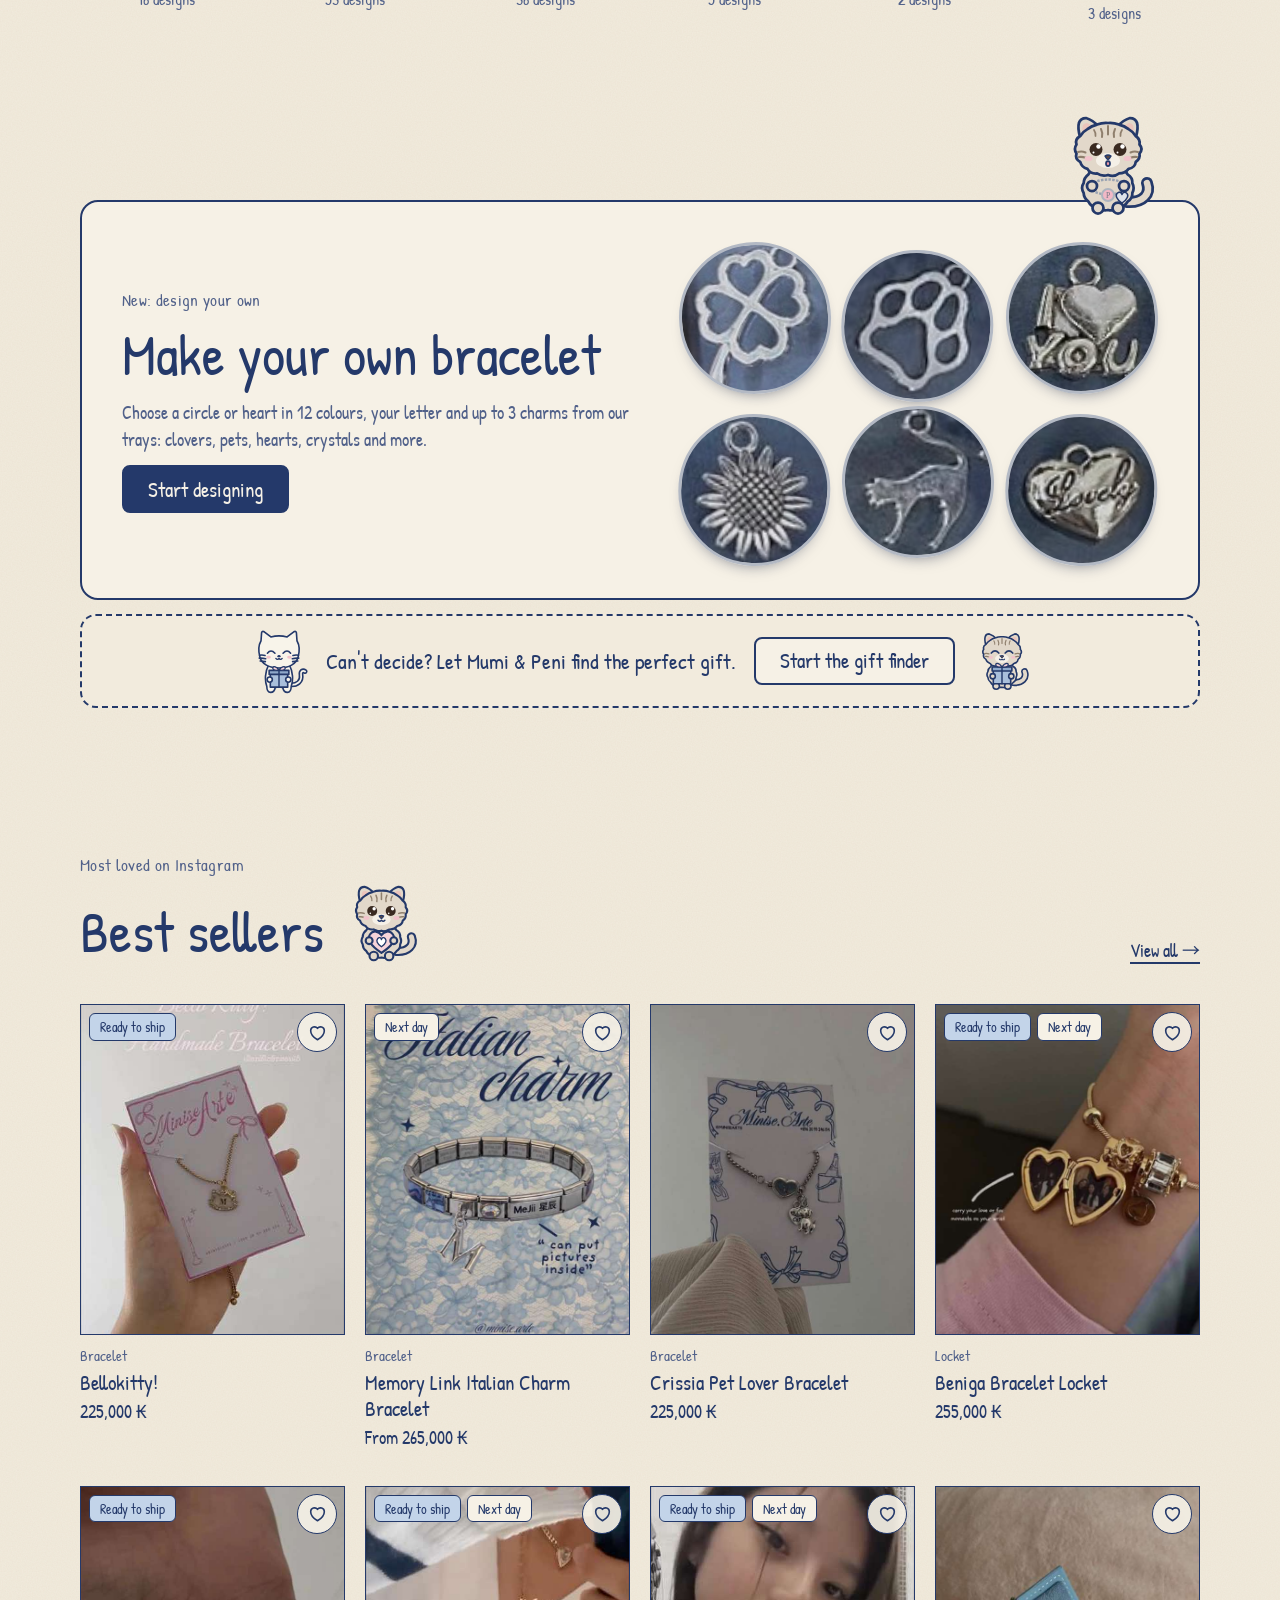
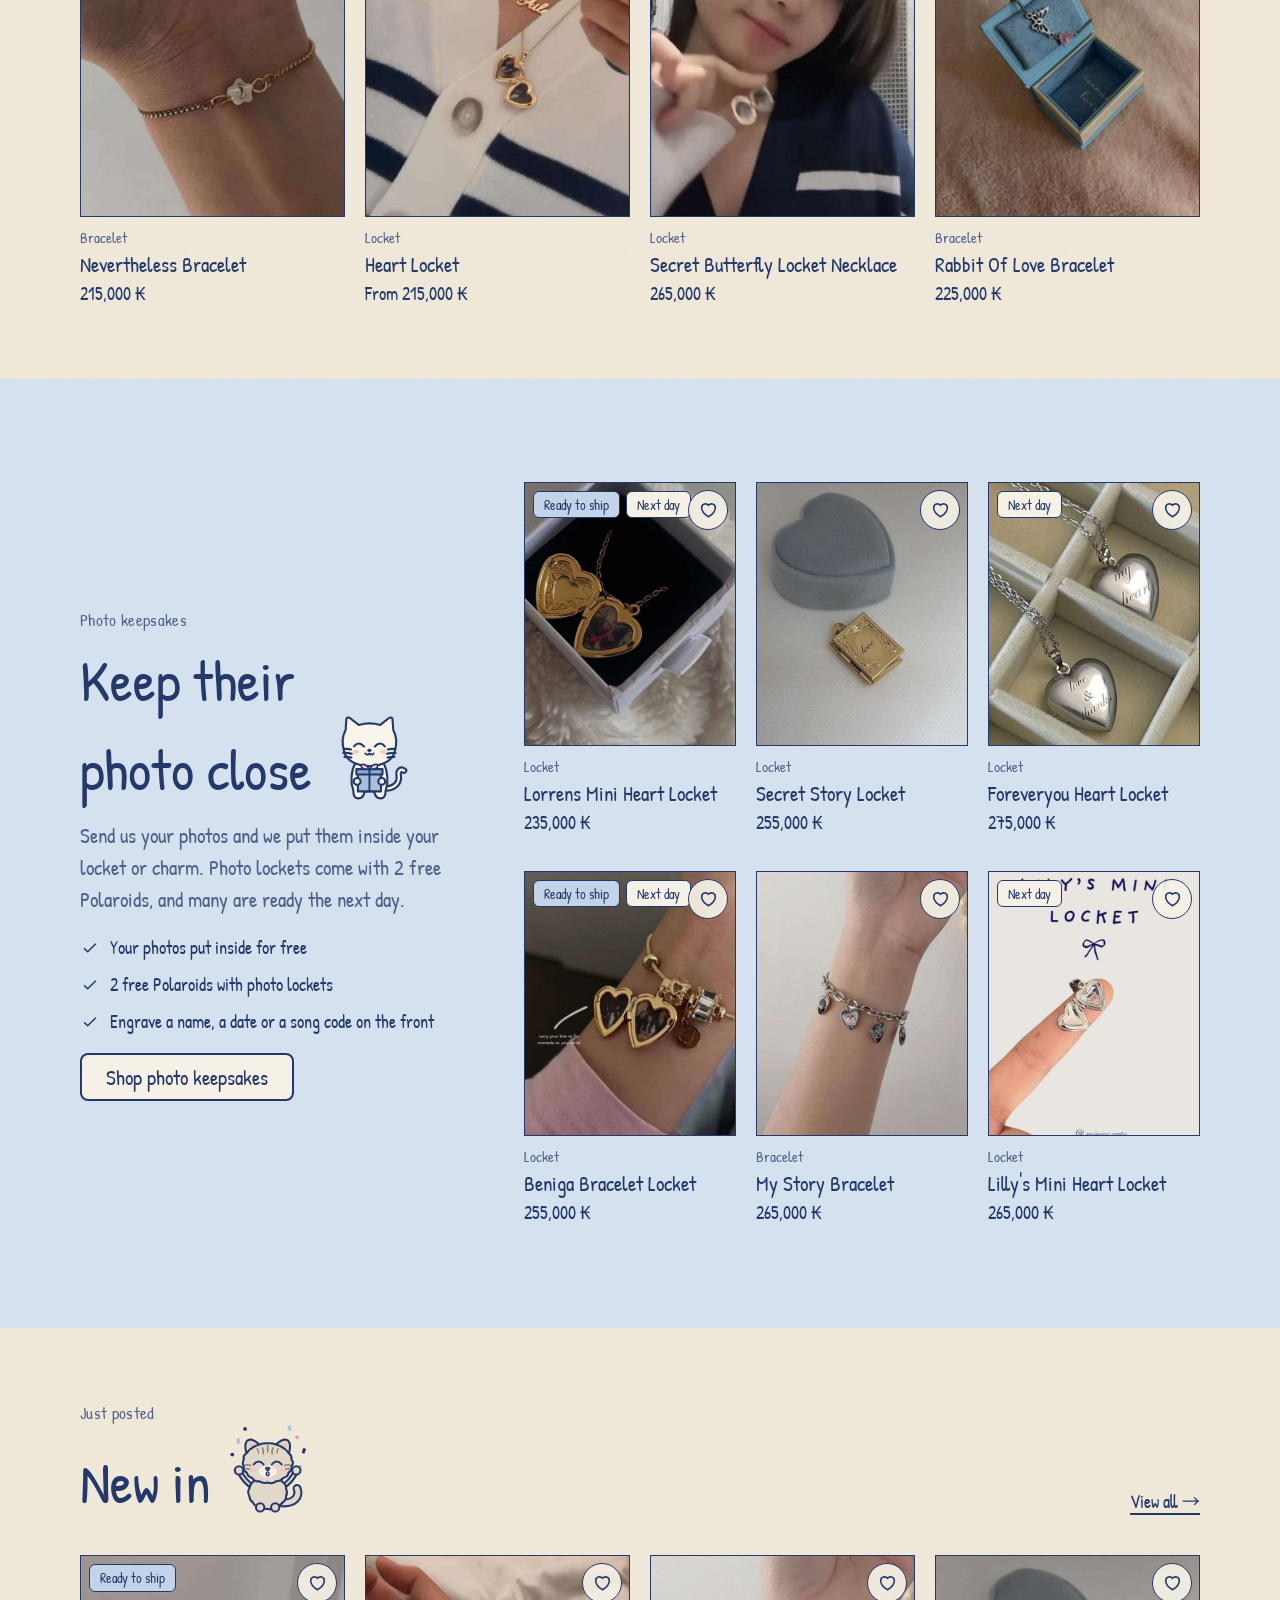
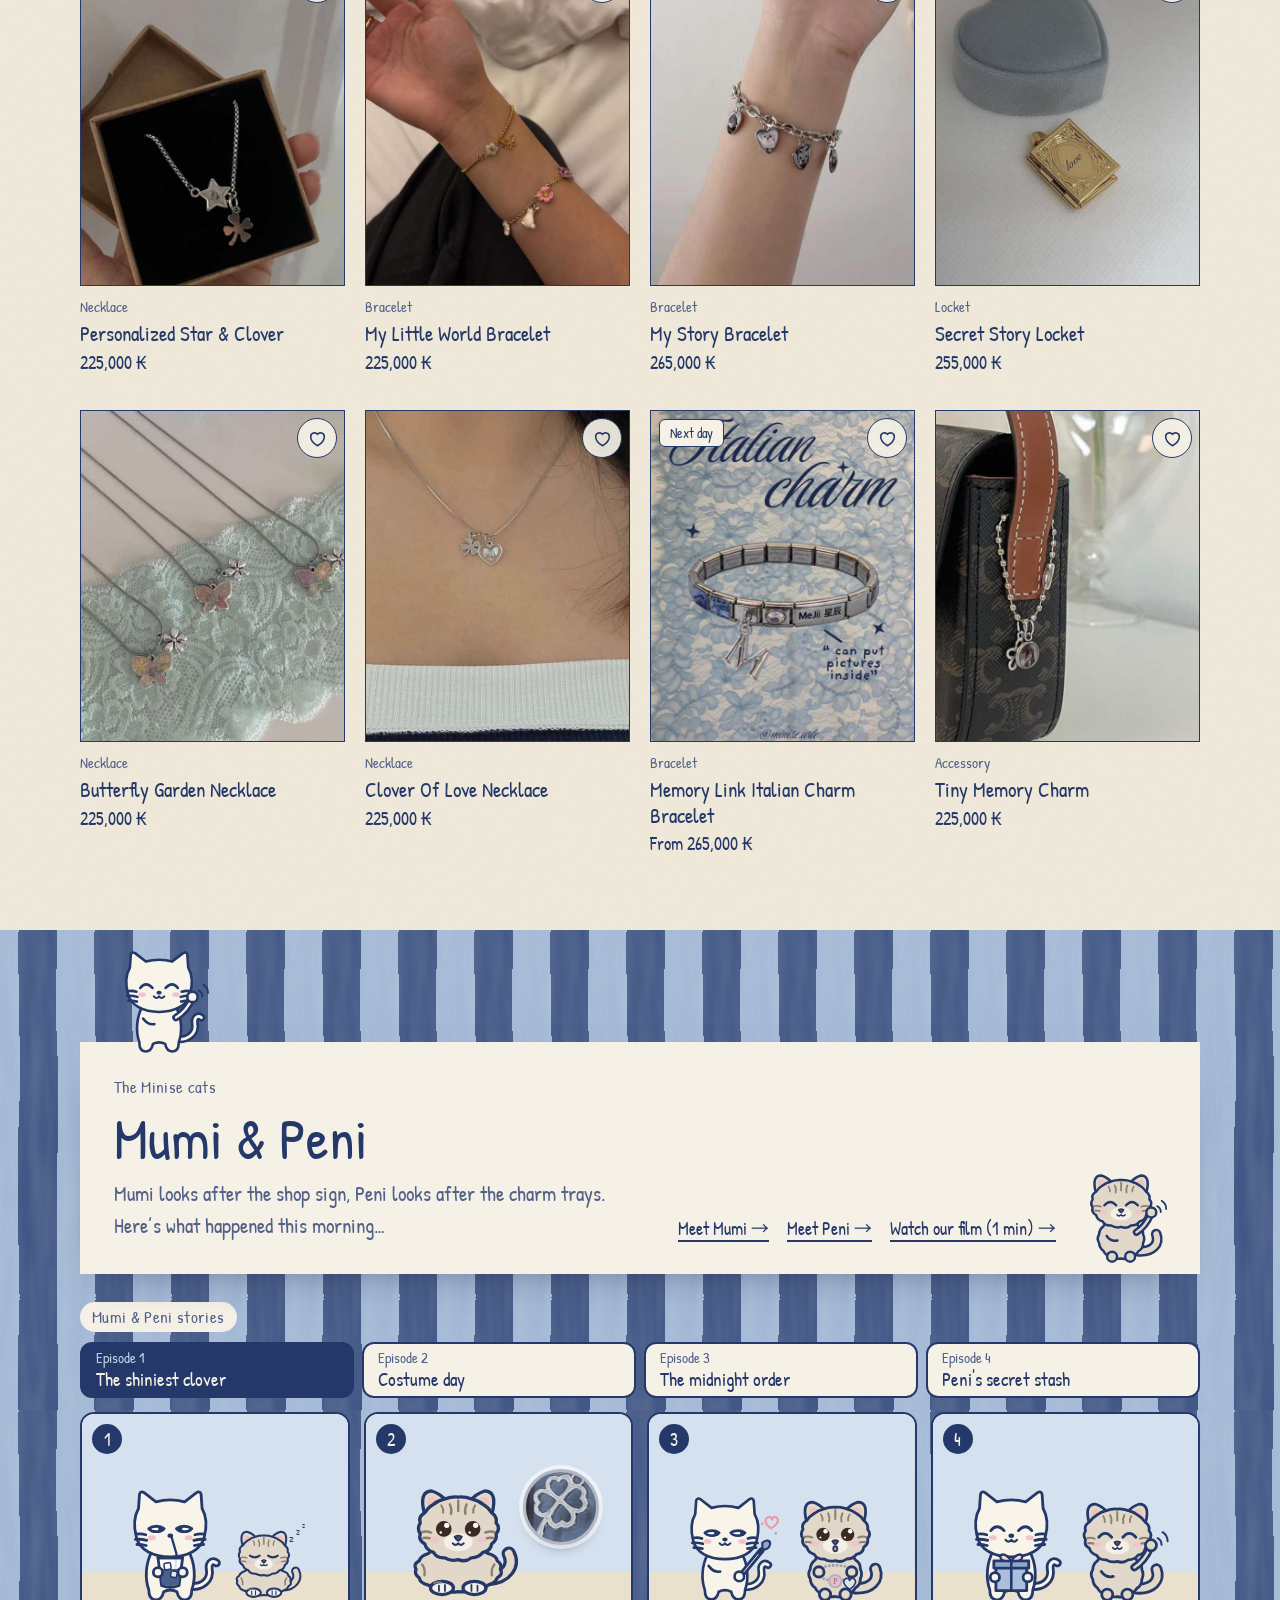
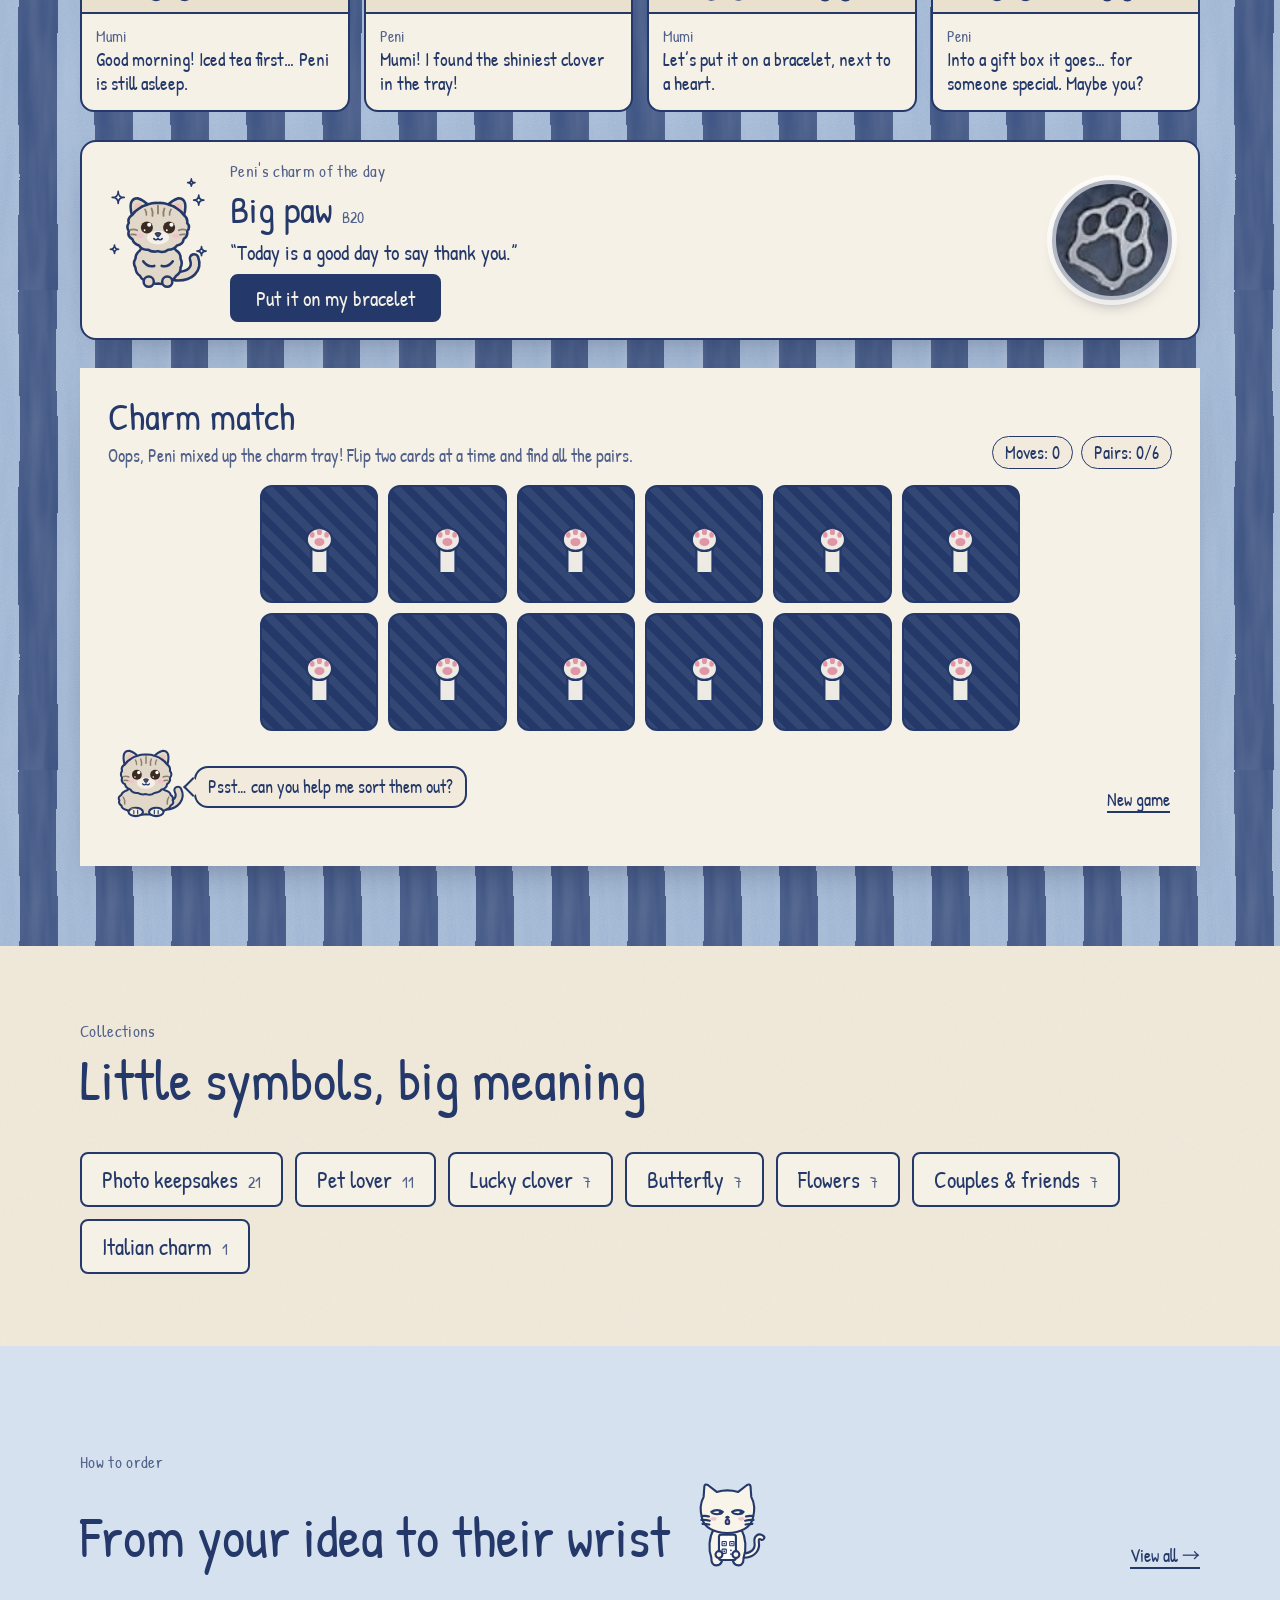
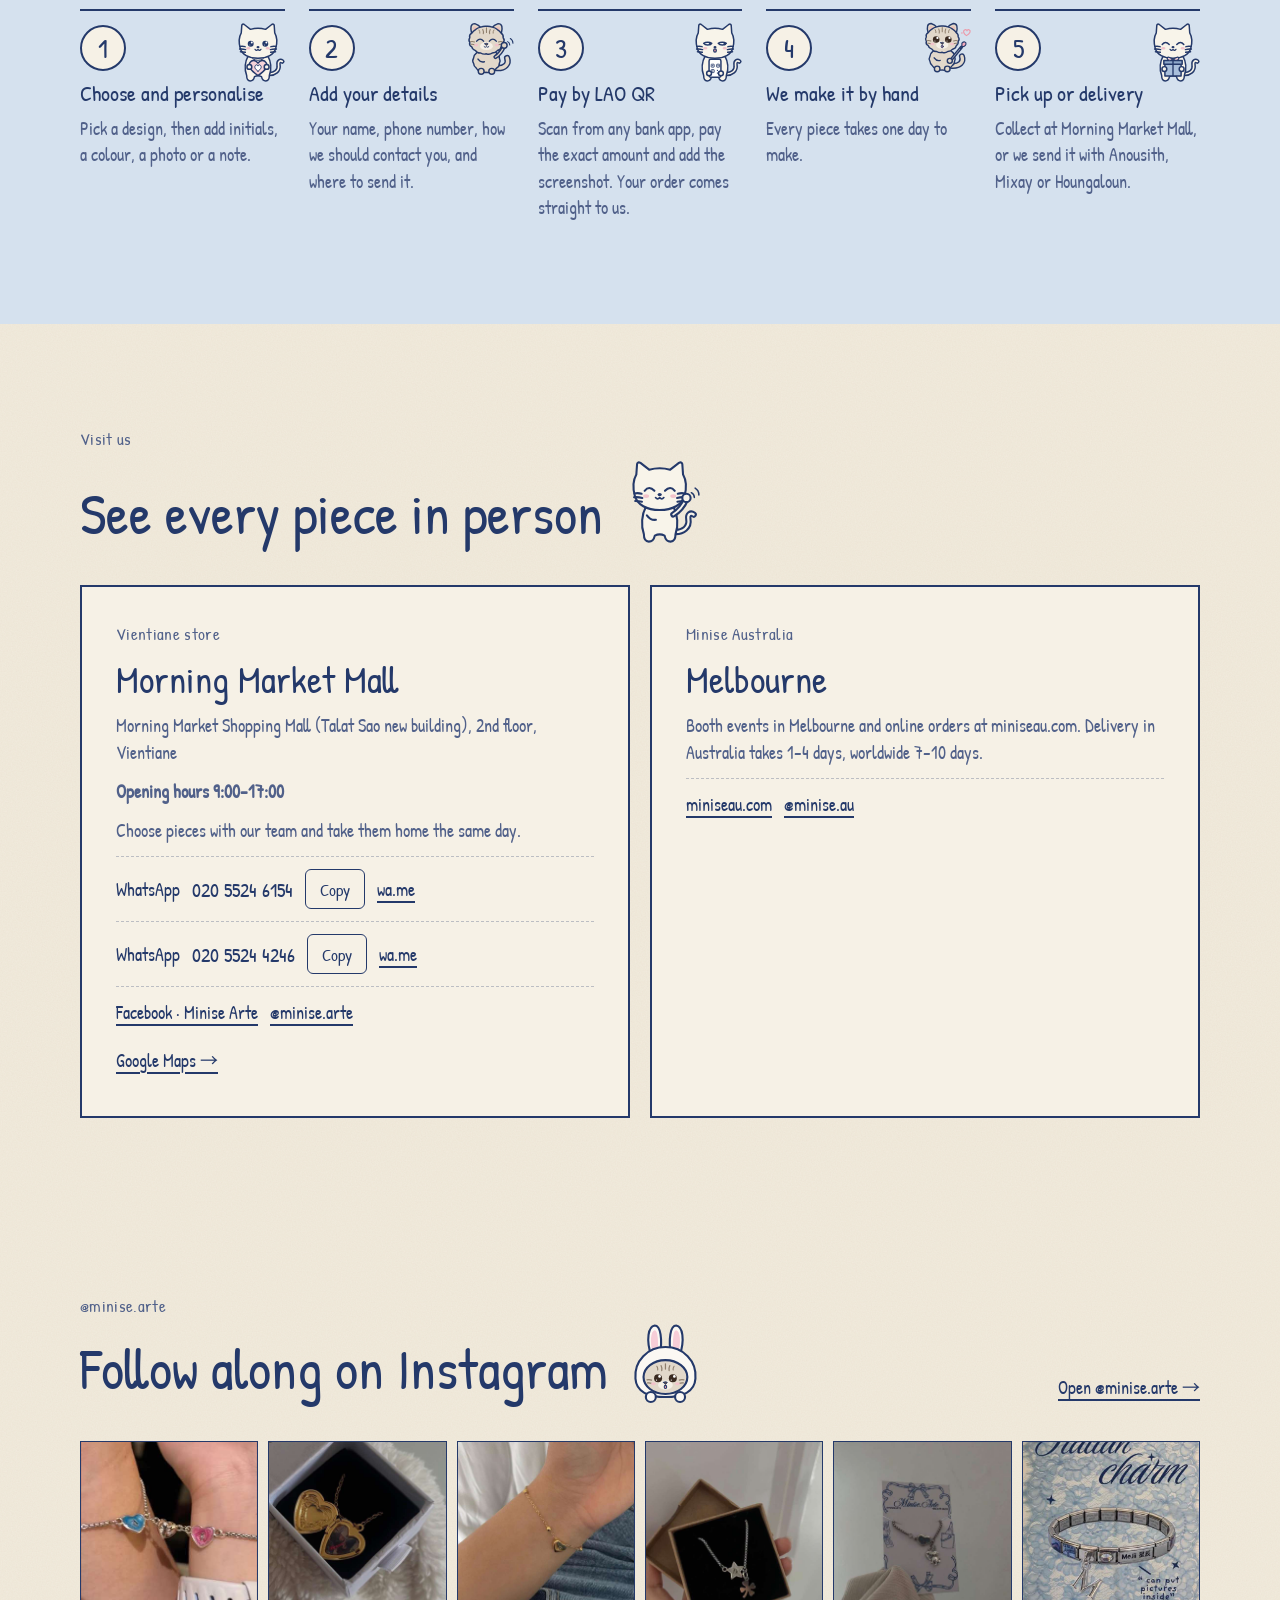
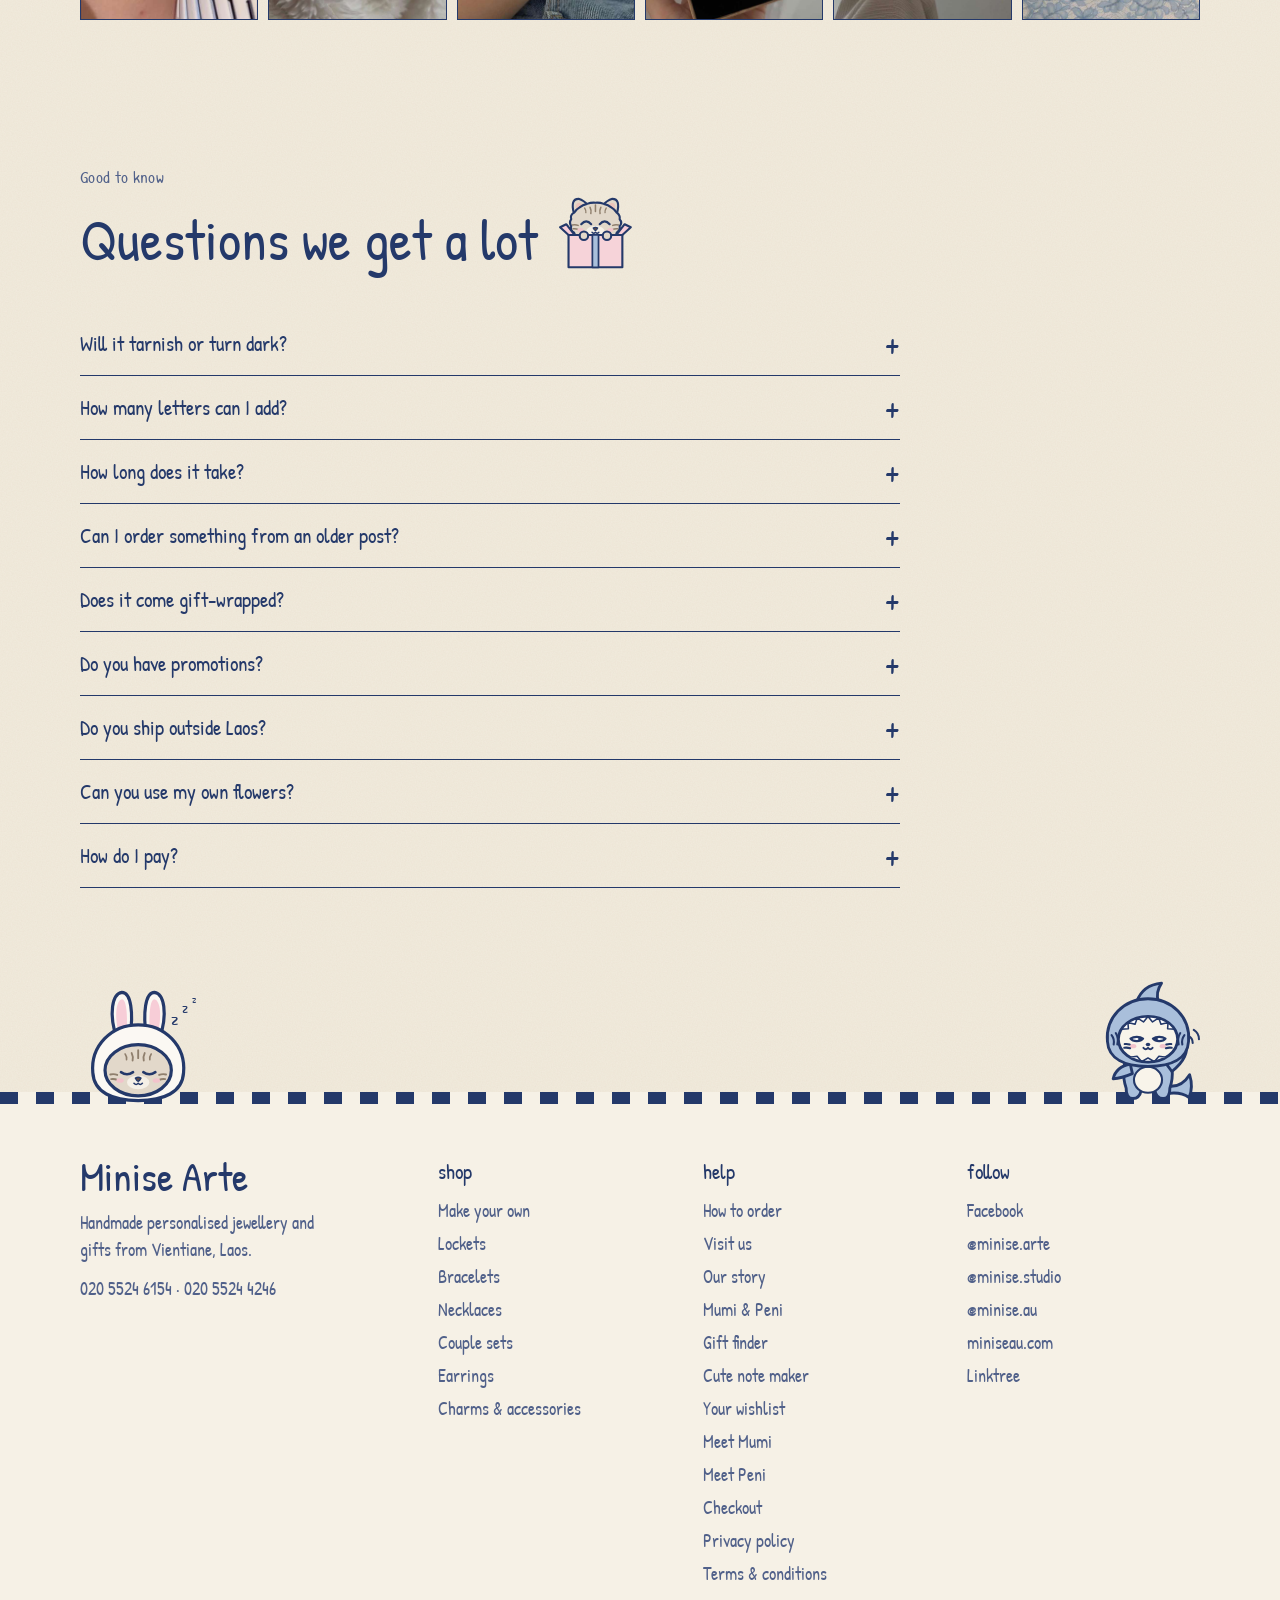
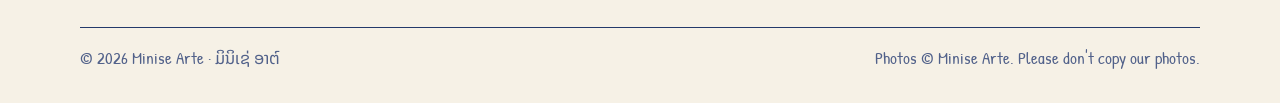
==== commit c26ae2d8: "Add files via upload" ====
--- a/index.html
+++ b/index.html
@@ -45,6 +45,7 @@
       <a href="#home" data-t="nav_home" data-nav="home">Home</a>
       <a href="#cats" data-t="nav_cats" data-nav="cats">Mumi &amp; Peni</a>
       <a href="#shop" data-t="nav_shop" data-nav="shop">Shop</a>
+      <a href="#gift" data-t="gf_link" data-nav="gift">Gift finder</a>
       <a href="#make" data-t="nav_make" data-nav="make">Make your own</a>
       <a href="#shop-locket" data-t="nav_locket" data-nav="shop-locket">Lockets</a>
       <a href="#shop-bracelet" data-t="nav_bracelet" data-nav="shop-bracelet">Bracelets</a>
@@ -74,6 +75,10 @@
           <button type="button" role="menuitemradio" data-lang="zh" lang="zh-CN">中文</button>
         </div>
       </div>
+      <a class="icon-btn wish-head" href="#wish" data-t-label="wish_open" aria-label="Your wishlist">
+        <svg class="icon" viewBox="0 0 24 24" fill="none" stroke="currentColor" stroke-width="1.7" stroke-linejoin="round" aria-hidden="true"><path d="M12 20s-7.6-4.6-7.6-10.2A4.3 4.3 0 0 1 12 7.2a4.3 4.3 0 0 1 7.6 2.6C19.6 15.4 12 20 12 20Z"/></svg>
+        <span class="wish-count" id="wishCount" hidden>0</span>
+      </a>
       <button class="icon-btn" type="button" id="bagBtn" data-t-label="open_bag" aria-label="Open your bag">
         <svg class="icon" viewBox="0 0 24 24" fill="none" stroke="currentColor" stroke-width="1.6" aria-hidden="true"><path d="M5 8h14l-1.2 11.2a2 2 0 0 1-2 1.8H8.2a2 2 0 0 1-2-1.8L5 8Z"/><path d="M9 8V6.5a3 3 0 0 1 6 0V8"/></svg>
         <span class="bag-count" id="bagCount">0</span>
--- a/css/style.css
+++ b/css/style.css
@@ -753,6 +753,7 @@
 .mumi-says::after { content: ""; position: absolute; right: 26px; bottom: -11px; width: 18px; height: 18px; background: var(--card); border-right: 2px solid var(--ink); border-bottom: 2px solid var(--ink); transform: rotate(45deg); }
 .mumi-says.pop { animation: mumiSay 0.4s cubic-bezier(.3, 1.4, .5, 1) both; }
 @keyframes mumiSay { from { opacity: 0; transform: rotate(-3deg) translateY(10px) scale(0.7); } to { opacity: 1; transform: rotate(-3deg); } }
+@keyframes sayPop { from { opacity: 0; transform: translateY(10px) scale(0.85); } to { opacity: 1; transform: none; } }
 .mumi-cap { display: flex; flex-wrap: wrap; justify-content: space-between; gap: 2px 12px; padding: 10px 6px 8px; font-size: 1.08rem; color: var(--pol-ink); }
 .mumi-cap .tn { color: var(--ink-2); }
 .mumi-heart { position: absolute; left: 50%; top: 42%; z-index: 4; width: 30px; pointer-events: none; animation: mumiHeart 1.3s ease-out both; }
@@ -831,7 +832,7 @@
 .mk-peni-kitty { flex: none; width: clamp(78px, 9vw, 104px); margin-bottom: -4px; }
 .mk-say { position: relative; flex: 1; min-width: 0; margin-bottom: 18px; padding: 8px 13px; background: var(--card); border: 2px solid var(--ink); border-radius: 14px; font-size: 1.05rem; line-height: 1.3; }
 .mk-say::after { content: ""; position: absolute; left: -11px; bottom: 14px; width: 16px; height: 16px; background: var(--card); border-left: 2px solid var(--ink); border-bottom: 2px solid var(--ink); transform: rotate(45deg); }
-.mk-say.pop { animation: mumiSay 0.4s cubic-bezier(.3, 1.4, .5, 1) both; }
+.mk-say.pop { animation: sayPop 0.4s cubic-bezier(.3, 1.4, .5, 1) both; }
 .mk-sum { display: grid; gap: 12px; background: var(--card); border: 2px solid var(--ink); border-radius: 14px; padding: 16px 18px 18px; }
 .mk-sum-h { font-size: var(--step-2); }
 .mk-dl { margin: 0; display: grid; grid-template-columns: repeat(3, minmax(0, 1fr)); gap: 8px 16px; }
@@ -984,7 +985,7 @@
 .gm-peni-kitty { flex: none; width: 76px; }
 .gm-say { position: relative; margin-bottom: 14px; padding: 7px 12px; background: var(--paper); border: 2px solid var(--ink); border-radius: 14px; font-size: 1.02rem; line-height: 1.3; max-width: 30em; }
 .gm-say::after { content: ""; position: absolute; left: -10px; bottom: 12px; width: 14px; height: 14px; background: var(--paper); border-left: 2px solid var(--ink); border-bottom: 2px solid var(--ink); transform: rotate(45deg); }
-.gm-say.pop { animation: mumiSay 0.4s cubic-bezier(.3, 1.4, .5, 1) both; }
+.gm-say.pop { animation: sayPop 0.4s cubic-bezier(.3, 1.4, .5, 1) both; }
 .gm-reset { min-height: 44px; background: none; border: 0; padding: 4px 2px; font-size: 1rem; cursor: pointer; }
 .gm-win { display: grid; grid-template-columns: auto minmax(0, 1fr) auto; align-items: center; gap: 12px 18px; padding: 14px 16px; border: 2px dashed var(--ink); border-radius: 14px; background: var(--sky); }
 .gm-win p { font-size: 1.15rem; margin-bottom: 10px; }
@@ -1088,7 +1089,7 @@
 .wl-fig .kitty { max-height: clamp(150px, 24vw, 230px); margin-inline: auto; width: auto; max-width: 100%; }
 .wl-say { position: absolute; left: 50%; bottom: calc(100% + 6px); z-index: 2; width: max-content; max-width: min(200px, 42vw); translate: -50% 0; padding: 6px 11px; border: 2px solid var(--ink); border-radius: 12px; background: var(--card); font-size: 0.98rem; line-height: 1.25; }
 .wl-say::after { content: ""; position: absolute; left: 50%; bottom: -9px; width: 14px; height: 14px; margin-left: -7px; background: var(--card); border-right: 2px solid var(--ink); border-bottom: 2px solid var(--ink); transform: rotate(45deg); }
-.wl-say.pop { animation: mumiSay 0.4s cubic-bezier(.3, 1.4, .5, 1) both; }
+.wl-say.pop { animation: sayPop 0.4s cubic-bezier(.3, 1.4, .5, 1) both; }
 /* night sky (nap time) */
 .wl-sky { position: absolute; inset: 0; z-index: 0; pointer-events: none; opacity: 0; transition: opacity 0.6s ease; }
 .wl-sky i { position: absolute; width: 5px; height: 5px; border-radius: 50%; background: #fff6d2; box-shadow: 0 0 6px #fff6d2; animation: kTwinkle 2.2s ease-in-out infinite; }
@@ -1181,3 +1182,280 @@
 @media (max-width: 600px) { .qz-ans { grid-template-columns: 1fr; } .qz-result { grid-template-columns: 1fr; justify-items: center; text-align: center; } .qz-result .sg-ch { justify-content: center; } }
 .wl-play { display: grid; gap: 20px; }
 @media (prefers-reduced-motion: reduce) { .wl-bit, .wl-sign, .wl-sky i, .wl-stage::before, .sg-charms .ch-img, .sg-medal, .sg-tag, .qz-k { animation: none !important; } .wl-bit { display: none; } }
+
+/* ---------- Gift finder (#gift) ---------- */
+.gf-hero { background: var(--stripe-light) var(--stripes) 0 0 / 76px 480px repeat; padding-block: clamp(28px, 5vw, 56px) clamp(40px, 6vw, 72px); }
+@media (max-width: 640px) { .gf-hero { background-size: 58px 366px; } }
+.gf-hero .wrap { display: grid; gap: 18px; }
+.gf-head { justify-self: center; max-width: 720px; text-align: center; background: var(--card); padding: clamp(18px, 3vw, 28px) clamp(18px, 4vw, 40px); box-shadow: 0 18px 40px -24px rgba(20, 30, 60, 0.5); }
+.gf-head > div { display: grid; gap: 8px; }
+.gf-head h1 { font-size: var(--step-4); line-height: 1.05; }
+html[lang="lo"] .gf-head h1 { font-size: clamp(2rem, 1.4rem + 3vw, 3.2rem); }
+.gf-head .lead { margin-inline: auto; }
+.gf-card { width: 100%; max-width: 980px; justify-self: center; padding: clamp(18px, 3vw, 30px); background: var(--card); border: 2px solid var(--ink); border-radius: 20px; box-shadow: 0 22px 44px -26px rgba(20, 30, 60, 0.6); }
+.gf-card.turn > * { animation: sgTurn 0.45s cubic-bezier(.2, .8, .2, 1) both; }
+.gf-step { display: grid; gap: 14px; }
+.gf-step h2 { font-size: var(--step-3); text-align: center; }
+.gf-top { display: flex; flex-wrap: wrap; align-items: center; gap: 8px 14px; color: var(--ink-2); font-size: 0.95rem; }
+.gf-paws { display: inline-flex; gap: 6px; }
+.gf-paws i { display: block; width: 26px; height: 26px; }
+.gf-paws svg { width: 100%; height: 100%; fill: var(--paper-2); stroke: var(--ink); stroke-width: 1.4; transition: fill 0.3s ease; }
+.gf-paws i.done svg { fill: var(--ink); }
+.gf-paws i.on svg { fill: #f4a9ba; animation: kittyBob 1.6s ease-in-out infinite; }
+.gf-back { margin-left: auto; min-height: 40px; background: none; border: 0; padding: 4px 2px; font-size: 1rem; cursor: pointer; }
+.gf-ask { display: flex; align-items: flex-end; justify-content: center; gap: 10px; }
+.gf-ask-k { flex: none; width: 70px; }
+.gf-say { position: relative; margin-bottom: 14px; padding: 7px 13px; max-width: 30em; border: 2px solid var(--ink); border-radius: 14px; background: var(--paper); font-size: 1.05rem; line-height: 1.3; }
+.gf-say::after { content: ""; position: absolute; left: -10px; bottom: 12px; width: 14px; height: 14px; background: var(--paper); border-left: 2px solid var(--ink); border-bottom: 2px solid var(--ink); transform: rotate(45deg); }
+.gf-tiles { display: grid; grid-template-columns: repeat(4, minmax(0, 1fr)); gap: 12px; }
+.gf-tiles.gf-n5 { grid-template-columns: repeat(5, minmax(0, 1fr)); }
+.gf-tiles.gf-n3 { grid-template-columns: repeat(3, minmax(0, 1fr)); max-width: 720px; width: 100%; justify-self: center; }
+.gf-tile { display: grid; justify-items: center; align-content: start; gap: 8px; min-width: 0; padding: 14px 10px 14px; border: 2px solid var(--ink); border-radius: 16px; background: linear-gradient(var(--band) 0 66%, var(--paper) 66%); font-size: 1.08rem; line-height: 1.25; text-align: center; transition: transform 0.2s cubic-bezier(.3, 1.4, .5, 1), box-shadow 0.2s ease; }
+.gf-tile:hover { transform: translateY(-4px) rotate(-1deg); box-shadow: 0 16px 26px -18px var(--shadow); }
+.gf-tile:active { transform: scale(0.97); }
+.gf-tk { width: min(100%, 110px); height: 104px; display: flex; align-items: flex-end; justify-content: center; }
+.gf-tk .kitty { max-height: 100%; width: auto; max-width: 100%; }
+.gf-tile:hover .gf-tk .kitty { animation: kittyWiggle 0.6s ease; }
+@media (max-width: 900px) { .gf-tiles, .gf-tiles.gf-n5 { grid-template-columns: repeat(3, minmax(0, 1fr)); } }
+@media (max-width: 560px) { .gf-tiles, .gf-tiles.gf-n5, .gf-tiles.gf-n3 { grid-template-columns: repeat(2, minmax(0, 1fr)); gap: 10px; } .gf-tk { height: 86px; } }
+/* the result: a gift box opens and the cats pop out */
+.gf-result { display: grid; gap: 12px; justify-items: center; text-align: center; }
+.gf-result h2 { font-size: var(--step-3); }
+.gf-box { position: relative; width: clamp(180px, 30vw, 240px); height: clamp(130px, 20vw, 170px); margin-top: 60px; }
+.gf-base { position: absolute; left: 6%; right: 6%; bottom: 0; height: 62%; z-index: 2; border: 2px solid var(--ink); border-radius: 6px 6px 12px 12px; background: linear-gradient(90deg, transparent 44%, var(--stripe-dark) 44% 56%, transparent 56%), #f6c9d3; }
+.gf-lid { position: absolute; left: 0; right: 0; bottom: 58%; height: 20%; z-index: 3; border: 2px solid var(--ink); border-radius: 8px; background: linear-gradient(90deg, transparent 44%, var(--stripe-dark) 44% 56%, transparent 56%), #f4b3c2; transform-origin: 8% 100%; animation: gfLid 1s cubic-bezier(.3, 1.4, .5, 1) 0.25s both; }
+.gf-lid::before, .gf-lid::after { content: ""; position: absolute; bottom: 100%; width: 34px; height: 24px; border: 2px solid var(--ink); border-radius: 50% 50% 10% 50%; background: var(--stripe-light); }
+.gf-lid::before { left: calc(50% - 34px); transform: rotate(-20deg); }
+.gf-lid::after { left: 50%; transform: scaleX(-1) rotate(-20deg); }
+.gf-pop { position: absolute; left: 0; right: 0; bottom: 30%; z-index: 1; display: flex; justify-content: center; gap: 0; animation: gfPop 0.8s cubic-bezier(.3, 1.5, .5, 1) 0.65s both; }
+.gf-pop-k { width: 46%; }
+@keyframes gfLid { 0% { transform: none; } 100% { transform: translate(-28%, -70%) rotate(-28deg); } }
+@keyframes gfPop { from { transform: translateY(70%); opacity: 0; } to { transform: none; opacity: 1; } }
+.gf-chips { display: flex; flex-wrap: wrap; justify-content: center; gap: 6px; }
+.gf-chips span { padding: 2px 12px; border: 1.5px solid var(--ink); border-radius: 999px; background: var(--paper); font-size: 0.95rem; }
+.gf-grid { width: 100%; margin-top: 8px; text-align: left; grid-template-columns: repeat(3, minmax(0, 1fr)); }
+.gf-grid .card { animation: kittyPop 0.6s cubic-bezier(.3, 1.4, .5, 1) both; }
+@media (max-width: 720px) { .gf-grid { grid-template-columns: repeat(2, minmax(0, 1fr)); } }
+.gf-more { display: flex; flex-wrap: wrap; justify-content: center; gap: 10px; margin-top: 8px; }
+.gf-hint { margin-top: 2px; }
+/* home: a strip under the bracelet card */
+.gf-strip { display: flex; align-items: center; justify-content: center; flex-wrap: wrap; gap: 8px 18px; margin-top: 14px; padding: 12px 18px; border: 2px dashed var(--ink); border-radius: 16px; background: var(--paper); color: var(--ink); text-decoration: none; text-align: center; }
+.gf-strip b { font-weight: 400; font-size: 1.2rem; }
+.gf-strip:hover { background: var(--card); }
+.gf-strip:hover .btn { background: var(--sky); }
+.gf-strip-k { width: 58px; }
+@media (max-width: 560px) { .gf-strip-k { display: none; } }
+@media (prefers-reduced-motion: reduce) { .gf-lid, .gf-pop, .gf-grid .card, .gf-paws i.on svg { animation: none !important; } .gf-lid { transform: translate(-28%, -70%) rotate(-28deg); } }
+
+/* ---------- Wishlist hearts, back to top ---------- */
+.card-wrap { position: relative; min-width: 0; }
+.wish-btn { position: absolute; top: 8px; right: 8px; z-index: 3; display: grid; place-items: center; width: 40px; height: 40px; padding: 0; border: 1.5px solid var(--ink); border-radius: 50%; background: rgba(246, 241, 230, 0.92); transition: opacity 0.5s ease, transform 0.15s ease; }
+.wish-btn svg { width: 21px; height: 21px; fill: none; stroke: var(--ink); stroke-width: 1.8; stroke-linejoin: round; }
+.wish-btn:hover { transform: scale(1.08); }
+.wish-btn.on svg, .wish-pdp.on svg { fill: #ec9aa9; }
+.wish-btn.pop, .wish-pdp.pop svg { animation: wishPop 0.5s cubic-bezier(.3, 1.6, .5, 1); }
+@keyframes wishPop { 0% { transform: scale(1); } 40% { transform: scale(1.4) rotate(-8deg); } 100% { transform: scale(1); } }
+.card.rv:not(.in) + .wish-btn { opacity: 0; }
+.wish-pdp { gap: 8px; margin-top: 10px; min-height: 42px; padding-inline: 16px; font-size: 1.05rem; }
+.wish-pdp svg { width: 20px; height: 20px; fill: none; stroke: currentColor; stroke-width: 1.8; stroke-linejoin: round; }
+.wish-head { position: relative; }
+.wish-count { position: absolute; top: 0; right: -2px; min-width: 19px; height: 19px; padding: 0 5px; border: 1.5px solid var(--ink); border-radius: 999px; background: #f6c9d3; color: var(--ink); font-size: 0.75rem; line-height: 16px; text-align: center; font-variant-numeric: tabular-nums; }
+.wish-tools { display: flex; flex-wrap: wrap; gap: 10px; margin-bottom: 22px; }
+.wish-empty { display: grid; justify-items: center; gap: 16px; text-align: center; }
+.wish-empty .wish-tools { justify-content: center; }
+.to-top { position: fixed; right: max(14px, env(safe-area-inset-right, 0px)); bottom: calc(18px + env(safe-area-inset-bottom, 0px)); z-index: 28; display: grid; place-items: center; width: 48px; height: 48px; padding: 0; border: 2px solid var(--card); border-radius: 50%; background: var(--ink); color: var(--on-btn); box-shadow: 0 10px 22px -10px var(--shadow); animation: kittyPop 0.4s cubic-bezier(.3, 1.4, .5, 1) both; }
+.to-top svg { width: 24px; height: 24px; }
+.to-top:hover { background: var(--stripe-dark); }
+.nt-pdp { margin-top: 10px; }
+.nt-co { margin-top: -6px; }
+.gf-grid .card { animation: kittyPop 0.6s cubic-bezier(.3, 1.4, .5, 1) both; }
+.gf-grid .card-wrap:nth-child(1) .card { animation-delay: 0.9s; } .gf-grid .card-wrap:nth-child(2) .card { animation-delay: 1s; } .gf-grid .card-wrap:nth-child(3) .card { animation-delay: 1.1s; }
+.gf-grid .card-wrap:nth-child(4) .card { animation-delay: 1.2s; } .gf-grid .card-wrap:nth-child(5) .card { animation-delay: 1.3s; } .gf-grid .card-wrap:nth-child(6) .card { animation-delay: 1.4s; }
+/* Mumi & Peni's world: more fun pages */
+.wl-more { display: grid; grid-template-columns: repeat(4, minmax(0, 1fr)); gap: 12px; margin-top: 14px; }
+.wl-more a { display: flex; align-items: center; gap: 10px; min-width: 0; padding: 10px 14px; border: 2px dashed var(--ink); border-radius: 14px; background: var(--paper); color: var(--ink); text-decoration: none; font-size: 1.05rem; line-height: 1.2; transition: background 0.2s ease, transform 0.2s ease; }
+.wl-more a:hover { background: var(--card); transform: translateY(-2px); }
+.wl-more-k { flex: none; width: 48px; }
+@media (max-width: 860px) { .wl-more { grid-template-columns: repeat(2, minmax(0, 1fr)); } }
+
+/* ---------- Cute note maker (#note) ---------- */
+.nt-hero { background: var(--stripe-light) var(--stripes) 0 0 / 76px 480px repeat; padding-block: clamp(28px, 5vw, 56px) clamp(40px, 6vw, 72px); }
+@media (max-width: 640px) { .nt-hero { background-size: 58px 366px; } }
+.nt-hero .wrap { display: grid; gap: 18px; }
+.nt-grid { display: grid; grid-template-columns: minmax(0, 1fr) minmax(0, 1fr); gap: clamp(18px, 3vw, 32px); align-items: start; width: 100%; max-width: 1060px; justify-self: center; }
+.nt-preview { position: sticky; top: calc(env(safe-area-inset-top, 0px) + 140px); display: grid; gap: 12px; }
+.nt-form { display: grid; gap: 14px; padding: clamp(16px, 3vw, 26px); background: var(--card); border: 2px solid var(--ink); border-radius: 18px; box-shadow: 0 18px 40px -26px rgba(20, 30, 60, 0.5); }
+.nt-form textarea { min-height: 96px; }
+.nt-form .field input, .nt-form .field textarea { font-size: 1.05rem; }
+@media (max-width: 860px) { .nt-grid { grid-template-columns: 1fr; } .nt-preview { position: static; max-width: 440px; width: 100%; justify-self: center; } }
+/* the note */
+.nt-env { position: relative; padding: 18px 10px 10px; }
+#ntCardBox { position: relative; z-index: 2; transform-origin: 50% 100%; }
+.nt-card {
+  --nt-ink: var(--ink); position: relative; display: grid; grid-template-rows: auto 1fr auto; gap: 10px; aspect-ratio: 4 / 5; padding: 34px 28px 22px;
+  border: 2px solid var(--ink); border-radius: 18px; color: var(--nt-ink); box-shadow: 0 20px 40px -24px rgba(20, 30, 60, 0.6); transform: rotate(-1.5deg); overflow: hidden;
+}
+.nt-p-tea { background: #fbf7ee radial-gradient(#a9bfdb 2px, transparent 2.6px) 0 0 / 22px 22px; }
+.nt-p-milk { --nt-ink: #7a3346; background: #fff2f5 radial-gradient(#f6c4d1 3px, transparent 3.6px) 0 0 / 26px 26px; }
+.nt-p-night { --nt-ink: #fdf6dc; background: #2b3b6b radial-gradient(#fff3c4 1.4px, transparent 1.9px) 0 0 / 30px 30px; }
+.nt-p-costume { background: linear-gradient(135deg, #e3eefa 50%, #fce7ee 50%); }
+.nt-p-clover { --nt-ink: #24563f; background: #f3fbf7 radial-gradient(#b5e3cf 3px, transparent 3.6px) 0 0 / 24px 24px; }
+.nt-tape { position: absolute; left: 50%; top: -2px; width: 110px; height: 30px; margin-left: -55px; background: rgba(169, 191, 219, 0.85); transform: rotate(-3deg); }
+.nt-to, .nt-from { font-size: 1.15rem; position: relative; z-index: 1; }
+.nt-to { padding-left: 50px; }
+.nt-to b, .nt-from b { font-weight: 400; }
+.nt-from { justify-self: end; padding-right: 32%; }
+.nt-msg { position: relative; z-index: 1; align-self: center; text-align: center; font-family: var(--f-display); font-size: clamp(1.4rem, 3vw, 1.9rem); line-height: 1.3; text-wrap: balance; overflow-wrap: anywhere; }
+.nt-ph { opacity: 0.55; }
+.nt-cats { position: absolute; right: 6%; bottom: 3%; display: flex; align-items: flex-end; width: 34%; pointer-events: none; }
+.nt-p-night .nt-cats, .nt-p-costume .nt-cats { width: 44%; }
+.nt-cat { flex: 1; min-width: 0; }
+.nt-st { position: absolute; z-index: 2; width: 54px; filter: drop-shadow(0 3px 4px rgba(20, 30, 60, 0.25)); animation: kittyPop 0.45s cubic-bezier(.3, 1.6, .5, 1) both; }
+.nt-st svg { display: block; width: 100%; height: auto; }
+.nt-st1 { left: 10px; top: 12px; transform: rotate(-16deg); }
+.nt-st2 { right: 12px; top: 18px; transform: rotate(14deg); }
+.nt-st3 { left: 14px; bottom: 14px; transform: rotate(10deg); }
+/* the envelope (appears when the note is added to the order) */
+.nt-env-back, .nt-env-front, .nt-seal { position: absolute; opacity: 0; pointer-events: none; }
+.nt-env-back { left: 4%; right: 4%; bottom: 4%; height: 50%; z-index: 1; border: 2px solid var(--ink); border-radius: 12px; background: #f6c9d3; }
+.nt-env-front { left: 4%; right: 4%; bottom: 4%; height: 50%; z-index: 3; border-radius: 12px; background: linear-gradient(160deg, transparent 49.5%, #f4b3c2 50%) left / 50% 100% no-repeat, linear-gradient(200deg, transparent 49.5%, #f4b3c2 50%) right / 50% 100% no-repeat; border: 2px solid var(--ink); }
+.nt-seal { left: 50%; bottom: 20%; z-index: 4; width: 64px; margin-left: -32px; }
+.nt-seal svg { display: block; width: 100%; height: auto; }
+.nt-env.send #ntCardBox { animation: ntIn 1s cubic-bezier(.5, 0, .3, 1) forwards; }
+.nt-env.send .nt-env-back, .nt-env.send .nt-env-front { animation: ntFade 0.4s ease 0.3s forwards; }
+.nt-env.send .nt-seal { animation: ntSeal 0.5s cubic-bezier(.3, 1.6, .5, 1) 1s forwards; }
+@keyframes ntIn { 0% { transform: none; } 30% { transform: translateY(-8%) rotate(2deg); } 100% { transform: translateY(26%) scale(0.6); } }
+@keyframes ntFade { to { opacity: 1; } }
+@keyframes ntSeal { from { opacity: 0; transform: scale(0.2) rotate(-30deg); } to { opacity: 1; transform: none; } }
+.nt-peni { display: flex; align-items: flex-end; gap: 10px; }
+.nt-peni-k { flex: none; width: 72px; }
+.nt-say { position: relative; margin-bottom: 14px; padding: 7px 12px; border: 2px solid var(--ink); border-radius: 14px; background: var(--card); font-size: 1.02rem; line-height: 1.3; }
+.nt-say::after { content: ""; position: absolute; left: -10px; bottom: 12px; width: 14px; height: 14px; background: var(--card); border-left: 2px solid var(--ink); border-bottom: 2px solid var(--ink); transform: rotate(45deg); }
+.nt-say.pop { animation: sayPop 0.4s cubic-bezier(.3, 1.4, .5, 1) both; }
+/* paper and stickers pickers */
+.nt-papers { display: grid; grid-template-columns: repeat(auto-fill, minmax(118px, 1fr)); gap: 8px; }
+.nt-paper { display: grid; gap: 6px; justify-items: center; padding: 8px 6px; border: 2px solid var(--line); border-radius: 12px; background: var(--paper); font-size: 0.95rem; line-height: 1.2; text-align: center; color: var(--ink); }
+.nt-paper .nt-sw { display: flex; align-items: flex-end; justify-content: center; width: 100%; height: 56px; border: 1.5px solid var(--ink); border-radius: 8px; overflow: hidden; }
+.nt-paper.nt-p-tea .nt-sw { background: #fbf7ee radial-gradient(#a9bfdb 1.5px, transparent 2px) 0 0 / 12px 12px; }
+.nt-paper.nt-p-milk .nt-sw { background: #fff2f5 radial-gradient(#f6c4d1 2px, transparent 2.6px) 0 0 / 14px 14px; }
+.nt-paper.nt-p-night .nt-sw { background: #2b3b6b radial-gradient(#fff3c4 1px, transparent 1.5px) 0 0 / 14px 14px; }
+.nt-paper.nt-p-costume .nt-sw { background: linear-gradient(135deg, #e3eefa 50%, #fce7ee 50%); }
+.nt-paper.nt-p-clover .nt-sw { background: #f3fbf7 radial-gradient(#b5e3cf 2px, transparent 2.6px) 0 0 / 14px 14px; }
+.nt-paper { background: var(--paper) !important; }
+.nt-sw-k { width: 46px; }
+.nt-paper[aria-pressed="true"] { border-color: var(--ink); box-shadow: 0 0 0 2px var(--ink) inset; }
+.nt-stks { display: flex; flex-wrap: wrap; gap: 8px; }
+.nt-stk { display: grid; place-items: center; width: 56px; height: 56px; padding: 6px; border: 2px solid var(--line); border-radius: 12px; background: var(--paper); }
+.nt-stk svg { width: 100%; height: 100%; }
+.nt-stk[aria-pressed="true"] { border-color: var(--ink); background: var(--sky); box-shadow: 0 0 0 2px var(--ink) inset; }
+.nt-actions { display: flex; flex-wrap: wrap; gap: 10px; }
+.nt-ok { margin-bottom: 8px; }
+
+/* ---------- The little film ---------- */
+.film { display: grid; gap: 12px; }
+.fm-head { display: grid; gap: 6px; }
+.fm-head h2 { font-size: var(--step-3); }
+.fm-screen { position: relative; aspect-ratio: 16 / 9; overflow: hidden; border: 2px solid var(--ink); border-radius: 18px; background: var(--card); box-shadow: 0 22px 44px -26px rgba(20, 30, 60, 0.6); }
+@media (max-width: 600px) { .fm-screen { aspect-ratio: 4 / 3.4; } }
+.fm-stage, .fm-scene { position: absolute; inset: 0; }
+.fm-scene { overflow: hidden; animation: fmScene 0.6s ease both; }
+@keyframes fmScene { from { opacity: 0; transform: scale(1.04); } to { opacity: 1; transform: none; } }
+.fm-bg-s { background: var(--stripe-light) var(--stripes) 0 0 / 76px 480px repeat; }
+.fm-bg-c { background: linear-gradient(#f6efe0, #f2e6cf); }
+.fm-bg-p { background: linear-gradient(#fbe1e8, #f7d0db); }
+.fm-bg-b { background: linear-gradient(#d5e1ee, #e9f0f7); }
+.fm-bg-w { background: linear-gradient(#f6e6cb, #f1d9b4); }
+.fm-bg-m { background: linear-gradient(#e2f4ec, #cdebdd); }
+.fm-bg-l { background: linear-gradient(#ece3fb, #ddd0f4); }
+.fm-floor { position: absolute; left: 0; right: 0; bottom: 0; height: 16%; z-index: 1; background: var(--paper-2); border-top: 2px solid var(--ink); }
+.fm-bg-s .fm-floor { background: var(--card); }
+.fm-cat { position: absolute; bottom: 10%; z-index: 3; width: 25%; max-width: 230px; transform-origin: 50% 100%; animation: fmIn 0.7s cubic-bezier(.3, 1.5, .5, 1) both; }
+.fm-cat .kitty { max-height: 100%; }
+.fm-c-l { left: 16%; }
+.fm-c-r { right: 16%; }
+.fm-c-c { left: 50%; margin-left: -12.5%; }
+.fm-c-peek { right: 3%; width: 20%; animation-name: fmPeek; animation-duration: 1.2s; animation-delay: 1.6s !important; }
+.fm-c-walk { left: -30%; width: 30%; animation: fmWalk 5.4s linear both !important; }
+.fm-c-walk ~ .fm-c-r { right: 8%; }
+@keyframes fmIn { from { opacity: 0; transform: translateY(40%) scale(0.6); } to { opacity: 1; transform: none; } }
+@keyframes fmPeek { from { opacity: 0; transform: translateX(120%); } to { opacity: 1; transform: none; } }
+@keyframes fmWalk { from { left: -30%; } to { left: 46%; } }
+.fm-date { position: absolute; left: 14px; top: 14px; z-index: 4; padding: 2px 16px; border: 2px solid var(--ink); border-radius: 999px; background: var(--card); font-family: var(--f-display); font-size: clamp(1rem, 2.4vw, 1.6rem); animation: kittyPop 0.5s cubic-bezier(.3, 1.5, .5, 1) 0.1s both; }
+.fm-title { position: absolute; left: 50%; top: 12%; z-index: 4; display: grid; gap: 2px; width: max-content; max-width: 86%; translate: -50% 0; padding: 10px 24px; background: var(--card); box-shadow: 0 14px 30px -20px rgba(20, 30, 60, 0.6); text-align: center; animation: kittyPop 0.7s cubic-bezier(.3, 1.5, .5, 1) 0.2s both; }
+.fm-title span { color: var(--ink-2); font-size: clamp(0.9rem, 2vw, 1.15rem); }
+.fm-title b { font-family: var(--f-display); font-weight: 400; font-size: clamp(1.4rem, 4.2vw, 2.6rem); line-height: 1.1; }
+.fm-props { position: absolute; inset: 0; z-index: 2; pointer-events: none; }
+.fm-bit, .fm-disc { position: absolute; width: clamp(40px, 9%, 84px); animation: fmFloat 3s ease-in-out infinite, kittyPop 0.6s cubic-bezier(.3, 1.5, .5, 1) both; }
+.fm-bit .ch-img { display: block; aspect-ratio: 1; border-radius: 50%; border: 3px solid #b3b9c4; box-shadow: 0 0 0 4px rgba(255, 255, 255, 0.6); }
+.fm-disc svg { display: block; width: 100%; height: auto; overflow: visible; }
+.fm-props .b1 { left: 18%; top: 26%; animation-delay: -0.4s, 0.5s; }
+.fm-props .b2 { left: 72%; top: 18%; animation-delay: -1.2s, 0.8s; }
+.fm-props .b3 { left: 80%; top: 50%; animation-delay: -2s, 1.1s; }
+.fm-props .b4 { left: 10%; top: 54%; animation-delay: -2.6s, 1.4s; }
+@keyframes fmFloat { 0%, 100% { translate: 0 0; } 50% { translate: 0 -10px; } }
+.fm-frame { position: absolute; left: 64%; top: 18%; display: grid; place-items: center; width: 20%; aspect-ratio: 1; border: 9px solid #c9a679; border-radius: 6px; background: #fdf8ec; transform: rotate(5deg); box-shadow: 0 10px 20px -12px rgba(20, 30, 60, 0.6); animation: kittyPop 0.6s cubic-bezier(.3, 1.5, .5, 1) 0.6s both; }
+.fm-frame span { width: 64%; }
+.fm-frame .ch-img { display: block; aspect-ratio: 1; border-radius: 50%; }
+.fm-dot { position: absolute; width: 16px; height: 16px; border-radius: 50%; animation: fmFloat 2.4s ease-in-out infinite; }
+.fm-dot.d1 { left: 22%; top: 30%; background: #f4a9ba; }
+.fm-dot.d2 { left: 30%; top: 18%; background: #a9bfdb; animation-delay: -0.8s; }
+.fm-dot.d3 { left: 58%; top: 62%; background: #f3d873; animation-delay: -1.6s; }
+.fm-bowl { position: absolute; left: 52%; bottom: 13%; width: 14%; height: 7%; border: 2px solid var(--ink); border-radius: 4px 4px 40px 40px; background: #f6c9d3; }
+.fm-pr-food .b1 { left: 54%; top: 46%; }
+.fm-pr-food .b2 { left: 66%; top: 30%; }
+.fm-heart { position: absolute; bottom: 16%; width: clamp(22px, 4%, 40px); animation: fmRise 3.4s ease-in infinite; }
+.fm-heart svg { display: block; width: 100%; height: auto; }
+.fm-heart.h1 { left: 30%; } .fm-heart.h2 { left: 46%; animation-delay: -0.8s; } .fm-heart.h3 { left: 56%; animation-delay: -1.6s; } .fm-heart.h4 { left: 66%; animation-delay: -2.2s; } .fm-heart.h5 { left: 40%; animation-delay: -2.8s; }
+@keyframes fmRise { 0% { transform: translateY(0) scale(0.6); opacity: 0; } 20% { opacity: 1; } 100% { transform: translateY(-220%) scale(1.1) rotate(15deg); opacity: 0; } }
+.fm-box { position: absolute; bottom: 14%; width: 13%; aspect-ratio: 1.1; border: 2px solid var(--ink); border-radius: 6px; background: linear-gradient(90deg, transparent 44%, var(--stripe-dark) 44% 56%, transparent 56%), #f6c9d3; animation: kittyPop 0.6s cubic-bezier(.3, 1.5, .5, 1) both; }
+.fm-box.x1 { left: 42%; animation-delay: 0.6s; }
+.fm-box.x2 { left: 47%; bottom: calc(14% + 11%); width: 10%; background-color: #cdb6e3; animation-delay: 0.9s; }
+.fm-box.x3 { left: 54%; width: 11%; background-color: #a9cdea; animation-delay: 1.2s; }
+.fm-awning { position: absolute; left: 0; right: 0; top: 0; height: 12%; background: repeating-linear-gradient(90deg, var(--stripe-dark) 0 9%, var(--stripe-light) 9% 18%); border-bottom: 2px solid var(--ink); animation: fmDrop 0.6s ease both; }
+@keyframes fmDrop { from { transform: translateY(-100%); } to { transform: none; } }
+.fm-sign { position: absolute; left: 50%; top: 18%; translate: -50% 0; padding: 4px 18px; border: 2px solid var(--ink); border-radius: 10px; background: var(--card); font-family: var(--f-display); font-size: clamp(1rem, 3vw, 1.8rem); white-space: nowrap; animation: kittyPop 0.6s cubic-bezier(.3, 1.5, .5, 1) 0.4s both; }
+.fm-open { position: absolute; left: 50%; top: 36%; translate: -50% 0; padding: 2px 14px; border: 2px solid var(--ink); border-radius: 8px; background: #f4a9ba; font-size: clamp(0.85rem, 2vw, 1.2rem); letter-spacing: 0.1em; transform-origin: 50% -14px; animation: kittyPop 0.6s cubic-bezier(.3, 1.5, .5, 1) 0.8s both, wlSwing 2.4s ease-in-out 1.4s infinite; }
+.fm-cloud { position: absolute; width: 18%; height: 9%; border-radius: 999px; background: #fff; box-shadow: 30px -12px 0 -4px #fff, -24px -8px 0 -6px #fff; animation: fmDrift 9s linear infinite; }
+.fm-cloud.c1 { left: 10%; top: 16%; }
+.fm-cloud.c2 { left: 60%; top: 30%; animation-duration: 12s; }
+@keyframes fmDrift { from { translate: 0 0; } to { translate: -40px 0; } }
+.fm-plane { left: -12% !important; top: 14% !important; animation: fmFly 5s ease-in-out both !important; }
+@keyframes fmFly { from { left: -12%; top: 30%; transform: rotate(-10deg); } to { left: 96%; top: 6%; transform: rotate(-18deg); } }
+.fm-conf { position: absolute; top: -6%; width: 10px; height: 16px; border-radius: 2px; animation: fmFall 2.6s linear infinite; }
+.fm-conf:nth-child(4n+1) { background: #f4a9ba; } .fm-conf:nth-child(4n+2) { background: #a9bfdb; } .fm-conf:nth-child(4n+3) { background: #f3d873; } .fm-conf:nth-child(4n) { background: #a3dcc9; }
+.fm-conf.f1 { left: 6%; } .fm-conf.f2 { left: 14%; animation-delay: -0.4s; } .fm-conf.f3 { left: 22%; animation-delay: -1.2s; } .fm-conf.f4 { left: 30%; animation-delay: -2s; }
+.fm-conf.f5 { left: 38%; animation-delay: -0.8s; } .fm-conf.f6 { left: 46%; animation-delay: -1.6s; } .fm-conf.f7 { left: 54%; animation-delay: -2.2s; } .fm-conf.f8 { left: 62%; animation-delay: -0.2s; }
+.fm-conf.f9 { left: 70%; animation-delay: -1s; } .fm-conf.f10 { left: 78%; animation-delay: -1.8s; } .fm-conf.f11 { left: 86%; animation-delay: -0.6s; } .fm-conf.f12 { left: 94%; animation-delay: -1.4s; }
+@keyframes fmFall { from { transform: translateY(0) rotate(0); } to { transform: translateY(700%) rotate(540deg); } }
+.fm-screen .fm-conf { animation-name: fmFallFar; }
+@keyframes fmFallFar { from { top: -6%; transform: rotate(0); } to { top: 106%; transform: rotate(540deg); } }
+/* play button, progress, subtitles, controls */
+.fm-big { position: absolute; inset: 0; z-index: 6; display: grid; place-content: center; justify-items: center; gap: 10px; width: 100%; border: 0; background: rgba(36, 57, 106, 0.32); color: var(--on-btn); font-family: var(--f-display); font-size: clamp(1.1rem, 2.6vw, 1.6rem); cursor: pointer; }
+.fm-big span:last-child { padding: 4px 16px; border-radius: 999px; background: var(--ink); }
+.fm-big-i { display: grid; place-items: center; width: clamp(64px, 11vw, 96px); aspect-ratio: 1; border: 3px solid var(--card); border-radius: 50%; background: var(--ink); box-shadow: 0 14px 30px -12px rgba(20, 30, 60, 0.7); animation: kittyBob 2s ease-in-out infinite; }
+.fm-big-i::before { content: ""; margin-left: 8%; border-left: 26px solid var(--on-btn); border-top: 16px solid transparent; border-bottom: 16px solid transparent; }
+.fm-big:hover .fm-big-i { background: var(--stripe-dark); }
+.fm-bar { position: absolute; left: 0; right: 0; bottom: 0; z-index: 5; height: 6px; background: rgba(36, 57, 106, 0.15); }
+.fm-bar span { display: block; height: 100%; background: var(--ink); }
+.fm-sub { min-height: 3.2em; padding: 10px 16px; border: 2px solid var(--ink); border-radius: 14px; background: var(--card); font-size: clamp(1.05rem, 2.2vw, 1.25rem); line-height: 1.35; text-align: center; }
+.fm-sub.pop { animation: sayPop 0.4s cubic-bezier(.3, 1.4, .5, 1) both; }
+.fm-ctl { display: flex; flex-wrap: wrap; align-items: center; gap: 10px; }
+.fm-dots { display: flex; flex-wrap: wrap; gap: 6px; margin-left: auto; }
+.fm-dot-btn { width: 16px; height: 16px; padding: 0; border: 2px solid var(--ink); border-radius: 50%; background: var(--card); }
+.fm-dot-btn[aria-current="true"] { background: var(--ink); }
+@media (max-width: 600px) { .fm-dots { margin-left: 0; width: 100%; gap: 8px; } .fm-dot-btn { width: 26px; height: 26px; } }
+.fm-read summary { cursor: pointer; color: var(--ink-2); }
+.fm-read ol { margin: 10px 0 0; padding-left: 1.4em; display: grid; gap: 6px; color: var(--ink-2); }
+@media (prefers-reduced-motion: reduce) {
+  .fm-scene, .fm-cat, .fm-bit, .fm-disc, .fm-heart, .fm-conf, .fm-cloud, .fm-big-i, .fm-open, .fm-frame, .fm-box, .fm-awning, .fm-sign, .fm-date, .fm-title, .to-top, .nt-st, .nt-env.send #ntCardBox { animation: none !important; }
+  .fm-c-walk { left: 30%; }
+}
+/* small phones: the header fits the logo, language, wishlist and bag on one row */
+@media (max-width: 400px) {
+  .site-head.stack .logo { font-size: 1.45rem; }
+  .site-head.stack .head-row { gap: 0 8px; }
+  .head-actions { gap: 2px; }
+  .head-actions .icon-btn { min-width: 40px; padding: 0 5px; }
+  .lang-btn { padding: 0 7px; }
+}
+@media (max-width: 360px) { .lang-btn [data-t="menu_lang"] { display: none; } }
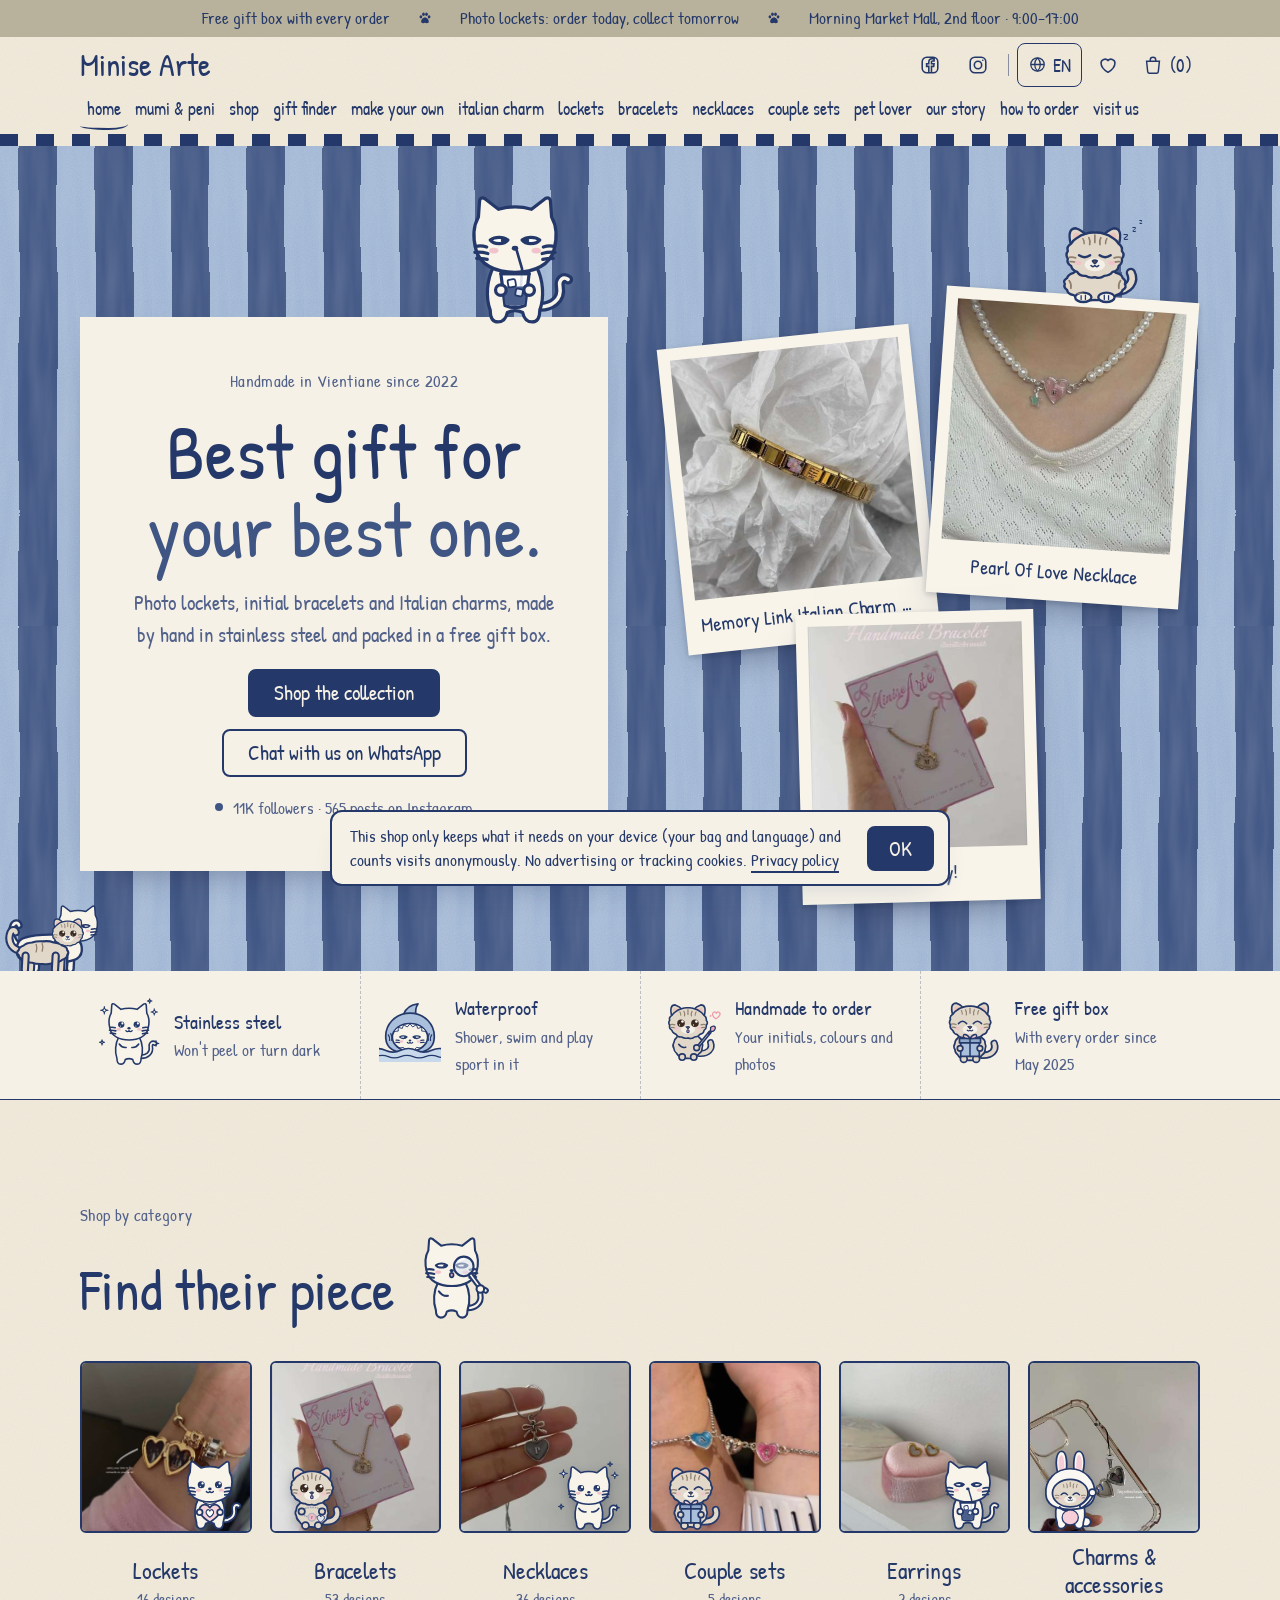
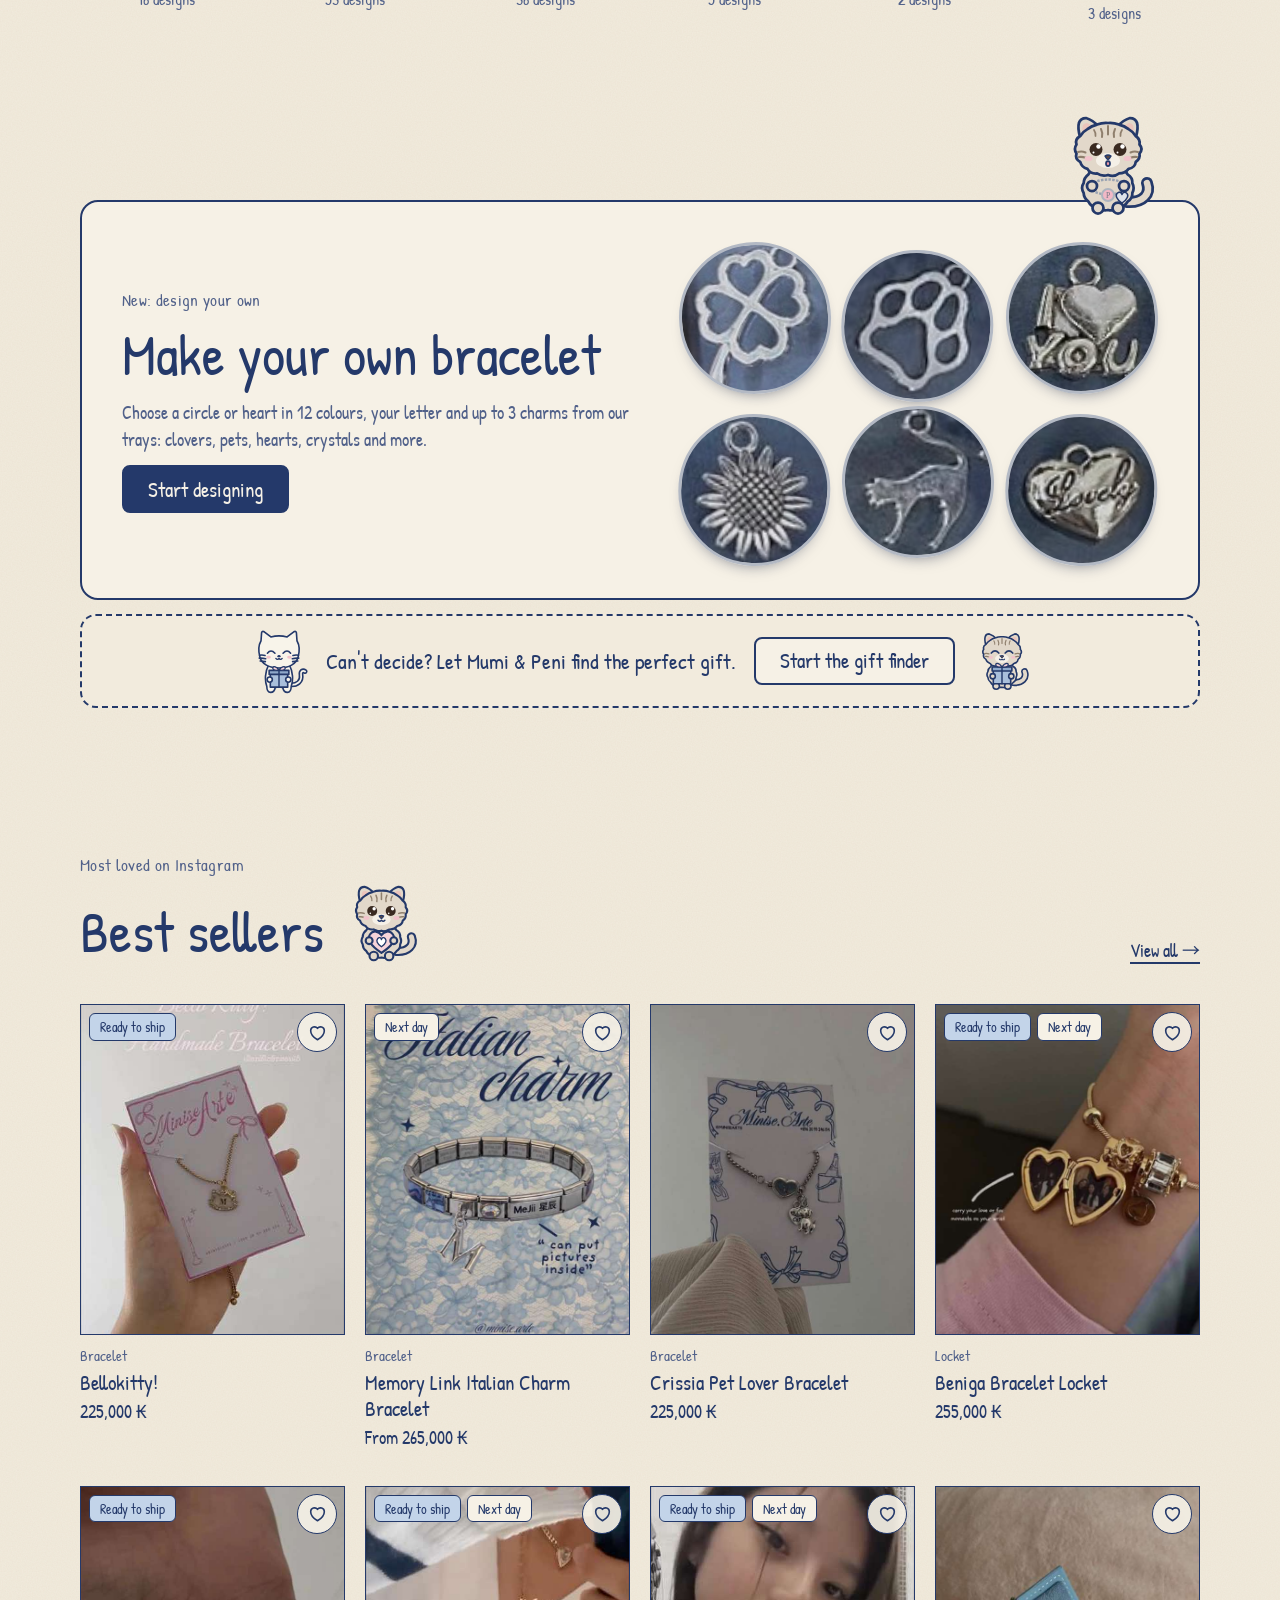
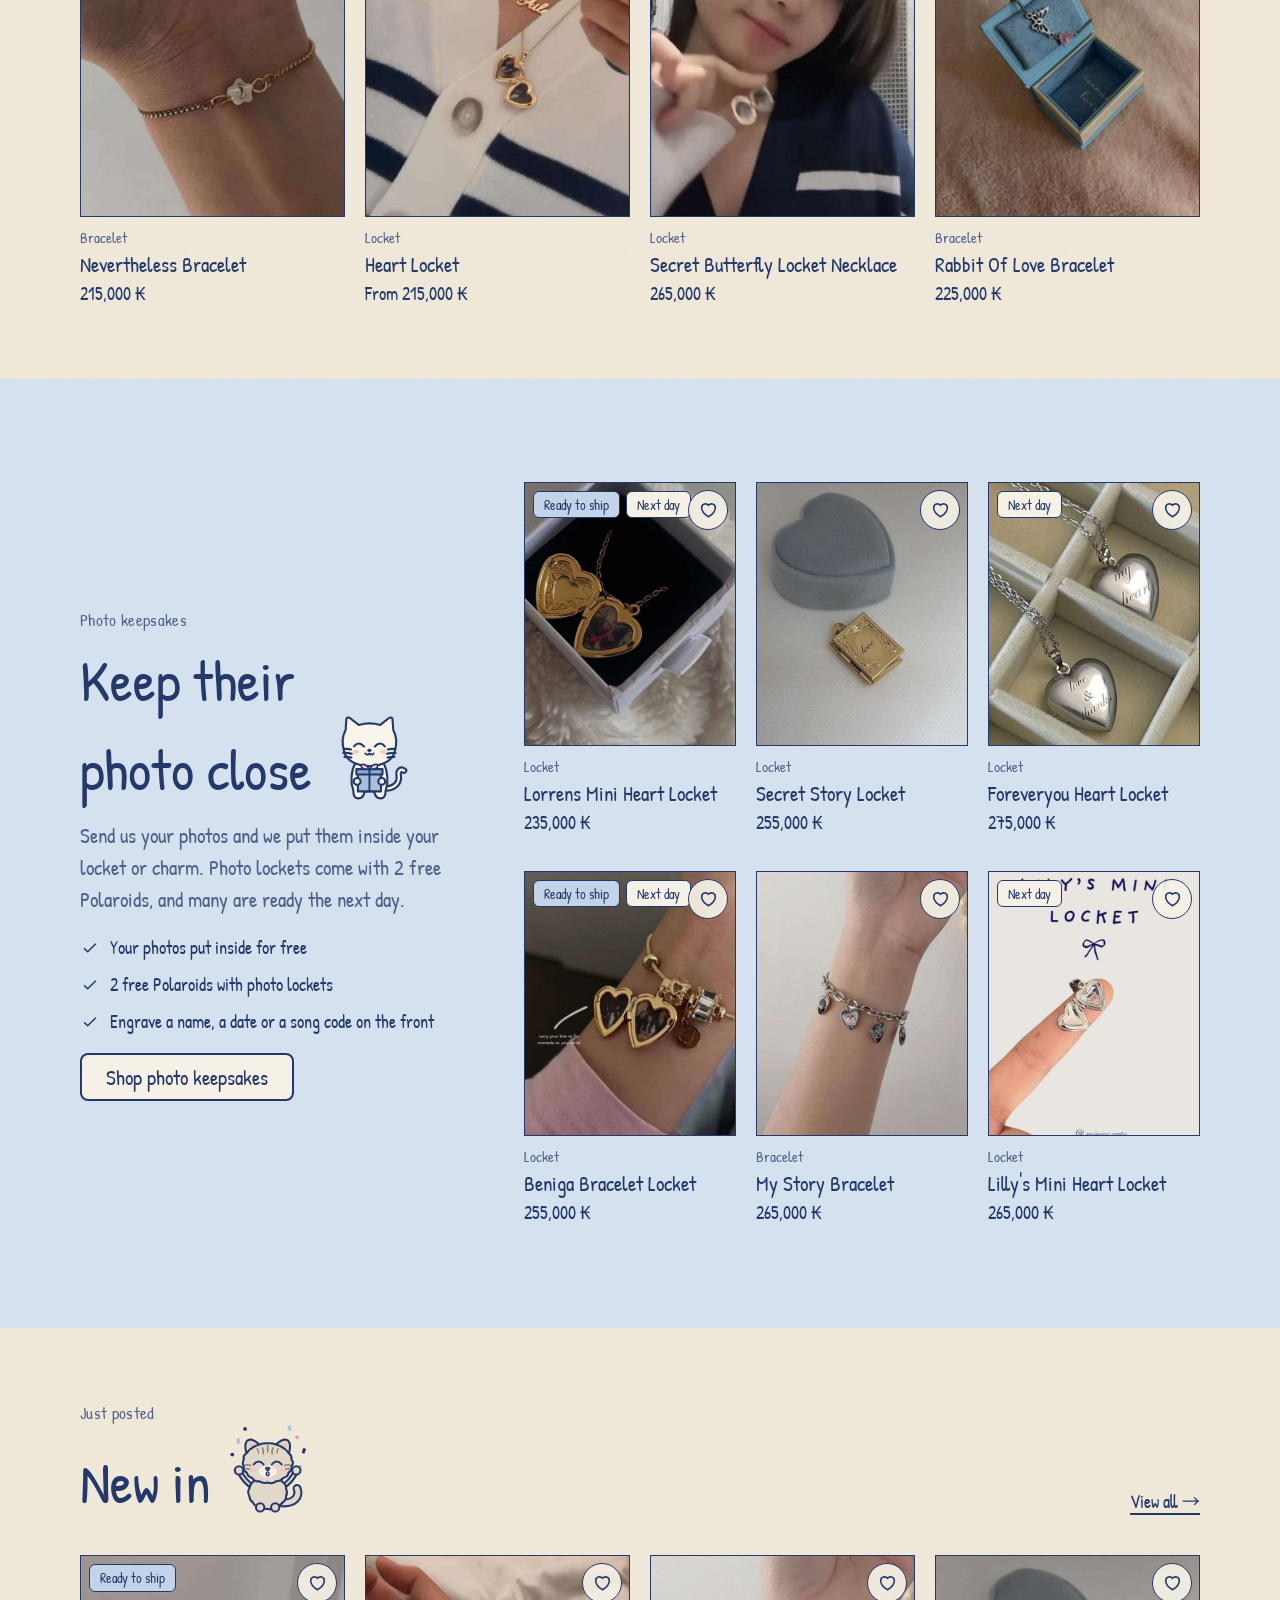
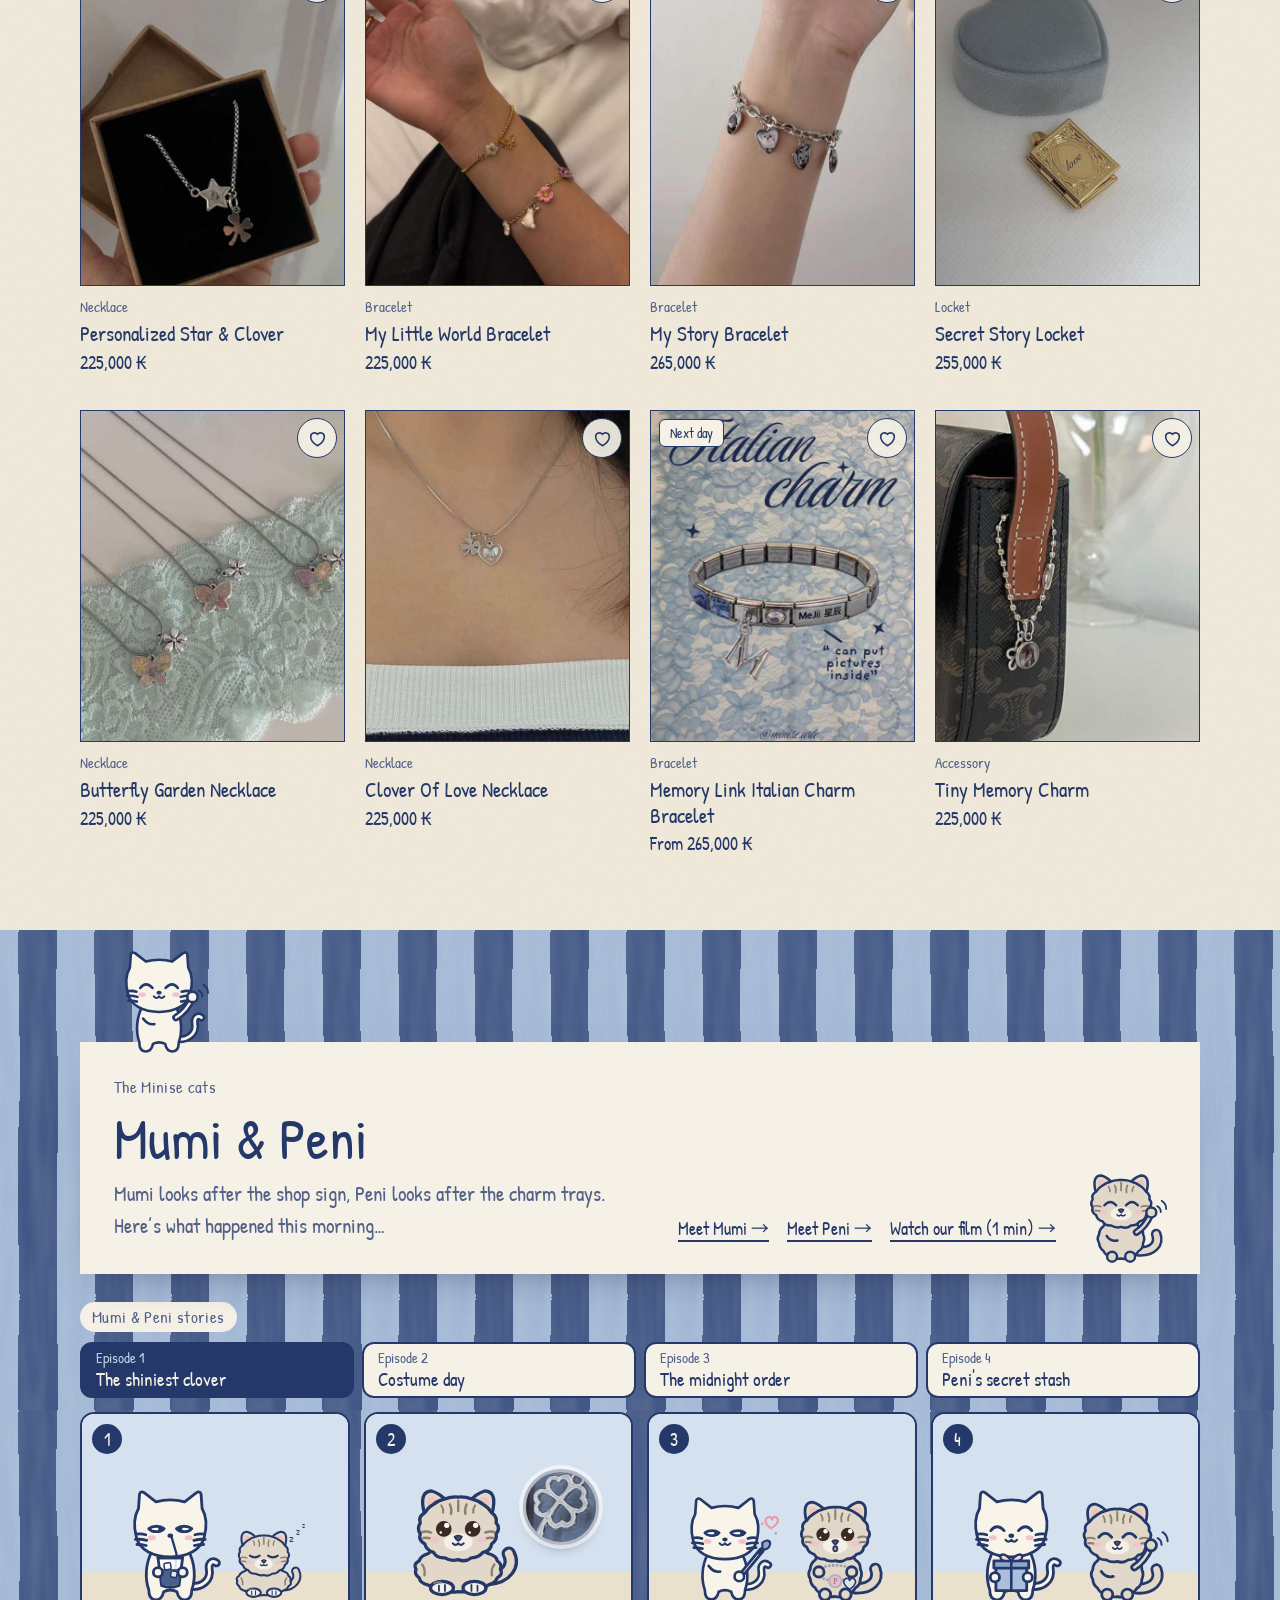
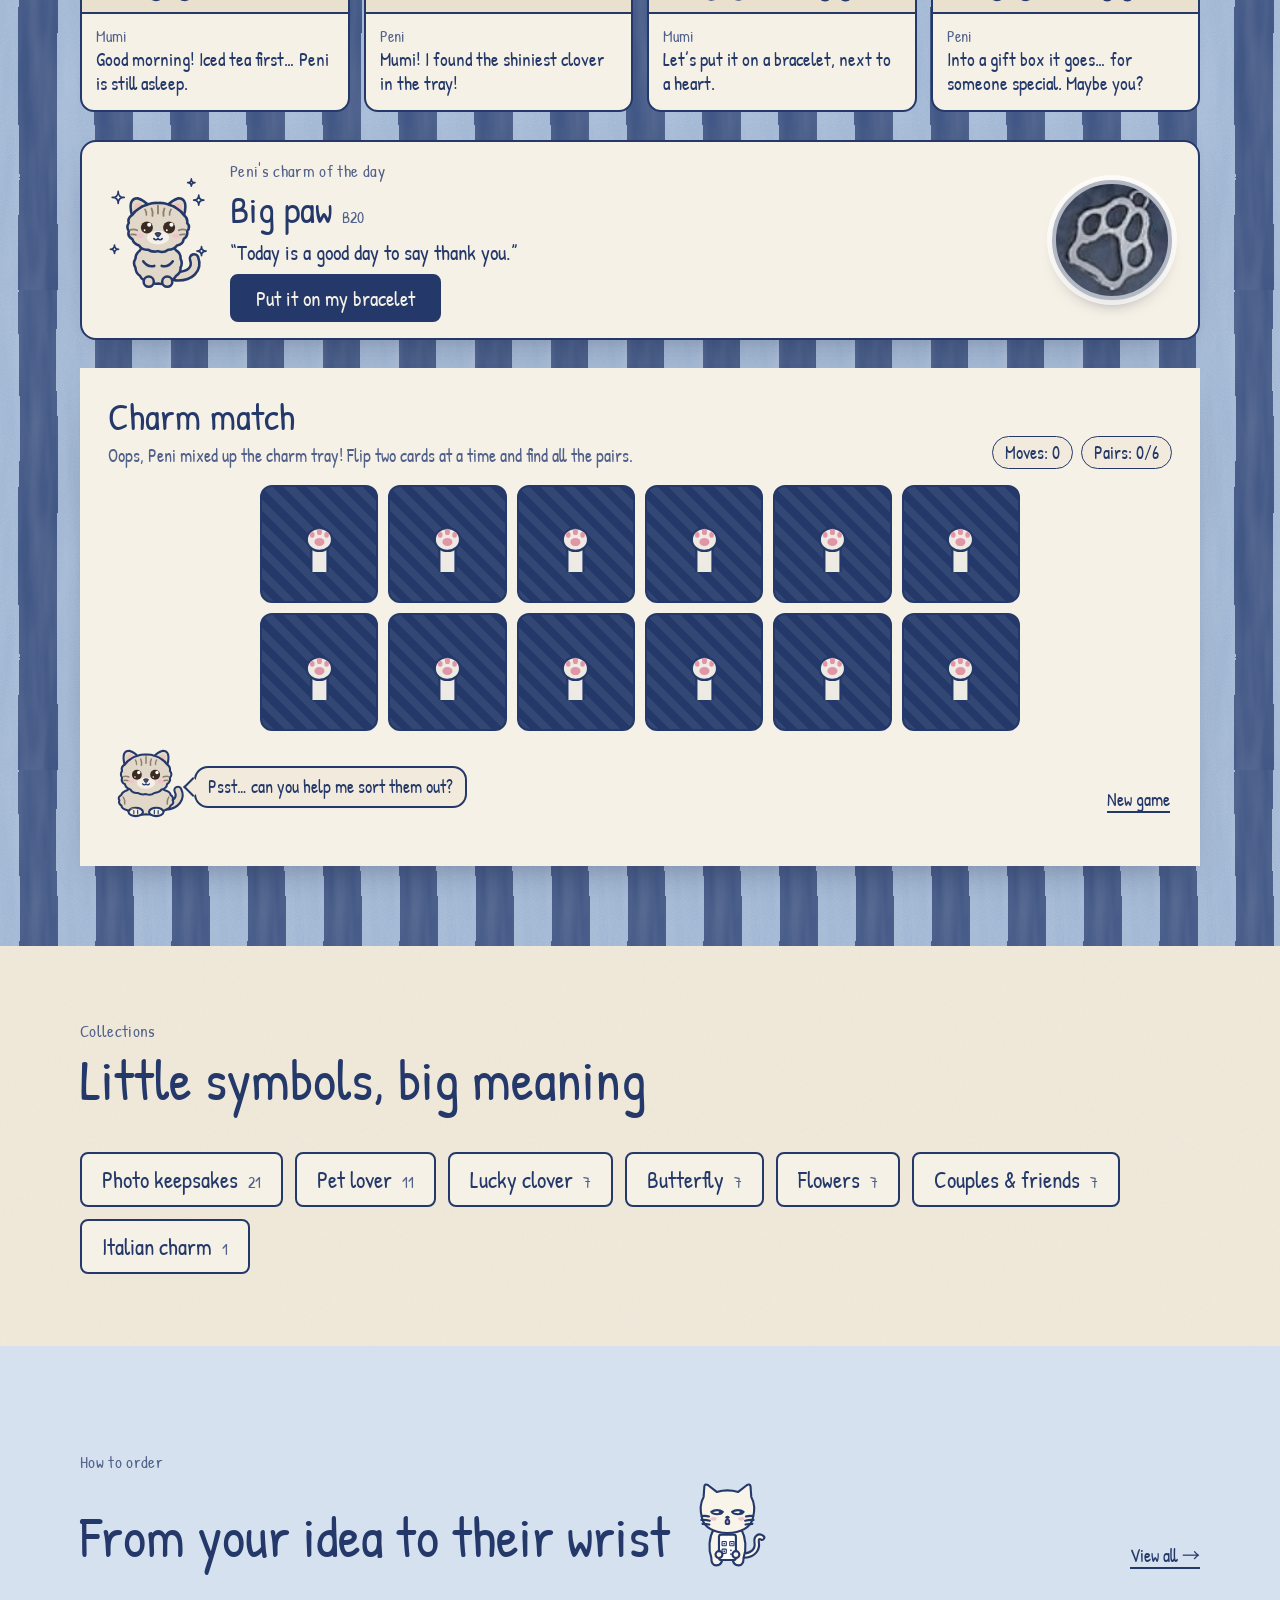
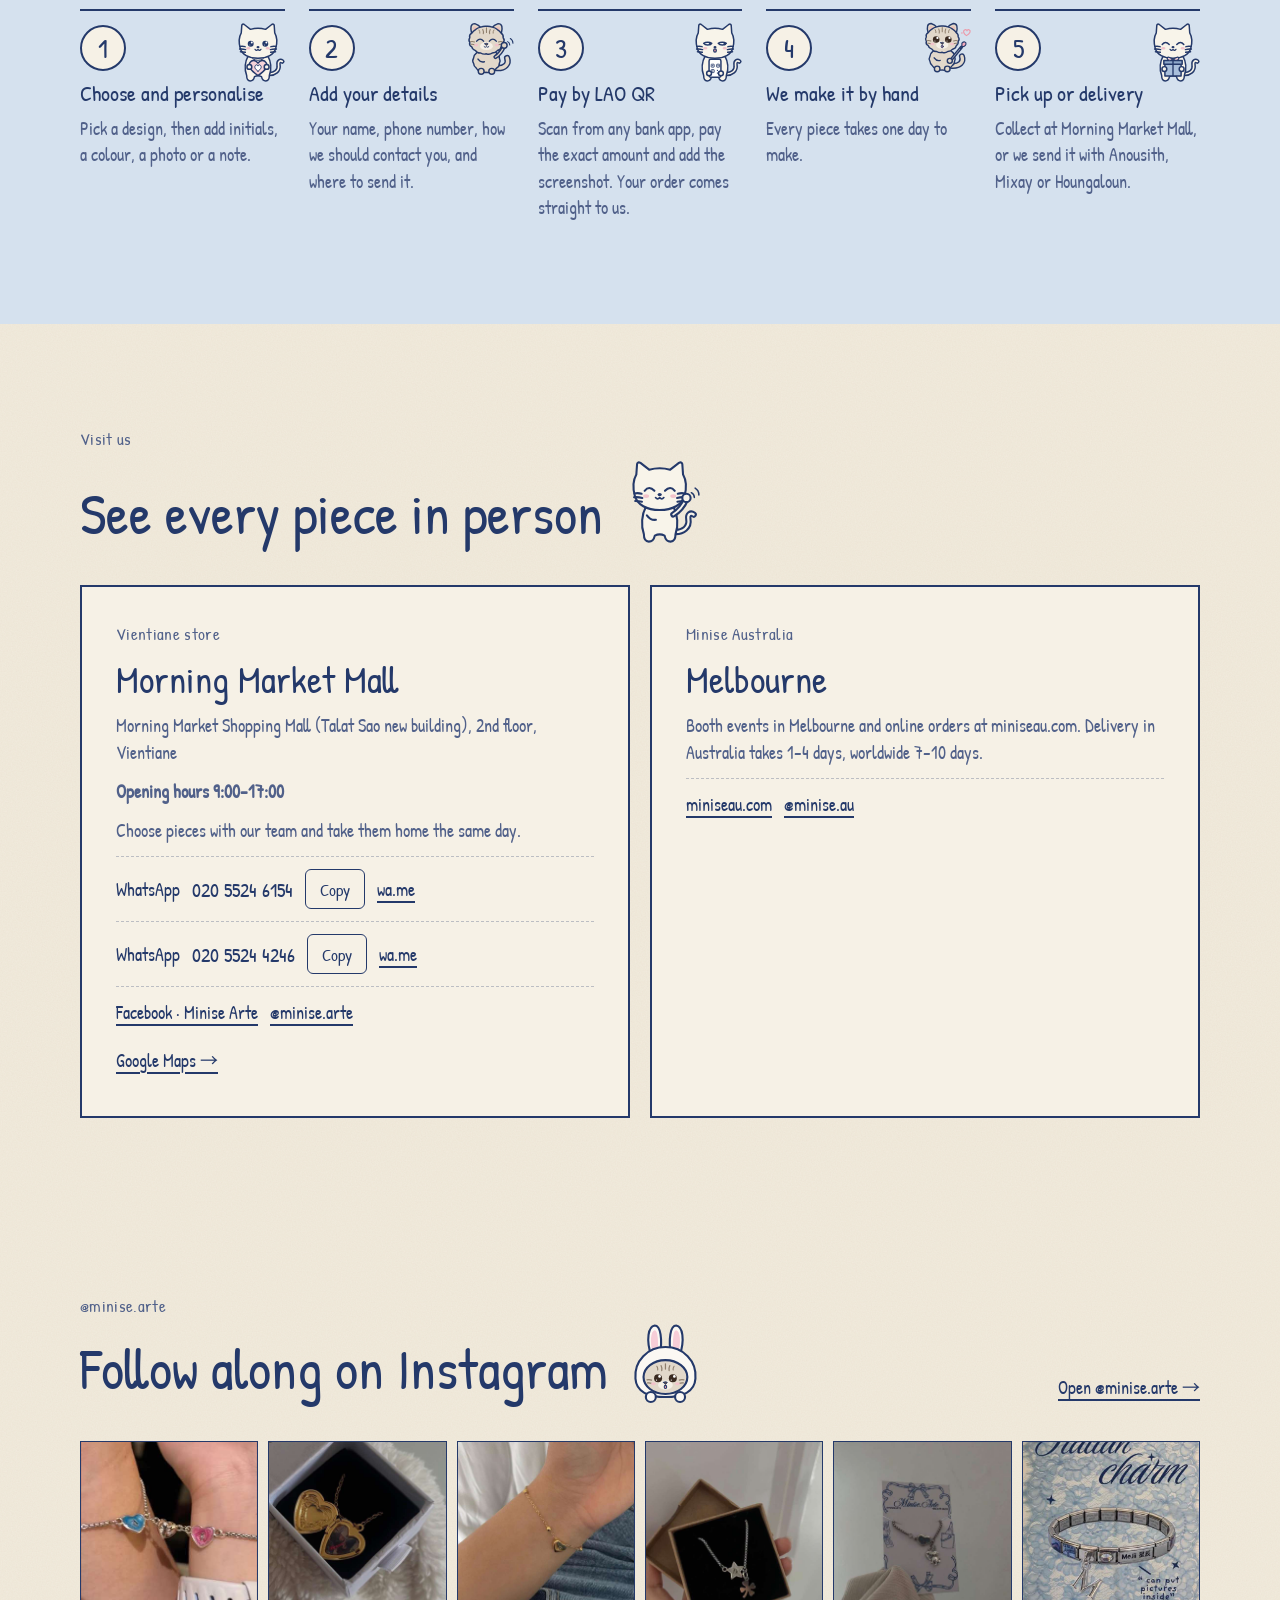
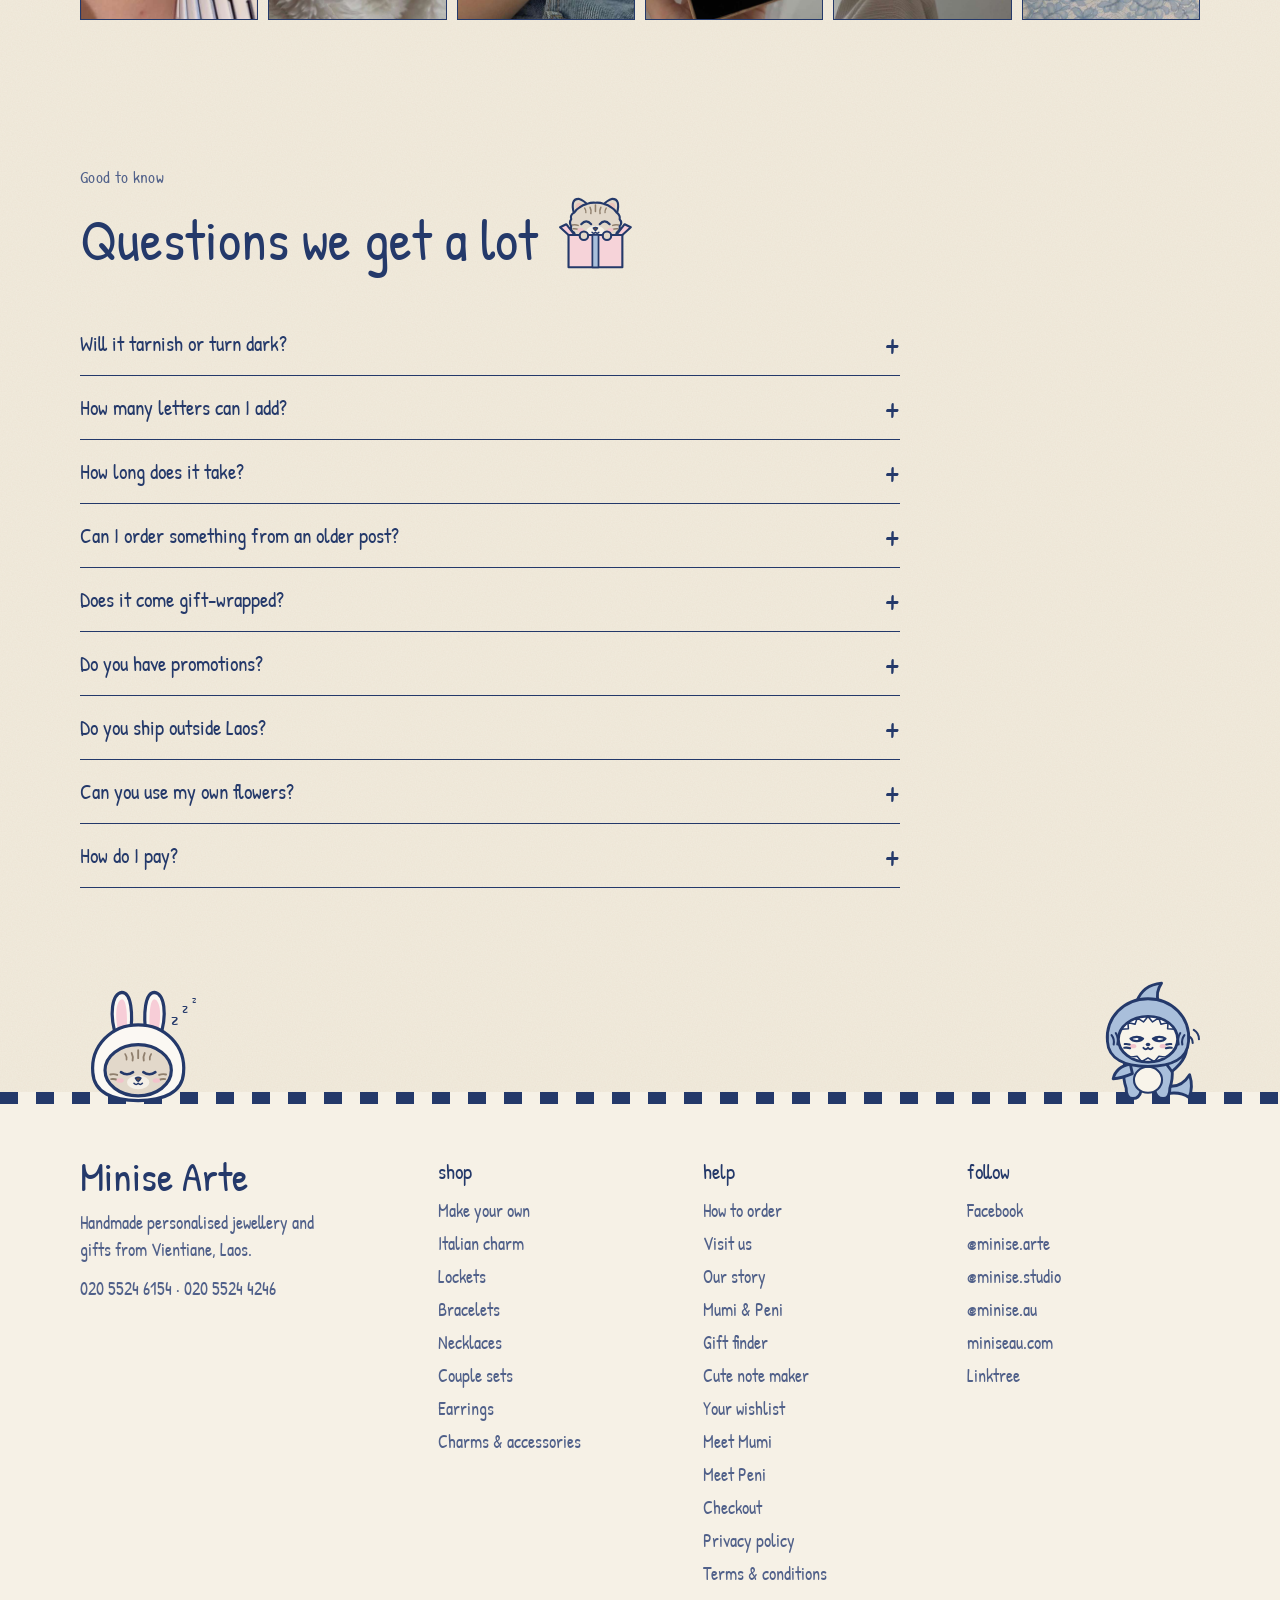
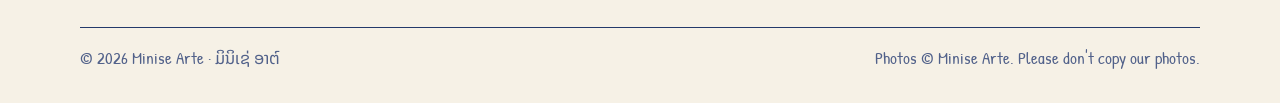
==== commit dfb20f01: "Add files via upload" ====
--- a/index.html
+++ b/index.html
@@ -47,6 +47,7 @@
       <a href="#shop" data-t="nav_shop" data-nav="shop">Shop</a>
       <a href="#gift" data-t="gf_link" data-nav="gift">Gift finder</a>
       <a href="#make" data-t="nav_make" data-nav="make">Make your own</a>
+      <a href="#italian" data-t="nav_italian" data-nav="italian">Italian charm</a>
       <a href="#shop-locket" data-t="nav_locket" data-nav="shop-locket">Lockets</a>
       <a href="#shop-bracelet" data-t="nav_bracelet" data-nav="shop-bracelet">Bracelets</a>
       <a href="#shop-necklace" data-t="nav_necklace" data-nav="shop-necklace">Necklaces</a>
--- a/css/style.css
+++ b/css/style.css
@@ -145,6 +145,8 @@
 html[lang="zh-CN"] h1, html[lang="zh-CN"] h2, html[lang="zh-CN"] h3 { line-height: 1.3; letter-spacing: 0.02em; }
 html[lang="zh-CN"] .hero h1 { font-size: clamp(2.1rem, 1.4rem + 3vw, 3.4rem); }
 @media (max-width: 1320px) { .main-nav a { padding-inline: 7px; font-size: 1rem; } }
+/* the menu on its own row: a little tighter so all of it fits on a computer screen */
+.site-head.stack .main-nav a { padding-inline: 7px; font-size: 1rem; }
 /* the menu moves to its own row whenever it doesn't fit beside the logo (any screen, any language);
    js/app.js sets .stack after measuring */
 .site-head.stack .head-row { grid-template-columns: auto 1fr; grid-template-areas: "logo actions" "nav nav"; gap: 0 12px; padding-top: 6px; }
@@ -1351,104 +1353,141 @@
 .nt-actions { display: flex; flex-wrap: wrap; gap: 10px; }
 .nt-ok { margin-bottom: 8px; }
 
-/* ---------- The little film ---------- */
+/* ---------- The film: a little cartoon (scenes drawn in js/app.js) ---------- */
 .film { display: grid; gap: 12px; }
 .fm-head { display: grid; gap: 6px; }
 .fm-head h2 { font-size: var(--step-3); }
-.fm-screen { position: relative; aspect-ratio: 16 / 9; overflow: hidden; border: 2px solid var(--ink); border-radius: 18px; background: var(--card); box-shadow: 0 22px 44px -26px rgba(20, 30, 60, 0.6); }
-@media (max-width: 600px) { .fm-screen { aspect-ratio: 4 / 3.4; } }
-.fm-stage, .fm-scene { position: absolute; inset: 0; }
-.fm-scene { overflow: hidden; animation: fmScene 0.6s ease both; }
-@keyframes fmScene { from { opacity: 0; transform: scale(1.04); } to { opacity: 1; transform: none; } }
-.fm-bg-s { background: var(--stripe-light) var(--stripes) 0 0 / 76px 480px repeat; }
-.fm-bg-c { background: linear-gradient(#f6efe0, #f2e6cf); }
-.fm-bg-p { background: linear-gradient(#fbe1e8, #f7d0db); }
-.fm-bg-b { background: linear-gradient(#d5e1ee, #e9f0f7); }
-.fm-bg-w { background: linear-gradient(#f6e6cb, #f1d9b4); }
-.fm-bg-m { background: linear-gradient(#e2f4ec, #cdebdd); }
-.fm-bg-l { background: linear-gradient(#ece3fb, #ddd0f4); }
-.fm-floor { position: absolute; left: 0; right: 0; bottom: 0; height: 16%; z-index: 1; background: var(--paper-2); border-top: 2px solid var(--ink); }
-.fm-bg-s .fm-floor { background: var(--card); }
-.fm-cat { position: absolute; bottom: 10%; z-index: 3; width: 25%; max-width: 230px; transform-origin: 50% 100%; animation: fmIn 0.7s cubic-bezier(.3, 1.5, .5, 1) both; }
+.fm-screen { position: relative; aspect-ratio: 16 / 9; overflow: hidden; border: 3px solid var(--ink); border-radius: 20px; background: #eef8fc; box-shadow: 0 26px 50px -28px rgba(20, 30, 60, 0.7); isolation: isolate; }
+.fm-screen:fullscreen { aspect-ratio: auto; width: 100%; height: 100%; border: 0; border-radius: 0; }
+.fm-screen:-webkit-full-screen { width: 100%; height: 100%; border-radius: 0; }
+@media (max-width: 600px) { .fm-screen { aspect-ratio: 4 / 3.3; } }
+.fm-screen::after { content: ""; position: absolute; inset: 0; z-index: 4; pointer-events: none; background: radial-gradient(ellipse at center, transparent 62%, rgba(20, 30, 60, 0.18)); }
+.fm-stage, .fm-scene, .fm-world { position: absolute; inset: 0; }
+.fm-scene { overflow: hidden; }
+.fm-scene.enter { animation: fmIris 0.95s cubic-bezier(.65, 0, .3, 1) both; }
+@keyframes fmIris { from { clip-path: circle(0% at 50% 58%); } to { clip-path: circle(120% at 50% 58%); } }
+.fm-world { transform-origin: 50% 70%; animation: fmCam 7s ease-out both; }
+@keyframes fmCam { from { transform: scale(1.09) translateX(1.2%); } to { transform: scale(1); } }
+.fm-bg { position: absolute; inset: 0; width: 100%; height: 100%; display: block; }
+/* living backgrounds */
+.fm-cloud { animation: fmDrift 16s ease-in-out infinite alternate; }
+.fm-cloud.c2 { animation-duration: 22s; animation-delay: -6s; }
+.fm-cloud.c3 { animation-duration: 19s; animation-delay: -10s; }
+@keyframes fmDrift { from { transform: translateX(-30px); } to { transform: translateX(40px); } }
+.fm-sun { transform-box: fill-box; transform-origin: center; animation: fmPulse 4s ease-in-out infinite; }
+.fm-glow { transform-box: fill-box; transform-origin: center; animation: fmPulse 3s ease-in-out infinite; }
+@keyframes fmPulse { 0%, 100% { transform: scale(1); } 50% { transform: scale(1.06); } }
+.fm-birds { animation: fmBirds 12s linear infinite; }
+@keyframes fmBirds { from { transform: translate(-500px, 30px); } to { transform: translate(1700px, -40px); } }
+.fm-sway { transform-box: fill-box; transform-origin: 50% 100%; animation: fmSway 4.5s ease-in-out infinite; }
+@keyframes fmSway { 0%, 100% { transform: rotate(-1.5deg); } 50% { transform: rotate(1.5deg); } }
+.fm-fl { transform-box: fill-box; transform-origin: 50% 100%; animation: fmSway 3s ease-in-out infinite; }
+.fm-fl.f1 { animation-delay: -1s; } .fm-fl.f2 { animation-delay: -2s; }
+.fm-star { animation: fmTwink 2.4s ease-in-out infinite; }
+.fm-star.s1 { animation-delay: -0.8s; } .fm-star.s2 { animation-delay: -1.6s; }
+@keyframes fmTwink { 0%, 100% { opacity: 0.35; } 50% { opacity: 1; } }
+.fm-bulb { animation: fmTwink 1.6s ease-in-out infinite; }
+.fm-bulb.b0 { fill: #f4a9ba; } .fm-bulb.b1 { fill: #f3d873; animation-delay: -0.5s; } .fm-bulb.b2 { fill: #a9cdea; animation-delay: -1s; }
+.fm-win { animation: fmTwink 3.5s ease-in-out infinite; }
+.fm-win.w1 { animation-delay: -1.2s; } .fm-win.w2 { animation-delay: -2.4s; opacity: 0.6; }
+.fm-pop { transform-box: fill-box; transform-origin: 50% 100%; animation: fmIn 0.8s cubic-bezier(.3, 1.5, .5, 1) 0.3s both; }
+.fm-swing2 { transform-box: fill-box; transform-origin: 50% 0%; animation: fmSway 2.4s ease-in-out infinite; }
+.fm-balloon { animation: fmBob 3s ease-in-out infinite; }
+.fm-balloon.bl1 { animation-delay: -0.7s; } .fm-balloon.bl2 { animation-delay: -1.4s; } .fm-balloon.bl3 { animation-delay: -2.1s; }
+@keyframes fmBob { 0%, 100% { transform: translateY(0); } 50% { transform: translateY(-14px); } }
+.fm-plane2 { animation: fmPlane 6.4s ease-in-out both; }
+@keyframes fmPlane { from { transform: translate(-300px, 360px) rotate(-6deg); } to { transform: translate(1900px, 120px) rotate(-10deg); } }
+/* the cats */
+.fm-cat { position: absolute; bottom: 12%; z-index: 3; width: 24%; max-width: 240px; transform-origin: 50% 100%; animation: fmIn 0.75s cubic-bezier(.3, 1.5, .5, 1) both; filter: drop-shadow(0 8px 6px rgba(20, 30, 60, 0.18)); }
 .fm-cat .kitty { max-height: 100%; }
 .fm-c-l { left: 16%; }
 .fm-c-r { right: 16%; }
-.fm-c-c { left: 50%; margin-left: -12.5%; }
-.fm-c-peek { right: 3%; width: 20%; animation-name: fmPeek; animation-duration: 1.2s; animation-delay: 1.6s !important; }
-.fm-c-walk { left: -30%; width: 30%; animation: fmWalk 5.4s linear both !important; }
-.fm-c-walk ~ .fm-c-r { right: 8%; }
+.fm-c-c { left: 50%; margin-left: -12%; }
+.fm-c-l2 { left: 30%; bottom: 13%; width: 18%; }
+.fm-c-r2 { right: 30%; bottom: 13%; width: 18%; }
+.fm-c-bush { right: 9%; bottom: 17%; width: 17%; animation-name: fmPeekUp; animation-duration: 1s; animation-delay: 2s !important; }
+.fm-c-walk { left: -30%; width: 28%; bottom: 10%; animation: fmWalk 6s linear both !important; }
+.fm-c-walk ~ .fm-c-r { right: 7%; bottom: 10%; }
 @keyframes fmIn { from { opacity: 0; transform: translateY(40%) scale(0.6); } to { opacity: 1; transform: none; } }
-@keyframes fmPeek { from { opacity: 0; transform: translateX(120%); } to { opacity: 1; transform: none; } }
-@keyframes fmWalk { from { left: -30%; } to { left: 46%; } }
-.fm-date { position: absolute; left: 14px; top: 14px; z-index: 4; padding: 2px 16px; border: 2px solid var(--ink); border-radius: 999px; background: var(--card); font-family: var(--f-display); font-size: clamp(1rem, 2.4vw, 1.6rem); animation: kittyPop 0.5s cubic-bezier(.3, 1.5, .5, 1) 0.1s both; }
-.fm-title { position: absolute; left: 50%; top: 12%; z-index: 4; display: grid; gap: 2px; width: max-content; max-width: 86%; translate: -50% 0; padding: 10px 24px; background: var(--card); box-shadow: 0 14px 30px -20px rgba(20, 30, 60, 0.6); text-align: center; animation: kittyPop 0.7s cubic-bezier(.3, 1.5, .5, 1) 0.2s both; }
+@keyframes fmPeekUp { from { opacity: 0; transform: translateY(70%); } to { opacity: 1; transform: none; } }
+@keyframes fmWalk { from { left: -30%; } to { left: 44%; } }
+/* labels on the picture */
+.fm-date { position: absolute; left: 16px; top: 16px; z-index: 5; padding: 3px 16px; border: 2.5px solid var(--ink); border-radius: 999px; background: #fffaf0; font-family: var(--f-display); font-size: clamp(1rem, 2.4vw, 1.6rem); box-shadow: 0 6px 0 -2px var(--ink); animation: fmIn 0.6s cubic-bezier(.3, 1.5, .5, 1) 0.35s both; }
+.fm-title { position: absolute; left: 50%; top: 11%; z-index: 5; display: grid; gap: 2px; width: max-content; max-width: 86%; translate: -50% 0; padding: 12px 28px 14px; border: 3px solid var(--ink); border-radius: 18px; background: #fffaf0; box-shadow: 0 8px 0 -2px var(--ink); text-align: center; animation: fmIn 0.8s cubic-bezier(.3, 1.5, .5, 1) 0.4s both; }
 .fm-title span { color: var(--ink-2); font-size: clamp(0.9rem, 2vw, 1.15rem); }
-.fm-title b { font-family: var(--f-display); font-weight: 400; font-size: clamp(1.4rem, 4.2vw, 2.6rem); line-height: 1.1; }
+.fm-title b { font-family: var(--f-display); font-weight: 400; font-size: clamp(1.4rem, 4.4vw, 2.8rem); line-height: 1.1; }
+.fm-mark { position: absolute; right: 14px; top: 14px; z-index: 5; padding: 2px 10px; border-radius: 999px; background: rgba(255, 250, 240, 0.75); font-family: var(--f-display); font-size: 0.9rem; color: var(--ink); }
+.fm-cc { position: absolute; left: 50%; bottom: 3.5%; z-index: 6; width: max-content; max-width: 88%; translate: -50% 0; padding: 7px 16px; border-radius: 12px; background: rgba(20, 30, 60, 0.78); color: #fff; font-size: clamp(0.95rem, 2vw, 1.25rem); line-height: 1.35; text-align: center; text-wrap: balance; }
+.fm-cc.pop { animation: sayPop 0.45s cubic-bezier(.3, 1.4, .5, 1) both; }
+.fm-screen:fullscreen .fm-cc { font-size: 1.6rem; }
+/* props */
 .fm-props { position: absolute; inset: 0; z-index: 2; pointer-events: none; }
-.fm-bit, .fm-disc { position: absolute; width: clamp(40px, 9%, 84px); animation: fmFloat 3s ease-in-out infinite, kittyPop 0.6s cubic-bezier(.3, 1.5, .5, 1) both; }
-.fm-bit .ch-img { display: block; aspect-ratio: 1; border-radius: 50%; border: 3px solid #b3b9c4; box-shadow: 0 0 0 4px rgba(255, 255, 255, 0.6); }
+.fm-bit, .fm-disc { position: absolute; width: clamp(38px, 8%, 80px); animation: fmIn 0.7s cubic-bezier(.3, 1.5, .5, 1) 0.9s both; }
+.fm-bit .ch-img { display: block; aspect-ratio: 1; border-radius: 50%; border: 3px solid #b3b9c4; box-shadow: 0 0 0 4px rgba(255, 255, 255, 0.7); }
 .fm-disc svg { display: block; width: 100%; height: auto; overflow: visible; }
-.fm-props .b1 { left: 18%; top: 26%; animation-delay: -0.4s, 0.5s; }
-.fm-props .b2 { left: 72%; top: 18%; animation-delay: -1.2s, 0.8s; }
-.fm-props .b3 { left: 80%; top: 50%; animation-delay: -2s, 1.1s; }
-.fm-props .b4 { left: 10%; top: 54%; animation-delay: -2.6s, 1.4s; }
-@keyframes fmFloat { 0%, 100% { translate: 0 0; } 50% { translate: 0 -10px; } }
-.fm-frame { position: absolute; left: 64%; top: 18%; display: grid; place-items: center; width: 20%; aspect-ratio: 1; border: 9px solid #c9a679; border-radius: 6px; background: #fdf8ec; transform: rotate(5deg); box-shadow: 0 10px 20px -12px rgba(20, 30, 60, 0.6); animation: kittyPop 0.6s cubic-bezier(.3, 1.5, .5, 1) 0.6s both; }
-.fm-frame span { width: 64%; }
-.fm-frame .ch-img { display: block; aspect-ratio: 1; border-radius: 50%; }
-.fm-dot { position: absolute; width: 16px; height: 16px; border-radius: 50%; animation: fmFloat 2.4s ease-in-out infinite; }
-.fm-dot.d1 { left: 22%; top: 30%; background: #f4a9ba; }
-.fm-dot.d2 { left: 30%; top: 18%; background: #a9bfdb; animation-delay: -0.8s; }
-.fm-dot.d3 { left: 58%; top: 62%; background: #f3d873; animation-delay: -1.6s; }
-.fm-bowl { position: absolute; left: 52%; bottom: 13%; width: 14%; height: 7%; border: 2px solid var(--ink); border-radius: 4px 4px 40px 40px; background: #f6c9d3; }
-.fm-pr-food .b1 { left: 54%; top: 46%; }
-.fm-pr-food .b2 { left: 66%; top: 30%; }
-.fm-heart { position: absolute; bottom: 16%; width: clamp(22px, 4%, 40px); animation: fmRise 3.4s ease-in infinite; }
-.fm-heart svg { display: block; width: 100%; height: auto; }
-.fm-heart.h1 { left: 30%; } .fm-heart.h2 { left: 46%; animation-delay: -0.8s; } .fm-heart.h3 { left: 56%; animation-delay: -1.6s; } .fm-heart.h4 { left: 66%; animation-delay: -2.2s; } .fm-heart.h5 { left: 40%; animation-delay: -2.8s; }
-@keyframes fmRise { 0% { transform: translateY(0) scale(0.6); opacity: 0; } 20% { opacity: 1; } 100% { transform: translateY(-220%) scale(1.1) rotate(15deg); opacity: 0; } }
-.fm-box { position: absolute; bottom: 14%; width: 13%; aspect-ratio: 1.1; border: 2px solid var(--ink); border-radius: 6px; background: linear-gradient(90deg, transparent 44%, var(--stripe-dark) 44% 56%, transparent 56%), #f6c9d3; animation: kittyPop 0.6s cubic-bezier(.3, 1.5, .5, 1) both; }
-.fm-box.x1 { left: 42%; animation-delay: 0.6s; }
-.fm-box.x2 { left: 47%; bottom: calc(14% + 11%); width: 10%; background-color: #cdb6e3; animation-delay: 0.9s; }
-.fm-box.x3 { left: 54%; width: 11%; background-color: #a9cdea; animation-delay: 1.2s; }
-.fm-awning { position: absolute; left: 0; right: 0; top: 0; height: 12%; background: repeating-linear-gradient(90deg, var(--stripe-dark) 0 9%, var(--stripe-light) 9% 18%); border-bottom: 2px solid var(--ink); animation: fmDrop 0.6s ease both; }
-@keyframes fmDrop { from { transform: translateY(-100%); } to { transform: none; } }
-.fm-sign { position: absolute; left: 50%; top: 18%; translate: -50% 0; padding: 4px 18px; border: 2px solid var(--ink); border-radius: 10px; background: var(--card); font-family: var(--f-display); font-size: clamp(1rem, 3vw, 1.8rem); white-space: nowrap; animation: kittyPop 0.6s cubic-bezier(.3, 1.5, .5, 1) 0.4s both; }
-.fm-open { position: absolute; left: 50%; top: 36%; translate: -50% 0; padding: 2px 14px; border: 2px solid var(--ink); border-radius: 8px; background: #f4a9ba; font-size: clamp(0.85rem, 2vw, 1.2rem); letter-spacing: 0.1em; transform-origin: 50% -14px; animation: kittyPop 0.6s cubic-bezier(.3, 1.5, .5, 1) 0.8s both, wlSwing 2.4s ease-in-out 1.4s infinite; }
-.fm-cloud { position: absolute; width: 18%; height: 9%; border-radius: 999px; background: #fff; box-shadow: 30px -12px 0 -4px #fff, -24px -8px 0 -6px #fff; animation: fmDrift 9s linear infinite; }
-.fm-cloud.c1 { left: 10%; top: 16%; }
-.fm-cloud.c2 { left: 60%; top: 30%; animation-duration: 12s; }
-@keyframes fmDrift { from { translate: 0 0; } to { translate: -40px 0; } }
-.fm-plane { left: -12% !important; top: 14% !important; animation: fmFly 5s ease-in-out both !important; }
-@keyframes fmFly { from { left: -12%; top: 30%; transform: rotate(-10deg); } to { left: 96%; top: 6%; transform: rotate(-18deg); } }
-.fm-conf { position: absolute; top: -6%; width: 10px; height: 16px; border-radius: 2px; animation: fmFall 2.6s linear infinite; }
+.fm-hang { top: 30%; animation: fmIn 0.7s cubic-bezier(.3, 1.5, .5, 1) 0.9s both, fmSwing 2.6s ease-in-out 1.6s infinite; transform-origin: 50% -40px; }
+.fm-hang::before { content: ""; position: absolute; left: 50%; bottom: 100%; width: 2px; height: 40px; background: var(--ink); }
+.fm-hang.h1 { left: 38%; } .fm-hang.h2 { left: 48%; top: 22%; animation-delay: 1.1s, -0.9s; } .fm-hang.h3 { left: 57%; top: 32%; animation-delay: 1.3s, -1.7s; }
+@keyframes fmSwing { 0%, 100% { transform: rotate(-6deg); } 50% { transform: rotate(6deg); } }
+.on-table { top: 61%; width: clamp(34px, 6%, 62px); }
+.on-table.t1 { left: 39%; animation-delay: 0.9s; } .on-table.t2 { left: 46%; animation-delay: 1.1s; } .on-table.t3 { left: 53%; animation-delay: 1.3s; } .on-table.t4 { left: 60%; animation-delay: 1.5s; }
+.fm-food.f1 { left: 61%; top: 64%; width: clamp(30px, 5%, 52px); }
+.fm-bf { position: absolute; width: clamp(26px, 4%, 44px); aspect-ratio: 1; animation: fmFly 7s ease-in-out infinite; }
+.fm-bf i { position: absolute; top: 10%; width: 50%; height: 80%; border: 2px solid var(--ink); background: #f4a9ba; border-radius: 60% 40% 50% 50%; transform-origin: 100% 50%; animation: fmFlap 0.35s ease-in-out infinite alternate; }
+.fm-bf i + i { left: 50%; background: #f3d873; border-radius: 40% 60% 50% 50%; transform-origin: 0 50%; animation-direction: alternate-reverse; }
+.fm-bf.bf1 { left: 34%; top: 30%; } .fm-bf.bf2 { left: 58%; top: 22%; animation-delay: -2.4s; } .fm-bf.bf3 { left: 46%; top: 44%; animation-delay: -4.6s; }
+.fm-bf.bf2 i { background: #a9cdea; } .fm-bf.bf2 i + i { background: #cdb6e3; }
+@keyframes fmFlap { from { transform: scaleX(1); } to { transform: scaleX(0.3); } }
+@keyframes fmFly { 0%, 100% { translate: 0 0; } 25% { translate: 40px -30px; } 50% { translate: 80px 10px; } 75% { translate: 30px 30px; } }
+.fm-box { position: absolute; bottom: 14%; width: 11%; aspect-ratio: 1.1; border: 3px solid var(--ink); border-radius: 8px; background: linear-gradient(90deg, transparent 43%, var(--stripe-dark) 43% 57%, transparent 57%), #f6c9d3; animation: fmIn 0.7s cubic-bezier(.3, 1.5, .5, 1) both; }
+.fm-box::before { content: ""; position: absolute; left: 50%; top: -22%; width: 46%; height: 30%; margin-left: -23%; border: 3px solid var(--ink); border-radius: 50% 50% 10% 10%; background: #fff3c4; }
+.fm-box.x1 { left: 41%; animation-delay: 0.9s; }
+.fm-box.x2 { left: 46%; bottom: calc(14% + 10%); width: 9%; background-color: #cdb6e3; animation-delay: 1.2s; }
+.fm-box.x3 { left: 52%; width: 10%; background-color: #a9cdea; animation-delay: 1.5s; }
+.fm-glowbit { animation: fmIn 0.7s cubic-bezier(.3, 1.5, .5, 1) both, fmFloatY 3s ease-in-out infinite; }
+.fm-glowbit .ch-img { box-shadow: 0 0 0 4px rgba(255, 243, 196, 0.7), 0 0 24px 8px rgba(255, 243, 196, 0.6); }
+.fm-glowbit.g1 { left: 18%; top: 26%; animation-delay: 0.6s, -0.4s; } .fm-glowbit.g2 { left: 72%; top: 18%; animation-delay: 0.9s, -1.2s; }
+.fm-glowbit.g3 { left: 80%; top: 48%; animation-delay: 1.2s, -2s; } .fm-glowbit.g4 { left: 10%; top: 52%; animation-delay: 1.5s, -2.6s; }
+@keyframes fmFloatY { 0%, 100% { translate: 0 0; } 50% { translate: 0 -12px; } }
+.fm-ff { position: absolute; width: 8px; height: 8px; border-radius: 50%; background: #fff3a8; box-shadow: 0 0 12px 4px rgba(255, 243, 168, 0.8); animation: fmFire 4s ease-in-out infinite; }
+.fm-ff.ff1 { left: 24%; top: 60%; } .fm-ff.ff2 { left: 36%; top: 48%; animation-delay: -0.7s; } .fm-ff.ff3 { left: 62%; top: 58%; animation-delay: -1.4s; }
+.fm-ff.ff4 { left: 70%; top: 40%; animation-delay: -2.1s; } .fm-ff.ff5 { left: 86%; top: 62%; animation-delay: -2.8s; } .fm-ff.ff6 { left: 14%; top: 42%; animation-delay: -3.4s; }
+@keyframes fmFire { 0%, 100% { opacity: 0.2; translate: 0 0; } 50% { opacity: 1; translate: 14px -18px; } }
+.fm-conf { position: absolute; top: -6%; width: 10px; height: 16px; border-radius: 2px; animation: fmFall 3s linear infinite; }
 .fm-conf:nth-child(4n+1) { background: #f4a9ba; } .fm-conf:nth-child(4n+2) { background: #a9bfdb; } .fm-conf:nth-child(4n+3) { background: #f3d873; } .fm-conf:nth-child(4n) { background: #a3dcc9; }
-.fm-conf.f1 { left: 6%; } .fm-conf.f2 { left: 14%; animation-delay: -0.4s; } .fm-conf.f3 { left: 22%; animation-delay: -1.2s; } .fm-conf.f4 { left: 30%; animation-delay: -2s; }
-.fm-conf.f5 { left: 38%; animation-delay: -0.8s; } .fm-conf.f6 { left: 46%; animation-delay: -1.6s; } .fm-conf.f7 { left: 54%; animation-delay: -2.2s; } .fm-conf.f8 { left: 62%; animation-delay: -0.2s; }
-.fm-conf.f9 { left: 70%; animation-delay: -1s; } .fm-conf.f10 { left: 78%; animation-delay: -1.8s; } .fm-conf.f11 { left: 86%; animation-delay: -0.6s; } .fm-conf.f12 { left: 94%; animation-delay: -1.4s; }
-@keyframes fmFall { from { transform: translateY(0) rotate(0); } to { transform: translateY(700%) rotate(540deg); } }
-.fm-screen .fm-conf { animation-name: fmFallFar; }
-@keyframes fmFallFar { from { top: -6%; transform: rotate(0); } to { top: 106%; transform: rotate(540deg); } }
-/* play button, progress, subtitles, controls */
-.fm-big { position: absolute; inset: 0; z-index: 6; display: grid; place-content: center; justify-items: center; gap: 10px; width: 100%; border: 0; background: rgba(36, 57, 106, 0.32); color: var(--on-btn); font-family: var(--f-display); font-size: clamp(1.1rem, 2.6vw, 1.6rem); cursor: pointer; }
-.fm-big span:last-child { padding: 4px 16px; border-radius: 999px; background: var(--ink); }
-.fm-big-i { display: grid; place-items: center; width: clamp(64px, 11vw, 96px); aspect-ratio: 1; border: 3px solid var(--card); border-radius: 50%; background: var(--ink); box-shadow: 0 14px 30px -12px rgba(20, 30, 60, 0.7); animation: kittyBob 2s ease-in-out infinite; }
-.fm-big-i::before { content: ""; margin-left: 8%; border-left: 26px solid var(--on-btn); border-top: 16px solid transparent; border-bottom: 16px solid transparent; }
+.fm-conf.f1 { left: 5%; } .fm-conf.f2 { left: 12%; animation-delay: -0.4s; } .fm-conf.f3 { left: 19%; animation-delay: -1.2s; } .fm-conf.f4 { left: 26%; animation-delay: -2s; }
+.fm-conf.f5 { left: 33%; animation-delay: -0.8s; } .fm-conf.f6 { left: 40%; animation-delay: -1.6s; } .fm-conf.f7 { left: 47%; animation-delay: -2.4s; } .fm-conf.f8 { left: 54%; animation-delay: -0.2s; }
+.fm-conf.f9 { left: 61%; animation-delay: -1s; } .fm-conf.f10 { left: 68%; animation-delay: -1.8s; } .fm-conf.f11 { left: 75%; animation-delay: -0.6s; } .fm-conf.f12 { left: 82%; animation-delay: -1.4s; }
+.fm-conf.f13 { left: 89%; animation-delay: -2.2s; } .fm-conf.f14 { left: 95%; animation-delay: -2.7s; }
+@keyframes fmFall { from { top: -6%; transform: rotate(0); } to { top: 106%; transform: rotate(600deg); } }
+/* play button, progress, controls */
+.fm-big { position: absolute; inset: 0; z-index: 7; display: grid; place-content: center; justify-items: center; gap: 10px; width: 100%; border: 0; background: rgba(36, 57, 106, 0.28); color: var(--on-btn); font-family: var(--f-display); font-size: clamp(1.1rem, 2.6vw, 1.6rem); cursor: pointer; }
+.fm-big > span:not(.fm-big-i) { padding: 4px 18px; border-radius: 999px; background: var(--ink); }
+.fm-big small { padding: 2px 12px; border-radius: 999px; background: rgba(255, 250, 240, 0.9); color: var(--ink); font-family: var(--f-body); font-size: 0.85rem; }
+.fm-big-i { display: grid; place-items: center; width: clamp(64px, 11vw, 100px); aspect-ratio: 1; border: 4px solid #fffaf0; border-radius: 50%; background: var(--ink); box-shadow: 0 14px 30px -12px rgba(20, 30, 60, 0.7); animation: kittyBob 2s ease-in-out infinite; }
+.fm-big-i::before { content: ""; margin-left: 8%; border-left: 28px solid var(--on-btn); border-top: 17px solid transparent; border-bottom: 17px solid transparent; }
 .fm-big:hover .fm-big-i { background: var(--stripe-dark); }
-.fm-bar { position: absolute; left: 0; right: 0; bottom: 0; z-index: 5; height: 6px; background: rgba(36, 57, 106, 0.15); }
-.fm-bar span { display: block; height: 100%; background: var(--ink); }
-.fm-sub { min-height: 3.2em; padding: 10px 16px; border: 2px solid var(--ink); border-radius: 14px; background: var(--card); font-size: clamp(1.05rem, 2.2vw, 1.25rem); line-height: 1.35; text-align: center; }
-.fm-sub.pop { animation: sayPop 0.4s cubic-bezier(.3, 1.4, .5, 1) both; }
+.fm-bar { position: absolute; left: 0; right: 0; bottom: 0; z-index: 6; height: 6px; background: rgba(36, 57, 106, 0.2); }
+.fm-bar span { display: block; height: 100%; background: #f4a9ba; }
 .fm-ctl { display: flex; flex-wrap: wrap; align-items: center; gap: 10px; }
+.fm-snd[aria-pressed="false"] { opacity: 0.75; text-decoration: line-through; text-decoration-thickness: 1.5px; }
 .fm-dots { display: flex; flex-wrap: wrap; gap: 6px; margin-left: auto; }
 .fm-dot-btn { width: 16px; height: 16px; padding: 0; border: 2px solid var(--ink); border-radius: 50%; background: var(--card); }
 .fm-dot-btn[aria-current="true"] { background: var(--ink); }
-@media (max-width: 600px) { .fm-dots { margin-left: 0; width: 100%; gap: 8px; } .fm-dot-btn { width: 26px; height: 26px; } }
+@media (max-width: 600px) {
+  .fm-dots { margin-left: 0; width: 100%; gap: 6px; } .fm-dot-btn { width: 24px; height: 24px; } .fm-mark { display: none; }
+  .fm-screen { aspect-ratio: 4 / 3.9; }
+  .fm-stage { bottom: 70px; }
+  .fm-cc { left: 0; right: 0; bottom: 6px; width: auto; max-width: none; height: 64px; display: grid; place-items: center; translate: none; padding: 4px 12px; border-radius: 0; background: #fffaf0; color: var(--ink); border-top: 2.5px solid var(--ink); font-size: 1rem; }
+  .fm-cc.pop { animation: none; }
+}
 .fm-read summary { cursor: pointer; color: var(--ink-2); }
 .fm-read ol { margin: 10px 0 0; padding-left: 1.4em; display: grid; gap: 6px; color: var(--ink-2); }
 @media (prefers-reduced-motion: reduce) {
-  .fm-scene, .fm-cat, .fm-bit, .fm-disc, .fm-heart, .fm-conf, .fm-cloud, .fm-big-i, .fm-open, .fm-frame, .fm-box, .fm-awning, .fm-sign, .fm-date, .fm-title, .to-top, .nt-st, .nt-env.send #ntCardBox { animation: none !important; }
+  .fm-scene.enter, .fm-world, .fm-cloud, .fm-sun, .fm-glow, .fm-birds, .fm-sway, .fm-fl, .fm-star, .fm-bulb, .fm-win, .fm-pop, .fm-swing2, .fm-balloon, .fm-plane2,
+  .fm-cat, .fm-date, .fm-title, .fm-bit, .fm-disc, .fm-hang, .fm-bf, .fm-bf i, .fm-box, .fm-glowbit, .fm-ff, .fm-conf, .fm-big-i, .fm-cc.pop { animation: none !important; }
   .fm-c-walk { left: 30%; }
+  .fm-plane2 { transform: translate(800px, 160px); }
 }
 /* small phones: the header fits the logo, language, wishlist and bag on one row */
 @media (max-width: 400px) {
@@ -1459,3 +1498,156 @@
   .lang-btn { padding: 0 7px; }
 }
 @media (max-width: 360px) { .lang-btn [data-t="menu_lang"] { display: none; } }
+
+/* ---------- Checkout: the optional note card (delivery step) ---------- */
+.nc-box { display: grid; gap: 0; margin-block: 4px 6px; border: 2px dashed var(--ink); border-radius: 16px; background: var(--paper); overflow: hidden; transition: border-color 0.2s ease, background 0.2s ease; }
+.nc-box.on { border-style: solid; background: var(--card); }
+.nc-toggle { position: relative; display: grid; grid-template-columns: auto minmax(0, 1fr) auto auto; align-items: center; gap: 12px; padding: 12px 14px; cursor: pointer; }
+.nc-toggle input { position: absolute; opacity: 0; width: 1px; height: 1px; }
+.nc-check { display: grid; place-items: center; width: 28px; height: 28px; border: 2px solid var(--ink); border-radius: 8px; background: var(--card); transition: background 0.2s ease; }
+.nc-check::after { content: ""; width: 12px; height: 7px; margin-top: -3px; border-left: 3px solid var(--on-btn); border-bottom: 3px solid var(--on-btn); transform: rotate(-45deg) scale(0); transition: transform 0.2s cubic-bezier(.3, 1.6, .5, 1); }
+.nc-toggle input:checked + .nc-check { background: var(--ink); }
+.nc-toggle input:checked + .nc-check::after { transform: rotate(-45deg) scale(1); }
+.nc-toggle input:focus-visible + .nc-check { outline: 2px solid var(--focus); outline-offset: 3px; }
+.nc-txt { display: grid; gap: 2px; min-width: 0; }
+.nc-txt b { font-weight: 400; font-size: 1.15rem; }
+.nc-txt small { color: var(--ink-2); font-size: 0.92rem; line-height: 1.3; }
+.nc-free { padding: 1px 10px; border: 1.5px solid var(--ink); border-radius: 999px; background: #f6c9d3; font-size: 0.9rem; }
+.nc-k { width: 52px; margin-block: -8px -12px; }
+.nc-body { padding: 4px 14px 14px; border-top: 1.5px dashed var(--line); }
+.nc-body.open { animation: sgTurn 0.4s cubic-bezier(.2, .8, .2, 1) both; }
+.nc-grid { display: grid; grid-template-columns: minmax(0, 1.2fr) minmax(0, 0.8fr); gap: 16px; align-items: start; padding-top: 10px; }
+.nc-fields { display: grid; gap: 10px; min-width: 0; }
+.nc-fields textarea { min-height: 80px; }
+.nc-paper-field { margin-top: 12px; }
+.nc-papers { display: grid; grid-template-columns: repeat(5, minmax(0, 1fr)); gap: 6px; }
+.nc-paper { position: relative; cursor: pointer; font-size: 0.85rem !important; }
+.nc-paper input { position: absolute; opacity: 0; width: 1px; height: 1px; }
+.nc-paper .nt-sw { height: 44px !important; }
+.nc-paper .nt-sw-k { width: 36px; }
+.nc-paper:has(input:checked) { border-color: var(--ink); box-shadow: 0 0 0 2px var(--ink) inset; }
+.nc-paper:has(input:focus-visible) { outline: 2px solid var(--focus); outline-offset: 2px; }
+.nc-prev { position: sticky; top: 140px; }
+.nc-mini { --nt-ink: var(--ink); position: relative; display: grid; grid-template-rows: auto 1fr auto; gap: 6px; aspect-ratio: 4 / 5; padding: 22px 16px 14px; border: 2px solid var(--ink); border-radius: 14px; color: var(--nt-ink); box-shadow: 0 16px 30px -20px rgba(20, 30, 60, 0.6); transform: rotate(-2deg); overflow: hidden; }
+.nc-mini.nt-p-milk { --nt-ink: #7a3346; } .nc-mini.nt-p-night { --nt-ink: #fdf6dc; } .nc-mini.nt-p-clover { --nt-ink: #24563f; }
+.nc-mini .nt-tape { width: 80px; height: 22px; margin-left: -40px; }
+.nc-to, .nc-from { font-size: 0.95rem; position: relative; z-index: 1; }
+.nc-to b, .nc-from b { font-weight: 400; }
+.nc-from { justify-self: end; padding-right: 34%; }
+.nc-msg { position: relative; z-index: 1; align-self: center; text-align: center; font-family: var(--f-display); font-size: 1.15rem; line-height: 1.3; text-wrap: balance; overflow-wrap: anywhere; }
+.nc-cat { position: absolute; right: 6%; bottom: 3%; width: 32%; pointer-events: none; }
+.nc-more { margin-top: 10px; }
+@media (max-width: 620px) {
+  .nc-toggle { grid-template-columns: auto minmax(0, 1fr) auto; }
+  .nc-k { display: none; }
+  .nc-grid { grid-template-columns: 1fr; }
+  .nc-prev { position: static; max-width: 260px; width: 100%; justify-self: center; order: -1; }
+  .nc-papers { display: flex; overflow-x: auto; padding-bottom: 6px; scroll-snap-type: x mandatory; }
+  .nc-paper { flex: 0 0 104px; scroll-snap-align: start; }
+}
+
+/* ---------- Italian charm bracelet builder (with Mumi) ---------- */
+.it-defs { position: absolute; width: 0; height: 0; overflow: hidden; }
+.it-cross { font-size: 1rem; }
+.it-stage { position: relative; aspect-ratio: 400 / 430; overflow: hidden; background: radial-gradient(circle at 50% 44%, #e6edf6 0%, #cbd8ea 52%, #aabdd7 100%); }
+.it-ring { position: absolute; inset: 0; width: 100%; height: 100%; }
+.it-ring-a { font-family: var(--f-display); font-size: 21px; fill: var(--ink); }
+.it-ring-b { font-family: var(--f-display); font-size: 16px; fill: var(--ink-2); }
+.it-ring-b.over { fill: var(--blush-ink); }
+.it-pop { transform-box: fill-box; transform-origin: center; animation: itPop 0.5s cubic-bezier(.3, 1.6, .5, 1) both; }
+@keyframes itPop { from { transform: scale(0.2); opacity: 0; } to { transform: none; opacity: 1; } }
+.it-dangle { animation: itSwing 2.8s ease-in-out infinite; }
+@keyframes itSwing { 0%, 100% { transform: rotate(6deg); } 50% { transform: rotate(-6deg); } }
+.it-link { width: 52px; height: 50px; flex: none; overflow: visible; }
+.it-link[viewBox^="-46"] { width: 100px; }
+.it-opts { display: grid; grid-template-columns: repeat(2, minmax(0, 1fr)); gap: 10px; }
+.it-opt { position: relative; display: flex; align-items: center; gap: 12px; min-width: 0; padding: 12px 14px; border: 2px solid var(--line); border-radius: 12px; background: var(--paper); cursor: pointer; }
+.it-opt input { position: absolute; opacity: 0; width: 1px; height: 1px; }
+.it-opt > svg { width: 52px; height: 50px; flex: none; overflow: visible; }
+.it-opt-t { display: grid; gap: 1px; min-width: 0; }
+.it-opt-t b { font-weight: 400; font-size: 1.2rem; }
+.it-opt-t small { color: var(--ink-2); font-size: 0.92rem; line-height: 1.25; }
+.it-opt:hover { border-color: var(--ink); }
+.it-opt:has(input:checked) { border-color: var(--ink); background: var(--sky); box-shadow: 0 0 0 2px var(--ink) inset; }
+.it-opt:has(input:focus-visible), .it-shape:has(input:focus-visible) { outline: 2px solid var(--focus); outline-offset: 3px; }
+.it-wrist { max-width: 320px; }
+.it-shape .it-link { width: 84px; height: 80px; }
+.it-free-ph { display: flex; }
+.it-ph-btn { cursor: pointer; }
+.it-panel { display: grid; gap: 12px; }
+.it-adds { display: grid; grid-template-columns: repeat(2, minmax(0, 1fr)); gap: 10px; }
+.it-add { display: grid; justify-items: center; gap: 2px; padding: 12px 8px 10px; border: 2px solid var(--line); border-radius: 12px; background: var(--paper); font-size: 1.05rem; transition: border-color 0.15s ease, background 0.15s ease; }
+.it-add .it-link { width: 76px; height: 72px; }
+.it-add small { color: var(--ink-2); font-size: 0.92rem; }
+.it-add:hover { border-color: var(--ink); background: var(--sky); }
+.it-engs { display: grid; gap: 16px; }
+.it-eng { display: grid; grid-template-columns: 110px minmax(0, 1fr); gap: 14px; align-items: center; }
+.it-eng > span { display: grid; place-items: center; }
+.it-eng .it-link { width: 72px; height: 68px; }
+.it-eng .it-link[viewBox^="-46"] { width: 108px; height: 52px; }
+.it-plus { color: var(--ink-2); }
+.it-eng-in { display: flex; gap: 10px; align-items: end; }
+.it-eng-in input { flex: 1; min-width: 0; }
+.it-eng-in .btn { flex: none; }
+.it-ls { display: grid; grid-template-columns: repeat(13, minmax(0, 1fr)); gap: 6px; }
+.it-l { aspect-ratio: 1; min-width: 0; padding: 0; border: 1.5px solid var(--ink); border-radius: 50%; background: var(--paper); font-family: Georgia, "Times New Roman", serif; font-size: 1.1rem; transition: background 0.15s ease, transform 0.15s ease; }
+.it-l:hover { background: var(--sky); }
+.it-l:active { transform: scale(0.92); }
+.it-lock { display: flex; gap: 18px; align-items: center; }
+.it-lock > .it-link { width: 96px; height: 92px; }
+.it-lock div { display: grid; gap: 10px; justify-items: start; }
+.it-ch .it-thumb { display: block; width: 100%; aspect-ratio: 1; border-radius: 8px; background-repeat: no-repeat; }
+.it-ch[data-n] { border-color: var(--ink); background: var(--sky); }
+.it-ch[data-n]::after { content: "×" attr(data-n); position: absolute; right: 8px; top: 7px; display: grid; place-items: center; min-width: 28px; height: 26px; padding: 0 6px; border-radius: 999px; background: var(--ink); color: var(--on-btn); font-size: 0.9rem; }
+.it-list { list-style: none; margin: 0; padding: 0; display: grid; gap: 8px; }
+.it-row { display: grid; grid-template-columns: auto auto minmax(0, 1fr) auto; gap: 10px; align-items: center; padding: 8px 10px; border: 1.5px solid var(--line); border-radius: 12px; background: var(--paper); }
+.it-row.it-new { animation: sgTurn 0.4s cubic-bezier(.2, .8, .2, 1) both; border-color: var(--ink); }
+.it-pos { min-width: 1.4em; color: var(--ink-2); font-size: 0.92rem; text-align: center; }
+.it-row-m { display: grid; gap: 6px; min-width: 0; }
+.it-row-t { display: flex; flex-wrap: wrap; justify-content: space-between; gap: 2px 10px; }
+.it-row-t b { font-weight: 400; min-width: 0; overflow-wrap: anywhere; }
+.it-row-t span { color: var(--ink-2); }
+.it-row-x { display: flex; flex-wrap: wrap; gap: 6px 14px; align-items: center; }
+.it-row-x .it-txt { flex: 1 1 160px; min-height: 38px; padding-block: 4px; }
+.it-row-x .err { flex-basis: 100%; }
+.it-row .hint { color: var(--ink-2); font-size: 0.9rem; }
+.it-sh { display: inline-flex; border: 1.5px solid var(--ink); border-radius: 999px; overflow: hidden; }
+.it-sh label { position: relative; cursor: pointer; }
+.it-sh input { position: absolute; opacity: 0; width: 1px; height: 1px; }
+.it-sh span { display: block; padding: 2px 12px; font-size: 0.95rem; }
+.it-sh input:checked + span { background: var(--ink); color: var(--on-btn); }
+.it-sh input:focus-visible + span { outline: 2px solid var(--focus); outline-offset: -4px; }
+.it-ph { cursor: pointer; font-size: 0.95rem; }
+.it-ph:focus-within, .it-ph-btn:focus-within { outline: 2px solid var(--focus); outline-offset: 3px; }
+.it-row-b { display: flex; gap: 4px; }
+.it-row-b button { display: grid; place-items: center; width: 36px; height: 36px; padding: 0; border: 1.5px solid var(--ink); border-radius: 50%; background: var(--card); font-size: 1rem; }
+.it-row-b button:hover:not(:disabled) { background: var(--sky); }
+.it-row-b button:disabled { opacity: 0.25; cursor: default; }
+.it-inis { display: flex; flex-wrap: wrap; gap: 8px; align-items: center; margin-top: 4px; }
+.it-ini { display: inline-flex; align-items: center; gap: 6px; padding: 2px 3px 2px 12px; border: 1.5px solid var(--ink); border-radius: 999px; background: var(--paper); }
+.it-ini b { font-family: Georgia, "Times New Roman", serif; font-weight: 700; }
+.it-ini small { color: var(--ink-2); }
+.it-ini button { display: grid; place-items: center; width: 28px; height: 28px; padding: 0; border: 0; border-radius: 50%; background: var(--card); }
+.it-warn, .it-over { color: var(--blush-ink); }
+.it-care { color: var(--ink-2); font-size: 0.92rem; text-align: center; }
+.mk-step .it-care { text-align: left; }
+/* the Italian charm product page points to the builder */
+.it-pdp { display: flex; align-items: center; gap: 12px; margin-top: 16px; padding: 10px 16px 10px 10px; border: 2px solid var(--ink); border-radius: 14px; background: var(--sky); color: var(--ink); text-decoration: none; }
+.it-pdp-k { width: 58px; flex: none; margin-block: -10px -6px; }
+.it-pdp-t { display: grid; gap: 2px; flex: 1; min-width: 0; }
+.it-pdp b { font-weight: 400; font-size: 1.2rem; }
+.it-pdp small { color: var(--ink-2); font-size: 0.92rem; }
+.it-pdp:hover { background: var(--card); }
+@media (prefers-reduced-motion: reduce) { .it-pop, .it-dangle, .it-row.it-new { animation: none; } }
+@media (max-width: 560px) {
+  .it-ls { grid-template-columns: repeat(7, minmax(0, 1fr)); }
+  .it-row { grid-template-columns: auto minmax(0, 1fr) auto; gap: 8px; padding: 8px; }
+  .it-pos { display: none; }
+  .it-row-b { flex-direction: column; }
+  .it-row-b button { width: 32px; height: 32px; }
+  .it-opt { flex-direction: column; text-align: center; gap: 4px; padding: 10px 8px; }
+  .it-eng { grid-template-columns: 1fr; gap: 6px; }
+  .it-lock { flex-direction: column; text-align: center; }
+  .it-lock div { justify-items: center; }
+}
+@media (max-width: 900px) { .it-stage { max-width: 470px; margin-inline: auto; } }
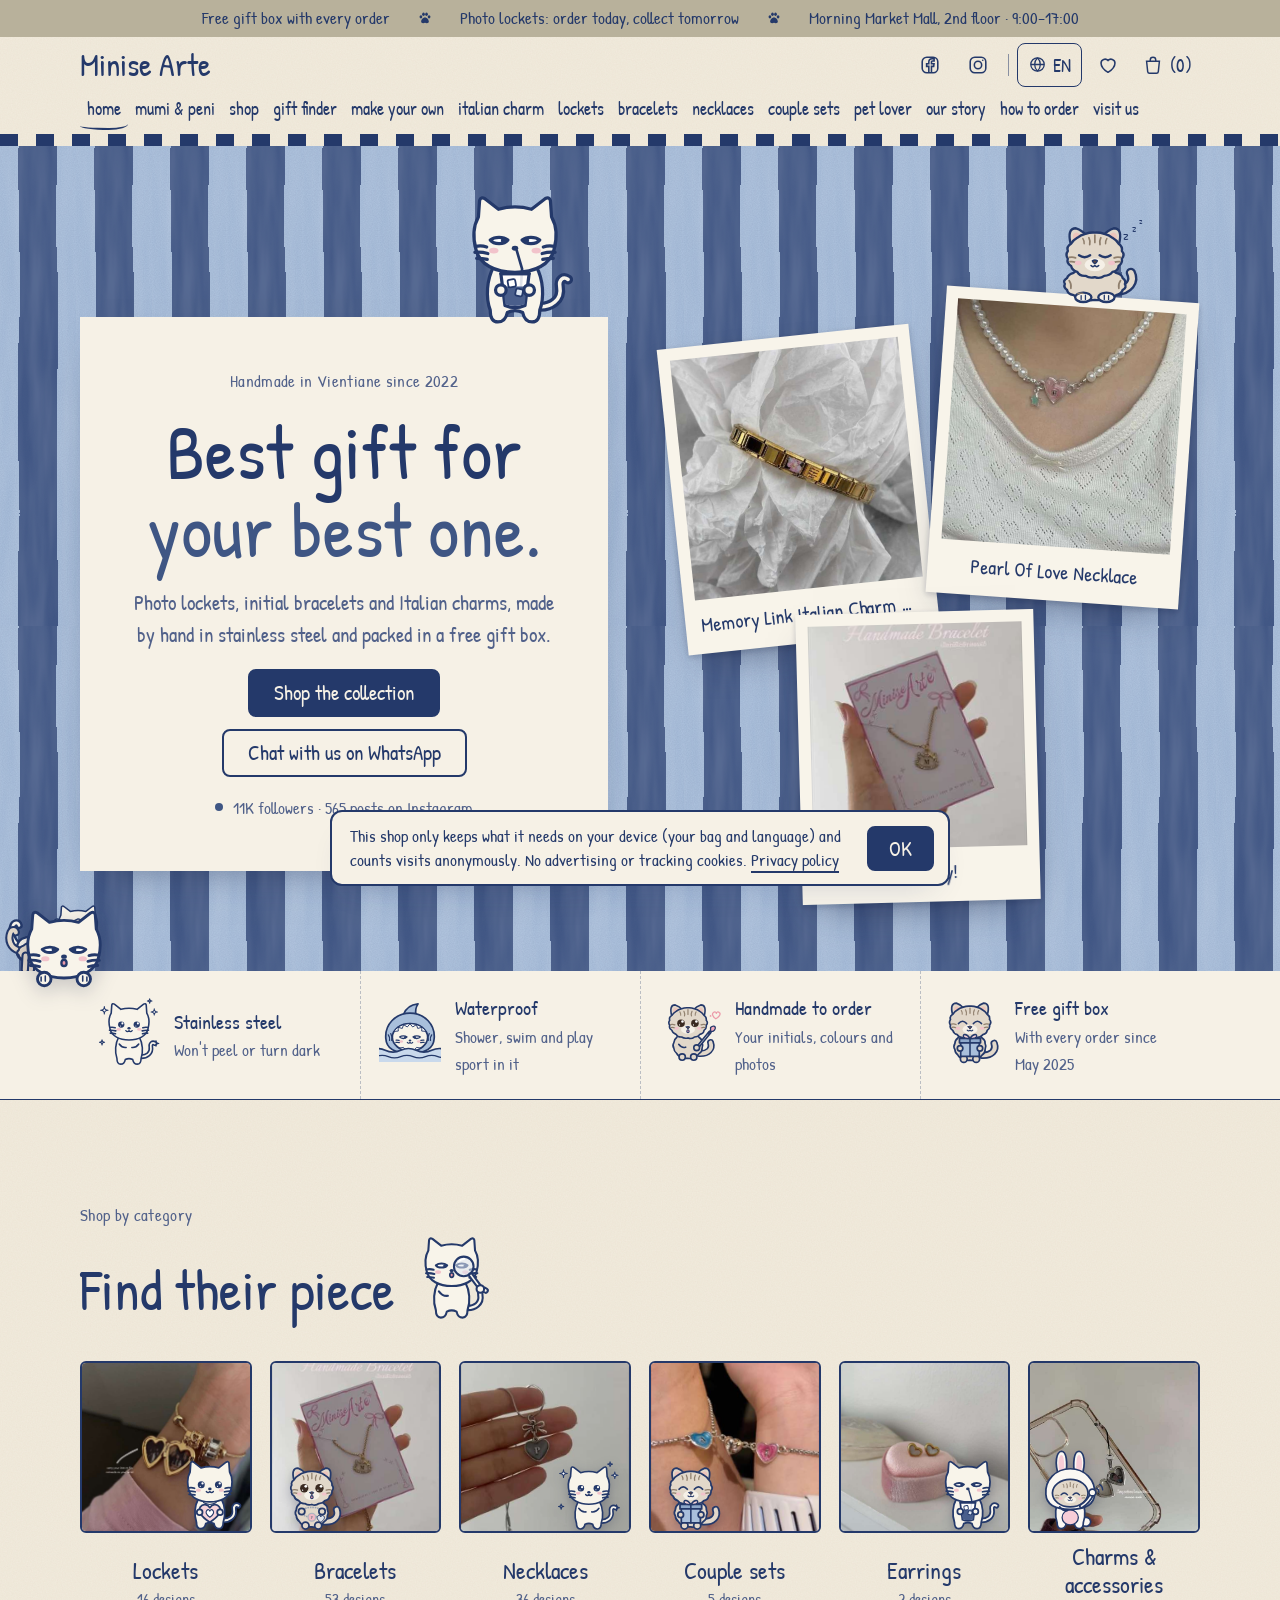
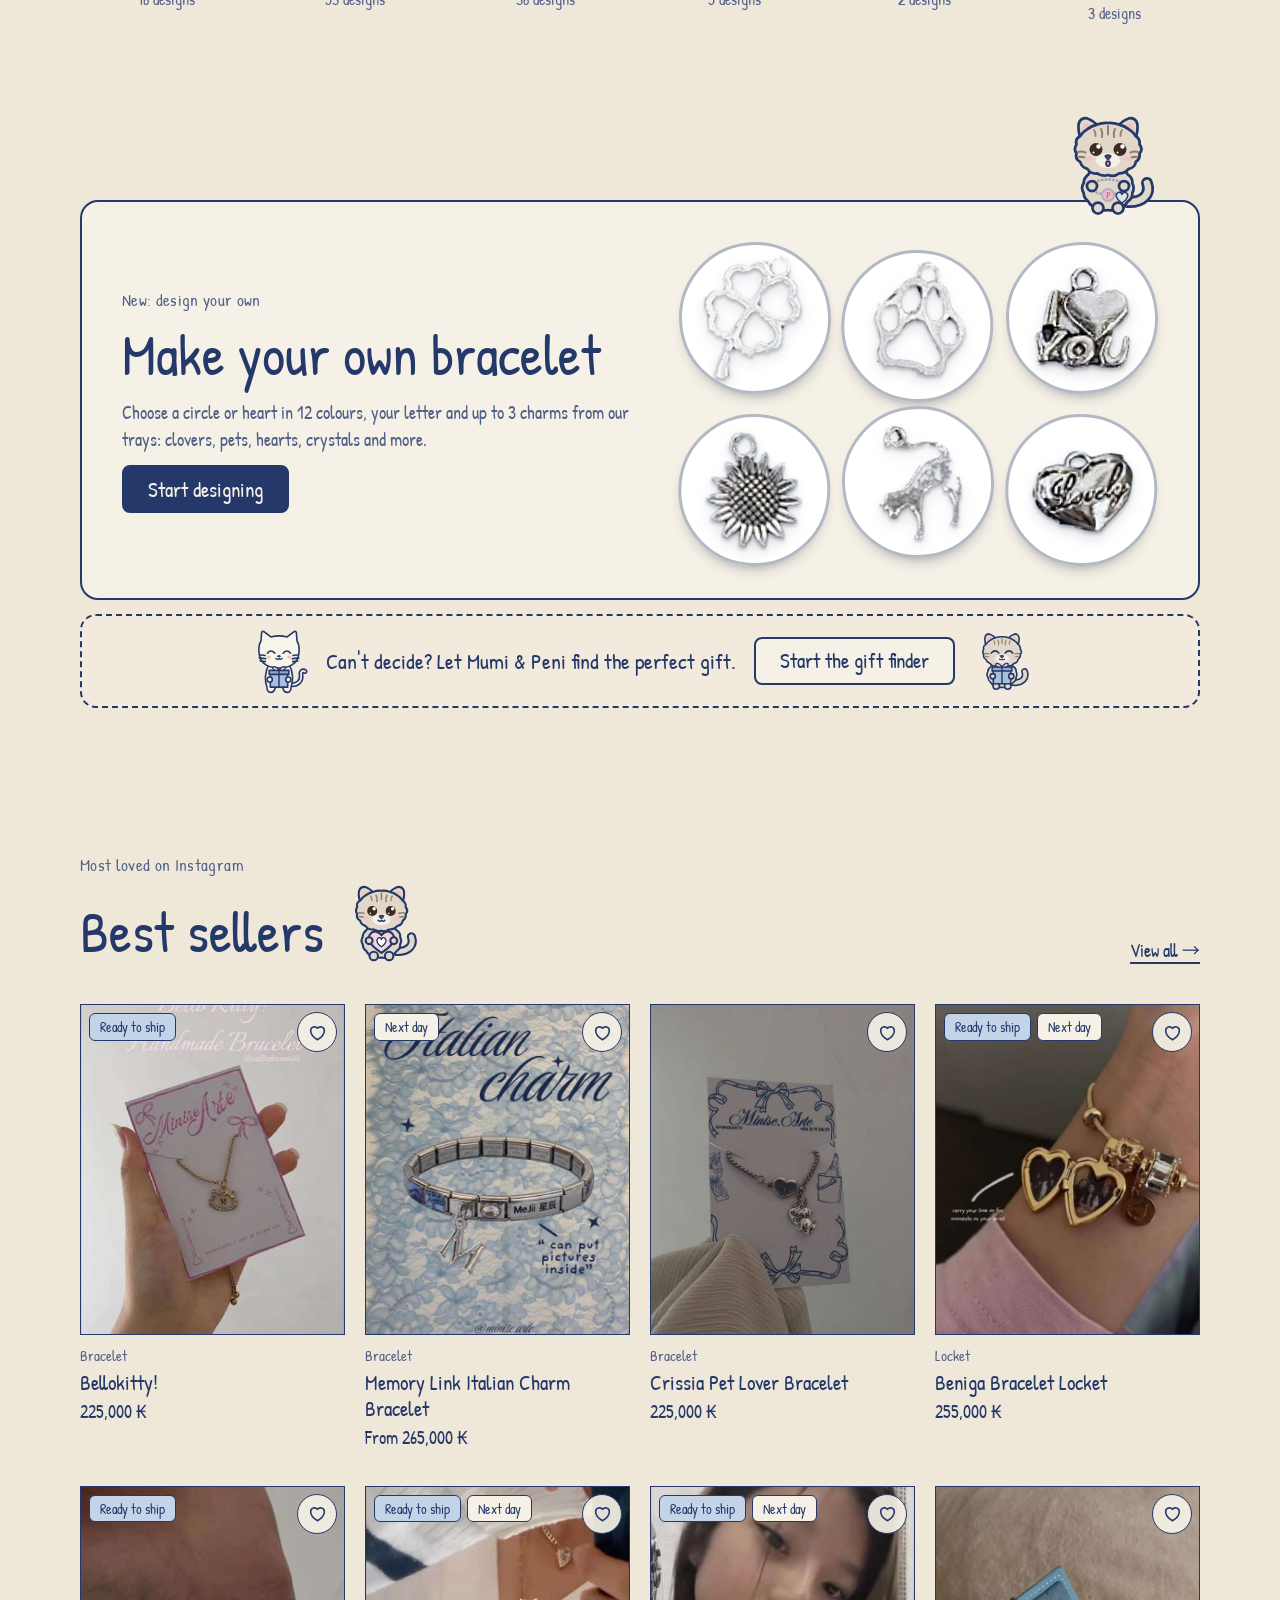
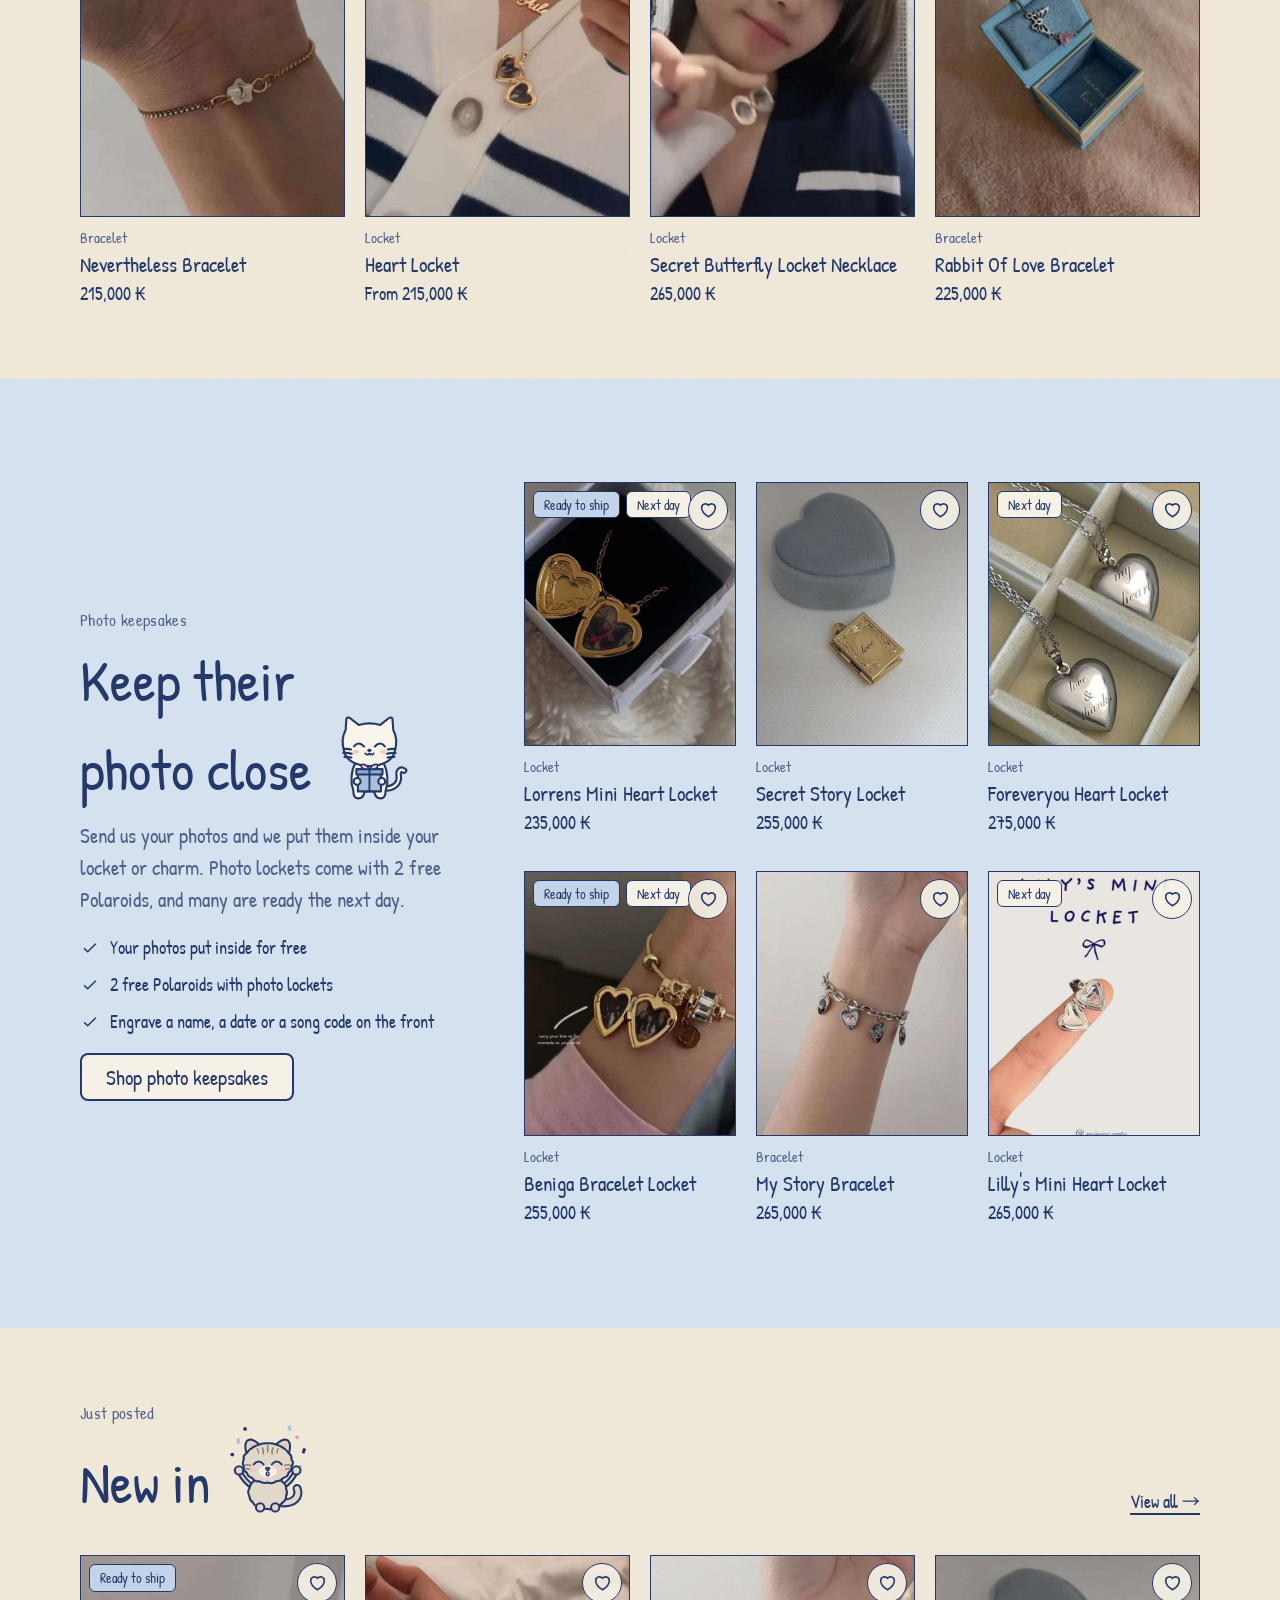
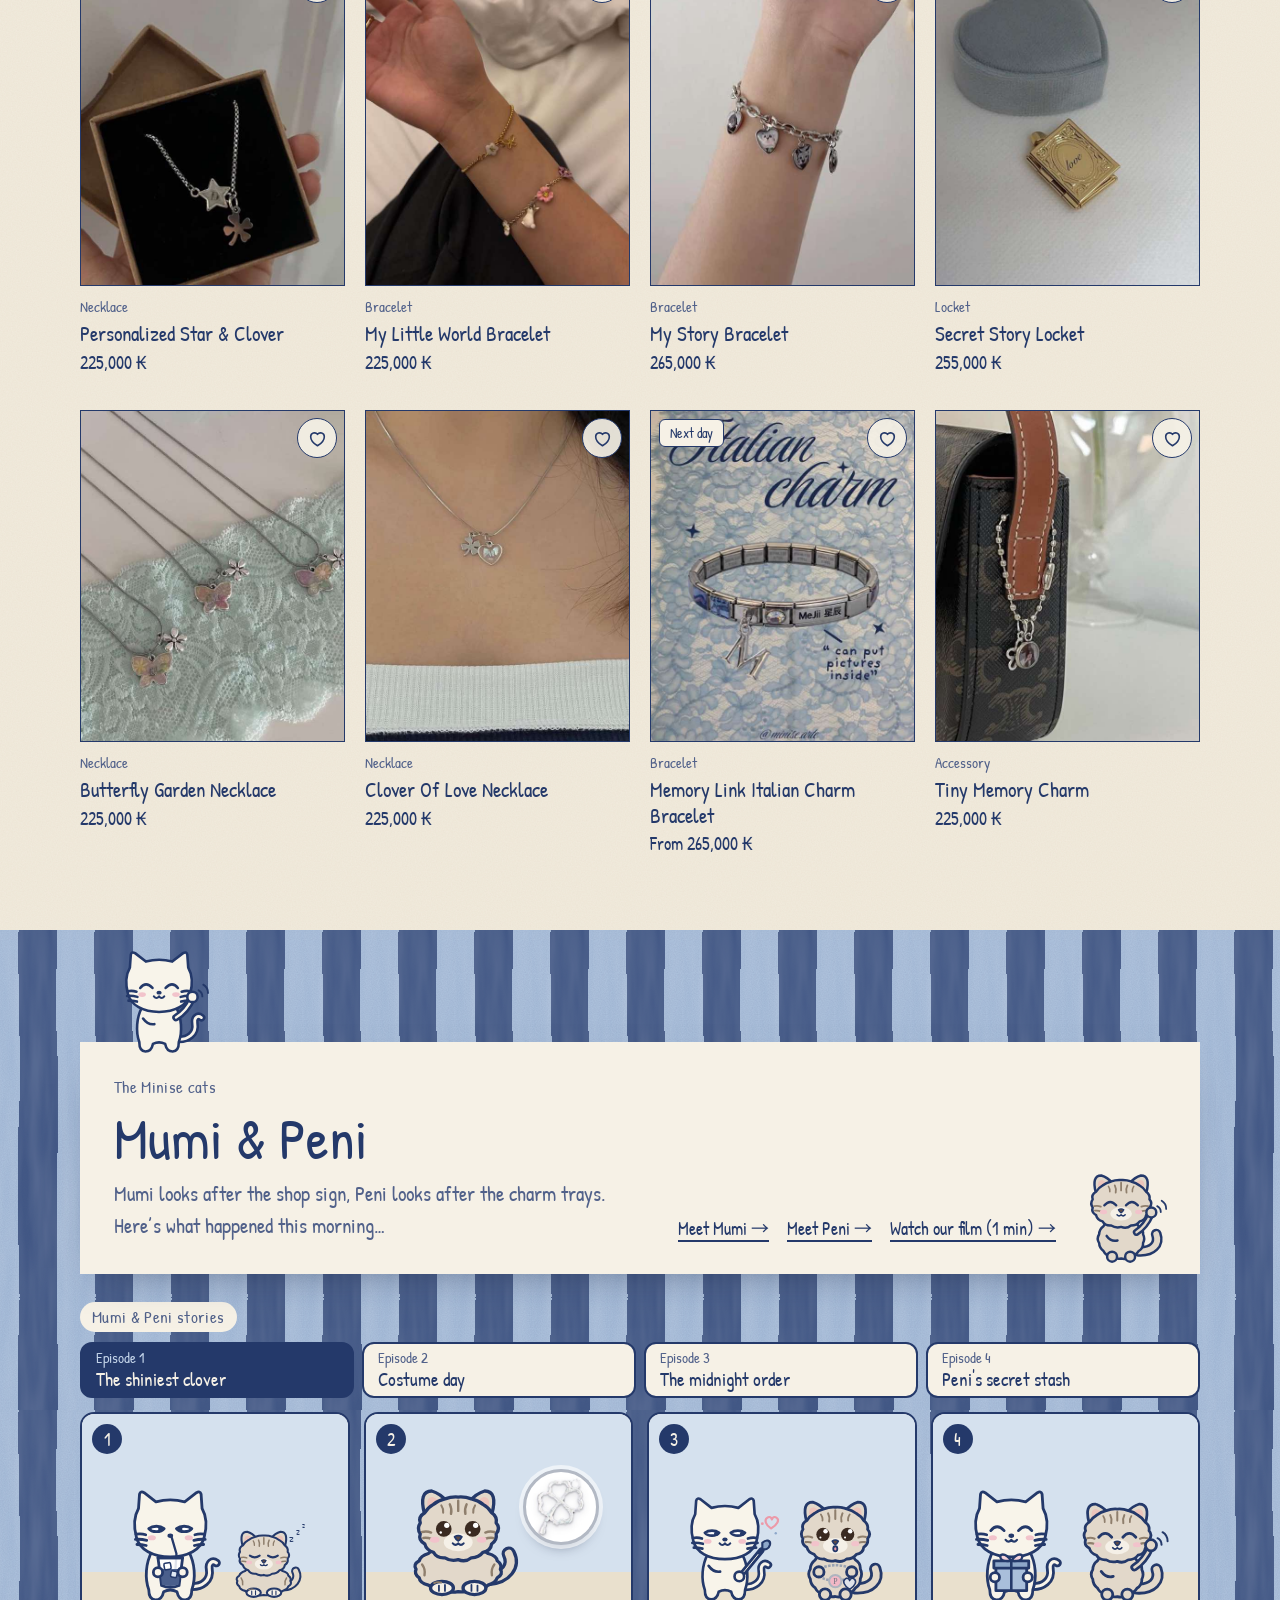
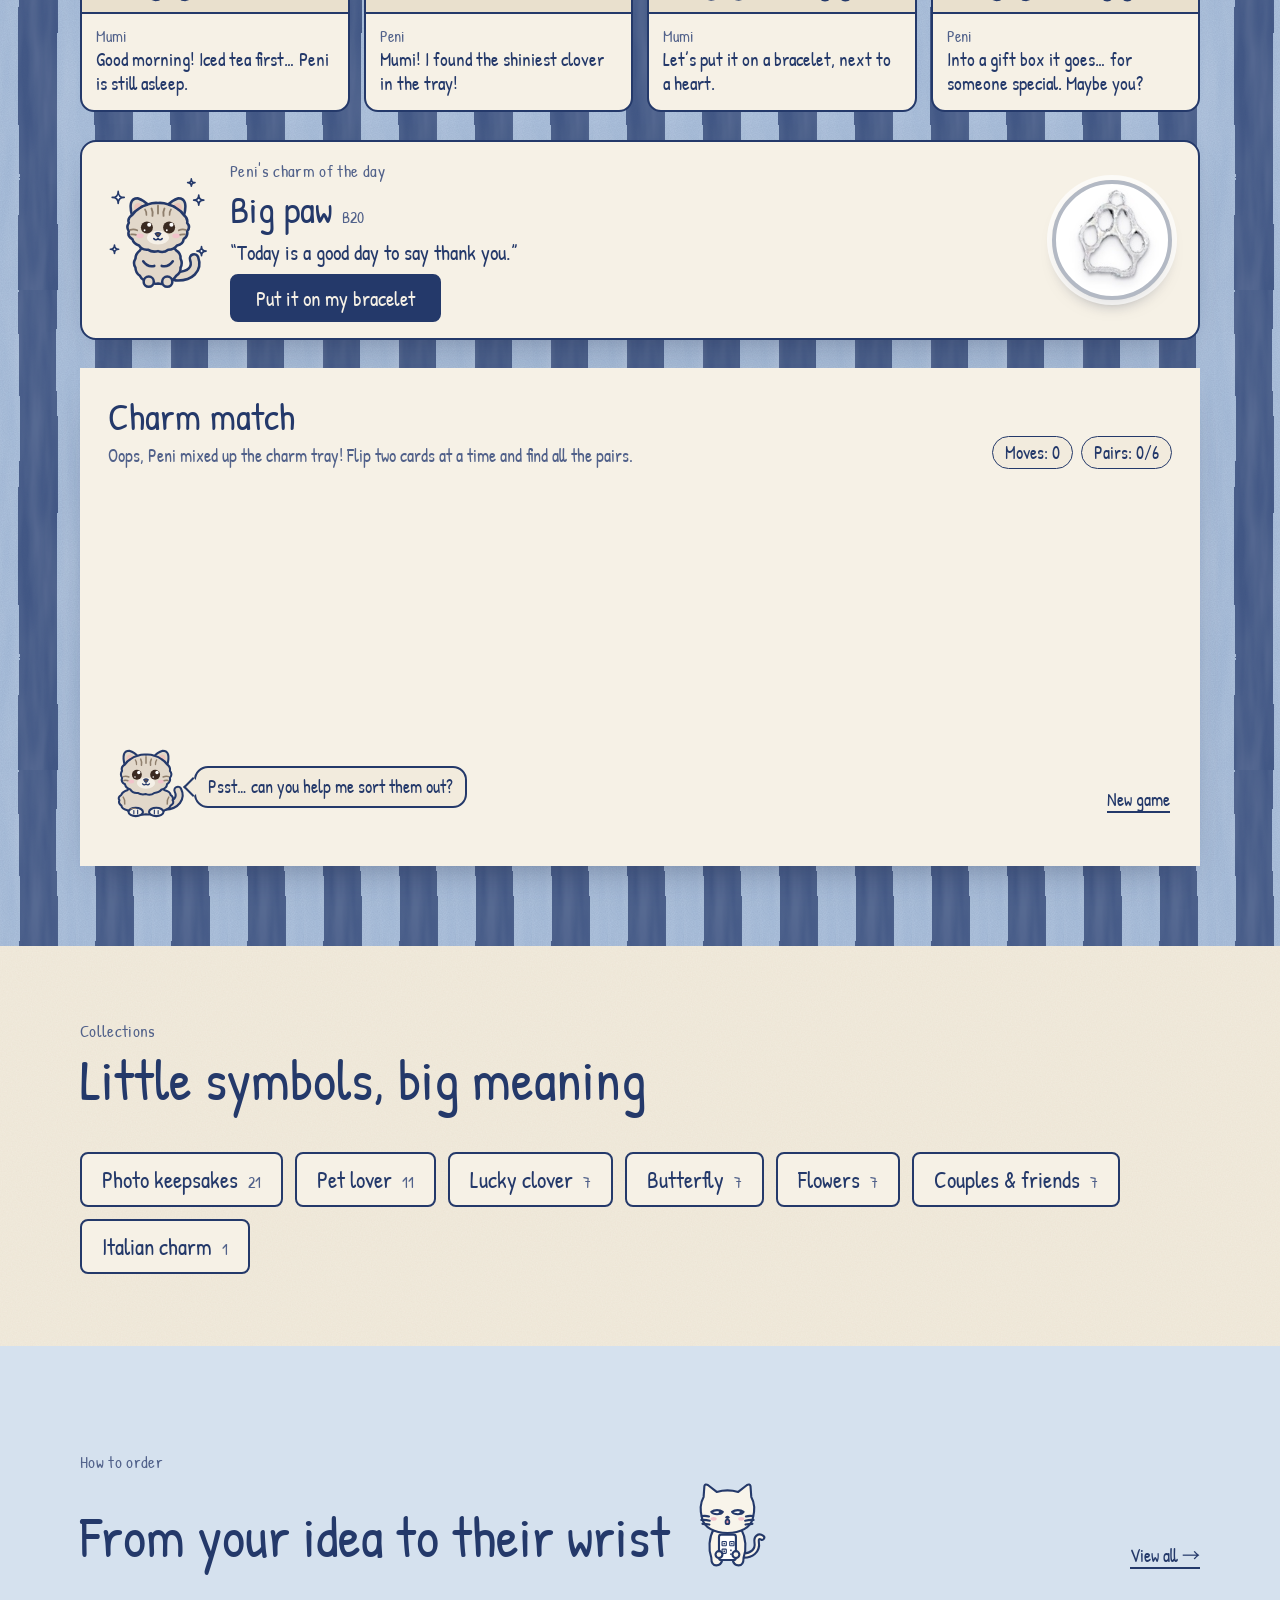
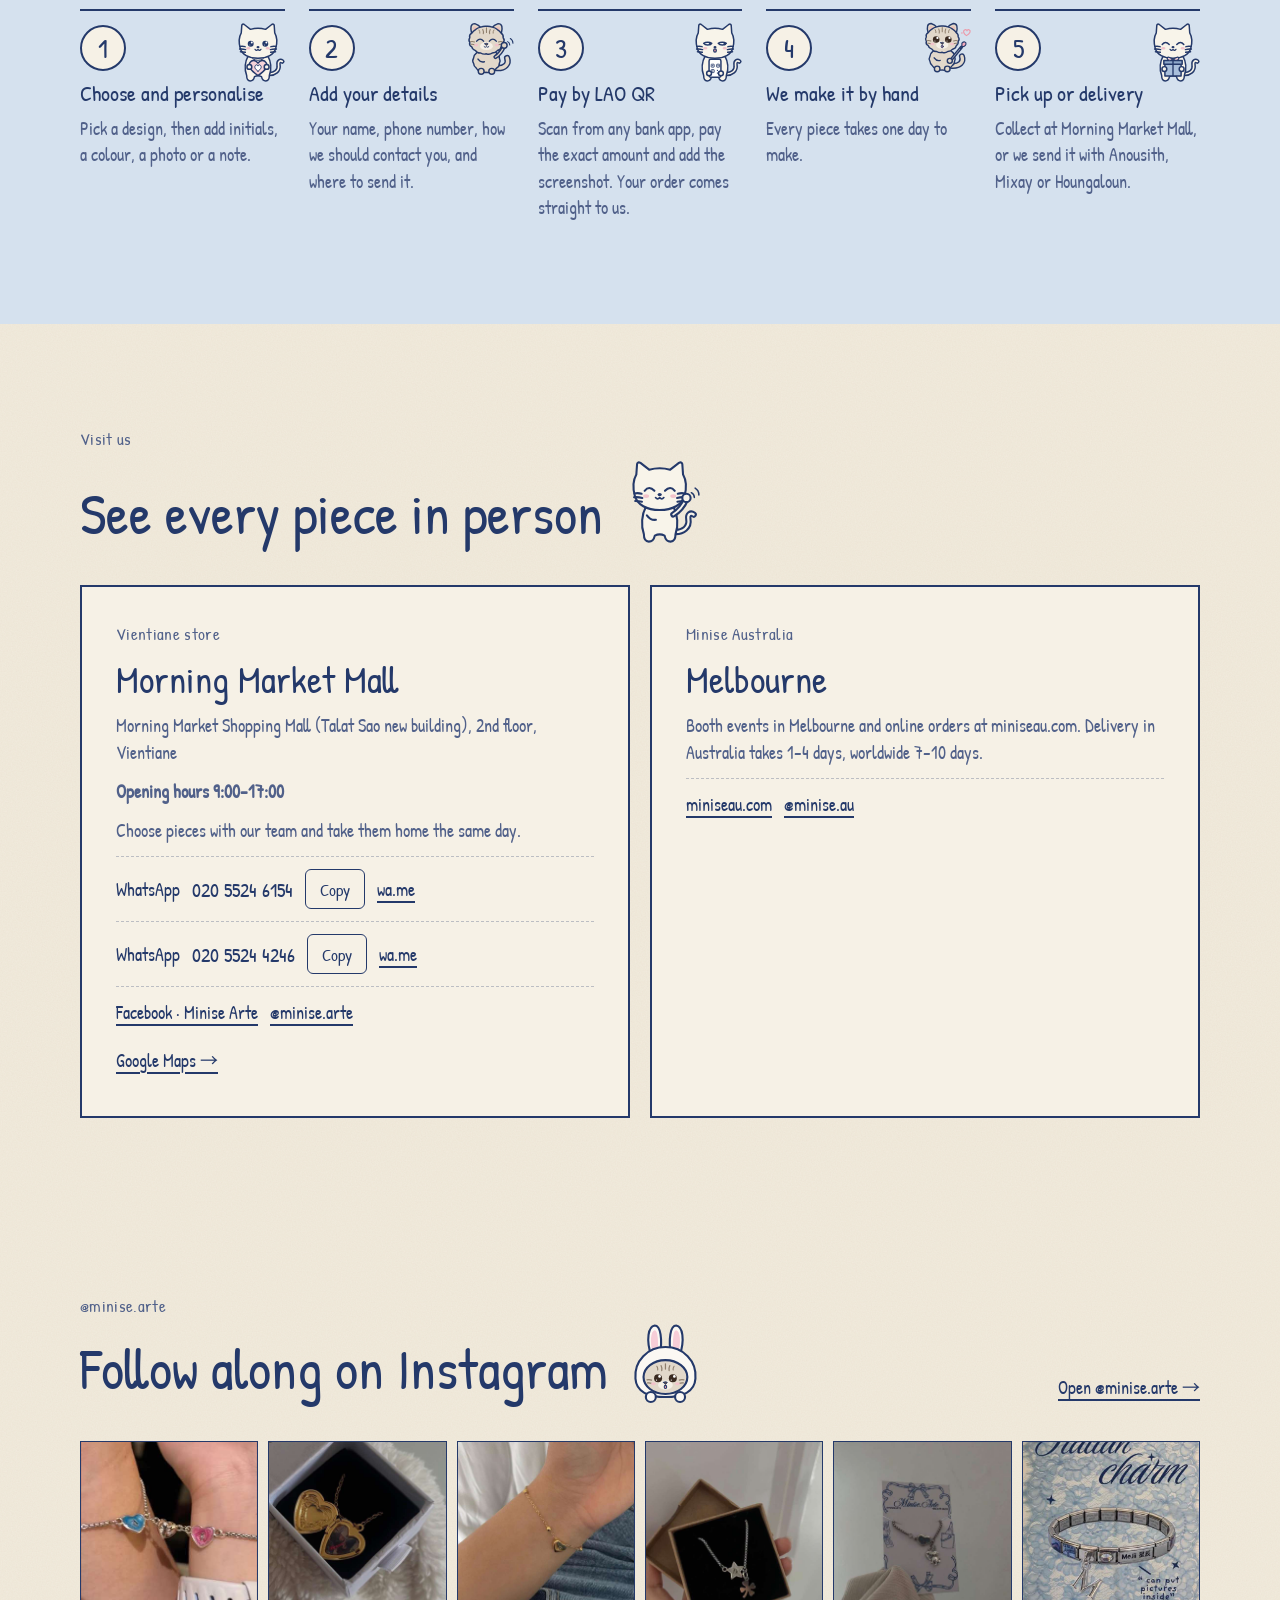
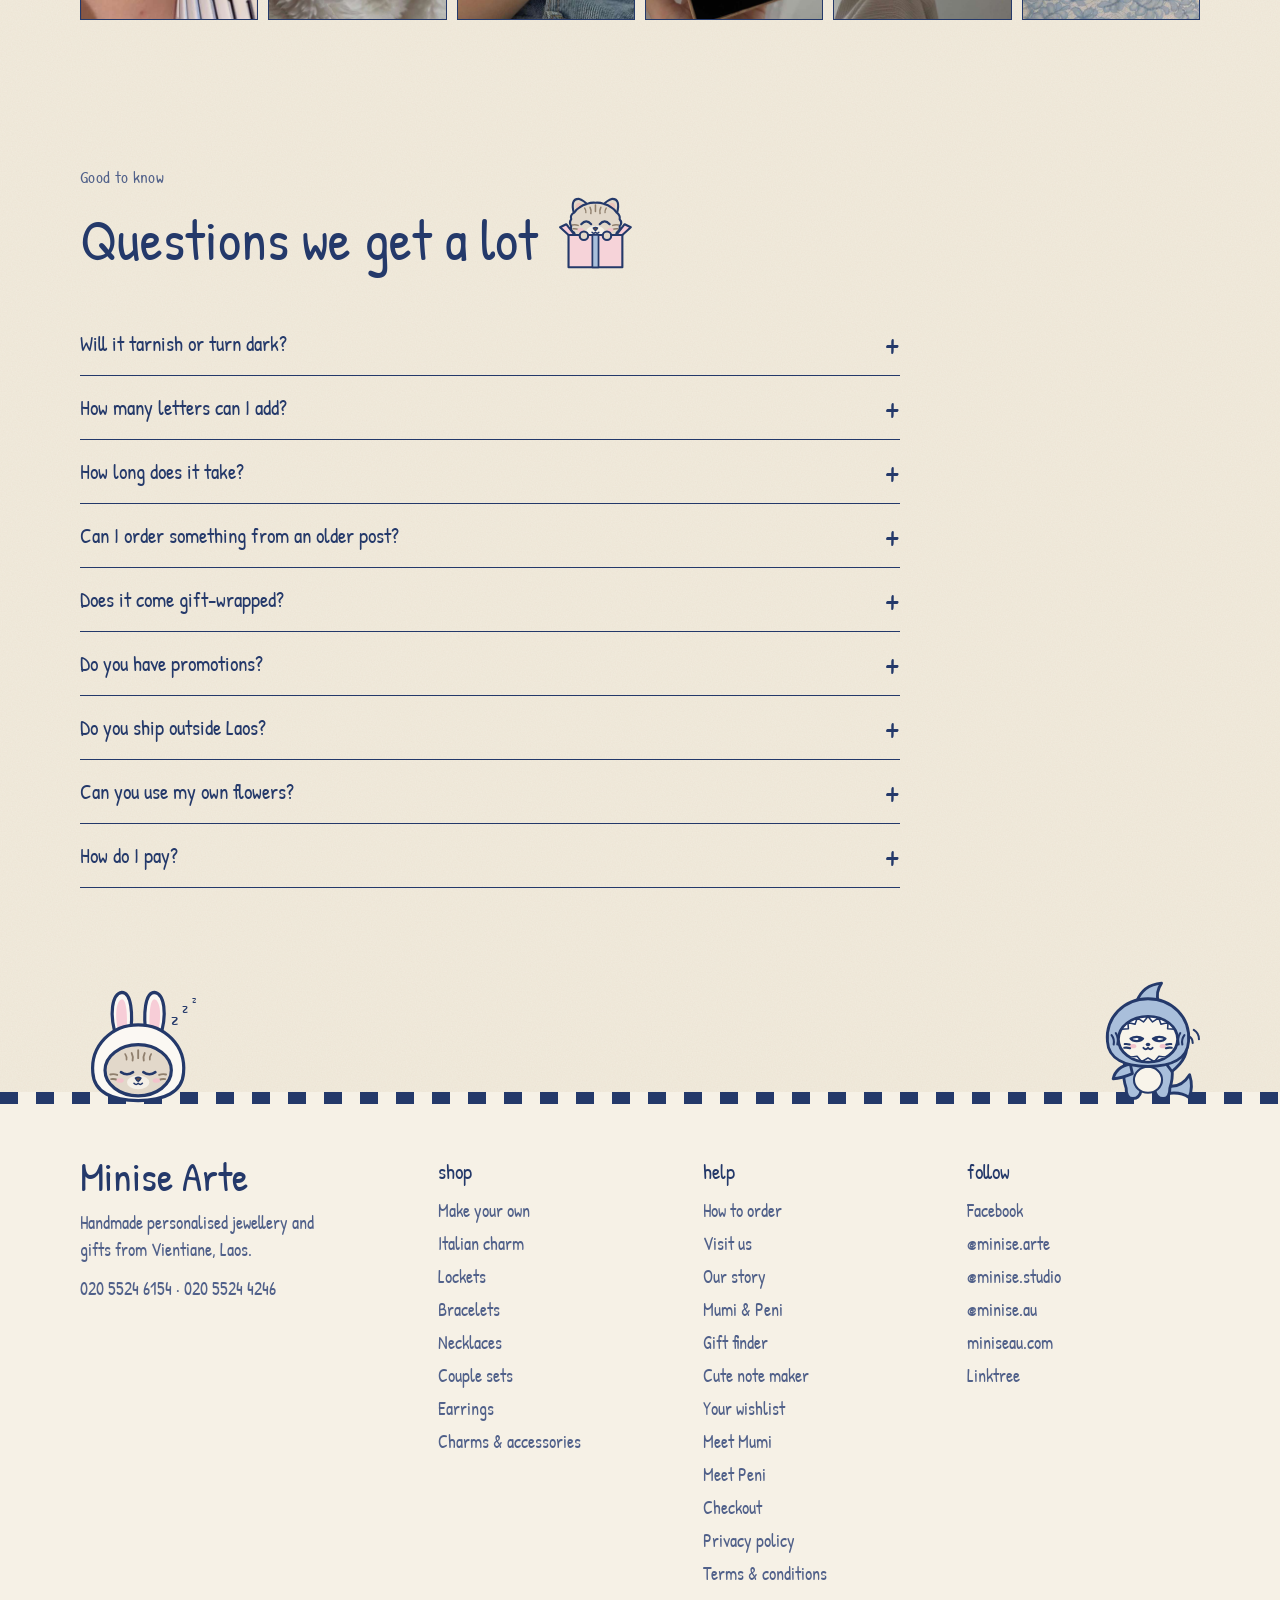
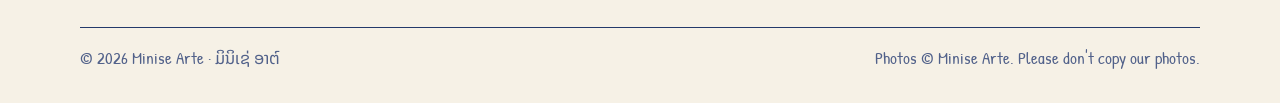
==== commit 0a67f23e: "Add files via upload" ====
--- a/index.html
+++ b/index.html
@@ -102,6 +102,7 @@
 <script src="js/settings.js"></script>
 <script src="js/cats.js"></script>
 <script src="js/charms.js"></script>
+<script src="js/notecard.js"></script>
 <script src="js/app.js"></script>
 </body>
 </html>
--- a/css/style.css
+++ b/css/style.css
@@ -829,7 +829,9 @@
 .mk-hang:nth-of-type(2) { animation-delay: -0.9s; }
 .mk-hang:nth-of-type(3) { animation-delay: -1.7s; }
 @keyframes mkSwing { 0%, 100% { transform: translateX(-50%) rotate(-5deg); } 50% { transform: translateX(-50%) rotate(5deg); } }
-.mk-hang .ch-img { display: block; width: 100%; aspect-ratio: 1; border-radius: 50%; border: 3px solid #b3b9c4; box-shadow: 0 6px 12px -6px rgba(20, 30, 60, 0.55); }
+/* the studio pictures are on white: multiplied onto the card, the white disappears and the charm hangs on its own */
+.mk-hang { mix-blend-mode: multiply; }
+.mk-hang .ch-img { display: block; width: 100%; aspect-ratio: 1; transform: scale(1.18); transform-origin: 50% 8%; }
 .mk-peni { position: relative; display: flex; align-items: flex-end; gap: 10px; margin-top: 10px; }
 .mk-peni-kitty { flex: none; width: clamp(78px, 9vw, 104px); margin-bottom: -4px; }
 .mk-say { position: relative; flex: 1; min-width: 0; margin-bottom: 18px; padding: 8px 13px; background: var(--card); border: 2px solid var(--ink); border-radius: 14px; font-size: 1.05rem; line-height: 1.3; }
@@ -1651,3 +1653,33 @@
   .it-lock div { justify-items: center; }
 }
 @media (max-width: 900px) { .it-stage { max-width: 470px; margin-inline: auto; } }
+
+/* ---------- customer photos: product page, bag and checkout ---------- */
+.ph-row { display: flex; flex-wrap: wrap; gap: 8px; }
+.ph-tile { position: relative; display: grid; place-items: center; width: 84px; height: 84px; flex: none; border: 1.5px solid var(--ink); border-radius: 10px; background: var(--card); overflow: hidden; }
+.ph-tile img { width: 100%; height: 100%; object-fit: cover; }
+.ph-tile button { position: absolute; right: 4px; top: 4px; display: grid; place-items: center; width: 28px; height: 28px; padding: 0; border: 0; border-radius: 50%; background: rgba(36, 57, 106, 0.88); color: #fff; font-size: 0.85rem; }
+.ph-add { border-style: dashed; background: var(--paper); color: var(--ink); cursor: pointer; padding: 6px; text-align: center; font-size: 0.92rem; line-height: 1.2; }
+.ph-add:hover { background: var(--sky); }
+.ph-add:focus-within { outline: 2px solid var(--focus); outline-offset: 3px; }
+.ph-field .ph-row { margin-top: 4px; }
+.line-ph { display: flex; flex-wrap: wrap; gap: 4px; margin-top: 4px; }
+.line .line-ph-img { width: 34px; height: 34px; border: 1px solid var(--line); border-radius: 6px; object-fit: cover; }
+.ph-blocks { display: grid; gap: 12px; }
+.ph-block { display: grid; grid-template-columns: 56px minmax(0, 1fr); gap: 12px; align-items: start; padding: 12px; border: 1.5px solid var(--line); border-radius: 12px; background: var(--card); }
+.ph-block > img { width: 56px; height: 56px; border-radius: 8px; object-fit: cover; }
+.ph-block-m { display: grid; gap: 8px; min-width: 0; }
+.ph-block-h b { font-weight: 400; font-size: 1.1rem; }
+.ph-block-h span { color: var(--ink-2); }
+.ph-slots { display: grid; grid-template-columns: repeat(auto-fill, minmax(150px, 1fr)); gap: 12px; }
+.ph-slot { display: grid; gap: 6px; justify-items: start; min-width: 0; }
+.ph-slot-t { display: flex; gap: 6px; align-items: center; font-size: 0.95rem; line-height: 1.2; }
+.ph-slot-t b { display: inline-grid; place-items: center; min-width: 22px; height: 22px; flex: none; border-radius: 50%; background: var(--ink); color: var(--on-btn); font-weight: 400; font-size: 0.8rem; }
+@media (max-width: 420px) { .ph-tile { width: 74px; height: 74px; } .ph-block { grid-template-columns: 1fr; } .ph-block > img { display: none; } .ph-slots { grid-template-columns: repeat(2, minmax(0, 1fr)); } }
+/* the checkout note card shows its stickers where the printed card has them */
+.nc-st { position: absolute; z-index: 2; width: 17%; filter: drop-shadow(0 2px 3px rgba(20, 30, 60, 0.25)); pointer-events: none; }
+.nc-st svg { display: block; width: 100%; height: auto; }
+.nc-st1 { left: 2%; top: 2%; transform: rotate(-17deg); }
+.nc-st2 { left: 80%; top: 4%; transform: rotate(14deg); }
+.nc-st3 { left: 2%; top: 81%; transform: rotate(11deg); }
+.nc-mini .nc-to { padding-left: 16%; }
